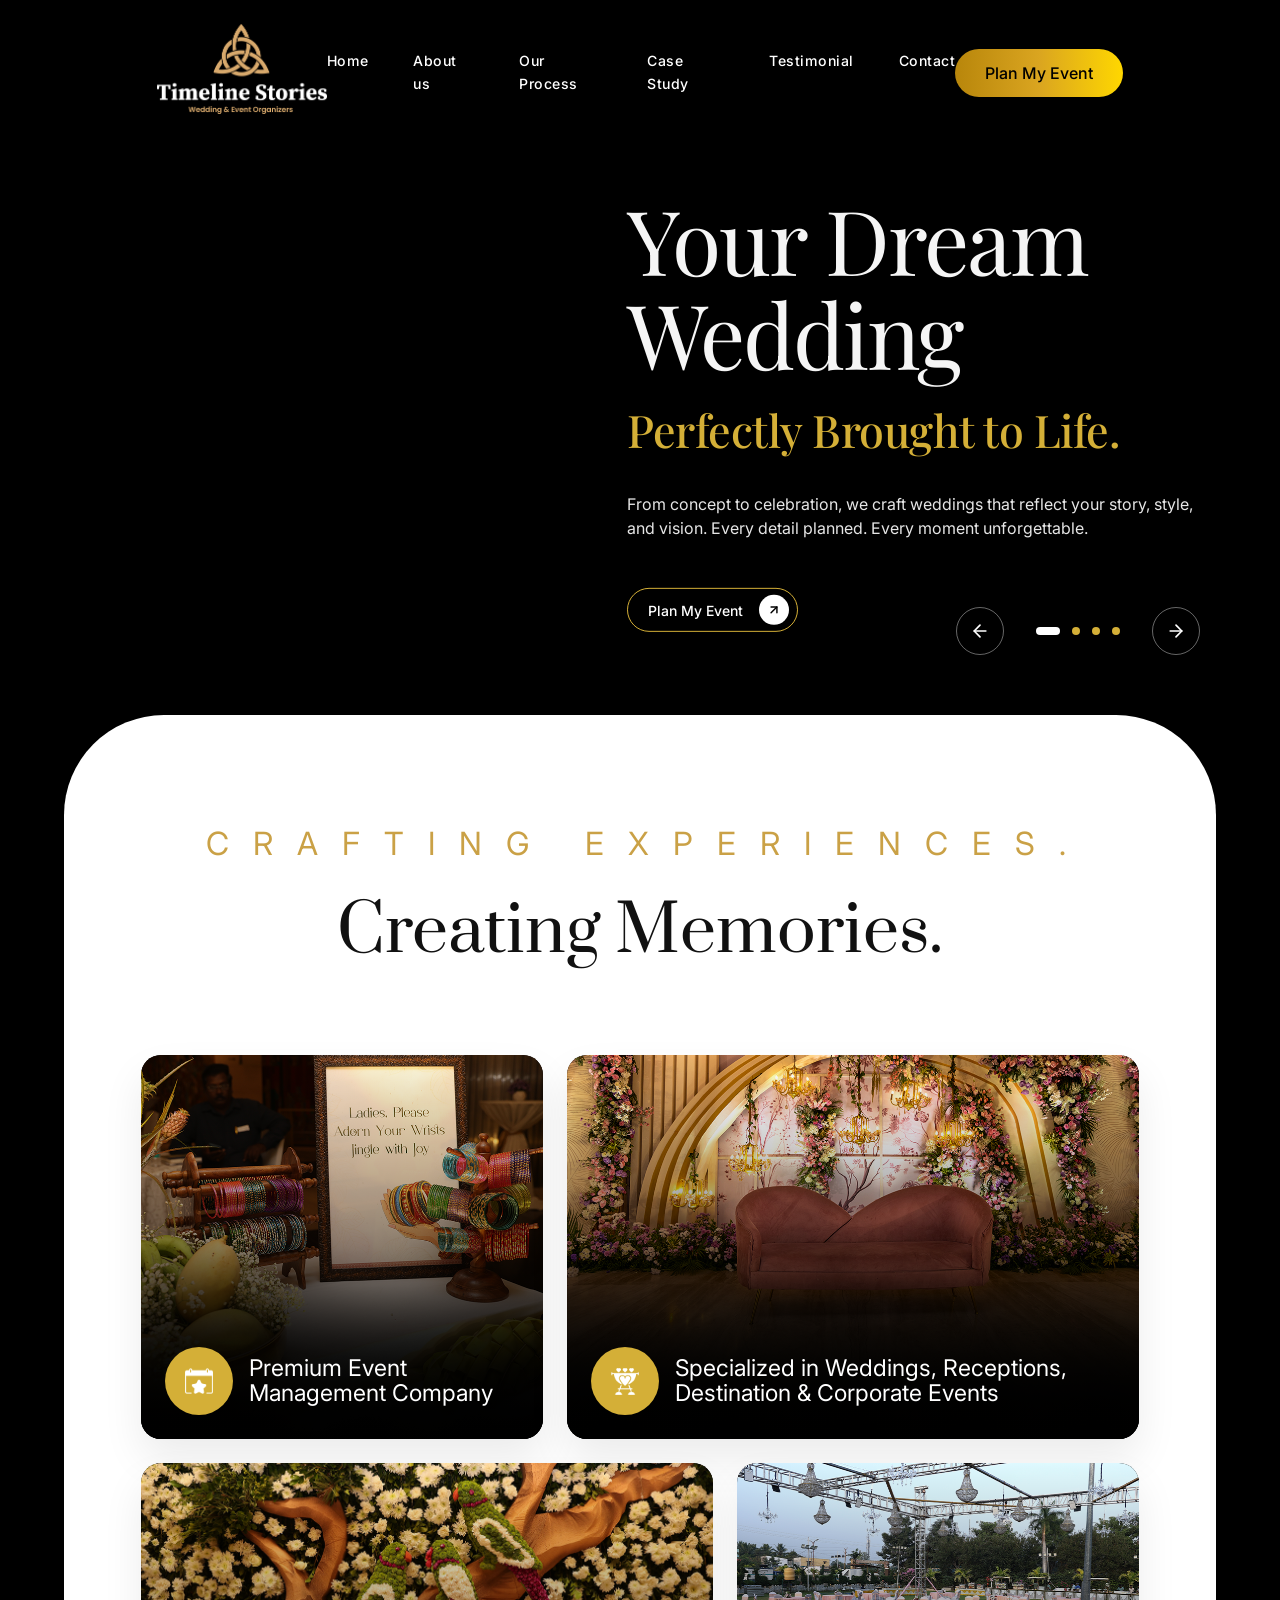
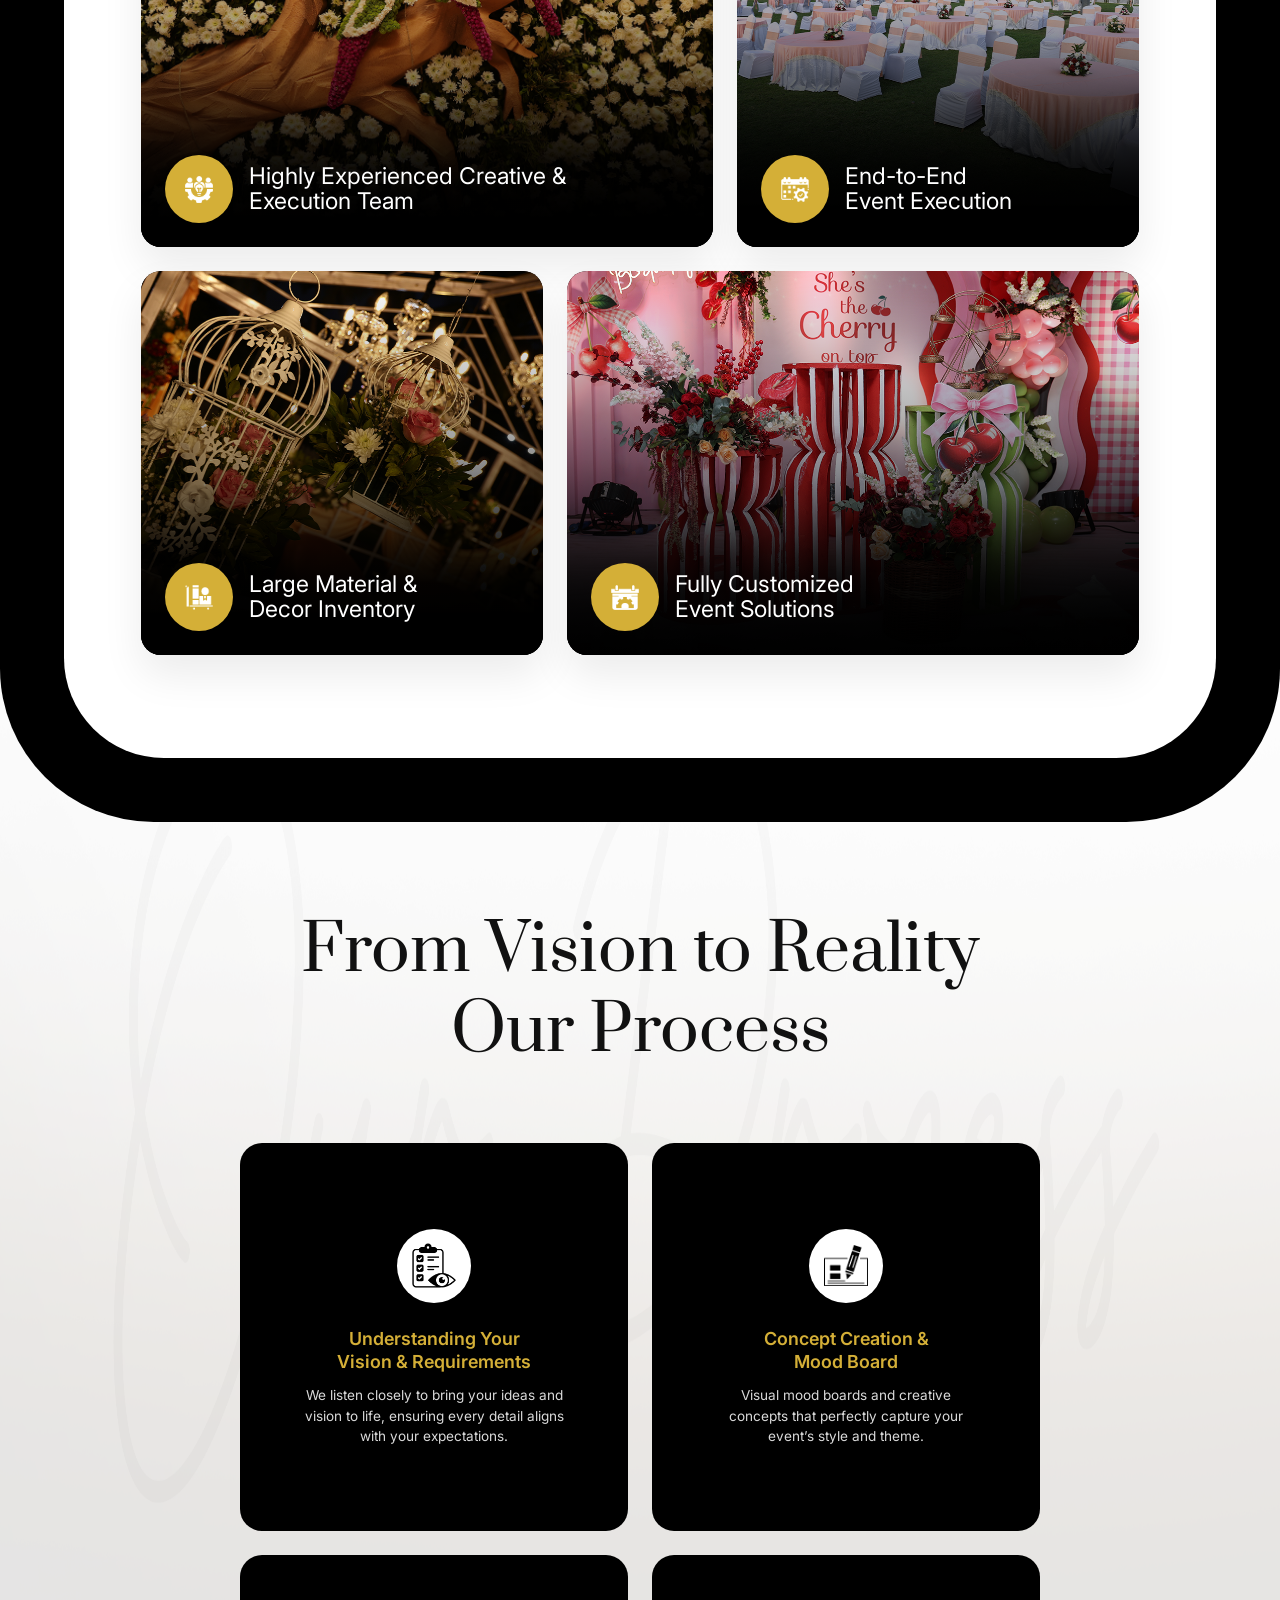
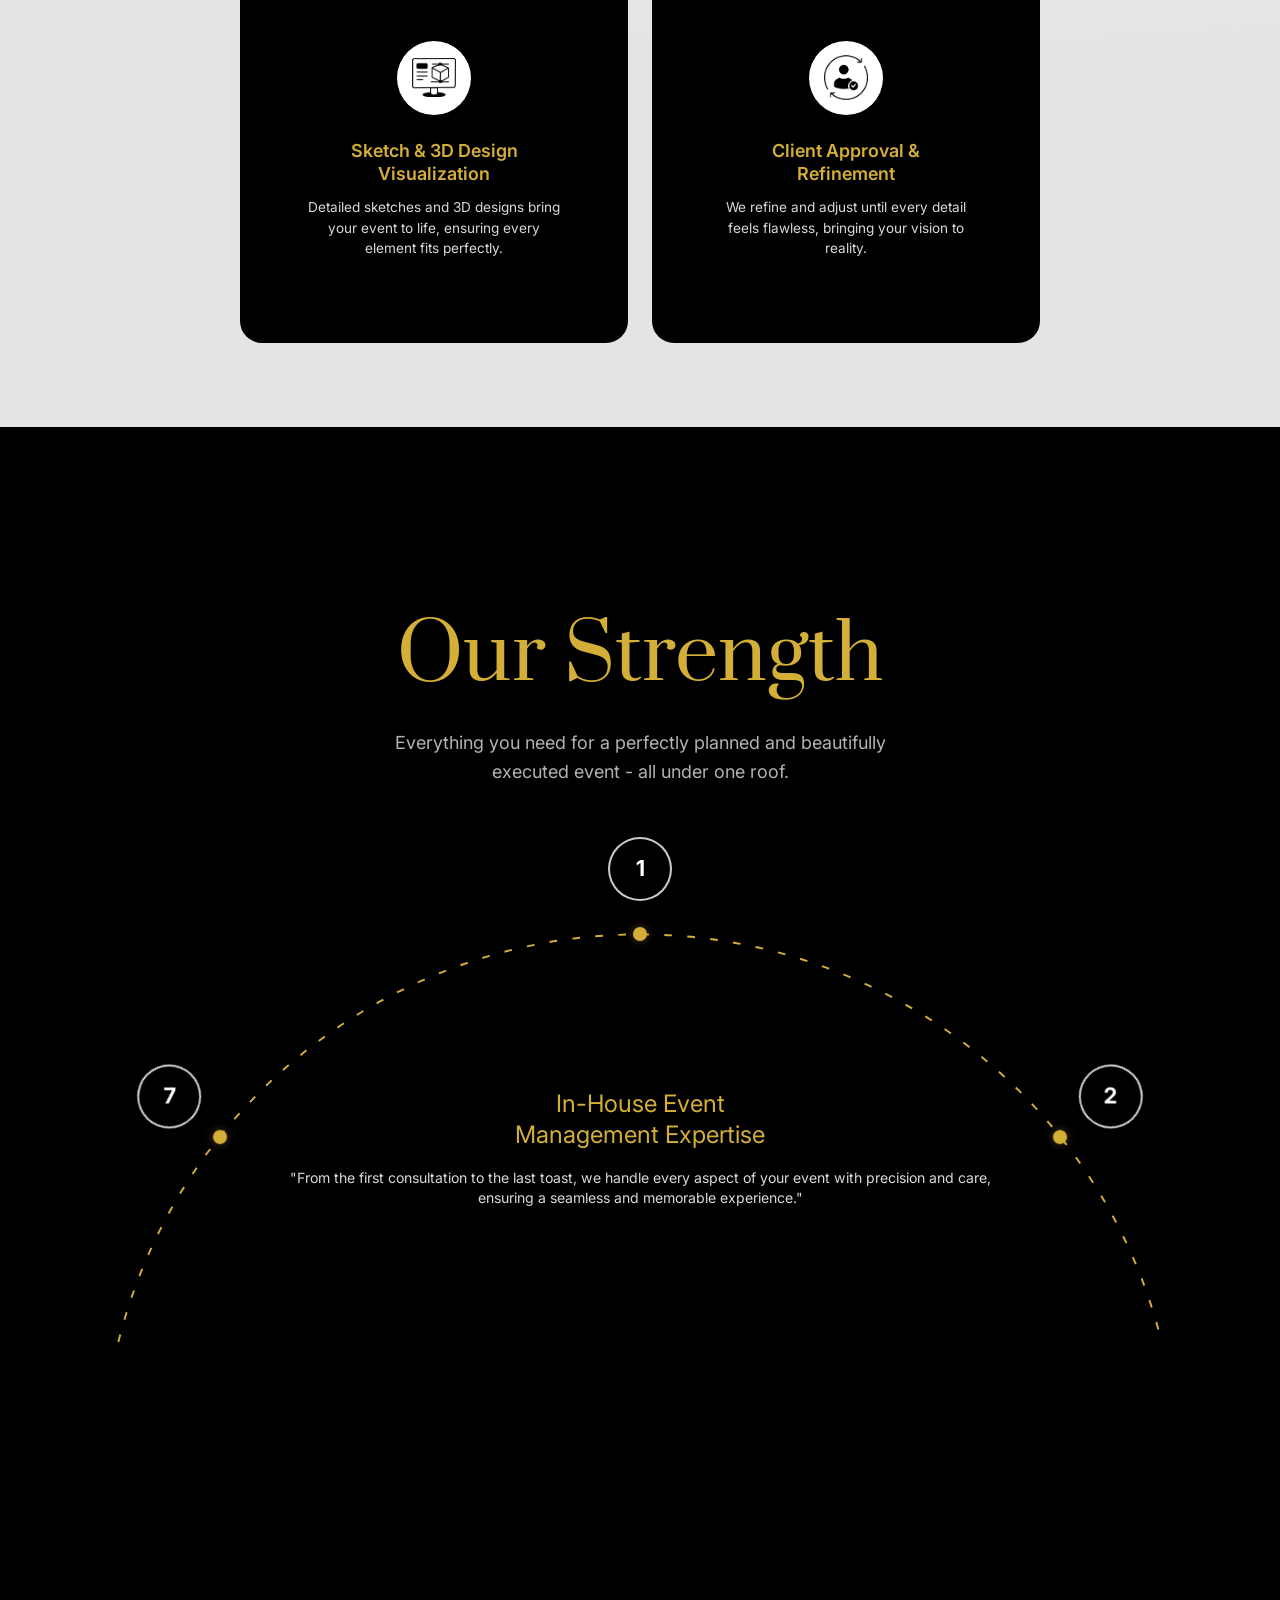
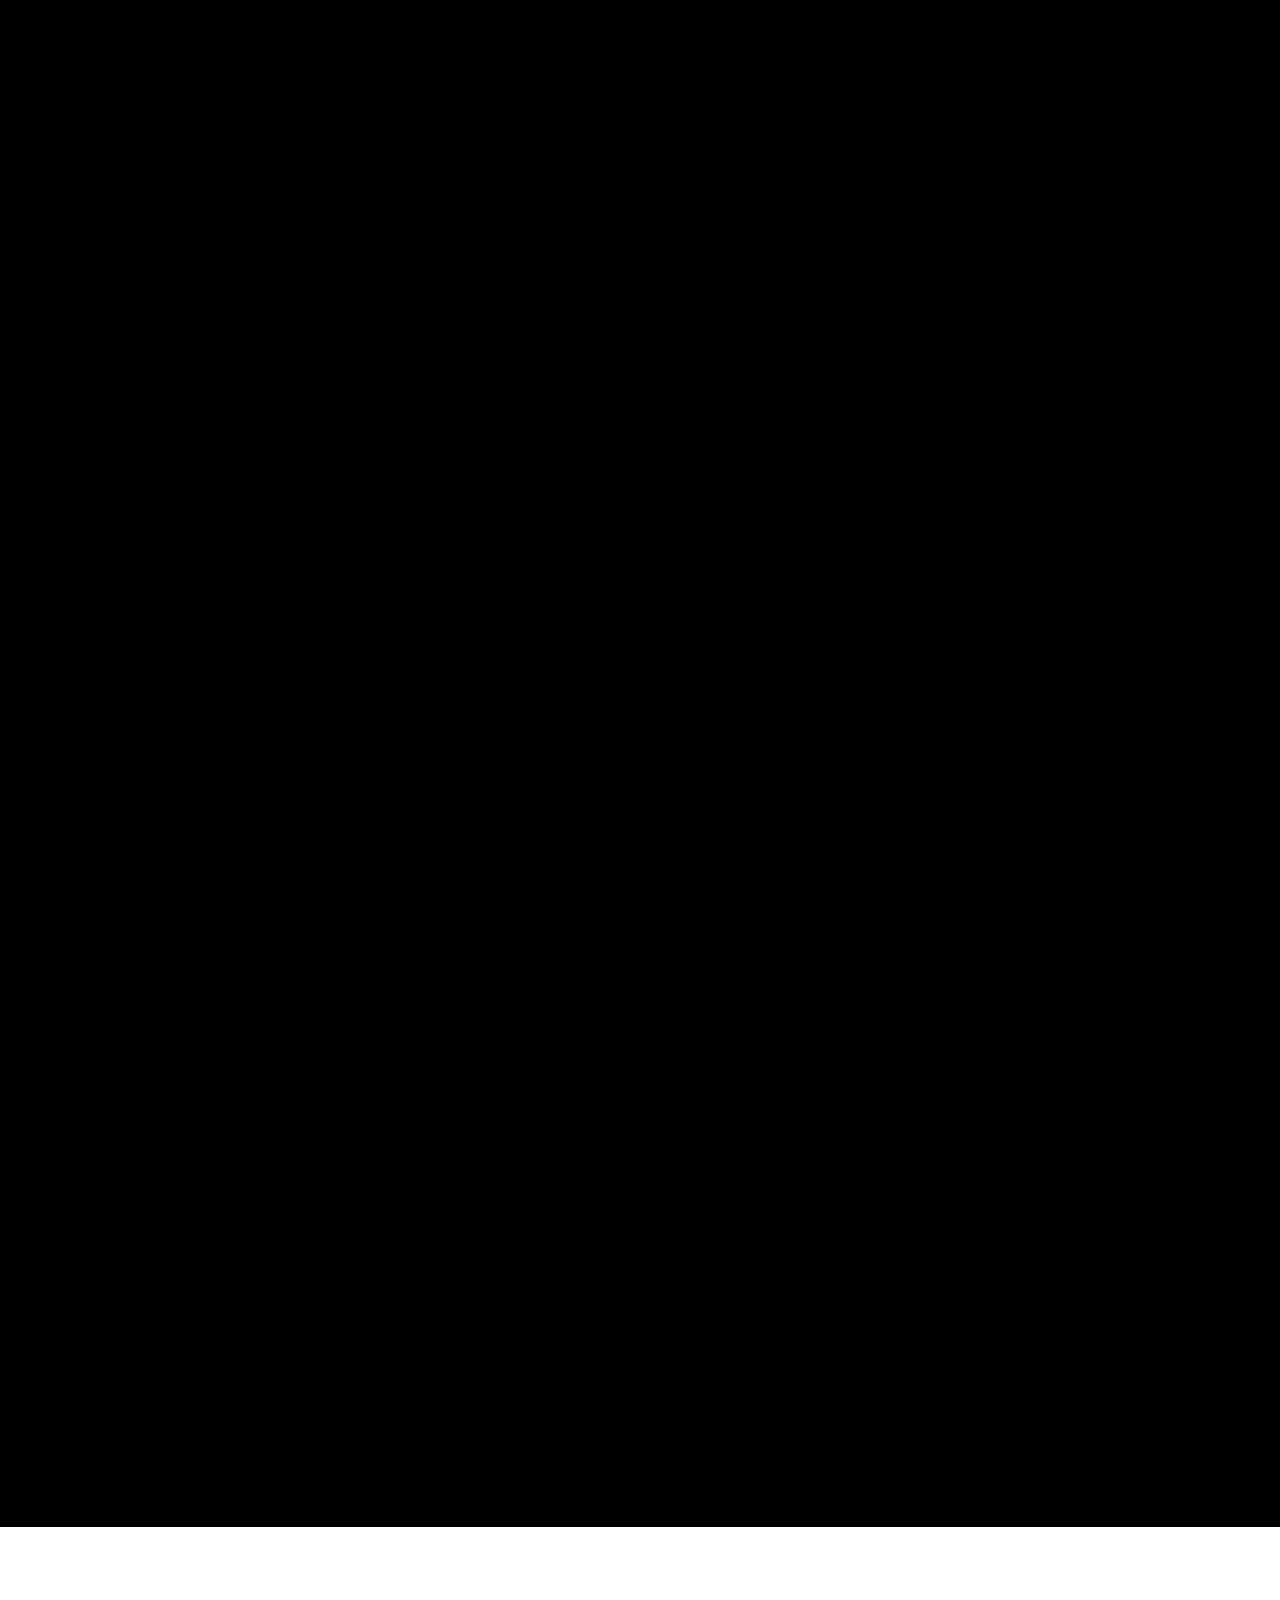
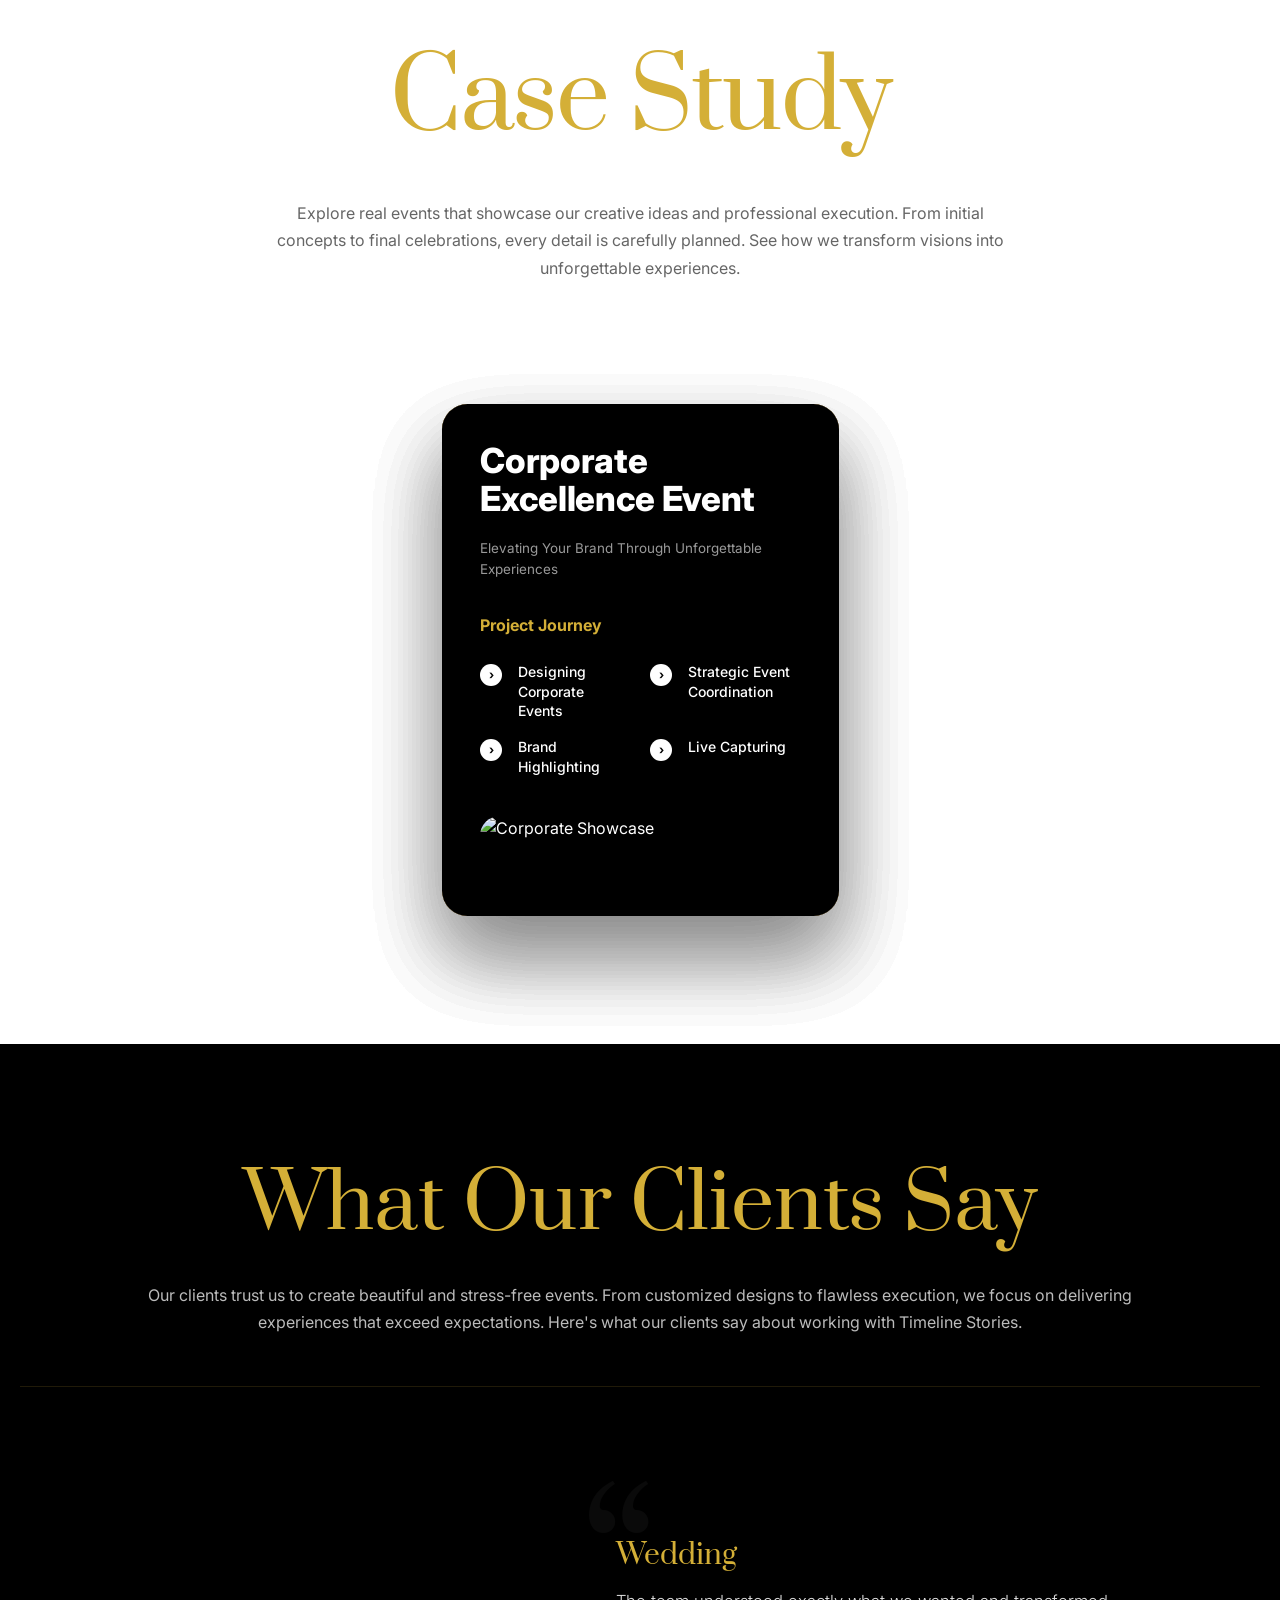
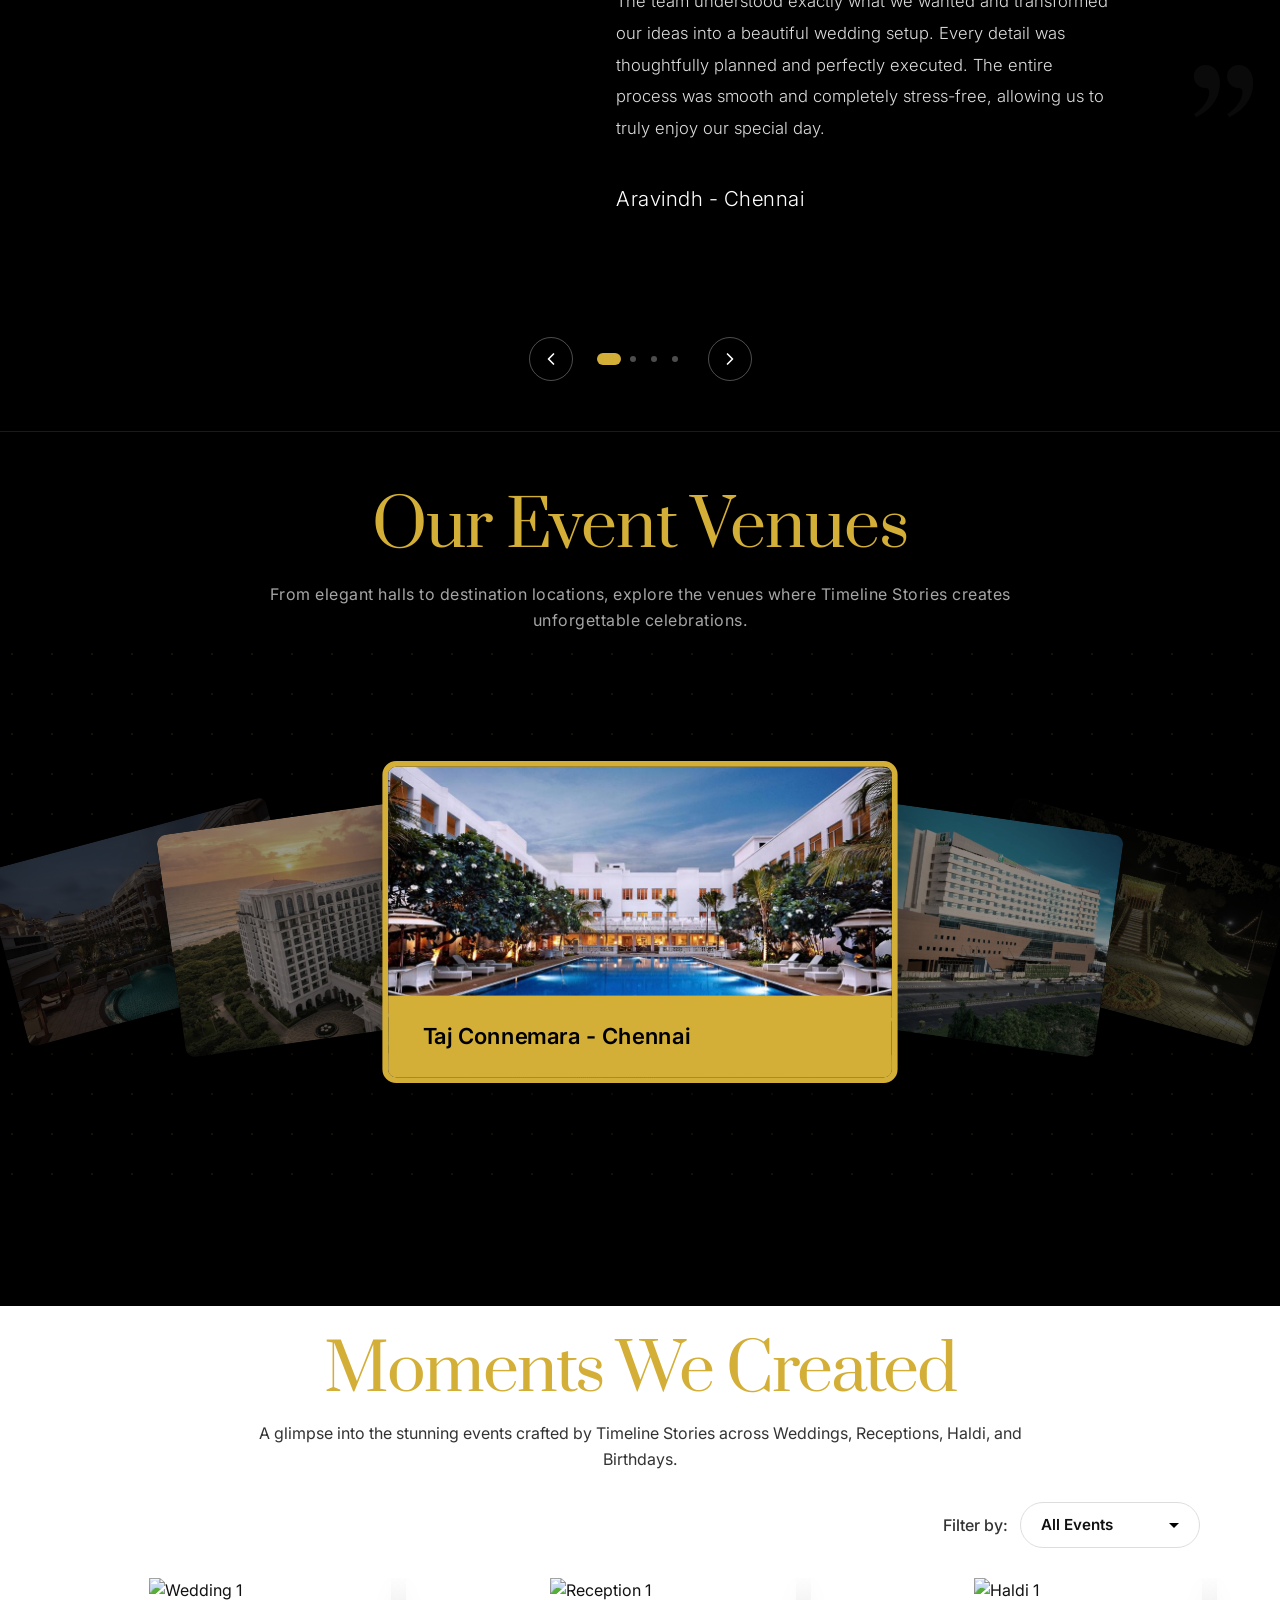
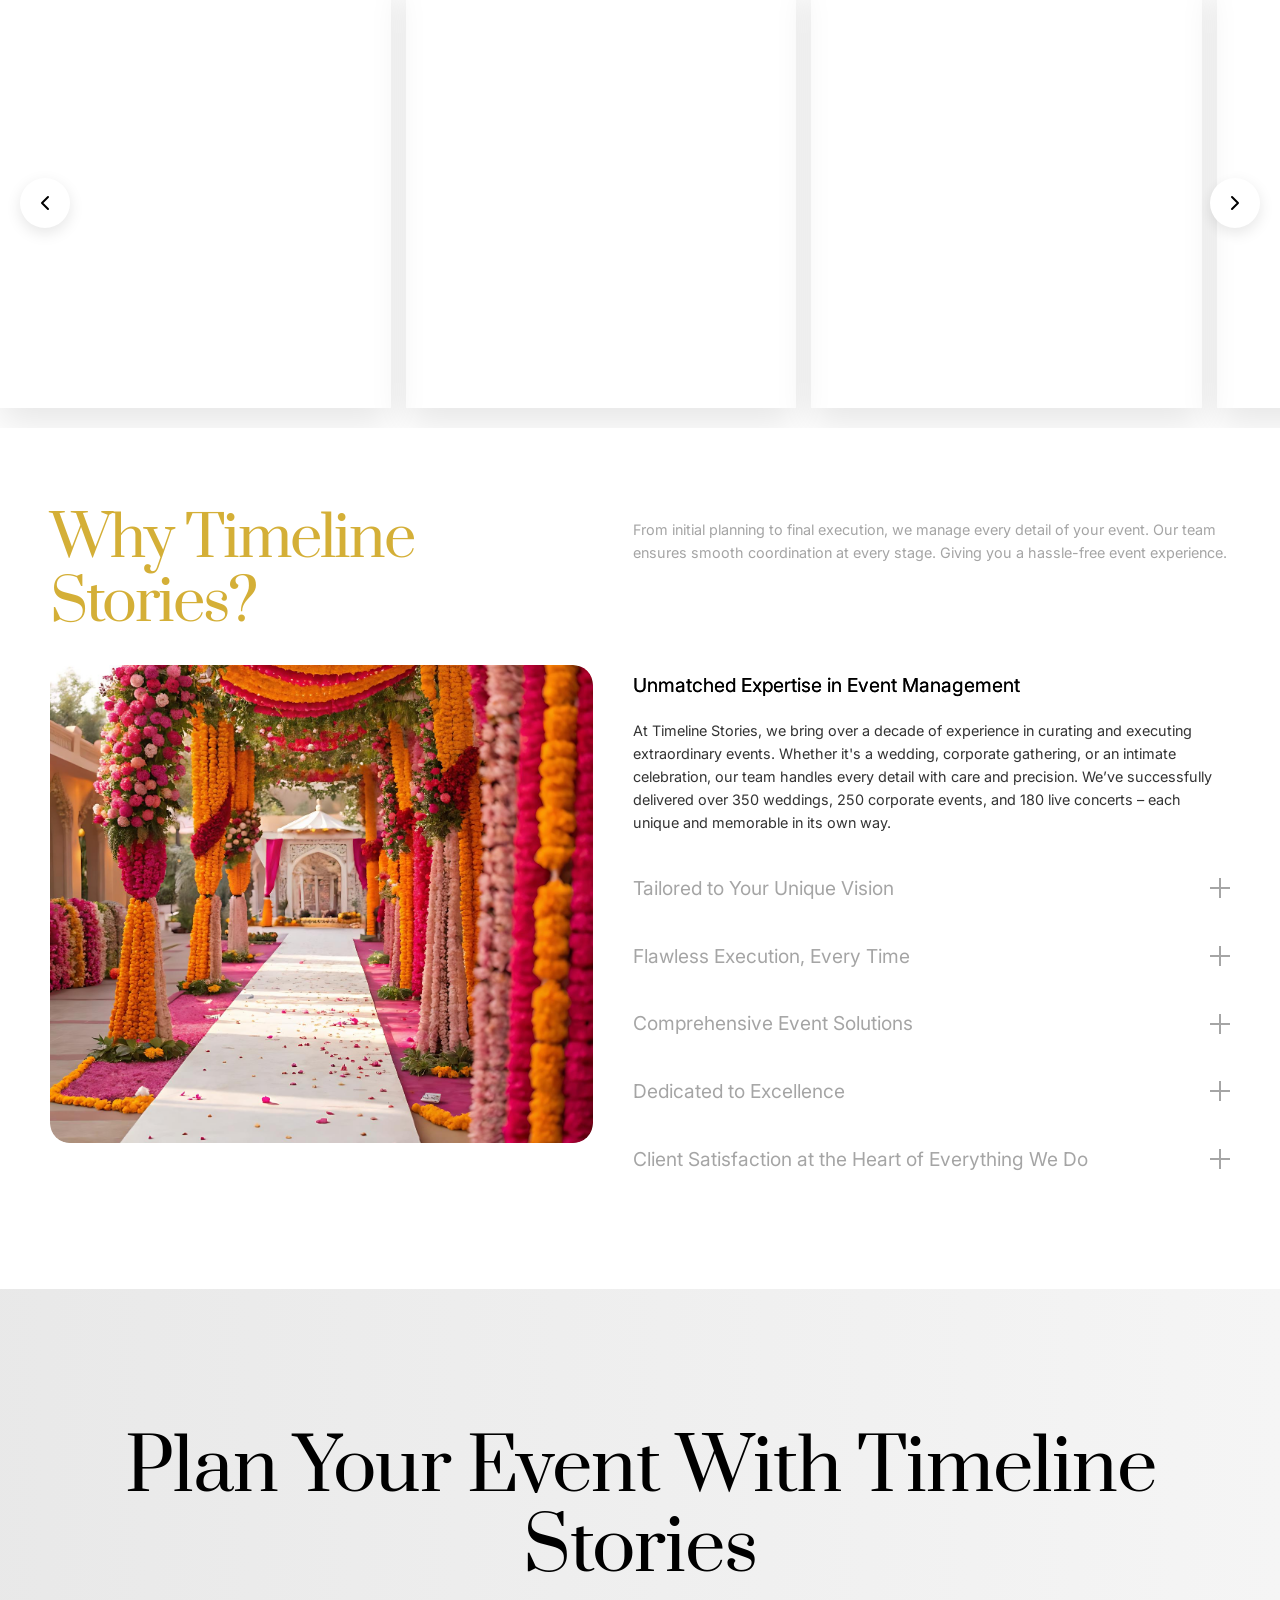
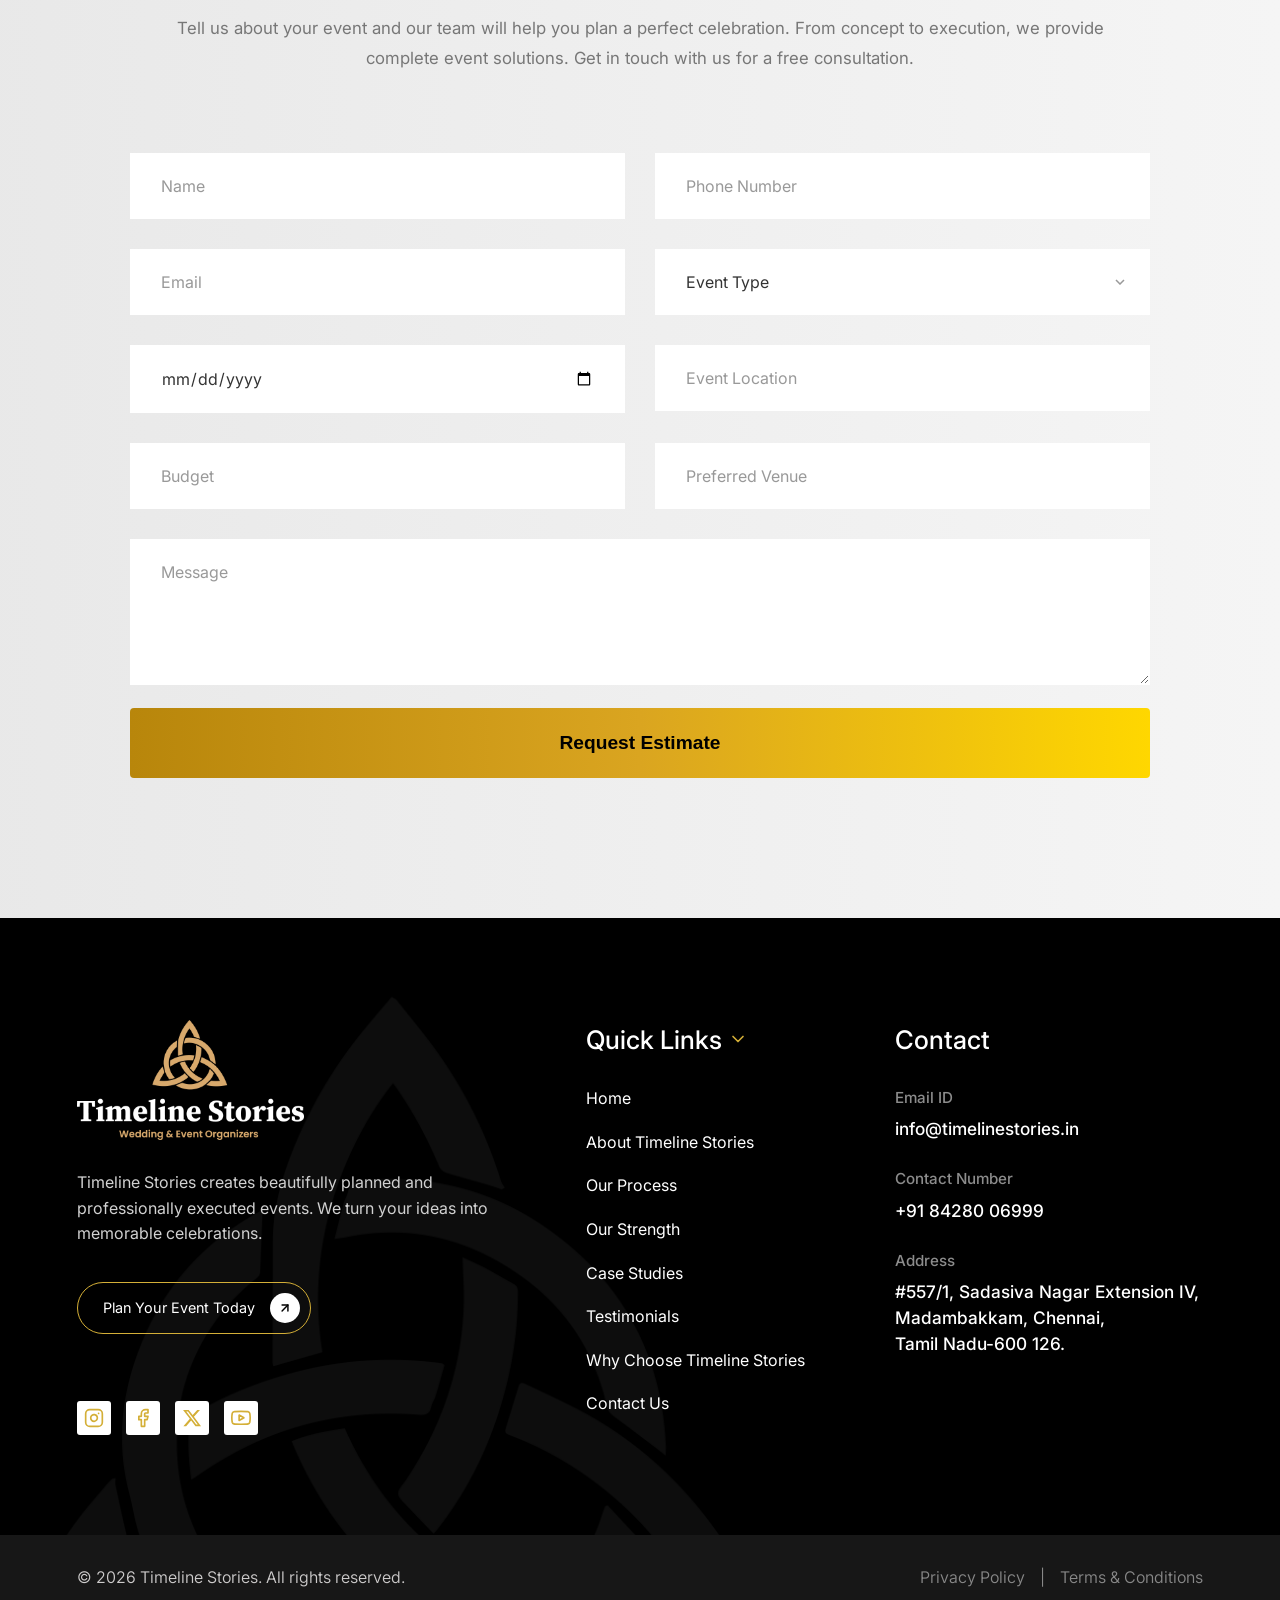
==== index.html @ c5120e44 "Final text refinement in Corporate Excellence card" ====
<!DOCTYPE html>
<html lang="en">

<head>
    <meta charset="UTF-8" />
    <meta name="viewport" content="width=device-width, initial-scale=1.0" />
    <title>Timeline Stories - Your Dream Wedding</title>
    <link rel="stylesheet" href="styles.css" />
    <link rel="preconnect" href="https://fonts.googleapis.com">
    <link rel="preconnect" href="https://fonts.gstatic.com" crossorigin>
    <link
        href="https://fonts.googleapis.com/css2?family=Inter:wght@400;500;600&family=Prata&family=Playfair+Display:wght@400;500;600&family=Great+Vibes&display=swap"
        rel="stylesheet">
    <!-- Lenis for Smooth Scrolling -->
    <script src="https://unpkg.com/@studio-freight/lenis@1.0.34/dist/lenis.min.js"></script>
    <!-- GSAP Core & Plugins -->
    <script src="https://cdnjs.cloudflare.com/ajax/libs/gsap/3.12.2/gsap.min.js"></script>
    <script src="https://cdnjs.cloudflare.com/ajax/libs/gsap/3.12.2/ScrollTrigger.min.js"></script>
    <script src="https://cdnjs.cloudflare.com/ajax/libs/gsap/3.12.2/MotionPathPlugin.min.js"></script>
    <!-- Color Thief Library -->
    <script src="https://cdnjs.cloudflare.com/ajax/libs/color-thief/2.3.0/color-thief.umd.js"></script>
    <!-- Flatpickr -->
    <link rel="stylesheet" href="https://cdn.jsdelivr.net/npm/flatpickr/dist/flatpickr.min.css">
    <link rel="stylesheet" type="text/css" href="https://npmcdn.com/flatpickr/dist/themes/dark.css">
    <script src="https://cdn.jsdelivr.net/npm/flatpickr"></script>

    <!-- TESTING ONLY: Tracking Script -->
    <script src="https://dsignxt-crm.onrender.com/api/webhooks/wk_mmmzku8j" data-key="wk_mmmzku8j"></script>
    <!-- END TESTING ONLY -->
</head>

<body>

    <header class="navbar">
        <div class="navbar-wrapper">
            <div class="logo">
                <img src="images/logo.png" alt="Timeline Stories Logo" class="logo-img">
            </div>

            <nav class="nav-links">
                <a href="#hero">Home</a>
                <a href="#about">About us</a>
                <a href="#process">Our Process</a>
                <a href="#case-study">Case Study</a>
                <a href="#testimonials">Testimonial</a>
                <a href="#contact">Contact</a>
            </nav>

            <div class="nav-action">
                <button class="btn-gold-pill plan-event-btn"><span class="btn-text">Plan My Event</span></button>
            </div>

            <div class="mobile-toggle" id="mobileToggle">
                <span></span>
                <span></span>
                <span></span>
            </div>
        </div>
    </header>

    <!-- Wrapper to create the bottom rounded black background -->
    <div class="main-dark-wrapper">


        <section class="hero" id="hero">
            <div class="hero-bg-container">
                <div class="hero-bg hero-bg-1 active"></div>
                <div class="hero-bg hero-bg-2"></div>
            </div>
            <div class="hero-overlay"></div>

            <div class="hero-container">
                <div class="hero-content">
                    <h1 class="hero-title">Your Dream<br>Wedding</h1>
                    <div class="hero-subtitle">Perfectly Brought to Life.</div>
                    <p class="hero-desc">
                        From concept to celebration, we craft weddings that reflect your story,
                        style, and vision. Every detail planned. Every moment unforgettable.
                    </p>
                    <button class="btn-ghost-arrow plan-event-btn">
                        <span class="btn-text">Plan My Event</span>
                        <span class="arrow-circle">
                            <svg width="14" height="14" viewBox="0 0 24 24" fill="none" stroke="#000" stroke-width="2.5"
                                stroke-linecap="round" stroke-linejoin="round">
                                <line x1="7" y1="17" x2="17" y2="7"></line>
                                <polyline points="7 7 17 7 17 17"></polyline>
                            </svg>
                        </span>
                    </button>
                </div>
            </div>

            <div class="slider-controls">
                <button class="control-btn prev">
                    <svg width="20" height="20" viewBox="0 0 24 24" fill="none" stroke="currentColor" stroke-width="2"
                        stroke-linecap="round" stroke-linejoin="round">
                        <line x1="19" y1="12" x2="5" y2="12"></line>
                        <polyline points="12 19 5 12 12 5"></polyline>
                    </svg>
                </button>
                <div class="hero-nav">
                    <span class="dot active"></span>
                    <span class="dot"></span>
                    <span class="dot"></span>
                    <span class="dot"></span>
                </div>
                <button class="control-btn next">
                    <svg width="20" height="20" viewBox="0 0 24 24" fill="none" stroke="currentColor" stroke-width="2"
                        stroke-linecap="round" stroke-linejoin="round">
                        <line x1="5" y1="12" x2="19" y2="12"></line>
                        <polyline points="12 5 19 12 12 19"></polyline>
                    </svg>
                </button>
            </div>
        </section>

        <!-- Main Content -->
        <main class="page-content" id="about">
            <div class="section-header">
                <h3 class="subtitle">C R A F T I N G &nbsp; E X P E R I E N C E S .</h3>
                <h2 class="title">Creating Memories.</h2>
            </div>

            <div class="memories-slider-wrapper">
                <button class="memories-nav prev" id="prevMemory">
                    <svg width="24" height="24" viewBox="0 0 24 24" fill="none" stroke="currentColor" stroke-width="2.5"
                        stroke-linecap="round" stroke-linejoin="round">
                        <path d="M15 18l-6-6 6-6" />
                    </svg>
                </button>

                <div class="cards-grid">
                    <!-- Row 1 -->
                    <div class="card span-5">
                        <img src="./images/card1.png" alt="Event setup" class="card-img" />
                        <div class="card-overlay"></div>
                        <div class="card-content">
                            <div class="card-icon">
                                <img src="./images/ce1.png" alt="Icon" width="28">
                            </div>
                            <h4 class="card-title">Premium Event<br>Management Company</h4>
                        </div>
                    </div>

                    <div class="card span-7">
                        <img src="./images/card2.png" alt="Specialized weddings" class="card-img" />
                        <div class="card-overlay"></div>
                        <div class="card-content">
                            <div class="card-icon">
                                <img src="./images/ce2.png" alt="Icon" width="28">
                            </div>
                            <h4 class="card-title">Specialized in Weddings, Receptions,<br>Destination & Corporate
                                Events
                            </h4>
                        </div>
                    </div>

                    <!-- Row 2 -->
                    <div class="card span-7">
                        <img src="./images/card3.png" alt="Team meeting" class="card-img" />
                        <div class="card-overlay"></div>
                        <div class="card-content">
                            <div class="card-icon">
                                <img src="./images/ce3.png" alt="Icon" width="28">
                            </div>
                            <h4 class="card-title">Highly Experienced Creative &<br>Execution Team</h4>
                        </div>
                    </div>

                    <div class="card span-5">
                        <img src="images/card4.png" alt="Execution" class="card-img" />
                        <div class="card-overlay"></div>
                        <div class="card-content">
                            <div class="card-icon">
                                <img src="./images/ce4.png" alt="Icon" width="28">
                            </div>
                            <h4 class="card-title">End-to-End<br>Event Execution</h4>
                        </div>
                    </div>

                    <!-- Row 3 -->
                    <div class="card span-5">
                        <img src="images/card5.png" alt="Material & Decor" class="card-img" />
                        <div class="card-overlay"></div>
                        <div class="card-content">
                            <div class="card-icon">
                                <img src="./images/ce5.png" alt="Icon" width="28">
                            </div>
                            <h4 class="card-title">Large Material &<br>Decor Inventory</h4>
                        </div>
                    </div>

                    <div class="card span-7">
                        <img src="images/card6.png" alt="Fully Customized" class="card-img" />
                        <div class="card-overlay"></div>
                        <div class="card-content">
                            <div class="card-icon">
                                <img src="./images/ce6.png" alt="Icon" width="28">
                            </div>
                            <h4 class="card-title">Fully Customized<br>Event Solutions</h4>
                        </div>
                    </div>
                </div>

                <button class="memories-nav next" id="nextMemory">
                    <svg width="24" height="24" viewBox="0 0 24 24" fill="none" stroke="currentColor" stroke-width="2.5"
                        stroke-linecap="round" stroke-linejoin="round">
                        <path d="M9 18l6-6-6-6" />
                    </svg>
                </button>
            </div>
        </main>

    </div> <!-- End main-dark-wrapper -->

    <!-- Our Process Section -->
    <section class="our-process-section" id="process">
        <div class="process-header">

            <h2 class="process-title">
                From Vision to Reality<br>
                <span class="process-title-large">Our Process</span>
            </h2>
        </div>

        <div class="process-slider-wrapper">
            <div class="process-cards-grid">
                <div class="process-card dark-card">
                    <div class="process-icon-badge">
                        <img src="images/op1b.png" alt="Vision Icon" class="icon-inactive">
                        <img src="images/op1g.png" alt="Vision Icon" class="icon-active">
                    </div>
                    <h4>Understanding Your<br>Vision & Requirements</h4>
                    <p>We listen closely to bring your ideas and vision to life, ensuring every detail aligns with your expectations.</p>
                </div>

                <div class="process-card dark-card">
                    <div class="process-icon-badge">
                        <img src="images/op2b.png" alt="Concept Icon" class="icon-inactive">
                        <img src="images/op2g.png" alt="Concept Icon" class="icon-active">
                    </div>
                    <h4>Concept Creation &<br>Mood Board</h4>
                    <p>Visual mood boards and creative concepts that perfectly capture your event’s style and theme.</p>
                </div>

                <div class="process-card dark-card">
                    <div class="process-icon-badge">
                        <img src="images/op3b.png" alt="Design Icon" class="icon-inactive">
                        <img src="images/op3g.png" alt="Design Icon" class="icon-active">
                    </div>
                    <h4>Sketch & 3D Design<br>Visualization</h4>
                    <p>Detailed sketches and 3D designs bring your event to life, ensuring every element fits perfectly.</p>
                </div>

                <div class="process-card dark-card">
                    <div class="process-icon-badge">
                        <img src="images/op4b.png" alt="Approval Icon" class="icon-inactive">
                        <img src="images/op4g.png" alt="Approval Icon" class="icon-active">
                    </div>
                    <h4>Client Approval &<br>Refinement</h4>
                    <p>We refine and adjust until every detail feels flawless, bringing your vision to reality.</p>
                </div>
            </div>
        </div>
    </section>

    <!-- Our Strength Section (Scroll Track) -->
    <section class="our-strength-section" id="strength">
        <div class="strength-sticky-container">
            <div class="strength-header">
                <h2>Our Strength</h2>
                <p>Everything you need for a perfectly planned and beautifully<br>executed event - all under one roof.
                </p>
            </div>

            <div class="arc-layout-wrapper">
                <div class="arc-container">

                    <!-- The rotatable wheel group -->
                    <div class="arc-wheel" id="arcWheel">
                        <svg viewBox="0 0 1000 1000" class="strength-arc-svg" preserveAspectRatio="xMidYMid meet">
                            <!-- Main perfect circle (masked by container) -->
                            <circle cx="500" cy="500" r="420" fill="none" stroke="#D4AF37" stroke-width="1.5"
                                stroke-dasharray="6 12" />
                        </svg>

                        <!-- Indicator badges (inside the rotating wheel) -->
                        <div class="arc-indicator node-1" style="left: 50.000%; top: 8.000%;">
                            <div class="node-number-badge">1</div>
                            <div class="node-dot"></div>
                            <div class="node-line"></div>
                        </div>
                        <div class="arc-indicator node-2" style="left: 82.837%; top: 23.813%;">
                            <div class="node-number-badge">2</div>
                            <div class="node-dot"></div>
                            <div class="node-line"></div>
                        </div>
                        <div class="arc-indicator node-3" style="left: 90.947%; top: 59.346%;">
                            <div class="node-number-badge">3</div>
                            <div class="node-dot"></div>
                            <div class="node-line"></div>
                        </div>
                        <div class="arc-indicator node-4" style="left: 68.223%; top: 87.841%;">
                            <div class="node-number-badge">4</div>
                            <div class="node-dot"></div>
                            <div class="node-line"></div>
                        </div>
                        <div class="arc-indicator node-5" style="left: 31.777%; top: 87.841%;">
                            <div class="node-number-badge">5</div>
                            <div class="node-dot"></div>
                            <div class="node-line"></div>
                        </div>
                        <div class="arc-indicator node-6" style="left: 9.053%; top: 59.346%;">
                            <div class="node-number-badge">6</div>
                            <div class="node-dot"></div>
                            <div class="node-line"></div>
                        </div>
                        <div class="arc-indicator node-7" style="left: 17.163%; top: 23.813%;">
                            <div class="node-number-badge">7</div>
                            <div class="node-dot"></div>
                            <div class="node-line"></div>
                        </div>
                    </div> <!-- End arc-wheel -->

                    <!-- Content wrapper (text blocks) -->
                    <div class="arc-content-wrapper">

                        <div class="arc-center-content active" data-index="0">
                            <h3>In-House Event<br>Management Expertise</h3>
                            <p>"From the first consultation to the last toast, we handle every aspect of your event with precision and care, ensuring a seamless and memorable experience."</p>
                        </div>

                        <div class="arc-center-content" data-index="1">
                            <h3>Custom Fabrication &<br>Creative Production</h3>
                            <p>"Our state-of-the-art production facility allows us to create bespoke event designs, tailored props, and unique setups that are a perfect match for your vision."</p>
                        </div>

                        <div class="arc-center-content" data-index="2">
                            <h3>Comprehensive<br>In-House Inventory</h3>
                            <p>With an extensive range of decor, furniture, and event materials in our own inventory, we can provide quick and cost-effective solutions for your event needs.</p>
                        </div>

                        <div class="arc-center-content" data-index="3">
                            <h3>Exquisite Decor<br>with Attention to Detail</h3>
                            <p>We bring your event to life with stylish, high-quality decor and design elements that reflect your personality, from stunning floral arrangements to elegant furniture.</p>
                        </div>

                        <div class="arc-center-content" data-index="4">
                            <h3>Expert Team of<br>Creatives & Planners</h3>
                            <p>Our team of talented designers, planners, and coordinators work together to craft the perfect event. With their experience and attention to detail, no vision is too big.</p>
                        </div>

                        <div class="arc-center-content" data-index="5">
                            <h3>Flawless Event Execution</h3>
                            <p>With years of experience under our belt, we ensure that every event runs smoothly, from managing vendors to coordinating logistics, leaving you stress-free to enjoy your celebration.</p>
                        </div>

                        <div class="arc-center-content" data-index="6">
                            <h3>Tailored Event Solutions</h3>
                            <p>No two events are the same, which is why we offer fully customizable packages that align with your unique needs, tastes, and budget. Your dream event, your way.</p>
                        </div>
                    </div>
                </div>
            </div>
        </div>
    </section>

    <!-- Case Study Section -->
    <section class="case-study-section" id="case-study">
        <div class="case-study-header">
            <h2 class="case-study-title">Case Study</h2>
            <p class="case-study-desc">Explore real events that showcase our creative ideas and professional execution.
                From initial concepts to final celebrations, every detail is carefully planned. See how we transform
                visions into unforgettable experiences.</p>
        </div>

        <div class="case-study-stage">
            <!-- SVG Arc Background -->
            <div class="case-arc-container">
                <svg viewBox="0 0 1600 1600" class="case-arc-svg">
                    <circle cx="800" cy="800" r="798" />
                </svg>
            </div>

            <!-- Interactive Cards Stage -->
            <div class="case-cards-wrapper" id="caseCardsWrapper">
                <!-- Connectors Layer (placed behind cards) -->
                <div class="case-connectors-layer">
                    <div class="case-line" data-for="0"></div>
                    <div class="case-line" data-for="1"></div>
                    <div class="case-line" data-for="2"></div>
                    <div class="case-line" data-for="3"></div>
                    <div class="case-line" data-for="4"></div>
                    <div class="case-line" data-for="5"></div>
                </div>

                <!-- Card 1 (Left Theme) -->
                <div class="case-card theme-gold" data-index="0">
                    <h3 class="card-title">Dream Wedding Celebration</h3>
                    <p class="card-subtitle">Transforming Love into a Beautiful Celebration.</p>
                    <div class="card-project-tag">Project Journey</div>
                    <div class="card-grid">
                        <div class="grid-item">
                            <div class="grid-icon">›</div>Setting the Stage
                        </div>
                        <div class="grid-item">
                            <div class="grid-icon">›</div>Crafting the Perfect Day
                        </div>
                        <div class="grid-item">
                            <div class="grid-icon">›</div>Personalizing the Experience
                        </div>
                        <div class="grid-item">
                            <div class="grid-icon">›</div>Flawless Wedding Flow
                        </div>
                    </div>
                    <div class="card-image-wrap">
                        <img src="images/cs1.JPG" alt="Wedding Showcase">
                    </div>
                </div>

                <!-- Card 2 (Active Dark Theme) -->
                <div class="case-card theme-dark" data-index="1">
                    <h3 class="card-title">Luxury Reception Experience</h3>
                    <p class="card-subtitle">An Evening of Elegance and Sophistication</p>
                    <div class="card-project-tag">Project Journey</div>
                    <div class="card-grid">
                        <div class="grid-item">
                            <div class="grid-icon">›</div>Creating an Elegant Ambience
                        </div>
                        <div class="grid-item">
                            <div class="grid-icon">›</div>Seamless Guest Experience
                        </div>
                        <div class="grid-item">
                            <div class="grid-icon">›</div>Making a Lasting Impression
                        </div>
                        <div class="grid-item">
                            <div class="grid-icon">›</div>Smooth Reception Coordination
                        </div>
                    </div>
                    <div class="card-image-wrap">
                        <img src="images/cs2.jpg" alt="Reception Showcase">
                    </div>
                </div>

                <!-- Card 3 (Right Light Theme) -->
                <div class="case-card theme-light" data-index="2">
                    <h3 class="card-title">Ultimate Birthday Bash</h3>
                    <p class="card-subtitle">A Celebration Full of Fun and Joy</p>
                    <div class="card-project-tag">Project Journey</div>
                    <div class="card-grid">
                        <div class="grid-item">
                            <div class="grid-icon">›</div>Designing the Perfect Party Vibe
                        </div>
                        <div class="grid-item">
                            <div class="grid-icon">›</div>Coordinating Fun-filled Activities
                        </div>
                        <div class="grid-item">
                            <div class="grid-icon">›</div>Personalized Celebration Touches
                        </div>
                        <div class="grid-item">
                            <div class="grid-icon">›</div>Flawless Party Coordination
                        </div>
                    </div>
                    <div class="card-image-wrap">
                        <img src="images/cs3.JPG" alt="Birthday Showcase">
                    </div>
                </div>

                <!-- Card 4 (Gold Theme) -->
                <div class="case-card theme-gold" data-index="3">
                    <h3 class="card-title">Haldi Ceremony Delight</h3>
                    <p class="card-subtitle">A Colorful and Joyous Traditional Celebration</p>
                    <div class="card-project-tag">Project Journey</div>
                    <div class="card-grid">
                        <div class="grid-item">
                            <div class="grid-icon">›</div>Creating a Vibrant Setting
                        </div>
                        <div class="grid-item">
                            <div class="grid-icon">›</div>Planning Traditional Rituals
                        </div>
                        <div class="grid-item">
                            <div class="grid-icon">›</div>Incorporating Personal Touches
                        </div>
                        <div class="grid-item">
                            <div class="grid-icon">›</div>Effortless Ritual Coordination
                        </div>
                    </div>
                    <div class="card-image-wrap">
                        <img src="images/cs4.JPG" alt="Haldi Showcase">
                    </div>
                </div>

                <!-- Card 5 (Dark Theme) -->
                <div class="case-card theme-dark" data-index="4">
                    <h3 class="card-title">Corporate Excellence Event</h3>
                    <p class="card-subtitle">Elevating Your Brand Through Unforgettable Experiences</p>
                    <div class="card-project-tag">Project Journey</div>
                    <div class="card-grid">
                        <div class="grid-item">
                            <div class="grid-icon">›</div>Designing Corporate Events
                        </div>
                        <div class="grid-item">
                            <div class="grid-icon">›</div>Strategic Event Coordination
                        </div>
                        <div class="grid-item">
                            <div class="grid-icon">›</div>Brand Highlighting
                        </div>
                        <div class="grid-item">
                            <div class="grid-icon">›</div>Live Capturing
                        </div>
                    </div>
                    <div class="card-image-wrap">
                        <img src="images/cs5.JPG" alt="Corporate Showcase">
                    </div>
                </div>
            </div>
        </div>

        <!-- Custom Cursor Indicator -->
        <div class="drag-cursor" id="dragCursor">
            <span>Drag</span>
        </div>
    </section>

    <!-- Testimonials Section -->
    <section class="testimonials-section" id="testimonials">
        <div class="test-header">
            <h2 class="test-title">What Our Clients Say</h2>
            <p class="test-desc">Our clients trust us to create beautiful and stress-free events. From customized
                designs to flawless execution, we focus on delivering experiences that exceed expectations. Here's what
                our clients say about working with Timeline Stories.</p>
            <div class="test-divider"></div>
        </div>

        <div class="test-container">
            <div class="test-slider-stage">
                <div class="test-cards-wrap" id="testCardsWrap">
                    <div class="test-video-card active" data-index="0"
                        data-video-url="images/test1.mp4">
                        <video class="test-thumbnail-video" muted preload="metadata">
                            <source src="images/test1.mp4" type="video/mp4">
                        </video>
                        <div class="play-btn">
                            <svg width="24" height="24" viewBox="0 0 24 24" fill="#D4AF37">
                                <path d="M8 5v14l11-7z" />
                            </svg>
                        </div>
                    </div>
                    <div class="test-video-card" data-index="1"
                        data-video-url="images/test2.mp4">
                        <video class="test-thumbnail-video" muted preload="metadata">
                            <source src="images/test2.mp4" type="video/mp4">
                        </video>
                        <div class="play-btn">
                            <svg width="24" height="24" viewBox="0 0 24 24" fill="#D4AF37">
                                <path d="M8 5v14l11-7z" />
                            </svg>
                        </div>
                    </div>
                    <div class="test-video-card" data-index="2"
                        data-video-url="images/test3.mp4">
                        <video class="test-thumbnail-video" muted preload="metadata">
                            <source src="images/test3.mp4" type="video/mp4">
                        </video>
                        <div class="play-btn">
                            <svg width="24" height="24" viewBox="0 0 24 24" fill="#D4AF37">
                                <path d="M8 5v14l11-7z" />
                            </svg>
                        </div>
                    </div>
                    <div class="test-video-card" data-index="3"
                        data-video-url="images/test2.mp4">
                        <video class="test-thumbnail-video" muted preload="metadata">
                            <source src="images/test2.mp4" type="video/mp4">
                        </video>
                        <div class="play-btn">
                            <svg width="24" height="24" viewBox="0 0 24 24" fill="#D4AF37">
                                <path d="M8 5v14l11-7z" />
                            </svg>
                        </div>
                    </div>
                </div>

                <div class="test-content-wrap">
                    <div class="test-quote-start">“</div>
                    <div class="test-text-content active" data-index="0">
                        <h3 class="test-item-title">Wedding</h3>
                        <p class="test-item-quote">The team understood exactly what we wanted and transformed our ideas
                            into a beautiful wedding setup. Every detail was thoughtfully planned and perfectly
                            executed. The entire process was smooth and completely stress-free, allowing us to truly
                            enjoy our special day.</p>
                        <h4 class="test-client-info">Aravindh - Chennai</h4>
                    </div>
                    <div class="test-text-content" data-index="1">
                        <h3 class="test-item-title">Reception</h3>
                        <p class="test-item-quote">From planning to execution, everything was handled with extreme
                            professionalism. The decor was breathtaking and far exceeded our original vision. Our guests
                            are still talking about how elegant the setup was.</p>
                        <h4 class="test-client-info">Suriya - Madurai</h4>
                    </div>
                    <div class="test-text-content" data-index="2">
                        <h3 class="test-item-title">Corporate</h3>
                        <p class="test-item-quote">Professional, efficient, and creative. Timeline Stories delivered a
                            world-class gala for our brand. They managed the complexity effortlessly, and the results
                            were truly impressive.</p>
                        <h4 class="test-client-info">Rahul - Bangalore</h4>
                    </div>
                    <div class="test-text-content" data-index="3">
                        <h3 class="test-item-title">Anniversary</h3>
                        <p class="test-item-quote">They made our 25th anniversary celebration unforgettable. The styling
                            was elegant and reflected our journey perfectly. Exceptional service from start to finish.
                        </p>
                        <h4 class="test-client-info">Meera - Kochi</h4>
                    </div>
                    <div class="test-quote-end">”</div>
                </div>
            </div>

            <div class="test-controls">
                <button class="test-arrow prev" id="prevTest">
                    <svg width="24" height="24" viewBox="0 0 24 24" fill="none" stroke="currentColor" stroke-width="2"
                        stroke-linecap="round" stroke-linejoin="round">
                        <path d="M15 18l-6-6 6-6" />
                    </svg>
                </button>
                <div class="test-dots" id="testDots">
                    <span class="dot active"></span>
                    <span class="dot"></span>
                    <span class="dot"></span>
                    <span class="dot"></span>
                </div>
                <button class="test-arrow next" id="nextTest">
                    <svg width="24" height="24" viewBox="0 0 24 24" fill="none" stroke="currentColor" stroke-width="2"
                        stroke-linecap="round" stroke-linejoin="round">
                        <path d="M9 18l6-6-6-6" />
                    </svg>
                </button>
            </div>
        </div>
        <div class="test-divider"></div>
    </section>

    <!-- Our Event Venues Section -->
    <section class="venues-section" id="venues">
        <div class="venues-custom-cursor"><span>Drag</span></div>
        <div class="venues-header">
            <h2 class="venues-title">Our Event Venues</h2>
            <p class="venues-desc">From elegant halls to destination locations, explore the venues where Timeline
                Stories creates unforgettable celebrations.</p>
        </div>

        <div class="venues-fan-container">
            <div class="venue-fan-wrapper">
                <!-- Venue Card 1 (Far Left) -->
                <div class="venue-card pos-far-left">
                    <img src="images/vc1.png"
                        alt="Venue 1" draggable="false">
                    <div class="venue-info-bar">
                        <h3>ITC Grand Chola - Chennai</h3>
                    </div>
                </div>
                <!-- Venue Card 2 (Left) -->
                <div class="venue-card pos-left">
                    <img src="images/vc2.png"
                        alt="Venue 2" draggable="false">
                    <div class="venue-info-bar">
                        <h3>The Leela Palace - Chennai</h3>
                    </div>
                </div>
                <!-- Venue Card 3 (Center) -->
                <div class="venue-card pos-center">
                    <img src="images/vc3.png"
                        alt="Venue 3" draggable="false">
                    <div class="venue-info-bar">
                        <h3>Taj Connemara - Chennai</h3>
                    </div>
                </div>
                <!-- Venue Card 4 (Right) -->
                <div class="venue-card pos-right">
                    <img src="images/vc4.png"
                        alt="Venue 4" draggable="false">
                    <div class="venue-info-bar">
                        <h3>Holiday Inn Chennai OMR IT Expressway</h3>
                    </div>
                </div>
                <!-- Venue Card 5 (Far Right) -->
                <div class="venue-card pos-far-right">
                    <img src="images/vc5.png"
                        alt="Venue 5" draggable="false">
                    <div class="venue-info-bar">
                        <h3>SPP Gardens</h3>
                    </div>
                </div>
            </div>

            <!-- Background Dotted Lines -->
            <div class="venues-bg-dots"></div>
        </div>
    </section>

    <!-- Moments We Created Section -->
    <section class="moments-section" id="moments">
        <div class="moments-header">
            <h2 class="moments-title">Moments We Created</h2>
            <p class="moments-desc">A glimpse into the stunning events crafted by Timeline Stories across Weddings,
                Receptions, Haldi, and Birthdays.</p>
        </div>

        <div class="moments-filter-container">
            <span class="filter-label">Filter by:</span>
            <div class="custom-dropdown" id="momentsDropdown">
                <div class="dropdown-selected">
                    <span>All Events</span>
                    <span class="dropdown-arrow"></span>
                </div>
                <ul class="dropdown-list">
                    <li data-filter="all" class="active">All Events</li>
                    <li data-filter="wedding">Wedding</li>
                    <li data-filter="reception">Reception</li>
                    <li data-filter="haldi">Haldi</li>
                    <li data-filter="birthday">Birthday</li>
                </ul>
            </div>
        </div>

        <div class="moments-gallery-wrapper">
            <button class="gallery-nav-btn prev" id="prevMoment">
                <svg width="24" height="24" viewBox="0 0 24 24" fill="none" stroke="currentColor" stroke-width="2"
                    stroke-linecap="round" stroke-linejoin="round">
                    <polyline points="15 18 9 12 15 6"></polyline>
                </svg>
            </button>
            <div class="moments-slider" id="momentsSlider">
                <!-- Moments will be populated by JS or fixed items -->
                <!-- Mixed Order for All Events -->
                <!-- Set 1 -->
                <div class="moment-item" data-category="wedding">
                    <img src="images/Wedding/7J6A0157.JPG" alt="Wedding 1">
                </div>
                <div class="moment-item" data-category="reception">
                    <img src="images/Reception/7J6A0530.JPG" alt="Reception 1">
                </div>
                <div class="moment-item" data-category="haldi">
                    <img src="images/Haldi/BPV02048.JPG" alt="Haldi 1">
                </div>
                <div class="moment-item" data-category="birthday">
                    <img src="images/Birthday/bd1.JPG" alt="Birthday 1">
                </div>
                <!-- Set 2 -->
                <div class="moment-item" data-category="wedding">
                    <img src="images/Wedding/7J6A0275.JPG" alt="Wedding 2">
                </div>
                <div class="moment-item" data-category="reception">
                    <img src="images/Reception/7J6A0619.JPG" alt="Reception 2">
                </div>
                <div class="moment-item" data-category="haldi">
                    <img src="images/Haldi/BPV02049.JPG" alt="Haldi 2">
                </div>
                <div class="moment-item" data-category="birthday">
                    <img src="images/Birthday/bd2.JPG" alt="Birthday 2">
                </div>
                <!-- Set 3 -->
                <div class="moment-item" data-category="wedding">
                    <img src="images/Wedding/7J6A0932.JPG" alt="Wedding 3">
                </div>
                <div class="moment-item" data-category="reception">
                    <img src="images/Reception/DSC_7232.JPG" alt="Reception 3">
                </div>
                <div class="moment-item" data-category="haldi">
                    <img src="images/Haldi/BPV02059.JPG" alt="Haldi 3">
                </div>
                <div class="moment-item" data-category="birthday">
                    <img src="images/Birthday/bd3.JPG" alt="Birthday 3">
                </div>
                <!-- Set 4 -->
                <div class="moment-item" data-category="wedding">
                    <img src="images/Wedding/7J6A1027.JPG" alt="Wedding 4">
                </div>
                <div class="moment-item" data-category="reception">
                    <img src="images/Reception/DSC_7261.JPG" alt="Reception 4">
                </div>
                <div class="moment-item" data-category="haldi">
                    <img src="images/Haldi/BPV02061.JPG" alt="Haldi 4">
                </div>
                <div class="moment-item" data-category="birthday">
                    <img src="images/Birthday/bd4.JPG" alt="Birthday 4">
                </div>
                <!-- Set 5 -->
                <div class="moment-item" data-category="wedding">
                    <img src="images/Wedding/7J6A1034.JPG" alt="Wedding 5">
                </div>
                <div class="moment-item" data-category="reception">
                    <img src="images/Reception/7J6A1720.JPG" alt="Reception 5">
                </div>
                <div class="moment-item" data-category="haldi">
                    <img src="images/Haldi/BPV02092.JPG" alt="Haldi 5">
                </div>
                <div class="moment-item" data-category="birthday">
                    <img src="images/Birthday/bd5.JPG" alt="Birthday 5">
                </div>
            </div>
            <button class="gallery-nav-btn next" id="nextMoment">
                <svg width="24" height="24" viewBox="0 0 24 24" fill="none" stroke="currentColor" stroke-width="2"
                    stroke-linecap="round" stroke-linejoin="round">
                    <polyline points="9 18 15 12 9 6"></polyline>
                </svg>
            </button>
        </div>
    </section>

    <!-- Why Timeline Stories Section -->
    <section class="why-section" id="why">
        <div class="container-why">
            <h2 class="why-title">Why Timeline Stories?</h2>
            
            <p class="why-top-desc">From initial planning to final execution, we manage every detail of your event.
                Our team ensures smooth coordination at every stage. Giving you a hassle-free event experience.</p>

            <div class="why-image-wrap">
                <img src="./images/whyimg.png" alt="Wedding Decor">
            </div>

            <div class="accordion">
                    <div class="accordion-item active">
                        <div class="accordion-header">
                            <h3>Unmatched Expertise in Event Management</h3>
                            <span class="acc-icon"></span>
                        </div>
                        <div class="accordion-content">
                            <p>At Timeline Stories, we bring over a decade of experience in curating and executing extraordinary events. Whether it's a wedding, corporate gathering, or an intimate celebration, our team handles every detail with care and precision. We’ve successfully delivered over 350 weddings, 250 corporate events, and 180 live concerts – each unique and memorable in its own way.</p>
                        </div>
                    </div>

                    <div class="accordion-item">
                        <div class="accordion-header">
                            <h3>Tailored to Your Unique Vision</h3>
                            <span class="acc-icon"></span>
                        </div>
                        <div class="accordion-content">
                            <p>We understand that every event is unique, and that’s why we offer fully customizable solutions to match your vision, personality, and goals. Whether you're planning a grand wedding or a sleek corporate event, we work closely with you to design an event that aligns with your dreams.</p>
                        </div>
                    </div>

                    <div class="accordion-item">
                        <div class="accordion-header">
                            <h3>Flawless Execution, Every Time</h3>
                            <span class="acc-icon"></span>
                        </div>
                        <div class="accordion-content">
                            <p>With Timeline Stories, you can trust that your event will be flawlessly executed. From meticulous planning to real-time coordination on the day of your event, our experienced team ensures everything runs smoothly so you can focus on enjoying the moment.</p>
                        </div>
                    </div>
                     <div class="accordion-item">
                        <div class="accordion-header">
                            <h3>Comprehensive Event Solutions</h3>
                            <span class="acc-icon"></span>
                        </div>
                        <div class="accordion-content">
                            <p>From venue selection and hospitality to entertainment and decor, we provide complete end-to-end solutions. Our in-house inventory, personalized services, and global partnerships ensure that every aspect of your event is covered with the highest quality standards.</p>
                        </div>
                    </div>

                    <div class="accordion-item">
                        <div class="accordion-header">
                            <h3>Dedicated to Excellence</h3>
                            <span class="acc-icon"></span>
                        </div>
                        <div class="accordion-content">
                            <p>At Timeline Stories, excellence isn’t just a goal; it’s a promise. We take pride in our meticulous attention to detail, ensuring that every element of your event is of the highest standard. Our dedicated team is committed to creating memorable experiences that reflect your unique style.</p>
                        </div>
                    </div>

                    <div class="accordion-item">
                        <div class="accordion-header">
                            <h3>Client Satisfaction at the Heart of Everything We Do</h3>
                            <span class="acc-icon"></span>
                        </div>
                        <div class="accordion-content">
                            <p>We prioritize client satisfaction above all else. Our testimonials speak for themselves – with clients consistently praising our dedication, professionalism, and creativity. From start to finish, we ensure that your experience with Timeline Stories is stress-free and enjoyable.</p>
                        </div>
                    </div>

                   
                </div>
            </div>
    </section>

    <!-- Contact Form Section (Light) -->
    <section class="contact-form-section" id="contact">
        <div class="contact-header">
            <h2 class="contact-main-title">Plan Your Event With Timeline Stories</h2>
            <p class="contact-subtitle">Tell us about your event and our team will help you plan a perfect
                celebration. From concept to execution, we provide complete event solutions. Get in touch with
                us for a free consultation.</p>
        </div>

        <div class="form-container">
            <form id="contactForm">
                <div class="form-grid">
                    <div class="form-group">
                        <input type="text" id="name" name="name" placeholder="Name" required>
                    </div>
                    <div class="form-group">
                        <input type="text" id="phone" name="phone" placeholder="Phone Number" required>
                    </div>
                    <div class="form-group">
                        <input type="email" id="email" name="email" placeholder="Email" required>
                    </div>
                    <div class="form-group select-group">
                        <select id="eventType" name="eventType" required>
                            <option value="" disabled selected>Event Type</option>
                            <option value="wedding">Wedding</option>
                            <option value="reception">Reception</option>
                            <option value="corporate">Corporate</option>
                            <option value="other">Other</option>
                        </select>
                        <span class="select-arrow"></span>
                    </div>
                    <div class="form-group">
                        <input type="date" id="date" name="date" placeholder="Date" required>
                    </div>
                    <div class="form-group">
                        <input type="text" id="location" name="location" placeholder="Event Location" required>
                    </div>
                    <div class="form-group">
                        <input type="text" id="budget" name="budget" placeholder="Budget" required>
                    </div>
                    <div class="form-group">
                        <input type="text" id="venue" name="venue" placeholder="Preferred Venue" required>
                    </div>
                </div>
                <div class="form-group full-width">
                    <textarea id="message" name="message" placeholder="Message" rows="5" required></textarea>
                </div>
                <button type="submit" class="submit-btn-gold">Request Estimate</button>
            </form>
        </div>
    </section>

    <!-- Footer Section (Dark Luxury) -->
    <footer class="footer-dark">
        <div class="footer-container">
            <!-- Column 1: Logo & Company -->
            <div class="footer-col col-info">
                <div class="footer-logo">
                    <img src="images/logo.png" alt="Timeline Stories Logo" class="footer-logo-img">
                    <!-- <div class="logo-text-footer">
                        <h3>Timeline Stories</h3>
                        <span>Wedding & Event Organizers</span>
                    </div> -->
                </div>
                <p class="footer-company-desc">Timeline Stories creates beautifully planned and professionally
                    executed events. We turn your ideas into memorable celebrations.</p>
                <div class="footer-action">
                    <a href="#contact" class="btn-outline-gold">
                        <span class="btn-text">Plan Your Event Today</span>
                        <span class="arrow-circle">
                            <svg width="14" height="14" viewBox="0 0 24 24" fill="none" stroke="#000" stroke-width="2.5"
                                stroke-linecap="round" stroke-linejoin="round">
                                <line x1="7" y1="17" x2="17" y2="7"></line>
                                <polyline points="7 7 17 7 17 17"></polyline>
                            </svg>
                        </span>
                    </a>
                </div>
                <div class="footer-socials">
                    <a href="#" class="social-icon">
                        <svg width="20" height="20" viewBox="0 0 24 24" fill="none" stroke="#D4AF37"
                            stroke-width="2" stroke-linecap="round" stroke-linejoin="round">
                            <rect x="2" y="2" width="20" height="20" rx="5" ry="5"></rect>
                            <path d="M16 11.37A4 4 0 1 1 12.63 8 4 4 0 0 1 16 11.37z"></path>
                            <line x1="17.5" y1="6.5" x2="17.51" y2="6.5"></line>
                        </svg>
                    </a>
                    <a href="#" class="social-icon">
                        <svg width="20" height="20" viewBox="0 0 24 24" fill="none" stroke="#D4AF37"
                            stroke-width="2" stroke-linecap="round" stroke-linejoin="round">
                            <path d="M18 2h-3a5 5 0 0 0-5 5v3H7v4h3v8h4v-8h3l1-4h-4V7a1 1 0 0 1 1-1h3z"></path>
                        </svg>
                    </a>
                    <a href="#" class="social-icon">
                        <svg width="20" height="20" viewBox="0 0 24 24" fill="#D4AF37">
                            <path
                                d="M18.244 2.25h3.308l-7.227 8.26 8.502 11.24H16.17l-5.214-6.817L4.99 21.75H1.68l7.73-8.835L1.254 2.25H8.08l4.713 6.231zm-1.161 17.52h1.833L7.084 4.126H5.117z">
                            </path>
                        </svg>
                    </a>
                    <a href="#" class="social-icon">
                        <svg width="20" height="20" viewBox="0 0 24 24" fill="none" stroke="#D4AF37"
                            stroke-width="2" stroke-linecap="round" stroke-linejoin="round">
                            <path
                                d="M22.54 6.42a2.78 2.78 0 0 0-1.94-2C18.88 4 12 4 12 4s-6.88 0-8.6.46a2.78 2.78 0 0 0-1.94 2A29 29 0 0 0 1 11.75a29 29 0 0 0 .46 5.33 2.78 2.78 0 0 0 1.94 2c1.72.46 8.6.46 8.6.46s6.88 0 8.6-.46a2.78 2.78 0 0 0 1.94-2 29 29 0 0 0 .46-5.33 29 29 0 0 0-.46-5.33z">
                            </path>
                            <polygon points="9.75 15.02 15.5 11.75 9.75 8.48 9.75 15.02"></polygon>
                        </svg>
                    </a>
                </div>
            </div>

            <div class="footer-col col-links">
                <h4 class="footer-col-title" id="toggleQuickLinks">
                    Quick Links
                    <svg class="chevron-icon" width="20" height="20" viewBox="0 0 24 24" fill="none"
                        stroke="#D4AF37" stroke-width="2" stroke-linecap="round" stroke-linejoin="round">
                        <polyline points="6 9 12 15 18 9"></polyline>
                    </svg>
                </h4>
                <ul class="footer-link-list">
                    <li><a href="#hero">Home</a></li>
                    <li><a href="#about">About Timeline Stories</a></li>
                    <li><a href="#process">Our Process</a></li>
                    <li><a href="#strength">Our Strength</a></li>
                    <li><a href="#case-study">Case Studies</a></li>
                    <li><a href="#testimonials">Testimonials</a></li>
                    <li><a href="#why">Why Choose Timeline Stories</a></li>
                    <li><a href="#contact">Contact Us</a></li>
                </ul>
            </div>

            <!-- Column 3: Contact Details -->
            <div class="footer-col col-contact">
                <h4 class="footer-col-title">Contact</h4>

                <div class="contact-item">
                    <h5>Email ID</h5>
                    <a href="mailto:info@timelinestories.in">info@timelinestories.in</a>
                </div>

                <div class="contact-item">
                    <h5>Contact Number</h5>
                    <a href="tel:+918428006999">+91 84280 06999</a>
                </div>

                <div class="contact-item">
                    <h5>Address</h5>
                    <p>#557/1, Sadasiva Nagar Extension IV,<br>Madambakkam, Chennai,<br>Tamil Nadu-600 126.</p>
                </div>
            </div>
        </div>

        <!-- Bottom Bar -->
        <div class="footer-bottom">
            <div class="bottom-container">
                <p class="copyright">© 2026 Timeline Stories. All rights reserved.</p>
                <div class="legal-links">
                    <a href="#">Privacy Policy</a>
                    <span class="divider">|</span>
                    <a href="#">Terms & Conditions</a>
                </div>
            </div>
        </div>
    </footer>

    <!-- GSAP Core & Plugins (Moved to bottom for performance) -->
    <script src="https://cdnjs.cloudflare.com/ajax/libs/gsap/3.12.2/gsap.min.js"></script>
    <script src="https://cdnjs.cloudflare.com/ajax/libs/gsap/3.12.2/ScrollTrigger.min.js"></script>
    <script src="https://cdnjs.cloudflare.com/ajax/libs/gsap/3.12.2/MotionPathPlugin.min.js"></script>

    <!-- Main Custom Script -->
    <script src="script.js"></script>
    <!-- Plan My Event Popup Modal -->
    <div id="planEventModal" class="modal-overlay">
        <div class="modal-container">
            <button class="modal-close" id="closeModal">&times;</button>
            <div class="modal-header">
                <h2 class="modal-title">Plan Your Event</h2>
                <p class="modal-subtitle">Share your vision with us and we'll bring it to life.</p>
            </div>
            <form id="modalContactForm" action="thank-you.html">
                <div class="modal-form-grid">
                    <div class="form-group">
                        <input type="text" name="name" placeholder="Name" required>
                    </div>
                    <div class="form-group">
                        <input type="text" name="phone" placeholder="Phone Number" required>
                    </div>
                    <div class="form-group">
                        <input type="email" name="email" placeholder="Email" required>
                    </div>
                    <div class="form-group select-group">
                        <select name="eventType" required>
                            <option value="" disabled selected>Event Type</option>
                            <option value="wedding">Wedding</option>
                            <option value="reception">Reception</option>
                            <option value="corporate">Corporate</option>
                            <option value="other">Other</option>
                        </select>
                        <span class="select-arrow"></span>
                    </div>
                    <div class="form-group">
                        <input type="date" name="date" placeholder="Date" required>
                    </div>
                    <div class="form-group">
                        <input type="text" name="location" placeholder="Event Location" required>
                    </div>
                    <div class="form-group">
                        <input type="text" name="budget" placeholder="Budget" required>
                    </div>
                    <div class="form-group">
                        <input type="text" name="venue" placeholder="Preferred Venue" required>
                    </div>
                </div>
                <div class="form-group full-width">
                    <textarea name="message" placeholder="Message" rows="4" required></textarea>
                </div>
                <div class="modal-submit-wrap">
                    <button type="submit" class="btn-gold-fill">Submit Inquiry</button>
                </div>
            </form>
        </div>
    </div>

    <!-- Video Testimonial Modal -->
    <div id="videoTestimonialModal" class="video-testimonial-modal">
        <div class="video-modal-overlay"></div>
        <div class="video-modal-content">
            <button id="closeVideoModal" class="close-video-modal">&times;</button>
            <div class="video-container">
                <video id="testimonialVideo" controls playsinline>
                    <source src="" type="video/mp4">
                    Your browser does not support the video tag.
                </video>
            </div>
        </div>
    </div>

</body>

</html>
---- styles.css ----
html,
body {
  overflow-x: clip;
  width: 100%;
}

:root {
  --primary-gold: #D4AF37;
  --primary-gold-hover: #D4AF37;
  --bg-black: #000000;
  --text-light: #f5f5f5;
  --text-dark: #111111;
  --text-gray: #a5a5a5; /* Added */

  --font-sans: 'Inter', sans-serif;
  --font-serif: 'Prata', serif;

  /* Expert Layout Constraints */
  --container-max-width: 1440px;
  /* Fluid gutter: 5% on mobile, scaling up to max 80px on desktop */
  --fluid-gutter: clamp(5%, 6vw, 8%);
  --container-padding: clamp(20px, 5vw, 100px); /* Added */

  /* Standardized Vertical Spacing */
  --section-padding-y: clamp(6rem, 10vh, 10rem);

  /* Fluid Typography (Expert clamp strategy) */
  --h1-fs: clamp(3.5rem, 6.5vw, 6rem);
  --h2-fs: clamp(2.5rem, 5vw, 4.5rem);
  --h3-fs: clamp(1.8rem, 3vw, 2.5rem);
  --body-fs: clamp(1rem, 1.1vw, 1.15rem);
}

.section-divider {
  width: 80%;
  max-width: 1200px;
  height: 1px;
  background: rgba(212, 175, 55, 0.15);
  margin: 0 auto;
}

* {
  box-sizing: border-box;
  margin: 0;
  padding: 0;
}

body {
  font-family: var(--font-sans);
  background-color: #ffffff;
  color: var(--text-dark);
  font-size: var(--body-fs);
  line-height: 1.6;
  -webkit-font-smoothing: antialiased;
}

html.lenis {
  height: auto;
}

.lenis.lenis-smooth {
  scroll-behavior: auto;
}

.lenis.lenis-smooth [data-lenis-prevent] {
  overscroll-behavior: contain;
}

.lenis.lenis-stopped {
  overflow: hidden;
}

.lenis.lenis-scrolling iframe {
  pointer-events: none;
}

/* Wrapper to hold the black background with rounded corners */
.main-dark-wrapper {
  background-color: var(--bg-black);
  border-bottom-left-radius: clamp(80px, 12vw, 160px);
  border-bottom-right-radius: clamp(80px, 12vw, 160px);
  overflow: hidden;
  position: relative;
  z-index: 5;
}

/* Hero Section */
.hero {
  position: relative;
  width: 100%;
  aspect-ratio: 3456 / 1638;
  margin-top: clamp(80px, 8.5vw, 120px);
  overflow: hidden;
  display: flex;
  flex-direction: column;
}

.hero-bg-container {
  position: absolute;
  top: 0;
  left: 0;
  width: 100%;
  height: 100%;
  z-index: 1;
}

.hero-bg {
  position: absolute;
  top: 0;
  left: 0;
  width: 100%;
  height: 100%;
  background-size: 100% 100%;
  background-position: center;
  opacity: 0;
  transition: opacity 0s;
  /* We'll use GSAP for smooth fade */
}

.hero-bg.active {
  opacity: 1;
}

.hero-bg-1 {
  background-image: url('images/herosection1.png');
}

.hero-overlay {
  position: absolute;
  inset: 0;
  background: linear-gradient(to right, rgba(0, 0, 0, 0.1) 20%, rgba(0, 0, 0, 0.6) 70%, rgba(0, 0, 0, 0.9) 100%);
  z-index: 2;
}

/* Navbar */
.navbar {
  position: fixed;
  top: 0;
  left: 0;
  width: 100%;
  padding: 24px var(--fluid-gutter);
  background: #000;
  backdrop-filter: blur(10px);
  z-index: 2000;
  display: flex;
  justify-content: space-between;
  align-items: center;
  transition: all 0.4s cubic-bezier(0.16, 1, 0.3, 1);
}

.navbar-wrapper {
  max-width: 100%;
  width: 100%;
  margin: 0;
  padding: 0 80px;
  display: flex;
  justify-content: space-between;
  align-items: center;
}

.logo-img {
  height: clamp(50px, 7vw, 100px);
  width: auto;
}

.nav-links {
  display: flex;
  gap: clamp(20px, 3.5vw, 48px);
}

.nav-links a {
  font-family: 'Inter', sans-serif;
  color: #fff;
  text-decoration: none;
  font-size: clamp(14px, 1.1vw, 16px);
  font-weight: 500;
  letter-spacing: 0.5px;
  transition: color 0.3s ease;
}

.nav-links a:hover {
  color: var(--primary-gold);
}

.btn-gold-pill {
  background: linear-gradient(90deg, #b8860b 0%, #daa520 50%, #ffd700 100%);
  color: #000;
  font-family: 'Inter', sans-serif;
  font-size: 16px;
  font-weight: 500;
  padding: 14px 30px;
  border-radius: 40px;
  border: none;
  cursor: pointer;
  transition: all 0.3s ease;
  white-space: nowrap;
  position: relative;
  overflow: hidden;
  z-index: 1;
}

.btn-gold-pill::before {
  content: '';
  position: absolute;
  top: 50%;
  left: 50%;
  width: 40px;
  height: 40px;
  background: #ffffff;
  border-radius: 50%;
  transform: translate(-50%, -50%) scale(0);
  transform-origin: center center;
  transition: transform 0.6s cubic-bezier(0.19, 1, 0.22, 1);
  z-index: -1;
}

.btn-gold-pill:hover {
  filter: none;
  transform: translateY(-1px);
  box-shadow: 0 5px 20px rgba(255, 255, 255, 0.2);
  color: #000;
}

.btn-gold-pill:hover::before {
  transform: translate(-50%, -50%) scale(30);
}

.mobile-toggle {
  display: none;
  flex-direction: column;
  gap: 6px;
  cursor: pointer;
}

.mobile-toggle span {
  width: 30px;
  height: 2px;
  background: #fff;
  transition: 0.3s;
}

/* Hero Content */
.hero-container {
  position: absolute;
  right: var(--fluid-gutter);
  top: 50%;
  transform: translateY(-50%);
  z-index: 10;
  max-width: clamp(400px, 45vw, 660px);
  width: 100%;
}

.hero-content {
  text-align: left;
  display: flex;
  flex-direction: column;
  align-items: flex-start;
  max-width: 680px;
}

.hero-title {
  font-family: 'Playfair Display', serif;
  font-size: clamp(4rem, 7vw, 7rem);
  color: var(--text-light);
  line-height: 1.05;
  text-transform: capitalize;
  margin-bottom: clamp(10px, 1.5vh, 15px);
  font-weight: 400;
  letter-spacing: -2px;
  text-shadow: 0 4px 12px rgba(0, 0, 0, 0.4);
}

.hero-subtitle {
  font-family: 'Playfair Display', serif;
  font-size: clamp(2rem, 3.5vw, 3rem);
  color: #D4AF37;
  margin-bottom: clamp(15px, 3vh, 30px);
  font-weight: 500;
  letter-spacing: -0.5px;
  text-shadow: 0 2px 8px rgba(0, 0, 0, 0.5);
}

.hero-desc {
  color: rgba(255, 255, 255, 0.9);
  font-family: 'Inter', sans-serif;
  font-size: clamp(1rem, 1.1vw, 1.2rem);
  line-height: 1.5;
  font-weight: 400;
  text-align: left;
  margin-bottom: clamp(24px, 4vw, 48px);
  max-width: 600px;
}

.btn-ghost-arrow {
  display: inline-flex;
  align-items: center;
  justify-content: space-between;
  gap: 16px;
  background: #000000;
  color: #fff;
  font-family: 'Inter', sans-serif;
  font-size: 14px;
  font-weight: 500;
  padding: 6px 8px 6px 20px;
  border-radius: 40px;
  border: 1px solid var(--primary-gold);
  cursor: pointer;
  transition: all 0.4s cubic-bezier(0.19, 1, 0.22, 1);
  min-width: 160px;
  position: relative;
  overflow: hidden;
  z-index: 1;
}

.btn-ghost-arrow::before {
  content: '';
  position: absolute;
  top: 50%;
  right: 6px;
  width: 32px;
  height: 32px;
  background: #ffffff;
  border-radius: 50%;
  transform: translateY(-50%) scale(0);
  transform-origin: center center;
  transition: transform 0.6s cubic-bezier(0.19, 1, 0.22, 1);
  z-index: -1;
}

.btn-text {
  position: relative;
  z-index: 2;
  transition: color 0.4s ease;
}

.arrow-circle {
  width: 28px;
  height: 28px;
  background: #fff;
  border-radius: 50%;
  display: flex;
  align-items: center;
  justify-content: center;
  color: #000;
  transition: all 0.4s cubic-bezier(0.19, 1, 0.22, 1);
  position: relative;
  z-index: 2;
}

.arrow-circle svg {
  transition: transform 0.4s cubic-bezier(0.19, 1, 0.22, 1);
}

.btn-ghost-arrow:hover {
  color: #000;
  border-color: #fff;
}

.btn-ghost-arrow:hover::before {
  transform: translateY(-50%) scale(30);
}

.btn-ghost-arrow:hover .btn-text {
  color: #000;
}

.btn-ghost-arrow:hover .arrow-circle {
  transform: scale(1.05);
}

.btn-ghost-arrow:hover .arrow-circle svg {
  transform: rotate(45deg);
}

.slider-controls {
  position: absolute;
  bottom: 60px;
  right: 80px;
  z-index: 10;
  display: flex;
  align-items: center;
  gap: 32px;
}

.hero-nav {
  display: flex;
  gap: 12px;
  align-items: center;
}

.hero-nav .dot {
  width: 8px;
  height: 8px;
  background: var(--primary-gold);
  border-radius: 50%;
  cursor: pointer;
  transition: all 0.4s cubic-bezier(0.165, 0.84, 0.44, 1);
}

.hero-nav .dot.active {
  width: 24px;
  border-radius: 10px;
  background: #fff;
  transform: none;
}

.control-btn {
  width: 48px;
  height: 48px;
  border-radius: 50%;
  display: flex;
  align-items: center;
  justify-content: center;
  cursor: pointer;
  transition: all 0.3s ease;
}

.control-btn.prev {
  border: 1px solid rgba(255, 255, 255, 0.4);
  background: transparent;
  color: #fff;
}

.control-btn.next {
  border: 1px solid rgba(255, 255, 255, 0.4);
  background: transparent;
  color: #fff;
}

.control-btn.prev:hover {
  background: #fff;
  color: #000;
  transform: scale(1.1);
}

.control-btn.next:hover {
  background: #fff;
  color: #000;
  transform: scale(1.1);
}

/* Main Content Section */
.page-content {
  background-color: #ffffff;
  border-radius: clamp(40px, 8vw, 100px);
  max-width: calc(100% - clamp(40px, 10vw, 160px));
  width: 100%;
  margin: 0 auto clamp(20px, 5vw, 80px) auto;
  padding: clamp(60px, 8vw, 120px) var(--fluid-gutter);
  position: relative;
  z-index: 20;
  box-shadow: 0 -20px 50px rgba(0, 0, 0, 0.4);
}

.section-header {
  text-align: center;
  margin-bottom: clamp(40px, 6vw, 72px);
}

.subtitle {
  font-family: 'Inter', sans-serif;
  color: #caa146;
  font-size: clamp(18px, 2.5vw, 36px);
  font-weight: 400;
  letter-spacing: clamp(4px, 1vw, 8px);
  text-align: center;
  text-transform: uppercase;
  margin-bottom: 12px;
}

.title {
  font-family: 'Prata', serif;
  color: #111;
  font-size: var(--h2-fs);
  font-weight: 400;
  text-align: center;
  margin-bottom: clamp(40px, 5vw, 70px);
}

/* Cards Grid */
.cards-grid {
  width: 100%;
  margin: 0;
  display: grid;
  grid-template-columns: repeat(12, 1fr);
  gap: clamp(12px, 2vw, 24px);
}

.card {
  position: relative;
  height: clamp(300px, 30vw, 400px);
  border-radius: 20px;
  overflow: hidden;
  cursor: pointer;
  box-shadow: 0 20px 40px rgba(0, 0, 0, 0.08);
  transition: box-shadow 0.4s ease, filter 0.6s cubic-bezier(0.165, 0.84, 0.44, 1), opacity 0.6s ease;
  background-color: #000;
}

.card:hover {
  box-shadow: 0 50px 100px rgba(0, 0, 0, 0.25);
  z-index: 10;
}

.card.span-5 {
  grid-column: span 5;
}

.card.span-7 {
  grid-column: span 7;
}

.card-img {
  width: 100%;
  height: 100%;
  object-fit: cover;
  transition: transform 0.1s ease-out;
  /* Fast response for parallax */
  transform: scale(1.15);
  /* Provide room for parallax movement */
}

.card-overlay {
  position: absolute;
  bottom: 0;
  left: 0;
  right: 0;
  top: 0;
  background: linear-gradient(to top,
      rgba(0, 0, 0, 0.85),
      rgba(0, 0, 0, 0.4),
      rgba(0, 0, 0, 0));
}

.card-content {
  position: absolute;
  bottom: 24px;
  left: 24px;
  display: flex;
  align-items: center;
  gap: 16px;
  transform: translateZ(50px);
  /* Lifted layer */
  pointer-events: none;
}

.card-icon {
  width: 68px;
  height: 68px;
  min-width: 68px;
  background-color: var(--primary-gold);
  border-radius: 50%;
  display: flex;
  align-items: center;
  justify-content: center;
}

.card-icon svg {
  width: 40px;
  height: 40px;
}

.card-title {
  color: #fff;
  font-family: 'Inter', sans-serif;
  font-size: clamp(18px, 1.8vw, 24px);
  font-weight: 400;
  line-height: 1.1;
  max-width: 660px;
}

/* Gaussian Focus Blur - Card Siblings Only */
@media (min-width: 769px) {
  .cards-grid:hover .card:not(:hover) {
    filter: brightness(0.9);
    opacity: 0.9;
    transform: scale(0.97);
  }
}

/* Responsive */
@media (max-width: 1200px) {
  .hero-content h1 {
    font-size: 80px;
  }

  .cards-grid {
    width: 100%;
  }
}

@media (max-width: 1024px) {
  .hero-container {
    padding: 0 40px;
  }

  .navbar {
    padding: 32px 40px;
  }

  .hero-content h1 {
    font-size: 64px;
  }

  .hero-subtitle {
    font-size: 32px;
  }

  .card.span-5,
  .card.span-7 {
    grid-column: span 12;
  }

  .page-content {
    padding: 80px 40px;
    /* 40px white inside on tablet */
    border-radius: 60px;
    width: calc(100% - 80px);
    /* 40px black border on each side on tablet */
    margin-bottom: 40px;
  }

  .main-dark-wrapper {
    border-bottom-left-radius: 100px;
    border-bottom-right-radius: 100px;
  }

  .hero-nav {
    right: 40px;
  }
}

@media (max-width: 768px) {
  .main-dark-wrapper {
    border-bottom-left-radius: 40px;
    border-bottom-right-radius: 40px;
  }

  .navbar-wrapper {
    padding: 0 20px;
    height: 70px;
  }

  .nav-links {
    position: fixed;
    top: 80px;
    left: 0;
    width: 100%;
    height: 0;
    background: rgba(0, 0, 0, 0.95);
    backdrop-filter: blur(20px);
    flex-direction: column;
    align-items: center;
    justify-content: center;
    gap: 30px;
    overflow: hidden;
    transition: 0.5s cubic-bezier(0.77, 0.2, 0.05, 1.0);
    z-index: 999;
  }

  .nav-links.active {
    height: calc(100vh - 80px);
  }

  .nav-links a {
    font-size: 20px;
    opacity: 0;
    transform: translateY(20px);
    transition: 0.4s;
  }

  .nav-links.active a {
    opacity: 1;
    transform: translateY(0);
    transition-delay: 0.2s;
  }

  .mobile-toggle {
    display: flex;
    margin-left: auto;
  }

  .mobile-toggle span {
    width: 24px;
    height: 1.5px;
  }

  /* Hero Mobile Refinements */
  .hero {
    height: 100vh;
    /* Full height for mobile as per image proportions */
    min-height: 600px;
    margin-top: 0;
    /* Remove top margin if navbar is transparent/overlay */
    aspect-ratio: auto;
  }

  .navbar {
    height: 80px;
    background: linear-gradient(180deg, rgba(78, 41, 16, 0.9) 0%, rgba(0, 0, 0, 0) 100%) !important;
    backdrop-filter: none;
    -webkit-backdrop-filter: none;
    box-shadow: none;
  }

  .nav-action {
    display: none;
  }

  .navbar-wrapper {
    padding: 0 20px;
    height: 100%;
  }

  .logo-img {
    height: 60px;
    /* Larger logo for mobile */
  }

  .hero-bg {
    background-size: cover !important;
    background-position: 20% center !important;
  }

  .hero-overlay {
    background: linear-gradient(180deg, rgba(0, 0, 0, 0.2) 0%, rgba(0, 0, 0, 0.4) 50%, rgba(0, 0, 0, 1) 100%);
  }

  .hero-container {
    position: absolute;
    bottom: 80px;
    /* Positioned from bottom */
    left: 0;
    right: 0;
    top: auto;
    transform: none;
    padding: 0 24px;
    text-align: left;
    max-width: 100%;
  }

  .hero-content {
    align-items: flex-start;
    text-align: left;
  }

  .hero-title {
    font-size: 56px;
    /* Matching image scale */
    line-height: 1;
    margin-bottom: 8px;
    letter-spacing: -1px;
    text-transform: none;
    text-shadow: none;
  }

  .hero-subtitle {
    font-size: 28px;
    margin-bottom: 24px;
    color: #D4AF37;
    font-family: 'Playfair Display', serif;
    text-shadow: none;
  }

  .hero-desc {
    font-size: 16px;
    text-align: left;
    margin-bottom: 32px;
    padding: 0;
    line-height: 1.4;
    color: rgba(255, 255, 255, 0.9);
  }

  .btn-ghost-arrow {
    background: #000;
    color: #fff;
    font-weight: 500;
    padding: 10px 10px 10px 24px;
    border: 1.5px solid #5a4025;
    /* Muted gold/brownish border as per image */
    border-radius: 50px;
    min-width: 200px;
    display: inline-flex;
    align-items: center;
    justify-content: space-between;
  }

  .btn-ghost-arrow .arrow-circle {
    background: #fff;
    width: 36px;
    height: 36px;
  }

  .btn-ghost-arrow .arrow-circle svg {
    stroke: #000;
    width: 18px;
    height: 18px;
  }

  .slider-controls {
    bottom: 30px;
    left: 24px;
    transform: none;
    width: auto;
    justify-content: flex-start;
    display: none;
    /* Hide dots/controls to match image */
  }

  /* About / Creating Memories Mobile Refinements */
  .section-header {
    padding: 0 20px;
    margin-bottom: 30px;
  }

  .section-header .subtitle {
    font-size: 14px;
    letter-spacing: 2px;
    color: var(--primary-gold);
  }

  .section-header .title {
    font-size: 34px;
    /* Reduced to fit one line comfortably */
    white-space: nowrap;
    margin-bottom: 40px;
  }

  .page-content {
    padding: 60px 0 20px 0;
    width: 100%;
    max-width: 100%;
    border-radius: 60px;
    margin: 0 0 30px 0;
  }

  .memories-slider-wrapper {
    position: relative;
    width: 100%;
    padding: 0 20px;
    overflow: visible;
  }

  .memories-nav {
    position: absolute;
    top: 50%;
    transform: translateY(-50%);
    width: 44px;
    height: 44px;
    background: #fff;
    border: none;
    border-radius: 50%;
    display: flex;
    align-items: center;
    justify-content: center;
    cursor: pointer;
    z-index: 30;
    box-shadow: 0 4px 12px rgba(0, 0, 0, 0.15);
  }

  .memories-nav.prev {
    left: 10px;
  }

  .memories-nav.next {
    right: 10px;
  }

  .memories-nav svg {
    stroke: #000;
  }

  .cards-grid {
    display: flex;
    flex-direction: row;
    gap: 0;
    overflow-x: auto;
    scroll-snap-type: x mandatory;
    width: 100%;
    -ms-overflow-style: none; /* Hide scrollbar IE/Edge */
    scrollbar-width: none; /* Hide scrollbar Firefox */
  }

  .cards-grid::-webkit-scrollbar {
    display: none; /* Hide scrollbar Chrome/Safari */
  }

  .card {
    min-width: 100%;
    flex: 0 0 100%;
    height: 480px;
    padding: 0;
    border-radius: 40px;
    scroll-snap-align: center;
    background: #000;
    position: relative;
    overflow: hidden; /* Fix corner rendering */
    background-clip: padding-box;
  }

  .card-img {
    border-radius: 40px;
    transform: scale(1);
    opacity: 0.8;
  }

  .card-content {
    bottom: 40px;
    left: 40px;
    gap: 20px;
    transform: none;
    pointer-events: auto;
  }

  .card-icon {
    width: 80px;
    /* Larger as per image */
    height: 80px;
    background: var(--primary-gold);
    box-shadow: 0 4px 15px rgba(0, 0, 0, 0.3);
  }

  .card-icon img {
    width: 32px;
  }

  .card-title {
    font-size: 26px;
    font-weight: 500;
    line-height: 1.2;
    color: #fff;
  }

  .logo-img {
    height: 50px;
  }

  /* OUR PROCESS MOBILE CAROUSEL */
  /* OUR PROCESS MOBILE CAROUSEL */
  .our-process-section {
    padding-left: 0;
    padding-right: 0;
    margin-top: -80px;
    padding-top: 150px !important; /* Increased from 80px (original was 140px) to provide space above title */
    background-color: #f8f8f8 !important;
    /* Light grey background */
    background-image: none !important;
    text-align: center !important;
  }

  .process-header {
    margin-bottom: 30px !important; /* Reduced from 50px */
    text-align: center !important;
    padding: 0 40px;
    position: relative;
  }

  /* Decorative "Our Process" background text */
  .process-header::before {
    content: "Our Process";
    position: absolute;
    top: 50%;
    left: 50%;
    transform: translate(-50%, -50%);
    font-family: var(--font-serif);
    font-size: 80px;
    color: rgba(0, 0, 0, 0.03);
    white-space: nowrap;
    z-index: 1;
    pointer-events: none;
  }

  .process-title {
    position: relative;
    z-index: 2;
    font-family: var(--font-serif) !important;
    font-size: 32px;
    line-height: 1.2;
    color: var(--text-dark);
    font-weight: 300;
    margin: 0;
  }

  .process-title-large {
    font-size: 52px;
    display: block;
    margin-top: 5px;
  }

  .process-slider-wrapper {
    width: 100%;
    overflow: hidden !important;
    position: relative !important;
    padding: 10px 0 30px !important; /* Reduced from 30px 0 60px */
    height: 100vw !important; /* Reduced from 110vw */
  }

  .process-cards-grid {
    display: block !important;
    position: relative !important;
    width: 100% !important;
    height: 100% !important;
    padding: 0 !important;
  }

  .process-card {
    width: 75vw !important; /* Reduced from 80vw for more side space */
    aspect-ratio: 1/1 !important;
    position: absolute !important;
    top: 50% !important;
    left: 50% !important;
    transform: translate(-50%, -50%) scale(0.85) !important;
    background: #000 !important;
    border-radius: 35px !important; /* Slightly smaller radius */
    padding: 24px !important; /* Reduced from 30px */
    display: flex !important;
    flex-direction: column !important;
    align-items: center !important;
    justify-content: center !important;
    transition: all 0.6s cubic-bezier(0.4, 0, 0.2, 1) !important;
    opacity: 0 !important;
    pointer-events: none !important;
    margin: 0 !important;
    box-shadow: 0 10px 30px rgba(0, 0, 0, 0.1);
  }

  /* Position Classes for infinite loop - INCREASED SEPARATION */
  .process-card.pos-active {
    opacity: 1 !important;
    transform: translate(-50%, -50%) scale(1.05) !important;
    z-index: 10 !important;
    pointer-events: auto !important;
    background: linear-gradient(180deg, #D49C35 0%, #E6C178 100%) !important;
  }

  .process-card.pos-left {
    opacity: 0.9 !important;
    transform: translate(-155%, -50%) scale(0.85) !important; /* Increased from -140% */
    z-index: 5 !important;
    pointer-events: auto !important;
  }

  .process-card.pos-right {
    opacity: 0.9 !important;
    transform: translate(55%, -50%) scale(0.85) !important; /* Increased from 40% */
    z-index: 5 !important;
    pointer-events: auto !important;
  }

  .process-card h4 {
    font-size: 24px !important; /* Reduced from 28px for better fit */
    font-weight: 700 !important;
    margin-bottom: 8px !important; 
    text-align: center !important;
    line-height: 1.2 !important;
  }

  .process-card p {
    font-size: 18px !important;
    line-height: 1.4 !important;
    text-align: center !important;
    opacity: 0.8;
  }

  .process-card h4,
  .process-card p {
    color: #fff;
    transition: color 0.4s ease;
  }

  .process-icon-badge {
    background: #fff;
    color: #000;
    width: 80px; /* Reduced from 90px */
    height: 80px; /* Reduced from 90px */
    border-radius: 50%;
    display: flex;
    align-items: center;
    justify-content: center;
    margin-bottom: 20px !important; /* Increased for better separation from title */
    transition: all 0.4s ease;
  }

  .process-icon-badge img {
    width: 50% !important; /* Reduced from 60% for better padding */
    height: auto !important;
  }

  .process-icon-badge svg {
    width: 44px;
    height: 44px;
    stroke-width: 1.5px;
  }

  .process-card.pos-active h4,
  .process-card.pos-active p {
    color: #222 !important;
  }

  .process-card.pos-active .process-icon-badge {
    background: #000 !important;
    color: #fff !important;
  }

  .process-card.pos-active .process-icon-badge svg {
    stroke: #E6C178;
  }

  /* Icon Visibility Mobile */
  .process-icon-badge .icon-inactive {
    display: block !important;
  }
  .process-icon-badge .icon-active {
    display: none !important;
  }

  .process-card.pos-active .process-icon-badge .icon-inactive {
    display: none !important;
  }
  .process-card.pos-active .process-icon-badge .icon-active {
    display: block !important;
  }
}

/* Hide navigation buttons on desktop */
@media (min-width: 769px) {
  .memories-nav {
    display: none;
  }
}

@media (min-width: 769px) {

  /* OUR PROCESS SECTION */
  .our-process-section {
    position: relative;
    background-image: url('images/probg.png');
    background-size: 100% 100%;
    background-position: center;
    background-repeat: no-repeat;
    margin-top: clamp(-160px, -11vw, -80px);
    padding-top: clamp(160px, 18vw, 260px);
    padding-bottom: clamp(60px, 6.5vw, 100px);
    padding-left: 80px;
    padding-right: 80px;
    z-index: 1;
    text-align: center;
    overflow: hidden;
  }

  .process-header {
    position: relative;
    margin-bottom: 72px;
  }

  .process-title {
    position: relative;
    z-index: 2;
    font-family: var(--font-serif);
    color: var(--text-dark);
    font-size: var(--h2-fs);
    font-weight: 400;
    line-height: 1.25;
  }

  .process-title-large {
    font-size: clamp(40px, 5vw, 70px);
    display: block;
  }

  .process-cards-grid {
    position: relative;
    z-index: 2;
    display: grid;
    grid-template-columns: repeat(4, 1fr);
    gap: clamp(12px, 2vw, 24px);
    width: 100%;
    margin: 0 auto;
  }

  .process-card {
    border-radius: clamp(16px, 2vw, 22px);
    padding: clamp(20px, 3vw, 38px) clamp(12px, 2vw, 26px);
    text-align: center;
    position: relative;
    display: flex;
    flex-direction: column;
    align-items: center;
    justify-content: center;
    aspect-ratio: 1 / 1;
    width: 100%;
  }

  /* All cards: identical black default, gold on hover */
  .process-card {
    transition: background 0.35s ease, color 0.35s ease, transform 0.35s ease, box-shadow 0.35s ease;
  }

  .process-card:hover {
    background: linear-gradient(135deg, #D49C35 0%, #E6C178 100%) !important;
    color: #111;
    transform: translateY(-8px);
    box-shadow: 0 20px 40px rgba(0, 0, 0, 0.25);
  }

  .process-card.gold-card,
  .process-card.dark-card {
    background-color: #000;
    color: #fff;
  }

  /* Icon Circles */
  .process-icon-badge {
    width: clamp(48px, 6.5vw, 74px);
    height: clamp(48px, 6.5vw, 74px);
    border-radius: 50%;
    display: flex;
    align-items: center;
    justify-content: center;
    margin-bottom: clamp(12px, 2vw, 24px);
    flex-shrink: 0;
  }

  /* Icon circles — all white bg + black icon by default */
  .process-card .process-icon-badge {
    background-color: #fff;
    transition: background-color 0.35s ease;
  }

  .process-icon-badge img {
    width: 60%;
    height: auto;
    transition: all 0.35s ease;
  }

  .process-icon-badge .icon-active {
    display: none;
  }

  /* On hover, all cards flip icon to black circle + icon swap */
  .process-card:hover .process-icon-badge {
    background-color: #000;
  }

  .process-card:hover .process-icon-badge .icon-inactive {
    display: none;
  }

  .process-card:hover .process-icon-badge .icon-active {
    display: block;
  }

  /* Card Titles — all gold by default */
  .process-card h4 {
    font-size: clamp(14px, 1.4vw, 20px);
    font-weight: 600;
    line-height: 1.3;
    margin-bottom: clamp(6px, 1vw, 12px);
    font-family: 'Inter', sans-serif;
    color: #D4AF37;
    transition: color 0.35s ease;
  }

  /* On hover, all cards title turns dark */
  .process-card:hover h4 {
    color: #111;
  }

  /* Descriptions */
  .process-card p {
    font-size: clamp(0.85rem, 0.9vw, 1rem);
    line-height: 1.5;
    font-weight: 400;
    opacity: 0.85;
    max-width: 260px;
    margin: 0 auto;
    color: #fff;
    transition: color 0.35s ease;
  }

  /* On hover, all cards description turns dark */
  .process-card:hover p {
    color: #111;
  }
}

/* OUR STRENGTH SECTION (SCROLL TRACK) */
.our-strength-section {
  background-color: var(--bg-black);
  color: var(--text-light);
  /* Make the section tall so we can scroll through it */
  height: 300vh;
  position: relative;
  padding-top: var(--section-padding-y); /* Added */
  padding-bottom: var(--section-padding-y); /* Added */
}

/* Sticky Container */
.strength-sticky-container {
  position: -webkit-sticky;
  position: sticky;
  top: 0;
  height: 100vh;
  width: 100%;
  display: flex;
  flex-direction: column;
  justify-content: flex-start;
  align-items: center;
  padding-top: clamp(40px, 8vh, 120px);
  overflow: hidden;
  background-color: var(--bg-black);
}

.strength-header {
  text-align: center;
  margin-bottom: clamp(30px, 5vh, 60px);
  padding: 0 20px;
  position: relative;
  z-index: 20;
}

.strength-header h2 {
  font-family: var(--font-serif);
  color: var(--primary-gold);
  font-size: clamp(42px, 6vw, 84px);
  font-weight: 400;
  margin-bottom: 12px;
}

.strength-header p {
  font-family: var(--font-sans);
  color: rgba(255, 255, 255, 0.7);
  font-size: 18px;
  line-height: 1.6;
}

.arc-layout-wrapper {
  position: relative;
  width: 100%;
  max-width: 2000px;
  margin: 0 auto;
  transition: transform 0.4s ease;
}

/* Scaling handled fluidly via clamp and vw now */

.arc-container {
  position: relative;
  width: 100%;
  max-width: 1300px;
  /* Fluid scaling using viewport width */
  height: clamp(350px, 40vw, 650px);
  margin: 0 auto;
  overflow: hidden;
  /* Creates the half-circle mask - anything Y > 500 in SVG coordinates is clipped */
}

/* Grouping that actually rotates */
.arc-wheel {
  position: absolute;
  top: 0;
  left: 0;
  width: 100%;
  aspect-ratio: 1 / 1;
  transform-origin: 50% 50%;
  will-change: transform;
}

.strength-arc-svg {
  position: absolute;
  top: 0;
  left: 0;
  width: 100%;
  height: 100%;
  display: block;
}

.arc-wheel {
  --wheel-rotate: 0deg;
}

.arc-indicator {
  position: absolute;
  width: 0;
  height: 0;
  z-index: 10;
  /* Rotate the whole indicator radial from the arc center */
  transform: translate(-50%, -50%) rotate(var(--base-rotate));
  will-change: transform;
  display: flex;
  flex-direction: column;
  align-items: center;
  justify-content: center;
}

/* The number badge floating above the arc */
.node-number-badge {
  width: 64px;
  height: 64px;
  flex-shrink: 0;
  background-color: #000000;
  color: #ffffff;
  border-radius: 50%;
  border: 2px solid rgba(255, 255, 255, 0.8);
  display: flex;
  align-items: center;
  justify-content: center;
  font-family: var(--font-sans);
  font-size: 22px;
  font-weight: 700;
  /* Perpendicular distance from arc center */
  transform: translateY(-65px) rotate(calc(-1 * (var(--base-rotate) + var(--wheel-rotate))));
  opacity: 1;
  visibility: visible;
  box-shadow: 0 4px 15px rgba(0, 0, 0, 0.4);
  transition: background-color 0.4s ease, color 0.4s ease, box-shadow 0.4s ease;
}

/* The dot exactly on the arc */
.node-dot {
  width: 14px;
  height: 14px;
  background-color: var(--primary-gold);
  border-radius: 50%;
  box-shadow: 0 0 10px rgba(194, 158, 91, 0.4);
  transition: all 0.4s ease;
  position: absolute;
  top: 50%;
  left: 50%;
  transform: translate(-50%, -50%);
}

/* The vertical line appearing only when active */
.node-line {
  width: 1.5px;
  height: 0;
  background-color: rgba(255, 255, 255, 0.6);
  position: absolute;
  top: 50%;
  left: 50%;
  transform: translateX(-50%);
  transform-origin: top center;
  transition: height 0.5s ease, opacity 0.5s ease;
  opacity: 0;
}

.arc-indicator.active .node-number-badge {
  background-color: #fff;
  border-color: #fff;
  box-shadow: 0 0 10px rgba(255, 255, 255, 0.6);
  color: #000;
}

.arc-indicator.active .node-dot {
  background-color: var(--primary-gold);
  box-shadow: 0 0 15px var(--primary-gold);
}

.arc-indicator.active .node-line {
  height: 100px;
  opacity: 1;
}

.arc-indicator.node-1 {
  --base-rotate: 0deg;
}

.arc-indicator.node-2 {
  --base-rotate: 51.42deg;
}

.arc-indicator.node-3 {
  --base-rotate: 102.85deg;
}

.arc-indicator.node-4 {
  --base-rotate: 154.28deg;
}

.arc-indicator.node-5 {
  --base-rotate: 205.71deg;
}

.arc-indicator.node-6 {
  --base-rotate: 257.14deg;
}

.arc-indicator.node-7 {
  --base-rotate: 308.57deg;
}

.arc-content-wrapper {
  position: absolute;
  top: 50%;
  /* Perfect visual vertical center */
  left: 50%;
  transform: translate(-50%, -50%);
  width: 85%;
  max-width: 750px;
  height: auto;
  text-align: center;
  z-index: 5;
}

.arc-center-content {
  position: absolute;
  top: 0;
  left: 0;
  width: 100%;
  opacity: 0;
  visibility: hidden;
  transform: translateY(20px);
  transition: opacity 0.6s ease, transform 0.6s ease, visibility 0.6s;
}

.arc-center-content.active {
  opacity: 1;
  visibility: visible;
  transform: translateY(0);
}

.arc-center-content h3 {
  font-family: var(--font-sans);
  color: var(--primary-gold-hover);
  font-size: clamp(24px, 2.5vw, 36px);
  margin-bottom: clamp(12px, 2vh, 24px);
  font-weight: 400;
  line-height: 1.3;
}

.arc-center-content p {
  font-family: var(--font-sans);
  color: rgba(255, 255, 255, 0.85);
  font-size: clamp(14px, 1.1vw, 16px);
  line-height: 1.6;
}

.arc-center-content p {
  font-family: var(--font-sans);
  color: rgba(255, 255, 255, 0.85);
  font-size: 16px;
  line-height: 1.6;
  margin: 0 auto;
}

/* RESPONSIVE ADDITIONS */
@media (max-width: 1200px) {
  /* Conflicting rule removed for mobile consistency */
}

@media (max-width: 1300px) {
  .process-cards-grid {
    grid-template-columns: repeat(2, 1fr);
    max-width: 800px;
    gap: 24px;
  }

  .arc-center-content h3 {
    font-family: var(--font-sans);
    color: var(--primary-gold-hover);
    font-size: clamp(12px, 2vw, 24px);
    margin-bottom: clamp(12px, 2vh, 24px);
    font-weight: 400;
    line-height: 1.3;
  }

  .arc-center-content p {
    font-family: var(--font-sans);
    color: rgba(255, 255, 255, 0.85);
    font-size: clamp(10px, 1.1vw, 16px);
    line-height: 1.4;
  }
}

@media (max-width: 1024px) {
  /* Conflicting rule removed for mobile consistency */
  .strength-header h2 {
    font-size: 52px;
  }
}

@media (max-width: 768px) {
  .process-watermark,
  .process-header::before {
    display: none !important;
  }

  .process-title {
    font-size: 24px !important; /* Reduced from 32px */
    letter-spacing: -0.5px !important;
  }

  .process-title-large {
    font-size: 32px !important; /* Reduced from 40px */
    margin-top: 5px !important;
  }

  .process-cards-grid {
    grid-template-columns: 1fr;
    max-width: 450px;
    gap: 20px;
  }

  /* OUR STRENGTH CIRCULAR CAROUSEL - MOBILE */
  .our-strength-section {
    height: 400vh; /* More scroll space for smoother rotation */
  }

  .strength-sticky-container {
    padding-top: 60px;
    justify-content: flex-start;
  }

  .arc-container {
    width: 150vw; /* Massive 225% size for cinema effect */
    left: 50% !important;
    transform: translateX(-50%) !important;
    aspect-ratio: 1 / 1;
    height: auto;
    max-width: none;
    overflow: visible;
    margin-top: 40px; /* Adjusted for massive radius */
  }

  .arc-wheel {
    top: 0;
    width: 100%;
    height: 100%;
  }

  .arc-indicator {
    transition: opacity 0.5s ease, transform 0.5s ease;
  }

  .node-number-badge {
    width: 40px;
    height: 40px;
    font-size: 16px;
    /* Adjusted translateY for the even larger 200% circle */
    transform: translateY(-50px) rotate(calc(-1 * (var(--base-rotate) + var(--wheel-rotate))));
  }

  .node-dot {
    width: 10px;
    height: 10px;
  }

  .arc-indicator.active .node-line {
    height: 140px; /* Slightly longer for larger radius */
    background: linear-gradient(to bottom, rgba(255,255,255,0.8), transparent);
  }

  .arc-content-wrapper {
    top: 35% !important; /* Pushed up even more from 40% */
    left: 50%; 
    width: 85%;
    max-width: 320px;
    transform: translate(-50%, -50%) !important; 
  }

  .arc-center-content h3 {
    font-size: 22px !important; /* Reduced for better mobile fit */
    line-height: 1.3;
    color: var(--primary-gold);
    margin-bottom: 12px;
    font-weight: 500;
  }

  .arc-center-content p {
    font-size: 15px !important; /* Reduced for better mobile fit */
    line-height: 1.6;
    color: rgba(255,255,255,0.8);
  }

  .strength-header h2 {
    font-size: 32px;
    margin-bottom: 10px;
  }
}

/* ==========================================================================
   CASE STUDY SECTION
   ========================================================================== */
.case-study-section {
  position: relative;
  background-color: #ffffff;
  padding: var(--section-padding-y) 0; /* Adjusted */
  overflow: hidden;
  text-align: center;
  z-index: 10;
}

.case-study-header {
  margin-bottom: 90px;
  padding: 0 20px;
}

/* Removing duplicate block */

.case-study-title {
  font-family: 'Prata', serif;
  font-size: clamp(3.5rem, 8vw, 6rem);
  color: #D4AF37;
  margin-bottom: 24px;
  font-weight: 400;
  letter-spacing: -0.02em;
}

.case-study-desc {
  max-width: 900px;
  margin: 0 auto clamp(30px, 4vw, 50px);
  color: #666;
  font-family: 'Inter', sans-serif;
  line-height: 1.7;
  font-size: var(--body-fs);
  padding: 0 var(--fluid-gutter);
}

/* Stage & SVG Arc - Geometric Perfect */
.case-study-stage {
  position: relative;
  height: clamp(550px, 45vw, 650px);
  width: 100%;
  margin-top: clamp(20px, 3vw, 40px);
  display: flex;
  align-items: center;
  justify-content: center;
  perspective: 2000px;
}

.case-arc-container {
  position: absolute;
  top: 325px;
  /* Center alignment for cards */
  left: 50%;
  transform: translateX(-50%);
  width: 100vw;
  height: 100vh;
  pointer-events: none;
  z-index: 1;
}

.case-arc-svg {
  width: 100%;
  height: 100%;
  stroke: transparent;
  /* Hide background lines to avoid translucency issues */
  stroke-width: 0;
  fill: none;
}

/* Cards Wrapper - 3D Depth Stage */
.case-cards-wrapper {
  position: absolute;
  width: 100%;
  height: 100%;
  display: flex;
  align-items: center;
  justify-content: center;
  z-index: 5;
  touch-action: pan-y;
  user-select: none;
  transform-style: preserve-3d;
  cursor: grab;
}

.case-cards-wrapper:active {
  cursor: grabbing;
}

.case-card {
  position: absolute;
  width: clamp(340px, 31vw, 440px);
  height: clamp(460px, 40vw, 580px);
  border-radius: clamp(20px, 2vw, 28px);
  padding: clamp(24px, 3vw, 44px);
  box-shadow: 0 40px 80px rgba(0, 0, 0, 0.12);
  transition: opacity 0.3s ease, visibility 0.3s;
  overflow: visible;
  display: flex;
  flex-direction: column;
  text-align: left;
  will-change: transform, opacity;
  background-clip: padding-box;
}

/* Case Connectors Layer - Structural fix for stacking */
.case-connectors-layer {
  position: absolute;
  top: 0;
  left: 0;
  width: 100%;
  height: 100%;
  z-index: 5;
  /* Lower than cards (which start at 80+) */
  pointer-events: none;
  /* Push into background to avoid Z-fighting with cards */
  transform: translateZ(-50px);
  transform-style: preserve-3d;
}

/* Card Connector Lines - Ticks between cards */
.case-line {
  position: absolute;
  top: 50%;
  left: 100%;
  /* Extend from the right edge */
  width: 0;
  /* Handled by JS */
  height: 25px;
  transform-origin: left center;
  /* Rotate from the attachment point */
  pointer-events: none;
  z-index: -1;
  /* vertical tick marks using repeating linear gradient - refined */
  background: repeating-linear-gradient(90deg,
      rgba(0, 0, 0, 0.15) 0px,
      rgba(0, 0, 0, 0.15) 1px,
      transparent 1px,
      transparent 22px);
  /* Added horizontal fade mask for smoother integration */
  -webkit-mask-image: linear-gradient(to right, transparent, black 15%, black 85%, transparent);
  mask-image: linear-gradient(to right, transparent, black 15%, black 85%, transparent);
  display: block;
}

.theme-gold .case-line {
  background: repeating-linear-gradient(90deg,
      rgba(0, 0, 0, 0.12) 0px,
      rgba(0, 0, 0, 0.12) 1px,
      transparent 1px,
      transparent 18px);
}

/* Loop connector visibility control */
.case-line {
  display: block;
}

/* Card Themes - 1:1 colors */
.case-card.theme-dark {
  background-color: #000;
  color: #fff;
}

.case-card.theme-gold {
  background: linear-gradient(135deg, #e5c17b 0%, #c29e5b 100%);
  color: #000;
}

.case-card.theme-light {
  background-color: #e3e3e3;
  color: #000;
}

.case-card.theme-pink {
  background-color: #FFF0F5;
  color: #000;
}

/* Card Content Typography */
.card-project-tag {
  color: #D4AF37;
  font-family: 'Inter', sans-serif;
  font-size: clamp(14px, 1.25vw, 18px);
  font-weight: 700;
  margin-bottom: clamp(12px, 2vw, 24px);
}

.case-card.theme-dark .card-project-tag {
  color: #D4AF37;
}

.case-card.theme-gold .card-project-tag {
  color: rgba(0, 0, 0, 0.8);
}

.case-card .card-title {
  font-family: 'Inter', sans-serif;
  font-size: clamp(24px, 2.7vw, 38px);
  line-height: 1.1;
  margin-bottom: clamp(12px, 1.5vw, 20px);
  font-weight: 800;
  letter-spacing: -0.01em;
}

.case-card.theme-dark .card-title {
  color: #fff;
}

.case-card.theme-gold .card-title,
.case-card.theme-light .card-title,
.case-card.theme-pink .card-title {
  color: #000;
}

.card-subtitle {
  font-family: var(--font-sans);
  font-size: clamp(13px, 1.05vw, 15px);
  color: rgba(255, 255, 255, 0.6);
  margin-bottom: clamp(20px, 2.5vw, 32px);
}

.theme-gold .card-subtitle,
.theme-light .card-subtitle,
.theme-pink .card-subtitle {
  color: rgba(0, 0, 0, 0.5);
}

/* Grid Alignment */
.card-grid {
  display: grid;
  grid-template-columns: 1fr 1fr;
  gap: 16px 20px;
  margin-bottom: 40px;
}

.grid-item {
  display: flex;
  align-items: flex-start;
  gap: 16px;
  font-size: 14px;
  font-family: var(--font-sans);
  font-weight: 500;
  line-height: 1.4;
}

.grid-icon {
  width: 22px;
  height: 22px;
  background-color: rgba(0, 0, 0, 0.9);
  border-radius: 50%;
  display: flex;
  align-items: center;
  justify-content: center;
  color: #D4AF37;
  font-size: 12px;
  font-weight: bold;
  flex-shrink: 0;
  margin-top: 2px;
}

.case-card.theme-gold .grid-icon,
.case-card.theme-light .grid-icon,
.case-card.theme-pink .grid-icon {
  background-color: #000;
  color: #D4AF37;
}

.case-card.theme-dark .grid-icon {
  background-color: #fff;
  color: #000;
}

.card-image-wrap {
  margin-top: auto;
  width: 100%;
  height: clamp(140px, 15vw, 220px);
  border-radius: 20px;
  overflow: hidden;
}

.card-image-wrap img {
  width: 100%;
  height: 100%;
  object-fit: cover;
}

/* Drag Cursor Physic Lerp */
.drag-cursor {
  position: fixed;
  top: 0;
  left: 0;
  width: 94px;
  height: 94px;
  background-color: #000;
  border-radius: 50%;
  display: flex;
  align-items: center;
  justify-content: center;
  color: #fff;
  z-index: 10000;
  pointer-events: none;
  opacity: 0;
  visibility: hidden;
  box-shadow: 0 15px 40px rgba(0, 0, 0, 0.3);
  transform: translate(-50%, -50%) scale(0.4);
  /* Transform handled by JS for lerp, transition for scale/opacity */
  transition: opacity 0.3s ease, transform 0.4s cubic-bezier(0.165, 0.84, 0.44, 1), visibility 0.3s;
}

.drag-cursor.active {
  opacity: 1;
  visibility: visible;
  transform: translate(-50%, -50%) scale(1);
}

.drag-cursor.dragging {
  transform: translate(-50%, -50%) scale(0.93);
}

.drag-cursor span {
  font-family: var(--font-sans);
  font-size: 14px;
  font-weight: 600;
  letter-spacing: 0.02em;
  display: flex;
  align-items: center;
  gap: 8px;
}

.drag-cursor span::before,
.drag-cursor span::after {
  content: '';
  width: 4px;
  height: 4px;
  background-color: #fff;
  border-radius: 50%;
}

/* Mobile Responsiveness */
@media (max-width: 1024px) {
  .case-study-title {
    font-size: 64px;
  }

  .case-card {
    width: 380px;
    height: 540px;
  }
}

@media (max-width: 768px) {
  .case-study-section {
    padding: 60px 0 40px !important; /* Reduced from 80px 0 120px */
  }

  .case-study-title {
    font-size: 48px;
  }

  .case-card {
    width: 330px;
    height: 500px;
    padding: 32px;
  }

  .case-card .card-title {
    font-size: 30px;
  }

  .drag-cursor {
    display: none;
  }
}

/* ==========================
   TESTIMONIALS SECTION
   ========================== */
.testimonials-section {
  background: #000;
  color: #fff;
  padding: 100px 0 30px;
  font-family: 'Inter', sans-serif;
  overflow: hidden;
}

.test-header {
  text-align: center;
  margin-bottom: 80px;
  padding: 0 20px;
}

.test-title {
  font-family: 'Prata', serif;
  font-size: clamp(3rem, 6vw, 5rem);
  color: #D4AF37;
  margin-bottom: 15px;
  font-weight: 500;
}

.test-desc {
  max-width: 1000px;
  margin: 0 auto 40px;
  color: #bbb;
  line-height: 1.7;
  font-size: 1rem;
}

.test-divider {
  width: 100%;
  height: 1px;
  background: rgba(212, 175, 55, 0.15);
  margin-top: 50px;
}

.test-container {
  width: calc(100% - clamp(60px, 8vw, 160px));
  margin: 0 auto;
}

.test-slider-stage {
  display: flex;
  align-items: center;
  gap: clamp(20px, 4vw, 60px);
  /* Tightened for desktop center-feel */
  position: relative;
  min-height: clamp(450px, 35vw, 550px);
}

.test-cards-wrap {
  flex: 1;
  height: clamp(380px, 35vw, 480px);
  position: relative;
  display: block;
  min-width: 0;
}

.test-video-card {
  width: clamp(240px, 22vw, 320px);
  height: clamp(330px, 30vw, 440px);
  border-radius: clamp(20px, 2.5vw, 30px);
  overflow: hidden;
  position: absolute;
  top: 50%;
  transform: translateY(-50%);
  transition: all 0.6s cubic-bezier(0.25, 0.8, 0.25, 1);
  opacity: 0;
  cursor: pointer;
  z-index: 10;
  box-shadow: 0 30px 60px rgba(0, 0, 0, 0.3);
  pointer-events: none;
  border: 4px solid transparent;
}

/* Position 1: Far Left, Smallest, Blurred */
.test-video-card.pos-1 {
  left: -5%;
  transform: translateY(-50%) scale(0.65);
  filter: blur(6px) brightness(0.5);
  opacity: 0.5;
  z-index: 10;
  pointer-events: auto;
}

/* Position 2: Middle Left, Medium, Blurred */
.test-video-card.pos-2 {
  left: 12%;
  transform: translateY(-50%) scale(0.82);
  filter: blur(3px) brightness(0.7);
  opacity: 0.8;
  z-index: 20;
  pointer-events: auto;
}

/* Position 3: Active/Center, Largest, Sharp */
.test-video-card.pos-3 {
  left: 48%;
  transform: translateY(-50%) scale(1);
  filter: blur(0) brightness(1);
  opacity: 1;
  z-index: 30;
  border-color: #D4AF37;
  pointer-events: auto;
}

/* Position Right: Waiting to slide in */
.test-video-card.pos-right {
  left: 80%;
  transform: translateY(-50%) scale(0.8);
  filter: blur(4px) brightness(0.6);
  opacity: 0;
  z-index: 5;
  pointer-events: none;
}

.test-video-card img,
.test-thumbnail-video {
  width: 100%;
  height: 100%;
  object-fit: cover;
}

.play-btn {
  position: absolute;
  top: 50%;
  left: 50%;
  transform: translate(-50%, -50%);
  width: 50px;
  height: 50px;
  background: rgba(255, 255, 255, 0.9);
  border-radius: 50%;
  display: flex;
  align-items: center;
  justify-content: center;
  font-size: 18px;
  color: #000;
  transition: all 0.4s ease;
  backdrop-filter: blur(5px);
}

.test-video-card.pos-3 .play-btn {
  width: 70px;
  height: 70px;
  font-size: 24px;
}

/* Hidden elements */
/* No exiting animation class needed anymore with pos-right loop */
.test-content-wrap {
  flex: 1;
  position: relative;
  padding-left: clamp(15px, 2.5vw, 40px);
}

.test-quote-start,
.test-quote-end {
  position: absolute;
  font-size: 12rem;
  font-family: 'Prata', serif;
  color: rgba(255, 255, 255, 0.04);
  line-height: 1;
  pointer-events: none;
  z-index: 0;
}

.test-quote-start {
  top: -60px;
  left: -20px;
}

.test-quote-end {
  bottom: -40px;
  right: -20px;
}

.test-text-content {
  opacity: 0;
  transform: translateX(30px);
  transition: all 0.6s ease;
  display: none;
  position: relative;
  z-index: 1;
}

.test-text-content.active {
  opacity: 1;
  transform: translateX(0);
  display: block;
}

.test-item-title {
  color: #D4AF37;
  font-family: 'Prata', serif;
  font-size: clamp(1.8rem, 2.8vw, 3.2rem);
  margin-bottom: clamp(15px, 2vw, 25px);
  line-height: 1.1;
  font-weight: 400;
}

.test-item-quote {
  font-size: var(--body-fs);
  line-height: 1.9;
  color: #ddd;
  margin-bottom: clamp(24px, 3vw, 40px);
  font-weight: 300;
  max-width: 500px;
}

.test-client-info {
  font-size: clamp(18px, 1.6vw, 24px);
  font-weight: 300;
  color: #fff;
  letter-spacing: 0.5px;
}

.test-controls {
  display: flex;
  align-items: center;
  justify-content: center;
  gap: 30px;
  margin-top: 20px; /* Adjusted */
}

.test-arrow {
  width: 44px;
  height: 44px;
  border-radius: 50%;
  border: 1.5px solid rgba(255, 255, 255, 0.3);
  background: transparent;
  color: #fff;
  font-size: 20px;
  cursor: pointer;
  transition: all 0.3s ease;
  display: flex;
  align-items: center;
  justify-content: center;
}

.test-arrow svg {
  width: 20px;
  height: 20px;
  stroke: currentColor;
}

.test-arrow:hover {
  background: #fff;
  color: #000;
  border-color: #fff;
}

.test-dots {
  display: flex;
  gap: 15px;
}

.dot {
  width: 6px;
  height: 6px;
  border-radius: 50%;
  background: rgba(255, 255, 255, 0.3);
  cursor: pointer;
  transition: all 0.4s ease;
}

.dot.active {
  background: #D4AF37;
  transform: scale(2) translateX(0);
  width: 12px;
  border-radius: 10px;
}

/* ==========================
   WHY SECTION
   ========================== */
/* OUR EVENT VENUES SECTION */
.venues-section {
  background-color: var(--bg-black);
  padding: 30px 0 var(--section-padding-y);
  text-align: center;
  overflow: hidden;
  position: relative;
  cursor: none;
}

.venues-header {
  margin-bottom: 0px;
}

.venues-title {
  font-family: var(--font-serif);
  color: var(--primary-gold);
  font-size: var(--h2-fs);
  margin-bottom: 20px;
  line-height: 1.1;
  letter-spacing: -1px;
  font-weight: 400;
}

.venues-desc {
  color: #a5a5a5;
  max-width: 800px;
  margin: 0 auto;
  font-size: var(--body-fs);
  letter-spacing: 0.5px;
}

.venues-fan-container {
  max-width: 1400px;
  margin: 0 auto;
  height: clamp(400px, 45vw, 600px);
  position: relative;
  display: flex;
  align-items: center;
  justify-content: center;
  cursor: none;
  /* Hide default cursor */
}

/* Custom Cursor Follower - Matched to Case Study Drag Ball */
.venues-custom-cursor {
  position: fixed;
  top: 0;
  left: 0;
  width: 94px;
  height: 94px;
  background-color: #000;
  border: 1px solid rgba(212, 175, 55, 0.4);
  box-shadow: 0 10px 30px rgba(0, 0, 0, 0.5), 0 0 20px rgba(212, 175, 55, 0.1);
  border-radius: 50%;
  display: flex;
  align-items: center;
  justify-content: center;
  color: #fff;
  z-index: 10000;
  pointer-events: none;
  opacity: 0;
  visibility: hidden;
  box-shadow: 0 15px 40px rgba(0, 0, 0, 0.3);
  transform: translate(-50%, -50%) scale(0.4);
  /* Movement handled by script.js Lerp, scale handles by CSS transition */
  transition: opacity 0.3s ease, transform 0.4s cubic-bezier(0.165, 0.84, 0.44, 1), visibility 0.3s;
}

.venues-custom-cursor.active {
  opacity: 1;
  visibility: visible;
  transform: translate(-50%, -50%) scale(1);
}

.venues-custom-cursor.dragging {
  transform: translate(-50%, -50%) scale(0.93);
}

.venues-custom-cursor span {
  font-family: var(--font-sans);
  font-size: 14px;
  font-weight: 600;
  letter-spacing: 0.02em;
  display: flex;
  align-items: center;
  gap: 8px;
  color: #fff;
}

.venues-custom-cursor span::before,
.venues-custom-cursor span::after {
  content: '';
  width: 4px;
  height: 4px;
  background-color: #fff;
  border-radius: 50%;
}

.venues-fan-container:active,
.venues-fan-container.grabbing {
  cursor: none;
}

.venue-fan-wrapper {
  position: relative;
  width: 100%;
  height: 100%;
  display: flex;
  align-items: center;
  justify-content: center;
}

.venue-card {
  position: absolute;
  width: clamp(300px, 35vw, 650px);
  aspect-ratio: 16 / 10;
  border-radius: 12px;
  overflow: hidden;
  transition: all 0.7s cubic-bezier(0.23, 1, 0.32, 1);
  box-shadow: 0 30px 60px rgba(0, 0, 0, 0.5);
  cursor: pointer;
  z-index: 1;
  background: #111;
}

.venue-card img {
  width: 100%;
  height: 100%;
  object-fit: cover;
  filter: grayscale(0.4);
  transition: filter 0.6s ease;
  user-select: none;
  pointer-events: none;
}

/* Fan positioning */
.venue-card.pos-far-left {
  transform: translateX(-110%) rotate(-15deg) scale(0.65);
  filter: brightness(0.3);
  z-index: 1;
}

.venue-card.pos-left {
  transform: translateX(-65%) rotate(-8deg) scale(0.8);
  filter: brightness(0.6);
  z-index: 5;
}

.venue-card.pos-center {
  z-index: 10;
  transform: translateX(0) scale(1.15);
  border: 5px solid var(--primary-gold);
}

.venue-card.pos-center img {
  filter: grayscale(0);
}

.venue-card.pos-right {
  transform: translateX(65%) rotate(8deg) scale(0.8);
  filter: brightness(0.6);
  z-index: 5;
}

.venue-card.pos-far-right {
  transform: translateX(110%) rotate(15deg) scale(0.65);
  filter: brightness(0.3);
  z-index: 1;
}

.venue-info-bar {
  position: absolute;
  bottom: 0;
  left: 0;
  width: 100%;
  background-color: var(--primary-gold);
  /* fully opaque gold from variable */
  padding: 20px 30px;
  text-align: left;
  opacity: 0;
  transform: translateY(10px);
  transition: all 0.5s ease;
  pointer-events: none;
}

.pos-center .venue-info-bar {
  opacity: 1;
  transform: translateY(0);
  pointer-events: auto;
}

.venue-info-bar h3 {
  color: #000;
  font-family: var(--font-sans);
  font-size: clamp(18px, 1.5vw, 24px);
  font-weight: 600;
  margin: 0;
}

.venues-bg-dots {
  position: absolute;
  top: 50%;
  left: 50%;
  width: 120%;
  height: 100%;
  transform: translate(-50%, -50%);
  background-image: radial-gradient(circle, rgba(212, 175, 55, 0.1) 1px, transparent 1px);
  background-size: 40px 40px;
  z-index: 0;
  pointer-events: none;
}

/* MOMENTS WE CREATED SECTION */
.moments-section {
  background-color: #ffffff;
  padding: 30px 0 40px;
  text-align: center;
}

.moments-header {
  margin-bottom: 30px;
}

.moments-title {
  font-family: var(--font-serif);
  color: var(--primary-gold);
  font-size: var(--h2-fs);
  margin-bottom: 15px;
  line-height: 1.1;
  letter-spacing: -2px;
  font-weight: 400;
}

.moments-desc {
  color: #333;
  max-width: 800px;
  margin: 0 auto;
  font-size: var(--body-fs);
}

.moments-filter-container {
  display: flex;
  align-items: center;
  justify-content: flex-end;
  width: 100%;
  margin: 0 0 30px;
  padding: 0 80px;
  gap: 12px;
}

.filter-label {
  font-weight: 500;
  color: #333;
  font-size: 1rem;
}

.custom-dropdown {
  position: relative;
  width: 180px;
  text-align: left;
  z-index: 500;
}

.dropdown-selected {
  background: white;
  border: 1.2px solid #ddd;
  padding: 10px 20px;
  border-radius: 40px;
  cursor: pointer;
  display: flex;
  justify-content: space-between;
  align-items: center;
  font-weight: 600;
  transition: all 0.3s ease;
  font-size: 0.95rem;
}

.dropdown-selected:hover {
  border-color: var(--primary-gold);
}

.dropdown-arrow {
  width: 0;
  height: 0;
  border-left: 5px solid transparent;
  border-right: 5px solid transparent;
  border-top: 5px solid #000;
  transition: transform 0.3s ease;
}

.custom-dropdown.active .dropdown-arrow {
  transform: rotate(180deg);
}

.dropdown-list {
  position: absolute;
  top: calc(100% + 8px);
  right: 0;
  width: 100%;
  background: #000000;
  border-radius: 12px;
  list-style: none;
  padding: 15px 0;
  box-shadow: 0 15px 40px rgba(0, 0, 0, 0.3);
  opacity: 0;
  visibility: hidden;
  transform: translateY(-10px);
  transition: all 0.3s cubic-bezier(0.23, 1, 0.32, 1);
  border: 1px solid rgba(255, 255, 255, 0.1);
}

.custom-dropdown.active .dropdown-list {
  opacity: 1;
  visibility: visible;
  transform: translateY(0);
}

.dropdown-list li {
  padding: 12px 25px;
  color: #f5f5f5;
  cursor: pointer;
  transition: all 0.3s ease;
  font-size: 14px;
  font-family: var(--font-sans);
  display: flex;
  justify-content: space-between;
  align-items: center;
}

.dropdown-list li:hover {
  background: rgba(255, 255, 255, 0.05);
  color: #fff;
}

.dropdown-list li.active {
  color: var(--primary-gold);
  font-weight: 600;
}

.dropdown-list li.active::after {
  content: '';
  width: 5px;
  height: 5px;
  background: var(--primary-gold);
  border-radius: 50%;
  margin-left: 10px;
}

.moments-gallery-wrapper {
  position: relative;
  max-width: 100%;
  overflow: visible;
  padding: 0;
  margin-left: 0;
}

.moments-slider {
  display: flex;
  gap: 15px;
  padding-left: 0;
  overflow-x: auto;
  scroll-behavior: smooth;
  scrollbar-width: none;
  -ms-overflow-style: none;
  padding-bottom: 20px;
  scroll-snap-type: x mandatory; /* Added for perfect alignment */
}

.moments-slider::-webkit-scrollbar {
  display: none;
}

.moment-item {
  flex: 0 0 calc((100vw - (2 * 15px)) / 3.2);
  aspect-ratio: 1 / 1.1;
  border-radius: 0;
  scroll-snap-align: start; /* Added for snap */
  overflow: hidden;
  box-shadow: 0 15px 35px rgba(0, 0, 0, 0.1);
  transition: transform 0.4s cubic-bezier(0.165, 0.84, 0.44, 1);
}

.moment-item img {
  width: 100%;
  height: 100%;
  object-fit: cover;
}

.moment-item:hover {
  transform: translateY(-10px);
}

.gallery-nav-btn {
  position: absolute;
  top: 50%;
  transform: translateY(-50%);
  width: 50px;
  height: 50px;
  border-radius: 50%;
  background: white;
  border: none;
  box-shadow: 0 5px 15px rgba(0, 0, 0, 0.1);
  z-index: 10;
  cursor: pointer;
  display: flex;
  align-items: center;
  justify-content: center;
  transition: all 0.3s ease;
}

.gallery-nav-btn:hover {
  background: var(--primary-gold);
  color: white;
}

.gallery-nav-btn.prev {
  left: 20px;
}

.gallery-nav-btn.next {
  right: 20px;
}

@media (max-width: 1024px) {
  .venues-fan-container {
    height: 400px;
  }

  .venue-card {
    width: 280px;
  }

  .moments-gallery-wrapper {
    padding: 0 40px;
  }

  .moment-item {
    flex: 0 0 clamp(380px, 60vw, 500px);
  }
}

@media (max-width: 768px) {
  .venue-fan-wrapper {
    display: none;
    /* Mobile will need a different layout or slider */
  }

  .venues-fan-container {
    height: auto;
  }

  .moments-filter-container {
    padding: 0 24px;
    flex-direction: column;
    align-items: flex-start;
  }

  .moment-item {
    flex: 0 0 320px;
  }
}

.why-section {
  background: #fff;
  padding: 40px 0 var(--section-padding-y);
  color: #fff;
  font-family: 'Inter', sans-serif;
}

/* Removed .why-top-header as it is no longer used in the new column layout */

.why-title {
  font-family: 'Prata', serif;
  font-size: clamp(3rem, 4.5vw, 4.5rem);
  color: var(--primary-gold);
  font-weight: 400;
  margin-bottom: 0; /* Removed bottom margin as Row 2 handles spacing */
  line-height: 1.1;
  letter-spacing: -2px;
}

.why-top-desc {
  color: #a5a5a5;
  line-height: 1.6;
  font-size: 1rem;
  font-weight: 400;
  margin-bottom: 0;
  padding-top: 15px; /* Added slight top padding to align with title first line */
}

.container-why {
  display: grid;
  grid-template-columns: 1fr 1.1fr; /* Slightly wider right side for accordion */
  gap: clamp(40px, 6vw, 70px);
  row-gap: 50px;
  align-items: flex-start;
  width: calc(100% - 160px);
  margin: 0 auto;
}

.why-image-wrap {
  border-radius: 20px;
  overflow: hidden;
  box-shadow: none;
}

.why-image-wrap img {
  width: 100%;
  height: auto;
  display: block;
}

.accordion {
  border-top: none;
}

.accordion-item {
  border-bottom: 1px solid rgba(255, 255, 255, 0.1);
}

.accordion-item:first-child .accordion-header {
  padding-top: 5px;
}

.accordion-header {
  padding: 26px 0;
  cursor: pointer;
  display: flex;
  justify-content: space-between;
  align-items: center;
}

.accordion-header h3 {
  font-size: clamp(1.2rem, 1.8vw, 1.6rem);
  font-weight: 400;
  color: #a5a5a5;
  transition: all 0.3s ease;
  margin: 0;
}

.accordion-item.active .accordion-header h3 {
  color: #000000;
  text-shadow: 0.5px 0 0 currentColor;
}

.acc-icon {
  position: relative;
  width: 20px;
  height: 20px;
  display: block;
}

.acc-icon::before,
.acc-icon::after {
  content: '';
  position: absolute;
  background-color: #a5a5a5;
  transition: all 0.3s ease;
}

/* Horizontal line */
.acc-icon::before {
  top: 50%;
  left: 0;
  width: 100%;
  height: 2px;
  transform: translateY(-50%);
}

/* Vertical line */
.acc-icon::after {
  top: 0;
  left: 50%;
  width: 2px;
  height: 100%;
  transform: translateX(-50%);
}

.accordion-item.active .acc-icon::before {
  background-color: #fff;
}

.accordion-item.active .acc-icon::after {
  transform: translateX(-50%) rotate(90deg);
  opacity: 0;
}

.accordion-content {
  max-height: 0;
  overflow: hidden;
  transition: max-height 0.4s ease-in-out;
}

.accordion-content p {
  padding-bottom: 36px;
  color: #333;
  line-height: 1.6;
  font-size: var(--body-fs);
}

.accordion-item.active .accordion-content {
  max-height: 300px;
}

/* Responsive Fix for Smaller Desktop (Why Section) */
@media (max-width: 1440px) {
  .why-top-desc {
    font-size: 0.9rem;
    padding-top: 10px;
  }

  .accordion-header {
    padding: 18px 0;
  }

  .accordion-header h3 {
    font-size: 1.2rem;
  }

  .accordion-content p {
    font-size: 0.9rem;
    padding-bottom: 20px;
  }

  .container-why {
    width: calc(100% - 100px);
    gap: 40px;
    row-gap: 30px;
  }
}

/* RESPONSIVE REFINEMENTS */
/* RESPONSIVE REFINEMENTS */

@media (max-width: 1440px) {
  .test-container {
    width: calc(100% - 80px);
  }

  .test-cards-wrap {
    flex: 0.9;
  }

  .test-content-wrap {
    flex: 1.1;
    padding-left: 15px;
    transform: translateY(-5%);
  }

  .test-video-card {
    width: clamp(200px, 20vw, 280px);
    height: clamp(280px, 28vw, 380px);
  }

  .test-video-card.pos-1 {
    left: -2%;
  }

  .test-video-card.pos-2 {
    left: 15%;
  }

  .test-video-card.pos-3 {
    left: 48%;
    /* Reverting to default center to keep balance */
  }

  .test-video-card.pos-right {
    left: 85%;
  }

  .test-item-title {
    font-size: clamp(1.4rem, 2.2vw, 2.2rem);
    margin-bottom: 15px;
  }

  .test-item-quote {
    font-size: clamp(0.95rem, 1.3vw, 1.1rem);
  }

  /* Conflicting mobile rule removed */

  /* Conflicting mobile rules removed for consistency */
}

@media (max-width: 1024px) {
  .container-why {
    grid-template-columns: 1fr;
    gap: 60px;
  }

  .test-slider-stage {
    flex-direction: column;
    gap: 60px;
  }

  .test-cards-wrap {
    justify-content: center;
  }
}




/* ==========================
   MODAL STYLES (PLAN MY EVENT)
   ========================== */
.modal-overlay {
  position: fixed;
  top: 0;
  left: 0;
  width: 100%;
  height: 100%;
  background: rgba(0, 0, 0, 0.85);
  backdrop-filter: blur(10px);
  -webkit-backdrop-filter: blur(10px);
  z-index: 10000;
  display: flex;
  align-items: center;
  justify-content: center;
  opacity: 0;
  visibility: hidden;
  transition: all 0.4s cubic-bezier(0.165, 0.84, 0.44, 1);
}

.modal-overlay.active {
  opacity: 1;
  visibility: visible;
}

.modal-container {
  background: #111;
  width: 90%;
  max-width: 900px;
  max-height: 90vh;
  border-radius: 24px;
  position: relative;
  padding: 60px;
  overflow-y: auto;
  transform: scale(0.9) translateY(30px);
  transition: all 0.5s cubic-bezier(0.165, 0.84, 0.44, 1);
  box-shadow: 0 25px 50px -12px rgba(0, 0, 0, 0.5);
  border: 1px solid rgba(212, 175, 55, 0.2);
}

.modal-overlay.active .modal-container {
  transform: scale(1) translateY(0);
}

.modal-close {
  position: absolute;
  top: 30px;
  right: 30px;
  background: transparent;
  border: none;
  color: #666;
  font-size: 32px;
  cursor: pointer;
  width: 44px;
  height: 44px;
  display: flex;
  align-items: center;
  justify-content: center;
  border-radius: 50%;
  transition: all 0.3s ease;
}

.modal-close:hover {
  background: rgba(255, 255, 255, 0.05);
  color: #fff;
}

.modal-header {
  text-align: center;
  margin-bottom: 40px;
}

.modal-title {
  font-family: 'Prata', serif;
  font-size: 3rem;
  color: #fff;
  margin-bottom: 10px;
}

.modal-subtitle {
  color: #888;
  font-size: 1rem;
}

.modal-form-grid {
  display: grid;
  grid-template-columns: 1fr 1fr;
  gap: 20px;
  margin-bottom: 20px;
}

.modal-container .form-group input,
.modal-container .form-group select,
.modal-container .form-group textarea {
  background: #1a1a1a !important;
  border: 1px solid rgba(255, 255, 255, 0.1) !important;
  color: #fff !important;
}

/* Custom Flatpickr Overrides for Luxury Theme */
.flatpickr-calendar {
  font-family: 'Inter', sans-serif !important;
}

.flatpickr-day.selected,
.flatpickr-day.startRange,
.flatpickr-day.endRange,
.flatpickr-day.selected.inRange,
.flatpickr-day.startRange.inRange,
.flatpickr-day.endRange.inRange,
.flatpickr-day.selected:focus,
.flatpickr-day.startRange:focus,
.flatpickr-day.endRange:focus,
.flatpickr-day.selected:hover,
.flatpickr-day.startRange:hover,
.flatpickr-day.endRange:hover,
.flatpickr-day.selected.prevMonthDay,
.flatpickr-day.startRange.prevMonthDay,
.flatpickr-day.endRange.prevMonthDay,
.flatpickr-day.selected.nextMonthDay,
.flatpickr-day.startRange.nextMonthDay,
.flatpickr-day.endRange.nextMonthDay {
  background: #D4AF37 !important;
  border-color: #D4AF37 !important;
  color: #000 !important;
}

.flatpickr-day.today {
  border-color: #D4AF37 !important;
}

.modal-container .form-group input:focus,
.modal-container .form-group select:focus,
.modal-container .form-group textarea:focus {
  border-color: #D4AF37 !important;
  background: #222 !important;
}

.modal-submit-wrap {
  text-align: center;
  margin-top: 20px;
}

.btn-gold-fill {
  background: #D4AF37;
  color: #000;
  border: none;
  padding: 16px 40px;
  font-family: 'Inter', sans-serif;
  font-weight: 600;
  font-size: 1rem;
  border-radius: 40px;
  cursor: pointer;
  transition: all 0.3s ease;
}

.btn-gold-fill:hover {
  background: #E6C178;
  transform: translateY(-2px);
  box-shadow: 0 10px 20px rgba(212, 175, 55, 0.2);
}

/* Modal Responsiveness */
@media (max-width: 1300px),
(max-height: 850px) {
  .modal-container {
    padding: 30px 40px;
    max-width: 800px;
  }

  .modal-header {
    margin-bottom: 25px;
  }

  .modal-title {
    font-size: 2.2rem;
  }

  .modal-form-grid {
    gap: 15px;
    margin-bottom: 15px;
  }

  .modal-container .form-group input,
  .modal-container .form-group select {
    padding: 12px 18px;
  }

  .modal-close {
    top: 20px;
    right: 20px;
  }

  .btn-gold-fill {
    padding: 12px 32px;
  }
}

@media (max-width: 768px) {
  .modal-container {
    width: 90%;
    max-height: 90vh;
    overflow-y: auto;
    padding: 20px 15px !important; /* Reduced from 30px 20px */
  }

  .modal-form-grid {
    grid-template-columns: 1fr;
    gap: 10px !important; /* Reduced from 15px */
  }

  .modal-title {
    font-size: 1.8rem !important; /* Reduced from 2.25rem */
    margin-bottom: 5px !important;
  }

  .modal-header p {
    font-size: 14px !important;
    margin-bottom: 10px !important;
  }

  .modal-container .form-group input,
  .modal-container .form-group select,
  .modal-container .form-group textarea {
    padding: 10px 15px !important; /* Reduced from 12px 18px */
  }
}

/* ==========================
   CONTACT FORM SECTION
   ========================== */
.contact-form-section {
  padding: 140px 0;
  background: linear-gradient(to right, #e4e4e4d4, #f4f4f4e8);
  font-family: 'Inter', sans-serif;
}

.contact-main {
  text-align: right;
  max-width: var(--container-max-width);
  margin: 0 auto;
  width: 100%;
  padding-right: var(--fluid-gutter);
  padding-left: var(--fluid-gutter);
  padding-bottom: 20px;
}

.contact-header {
  text-align: center;
  max-width: 1400px;
  margin: 0 auto 80px;
  padding: 0 20px;

}

.contact-main-title {
  font-family: 'Prata', serif;
  font-size: clamp(3rem, 6vw, 4.5rem);
  color: #000;
  margin-bottom: 25px;
  line-height: 1.1;
  letter-spacing: -1px;
  font-weight: 300;
}

.contact-subtitle {
  color: #777;
  font-size: 1.05rem;
  line-height: 1.8;
  max-width: 950px;
  margin: 0 auto;
}

.form-container {
  max-width: 1100px;
  margin: 0 auto;
  padding: 0 40px;
}

@media (max-width: 768px) {
  .contact-form-section {
    padding-top: 40px !important; 
    padding-bottom: 20px !important; /* Heavily reduced from 140px */
  }

  .contact-header {
    margin-bottom: 20px !important;
  }

  .contact-main-title {
    font-size: 2.5rem !important; /* Reduced from clamp */
    margin-bottom: 15px !important;
  }

  .form-container {
    padding: 0 24px !important;
  }

  .form-group input,
  .form-group select,
  .form-group textarea {
    padding: 15px 20px !important; /* Reduced from 22px 30px */
  }

  .submit-btn-gold {
    padding: 18px !important; /* Reduced from 24px */
  }
}

.form-grid {
  display: grid;
  grid-template-columns: 1fr 1fr;
  gap: 30px;
  margin-bottom: 30px;
}

@media (max-width: 1024px) {
  .form-grid {
    grid-template-columns: 1fr;
  }
}

.form-group {
  position: relative;
}

.form-group input,
.form-group select,
.form-group textarea {
  width: 100%;
  padding: 22px 30px;
  background: #ffffff;
  border: 1px solid transparent;
  /* More rectangular */
  font-family: 'Inter', sans-serif;
  font-size: 1rem;
  color: #333;
  transition: all 0.3s ease;
  outline: none;
}

.form-group input::placeholder,
.form-group textarea::placeholder {
  color: #999;
}

.form-group input:focus,
.form-group select:focus,
.form-group textarea:focus {
  background: #fff;
  border-color: #D4AF37;
  box-shadow: 0 10px 20px rgba(0, 0, 0, 0.05);
}

/* Dropdown styling */
.select-group {
  position: relative;
}

.select-group select {
  appearance: none;
  cursor: pointer;
}

.select-arrow {
  position: absolute;
  right: 25px;
  top: 50%;
  transform: translateY(-50%);
  width: 10px;
  height: 6px;
  background: url("data:image/svg+xml,%3Csvg xmlns='http://www.w3.org/2000/svg' viewBox='0 0 10 6'%3E%3Cpath d='M1 1l4 4 4-4' stroke='%23999' fill='none' stroke-width='1.5'/%3E%3C/svg%3E") no-repeat center;
  pointer-events: none;
}

.full-width {
  grid-column: span 2;
}

.submit-btn-gold {
  width: 100%;
  padding: 24px;
  margin-top: 15px;
  background: linear-gradient(90deg, #b8860b 0%, #daa520 50%, #ffd700 100%);
  border: none;
  border-radius: 4px;
  color: #000;
  font-weight: 700;
  font-size: 1.2rem;
  text-transform: capitalize;
  cursor: pointer;
  transition: all 0.5s ease;
  box-shadow: none;
}

.submit-btn-gold:hover {
  filter: brightness(1.15) drop-shadow(0 0 15px rgba(212, 175, 55, 0.4));
  transform: translateY(-2px);
}

/* ==========================
   FOOTER SECTION
   ========================== */
.footer-dark {
  background-color: #000000;
  background-image: url('./images/footerbg.png');
  background-repeat: no-repeat;
  background-position: center center;
  background-size: cover;
  color: #fff;
  padding: clamp(60px, 8vw, 120px) 0 0;
  font-family: 'Inter', sans-serif;
}

.footer-container {
  max-width: 100%;
  margin: 0;
  padding: 0 var(--fluid-gutter) clamp(60px, 8vw, 100px);
  display: flex;
  justify-content: space-between;
  gap: clamp(40px, 7vw, 100px);
}

.footer-col {
  flex: 0 0 auto;
}

.col-info {
  flex: 0 0 420px;
  display: flex;
  flex-direction: column;
  align-items: flex-start;
}

.footer-logo {
  display: flex;
  flex-direction: column;
  align-items: flex-start;
  gap: 15px;
  margin-bottom: 30px;
}

.footer-logo-img {
  height: clamp(80px, 10vw, 120px);
  width: auto;
}

.logo-text-footer h3 {
  font-family: 'Prata', serif;
  font-size: 1.8rem;
  color: #fff;
  line-height: 1;
  margin-bottom: 5px;
}

.logo-text-footer span {
  font-size: 0.75rem;
  color: #D4AF37;
  letter-spacing: 2px;
  text-transform: uppercase;
  font-weight: 500;
}

.footer-company-desc {
  color: #d1d1d1;
  font-size: var(--body-fs);
  line-height: 1.6;
  margin-bottom: 35px;
  max-width: 420px;
  font-weight: 400;
}

.btn-outline-gold {
  display: inline-flex;
  align-items: center;
  gap: 15px;
  padding: 10px 10px 10px 25px;
  border: 1px solid #D4AF37;
  border-radius: 50px;
  color: #fff;
  text-decoration: none;
  font-size: 0.9rem;
  font-weight: 400;
  transition: all 0.4s cubic-bezier(0.19, 1, 0.22, 1);
  margin-bottom: 0px;
  position: relative;
  overflow: hidden;
  z-index: 1;
}

.btn-outline-gold::before {
  content: '';
  position: absolute;
  top: 50%;
  right: 10px;
  width: 32px;
  height: 32px;
  background: #ffffff;
  border-radius: 50%;
  transform: translateY(-50%) scale(0);
  transform-origin: center center;
  transition: transform 0.6s cubic-bezier(0.19, 1, 0.22, 1);
  z-index: -1;
}

.btn-outline-gold:hover {
  color: #000;
  border-color: #fff;
}

.btn-outline-gold:hover::before {
  transform: translateY(-50%) scale(30);
}

.btn-outline-gold:hover .btn-text {
  color: #000;
}

.btn-outline-gold:hover .arrow-circle svg {
  transform: rotate(45deg);
}

.arrow-circle {
  width: 30px;
  height: 30px;
  background: #fff;
  border-radius: 50%;
  display: flex;
  align-items: center;
  justify-content: center;
}

.footer-socials {
  display: flex;
  gap: 15px;
  margin-top: auto;
}

.social-icon {
  width: 34px;
  height: 34px;
  background: #fff;
  border-radius: 3px;
  display: flex;
  align-items: center;
  justify-content: center;
  transition: all 0.3s ease;
}

.social-icon:hover {
  transform: translateY(-3px);
  background-color: #f0f0f0;
}

.footer-col-title {
  font-family: 'Inter', sans-serif;
  font-size: 1.6rem;
  margin-bottom: 25px;
  color: #fff;
  font-weight: 500;
}

.footer-link-list {
  list-style: none;
  padding: 0;
}

.footer-link-list li {
  margin-bottom: 18px;
}

.footer-link-list a {
  color: #fff;
  text-decoration: none;
  font-size: 1rem;
  transition: all 0.3s ease;
}

.footer-link-list a:hover {
  color: #fff;
}

.contact-item {
  margin-bottom: 25px;
}

.contact-item h5 {
  font-size: 0.95rem;
  color: #8c8c8c;
  font-weight: 500;
  margin-bottom: 6px;
}

.contact-item a,
.contact-item p {
  color: #fff;
  text-decoration: none;
  font-size: 1.08rem;
  font-weight: 500;
  line-height: 1.5;
  width: 400px;
  display: block;
}

.footer-bottom {
  background: #171717;
  padding: 30px 0;
  border-top: none;
}

.bottom-container {
  max-width: 100%;
  margin: 0;
  padding: 0 var(--fluid-gutter);
  display: flex;
  justify-content: space-between;
  align-items: center;
  color: #cdcbcb;
  font-size: var(--body-fs);
  font-weight: 350;
  padding-bottom: 30px;
}

.legal-links {
  display: flex;
  gap: 15px;
  align-items: center;
}

.legal-links a {
  color: #888;
  text-decoration: none;
  transition: color 0.3s ease;
}

.legal-links a:hover {
  color: #fff;
}

.legal-links .divider {
  color: #888;
}

/* RESPONSIVE REFINEMENTS */
@media (max-width: 1200px) {
  .footer-container {
    gap: 60px;
    padding: 0 40px 80px;
  }
}

@media (max-width: 1024px) {
  .footer-container {
    flex-wrap: wrap;
    gap: 40px;
  }

  .col-info {
    flex: 1 1 100%;
    margin-bottom: 20px;
  }
}

@media (max-width: 768px) {
  .form-grid {
    grid-template-columns: 1fr;
  }

  .full-width {
    grid-column: span 1;
  }

  .footer-container {
    padding: 0 30px 60px;
    flex-direction: column;
    gap: 50px;
  }

  .bottom-container {
    flex-direction: column;
    gap: 15px;
    text-align: center;
  }
}

/* Video Testimonial Modal */
.video-testimonial-modal {
  position: fixed;
  top: 0;
  left: 0;
  width: 100%;
  height: 100%;
  z-index: 2000;
  display: flex;
  align-items: center;
  justify-content: center;
  opacity: 0;
  visibility: hidden;
  transition: all 0.5s cubic-bezier(0.165, 0.84, 0.44, 1);
}

.video-testimonial-modal.active {
  opacity: 1;
  visibility: visible;
}

.video-modal-overlay {
  position: absolute;
  top: 0;
  left: 0;
  width: 100%;
  height: 100%;
  background: rgba(0, 0, 0, 0.92);
  backdrop-filter: blur(15px);
  -webkit-backdrop-filter: blur(15px);
}

.video-modal-content {
  position: relative;
  width: 90%;
  max-width: 1100px;
  background: #000;
  border-radius: 20px;
  overflow: hidden;
  box-shadow: 0 50px 100px rgba(0, 0, 0, 0.5);
  transform: scale(0.9) translateY(30px);
  transition: all 0.6s cubic-bezier(0.165, 0.84, 0.44, 1);
  z-index: 2;
}

.video-testimonial-modal.active .video-modal-content {
  transform: scale(1) translateY(0);
}

.close-video-modal {
  position: absolute;
  top: 20px;
  right: 20px;
  width: 44px;
  height: 44px;
  border-radius: 50%;
  background: rgba(255, 255, 255, 0.1);
  border: 1px solid rgba(255, 255, 255, 0.2);
  color: #fff;
  font-size: 30px;
  line-height: 1;
  cursor: pointer;
  z-index: 10;
  display: flex;
  align-items: center;
  justify-content: center;
  transition: all 0.3s ease;
}

.close-video-modal:hover {
  background: var(--primary-gold);
  color: #000;
  transform: rotate(90deg);
}

.video-container {
  position: relative;
  width: 100%;
  aspect-ratio: 16 / 9;
  background: #000;
}

.video-container video {
  width: 100%;
  height: 100%;
  object-fit: contain;
}

@media (max-width: 768px) {
  .video-modal-content {
    width: 95%;
  }

  .close-video-modal {
    top: 10px;
    right: 10px;
    width: 36px;
    height: 36px;
    font-size: 24px;
  }
}
/* --- BRUTE FORCE MOBILE OVERRIDES (1:1 STRUCTURE REINFORCEMENT) --- */
@media (max-width: 1024px) {
  .test-slider-stage {
    display: block !important;
    min-height: auto !important;
  }
  .test-cards-wrap {
    margin-bottom: 60px !important;
  }
}

@media (max-width: 768px) {
  .test-container {
    width: 100% !important;
    margin: 0 !important;
    padding: 0 !important;
    display: block !important;
  }

  /* ORDER 1: TITLE */
  .test-title {
    font-size: 8.5vw !important;
    white-space: nowrap !important;
    text-align: center !important;
    display: block !important;
    margin-bottom: 15px !important;
    position: relative !important;
    z-index: 10 !important;
  }

  /* HIDE CONFLICTS */
  .test-desc, 
  .test-divider, 
  .test-quote-start, 
  .test-quote-end {
    display: none !important;
    opacity: 0 !important;
    visibility: hidden !important;
  }

  .testimonials-section {
    padding: 60px 0 !important;
  }

  .test-header {
    margin-bottom: 10px !important; /* Reduced from 40px */
    padding-top: 0 !important; /* Reduced from 40px */
    text-align: center !important;
    display: block !important;
  }

  .test-slider-stage {
    display: block !important;
    width: 100% !important;
    position: relative !important;
  }

  /* ORDER 2: CARDS */
  .test-cards-wrap {
    height: 360px !important;
    width: 100% !important;
    position: relative !important;
    margin-top: 10px !important; /* Reduced from 20px */
    margin-bottom: 20px !important; /* Reduced gap below Cards */
    display: block !important;
    z-index: 100 !important;
  }

  .test-video-card {
    width: 200px !important;
    height: 300px !important;
    border-radius: 30px !important; /* Slightly smaller radius for smaller card */
    top: 50% !important;
    transform: translateY(-50%) !important;
    position: absolute !important;
  }

  .test-video-card.pos-3 {
    left: 50% !important;
    transform: translate(-50%, -50%) scale(1) !important;
    border: 4px solid #D4AF37 !important;
    z-index: 200 !important;
    opacity: 1 !important;
    filter: none !important;
  }

  /* Left Peeking Card (pos-1 / pos-2) */
  .test-video-card.pos-1,
  .test-video-card.pos-2 {
    left: 5% !important; /* Moved closer from -15% */
    transform: translate(-50%, -50%) scale(0.85) !important;
    opacity: 0.6 !important;
    filter: none !important;
    z-index: 100 !important;
    border: none !important;
  }

  /* Right Peeking Card */
  .test-video-card.pos-right {
    left: 95% !important; /* Moved closer from 115% */
    transform: translate(-50%, -50%) scale(0.85) !important;
    opacity: 0.6 !important;
    filter: none !important;
    z-index: 100 !important;
    border: none !important;
  }

  /* Hide navigation controls on mobile (swipe handles interactions) */
  .test-controls {
    display: none !important;
  }

  /* ORDER 3: DESCRIPTION TEXT CONTENT */
  .test-content-wrap {
    padding: 10px 24px !important; /* Reduced from 20px 24px */
    text-align: left !important;
    width: 100% !important;
    display: block !important;
    position: relative !important;
    margin-top: -10px !important; /* Lifted up significantly */
    z-index: 10 !important;
    box-sizing: border-box !important;
    clear: both !important;
  }

  .test-item-title {
    font-size: 3.2rem !important;
    color: #D4AF37 !important;
    margin-bottom: 15px !important;
    display: block !important;
    font-family: 'Prata', serif !important;
  }

  .test-item-quote {
    font-size: 17px !important;
    line-height: 1.8 !important;
    color: #fff !important;
    margin-bottom: 15px !important; /* Reduced from 30px */
    display: block !important;
    opacity: 1 !important;
    max-width: none !important;
  }

  .test-client-info {
    position: relative !important;
    padding-top: 10px !important;
    margin-top: 10px !important;
    font-size: 24px !important;
    font-weight: 600 !important;
    display: block !important;
    color: #fff !important;
    border-top: 1px solid rgba(255, 255, 255, 0.2) !important;
  }

  .test-client-info::before {
    display: none !important;
  }

  /* --- EVENT VENUES MOBILE REINFORCEMENT --- */
  .venues-section {
    padding: 60px 0 !important;
  }

  .venues-header {
    margin-bottom: 10px !important; /* Reduced from 20px */
    padding: 0 20px !important;
  }

  .venues-title {
    font-size: 10vw !important;
    margin-bottom: 15px !important;
  }

  .venues-desc {
    font-size: 16px !important;
    line-height: 1.6 !important;
    padding: 0 10px !important;
  }

  /* --- MOMENTS SECTION MOBILE REINFORCEMENT --- */
  .moments-section {
    padding: 40px 0 !important; /* Reduced from default */
  }

  .moments-header {
    margin-bottom: 15px !important;
  }

  .moments-title {
    font-weight: 400 !important; /* Reduced from default bold */
  }

  .moments-gallery-wrapper {
    margin-top: 0 !important;
    padding-top: 0 !important;
  }

  .venue-fan-wrapper {
    display: flex !important; /* Enable on mobile */
    height: 500px !important;
    perspective: 1000px !important;
  }

  .venue-card {
    width: 280px !important;
    height: 380px !important;
    border-radius: 20px !important;
    position: absolute !important;
    transition: all 0.5s ease-out !important;
    background-color: var(--primary-gold) !important; /* Gold frame background */
    border: 4px solid var(--primary-gold) !important;
  }

  .venue-card img {
    width: 100% !important;
    height: calc(100% - 60px) !important; /* Leave room for info bar */
    object-fit: cover !important;
    border-radius: 12px 12px 0 0 !important;
  }

  .venue-card.pos-center {
    left: 50% !important;
    transform: translateX(-50%) scale(1) !important;
    z-index: 100 !important;
    opacity: 1 !important;
    box-shadow: 0 10px 30px rgba(0,0,0,0.5) !important;
  }

  .venue-card.pos-left {
    left: -15% !important;
    transform: translateX(-50%) rotate(-5deg) scale(0.8) !important;
    filter: brightness(0.6) !important;
    z-index: 50 !important;
  }

  .venue-card.pos-right {
    left: 115% !important;
    transform: translateX(-50%) rotate(5deg) scale(0.8) !important;
    filter: brightness(0.6) !important;
    z-index: 50 !important;
  }

  .venue-card.pos-far-left,
  .venue-card.pos-far-right {
    opacity: 0 !important;
    visibility: hidden !important;
  }

  .venue-info-bar {
    position: absolute !important;
    bottom: 0 !important;
    left: 0 !important;
    width: 100% !important;
    background-color: var(--primary-gold) !important;
    padding: 15px !important;
    opacity: 1 !important;
    transform: none !important;
    display: flex !important;
    align-items: center !important;
    height: 60px !important;
    box-sizing: border-box !important;
  }

  .venue-info-bar h3 {
    color: #000 !important;
    font-size: 18px !important;
    font-weight: 700 !important;
    margin: 0 !important;
    font-family: var(--font-sans) !important;
  }

  .venues-custom-cursor {
    display: none !important;
  }

  /* --- WHY TIMELINE STORIES MOBILE REINFORCEMENT (1:1 MATCH) --- */
  .why-section {
    padding: 20px 0 60px !important; /* Heavily reduced top padding */
    background: #fff !important;
  }

  .container-why {
    display: flex !important;
    flex-direction: column !important;
    width: 100% !important;
    padding: 0 24px !important;
    gap: 0 !important;
    margin: 0 !important;
  }

  /* ORDER 1: TITLE */
  .why-title {
    order: 1 !important;
    font-size: 11vw !important;
    color: #000 !important;
    margin-bottom: 10px !important; /* Reduced from 20px */
    white-space: normal !important;
    line-height: 1.2 !important;
    letter-spacing: -1px !important;
    text-align: left !important;
    font-weight: 400 !important;
    width: 100% !important;
  }

  /* ORDER 2: DESCRIPTION */
  .why-top-desc {
    order: 2 !important;
    color: #b0b0b0 !important;
    font-size: 16px !important;
    line-height: 1.7 !important;
    margin-bottom: 15px !important; /* Reduced from 40px */
    padding-top: 0 !important;
    text-align: left !important;
    width: 100% !important;
    border-bottom: 1px solid #eee !important;
    padding-bottom: 15px !important; /* Reduced from 30px */
  }

  /* ORDER 3: ACCORDION */
  .accordion {
    order: 3 !important;
    width: 100% !important;
    margin-bottom: 20px !important; /* Reduced from 40px */
  }

  .accordion-item {
    border-bottom: 1px solid #eee !important;
  }

  .accordion-header {
    padding: 15px 0 !important; /* Reduced from 24px */
  }

  .accordion-header h3 {
    font-size: 18px !important;
    font-weight: 600 !important;
    color: #b0b0b0 !important; /* Inactive grey */
    transition: color 0.3s ease !important;
  }

  .accordion-item.active .accordion-header h3 {
    color: #000 !important; /* Active black */
    text-shadow: none !important;
  }

  .accordion-content p {
    padding-bottom: 24px !important;
    color: #888 !important;
    font-size: 15px !important;
    line-height: 1.7 !important;
  }

  /* ORDER 4: IMAGE */
  .why-image-wrap {
    order: 4 !important;
    width: 100% !important;
    border-radius: 20px !important;
    margin-top: 20px !important;
    overflow: hidden !important;
  }

  /* ORDER 4: IMAGE */
  .why-image-wrap {
    order: 4 !important;
    width: 100% !important;
    border-radius: 20px !important;
    margin-top: 20px !important;
    overflow: hidden !important;
  }

  .why-image-wrap img {
    border-radius: 20px !important;
  }

  /* --- FOOTER MOBILE REINFORCEMENT (1:1 MATCH) --- */
  .footer-dark {
    text-align: left !important;
    padding-top: 0 !important; /* Eliminated top padding */
    padding-bottom: 0 !important;
  }

  .footer-container {
    padding-top: 10px !important; /* Further reduced from 20px */
    padding-left: 24px !important;
    padding-right: 24px !important;
    padding-bottom: 40px !important;
    display: flex !important;
    flex-direction: column !important;
    align-items: flex-start !important;
    gap: 30px !important; /* Reduced from 40px */
  }

  .footer-col {
    width: 100% !important;
    margin: 0 !important;
    text-align: left !important;
  }

  .footer-logo {
    justify-content: flex-start !important;
    margin-bottom: 15px !important; /* Reduced from 30px */
  }

  .footer-company-desc {
    font-size: 16px !important;
    line-height: 1.6 !important;
    color: #fff !important;
    max-width: 320px !important;
    margin: 0 0 30px 0 !important;
  }

  /* ACTION BUTTON - PILL SHAPE */
  .btn-outline-gold {
    display: inline-flex !important;
    align-items: center !important;
    justify-content: space-between !important;
    padding: 12px 12px 12px 25px !important;
    border-radius: 50px !important;
    border: 1px solid #D4AF37 !important;
    background: transparent !important;
    width: 100% !important;
    max-width: 280px !important;
    margin: 0 0 30px 0 !important;
  }

  .btn-outline-gold .btn-text {
    color: #fff !important;
    font-size: 15px !important;
    font-weight: 500 !important;
  }

  .btn-outline-gold .arrow-circle {
    width: 38px !important;
    height: 38px !important;
    background: #fff !important;
    border-radius: 50% !important;
    display: flex !important;
    align-items: center !important;
    justify-content: center !important;
  }

  .btn-outline-gold .arrow-circle svg {
    stroke: #000 !important;
  }

  /* QUICK LINKS ACCORDION */
  .footer-col-title {
    display: inline-flex !important;
    align-items: center !important;
    justify-content: flex-start !important;
    gap: 10px !important;
    font-size: 20px !important;
    margin-bottom: 20px !important;
    cursor: pointer !important;
    width: auto !important;
  }

  .footer-col-title .chevron-icon {
    transition: transform 0.3s ease !important;
  }

  .footer-col.col-links.active .chevron-icon {
    transform: rotate(180deg) !important;
  }

  .footer-link-list {
    display: none !important; /* Mobile Accordion */
    width: 100% !important;
    padding-bottom: 20px !important;
  }

  .footer-col.col-links.active .footer-link-list {
    display: block !important;
  }

  .footer-link-list li {
    margin-bottom: 20px !important;
  }

  .footer-link-list a {
    font-size: 16px !important;
    color: #fff !important;
  }

  /* CONTACT DETAILS */
  .col-contact {
    margin-top: 20px !important;
  }

  .contact-item {
    margin-bottom: 25px !important;
  }

  .contact-item h5 {
    font-size: 14px !important;
    color: #888 !important;
    margin-bottom: 8px !important;
  }

  .contact-item a, 
  .contact-item p {
    font-size: 18px !important;
    font-weight: 600 !important;
    color: #fff !important;
    width: 100% !important;
    text-align: left !important;
  }

  /* SOCIAL ICONS - WHITE SQUARES */
  .footer-socials {
    display: flex !important;
    justify-content: flex-start !important;
    gap: 15px !important;
    margin-top: 20px !important;
  }

  .social-icon {
    width: 48px !important;
    height: 48px !important;
    background: #fff !important;
    border-radius: 4px !important;
    display: flex !important;
    align-items: center !important;
    justify-content: center !important;
    transition: transform 0.3s ease !important;
  }

  .social-icon svg {
    color: #000000 !important;
    stroke: #000000 !important;
  }

  /* FOOTER BOTTOM */
  .footer-bottom {
    border-top: 1px solid rgba(255,255,255,0.1) !important;
    padding: 30px 0 !important;
  }

  .bottom-container {
    padding: 0 20px !important;
    gap: 20px !important;
  }

  .copyright {
    order: 1 !important;
    font-size: 14px !important;
    color: #888 !important;
  }

  .legal-links {
    order: 2 !important;
    font-size: 14px !important;
  }

  .legal-links a {
    color: #888 !important;
  }
}
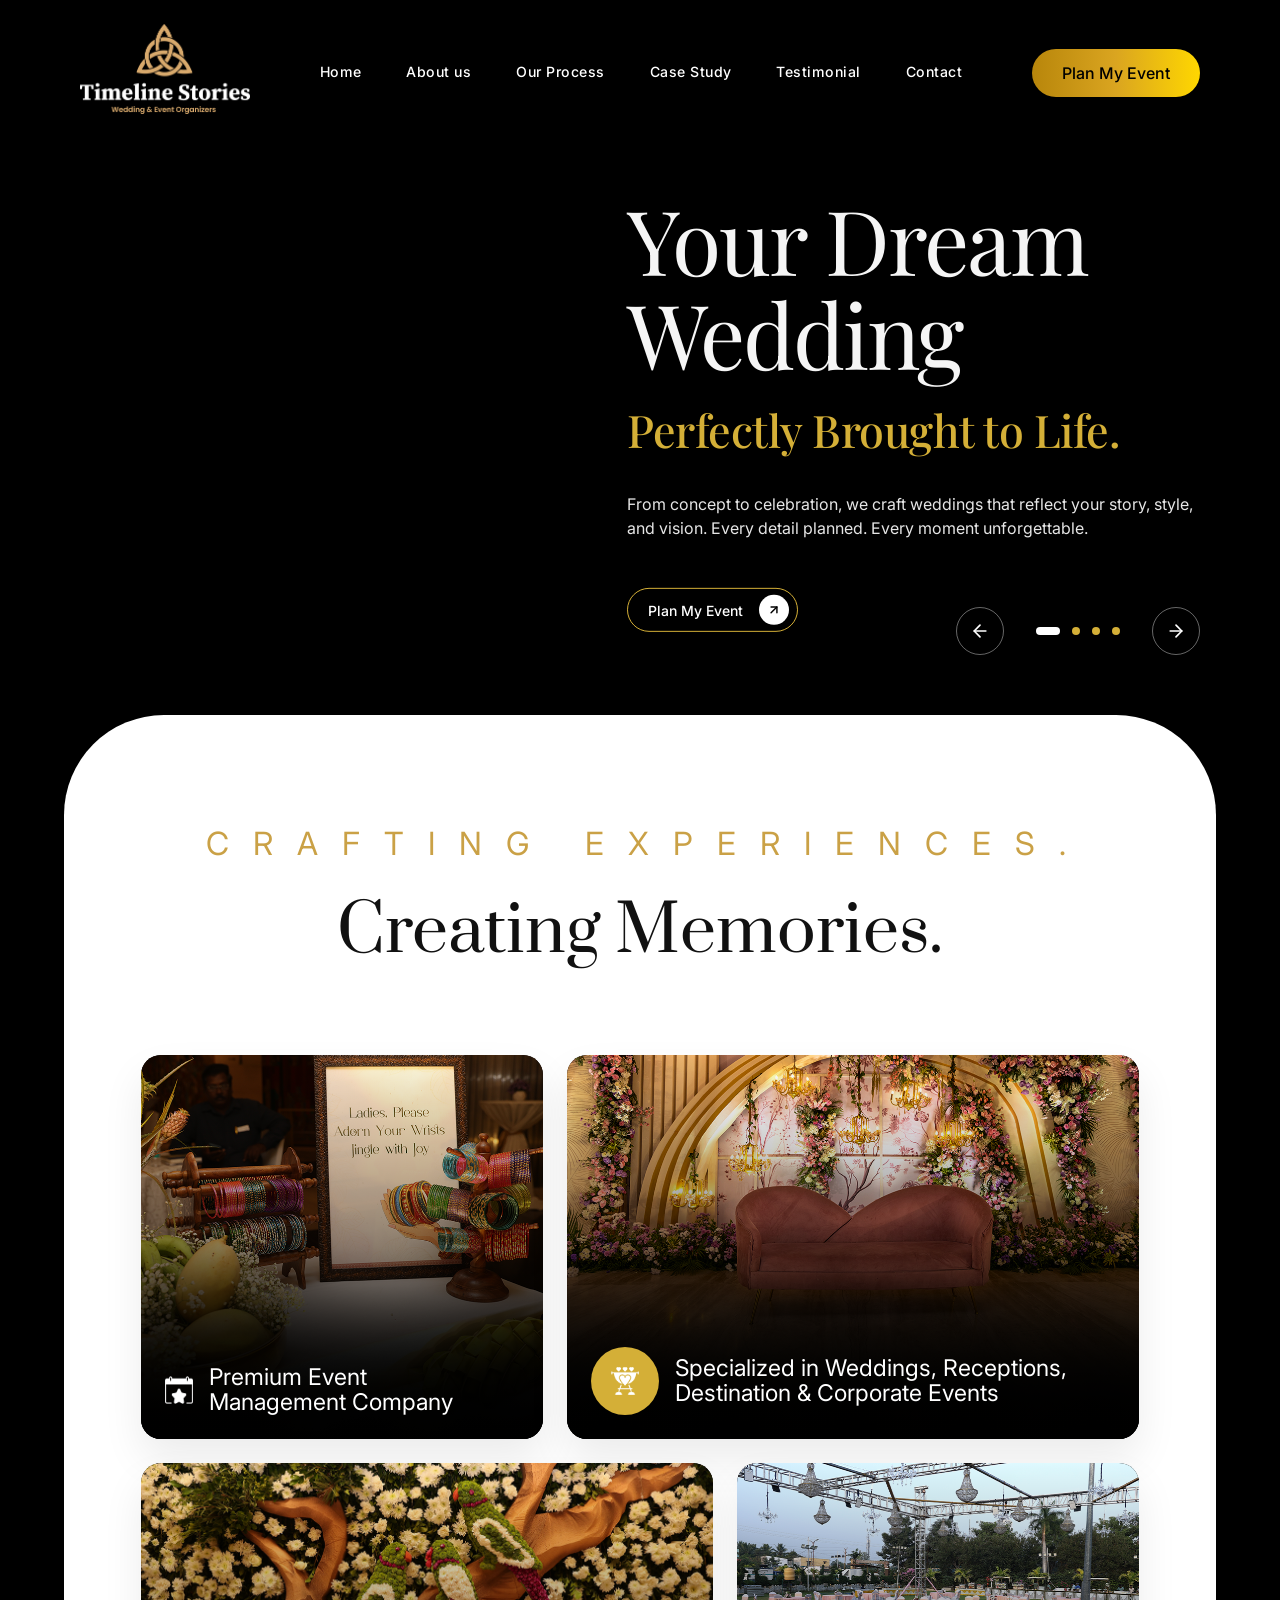
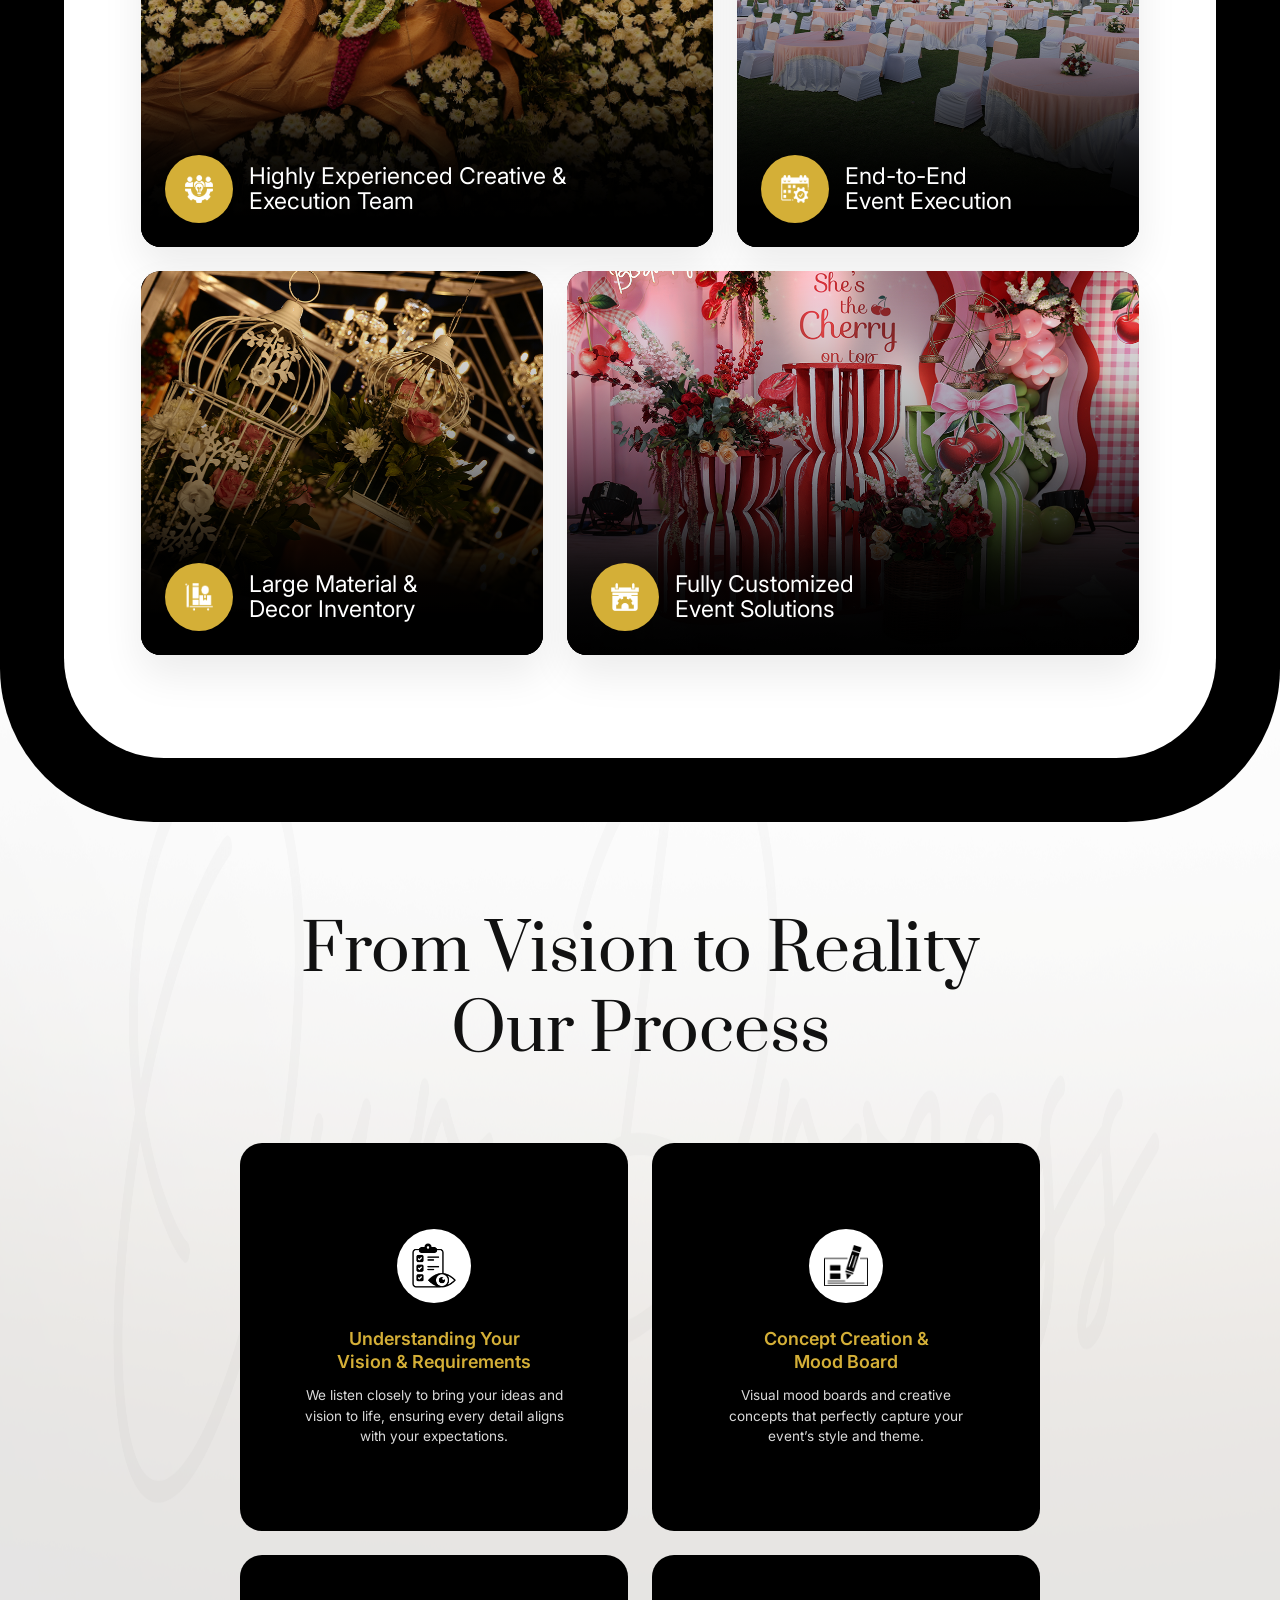
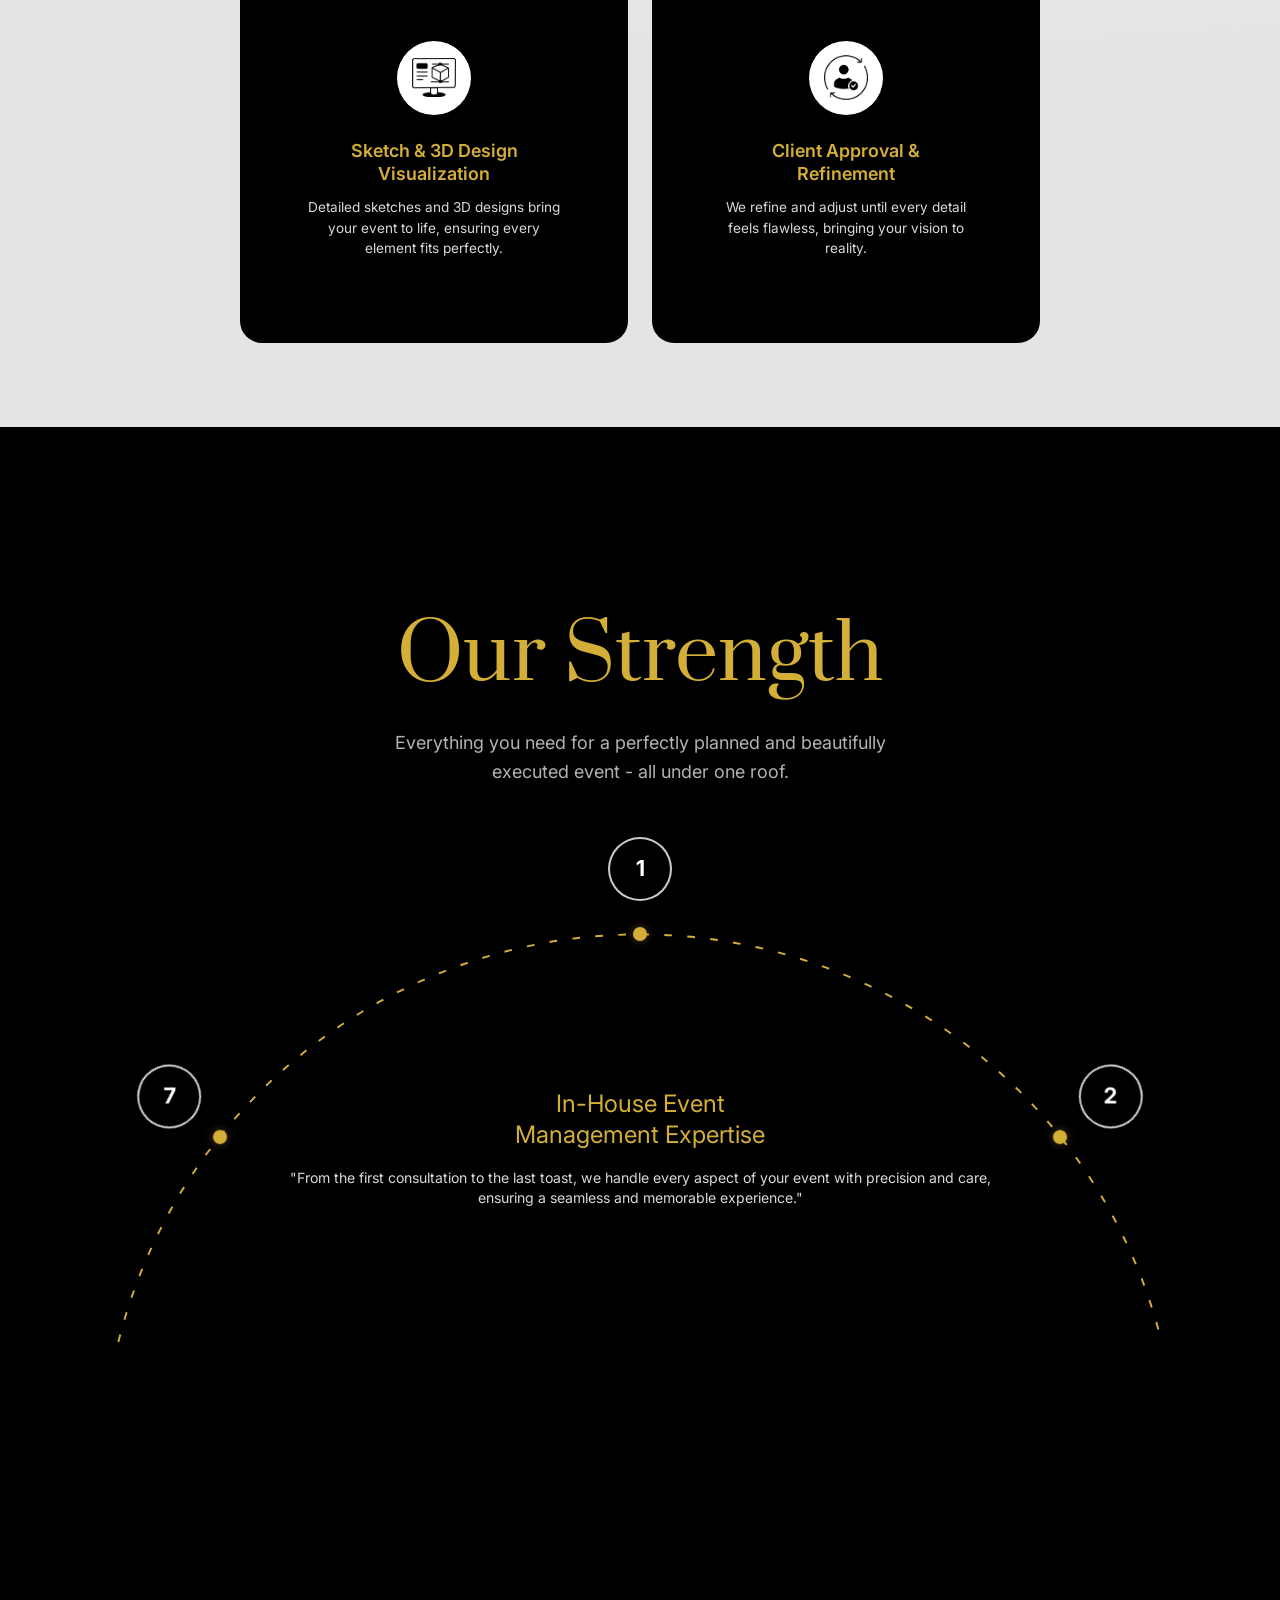
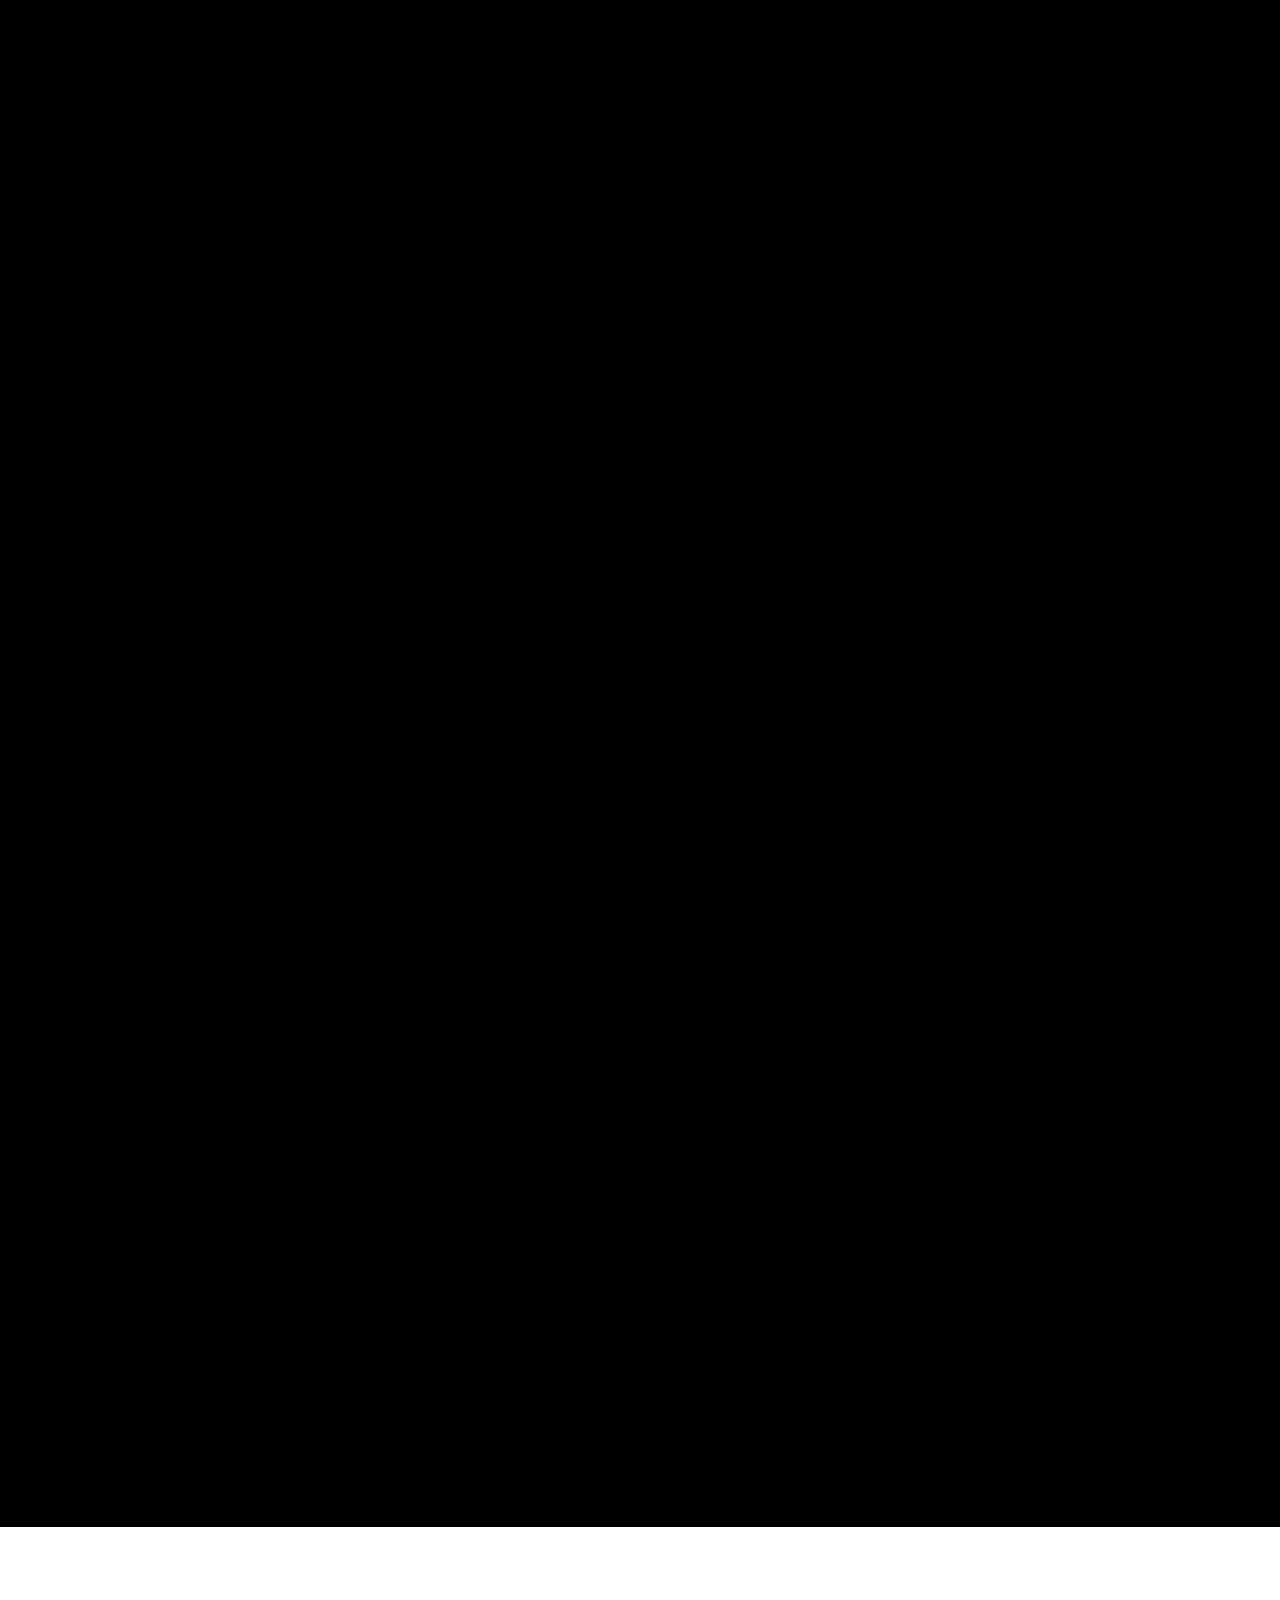
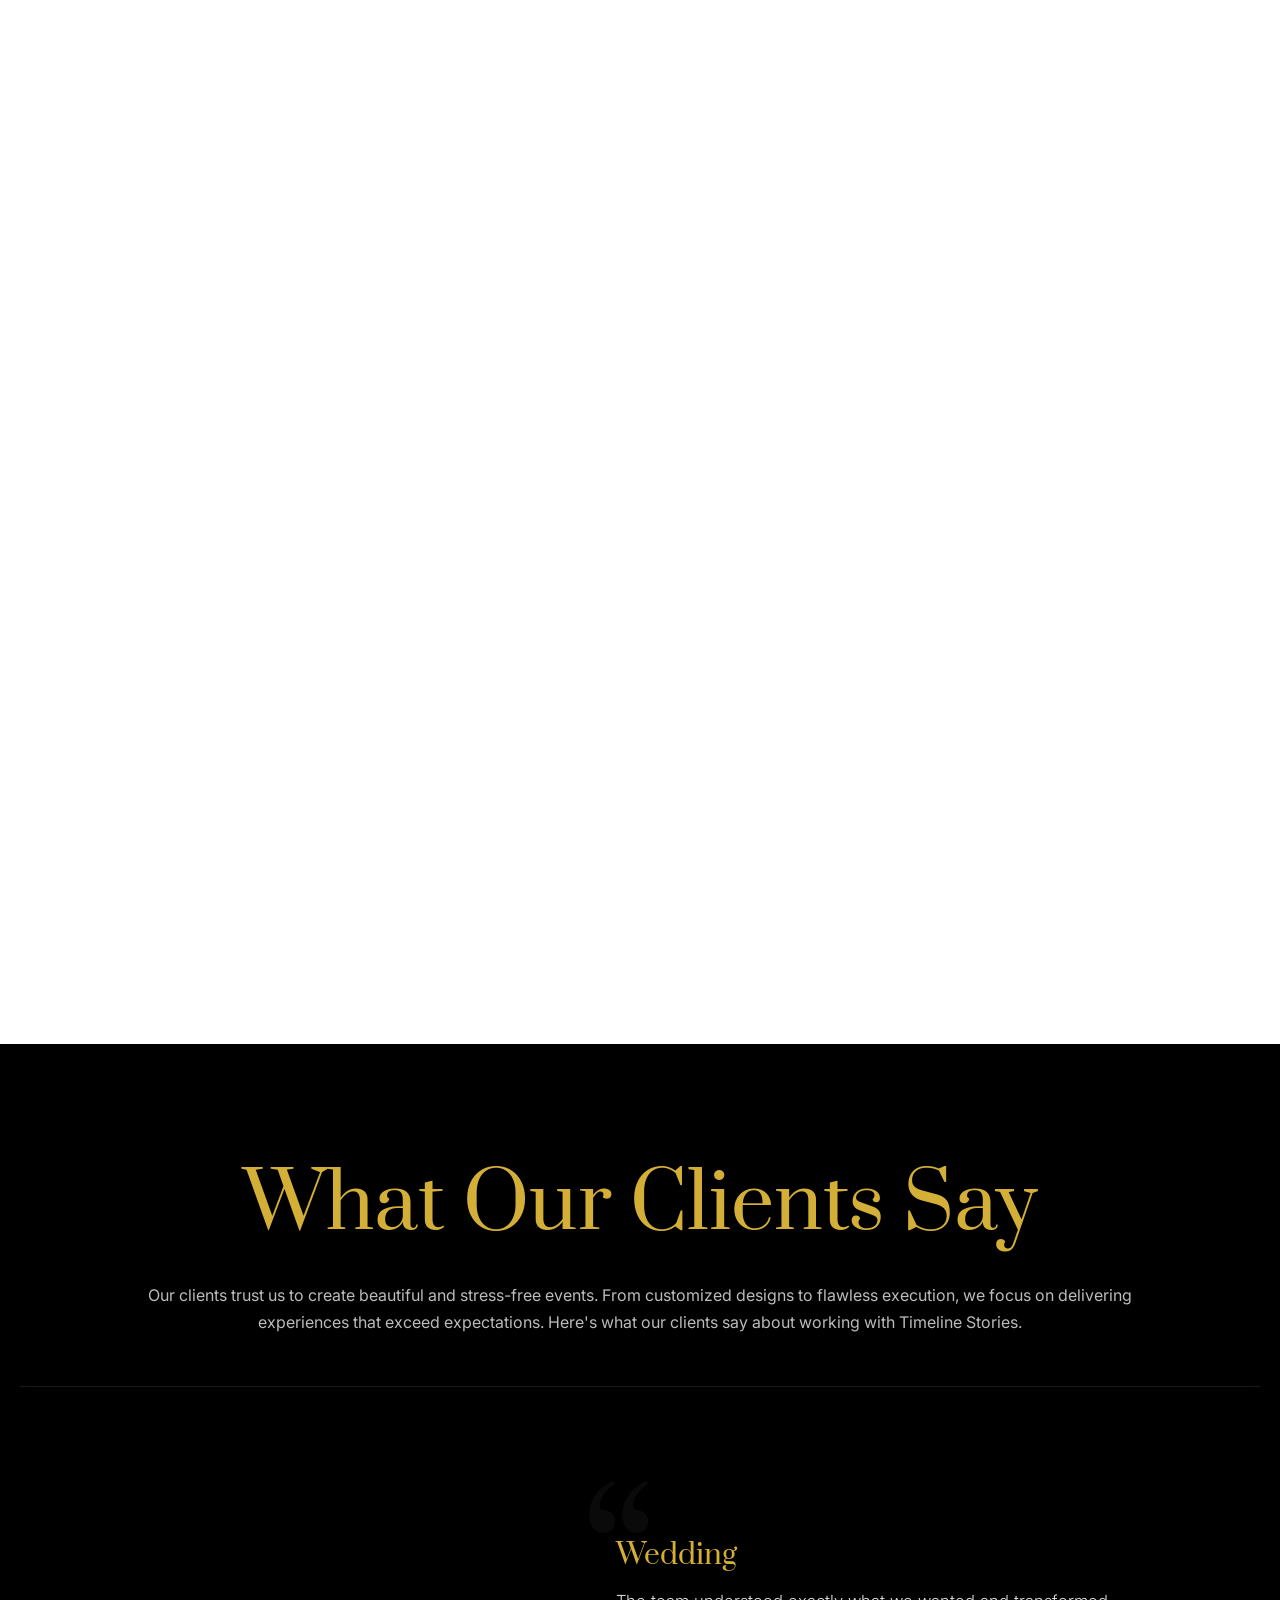
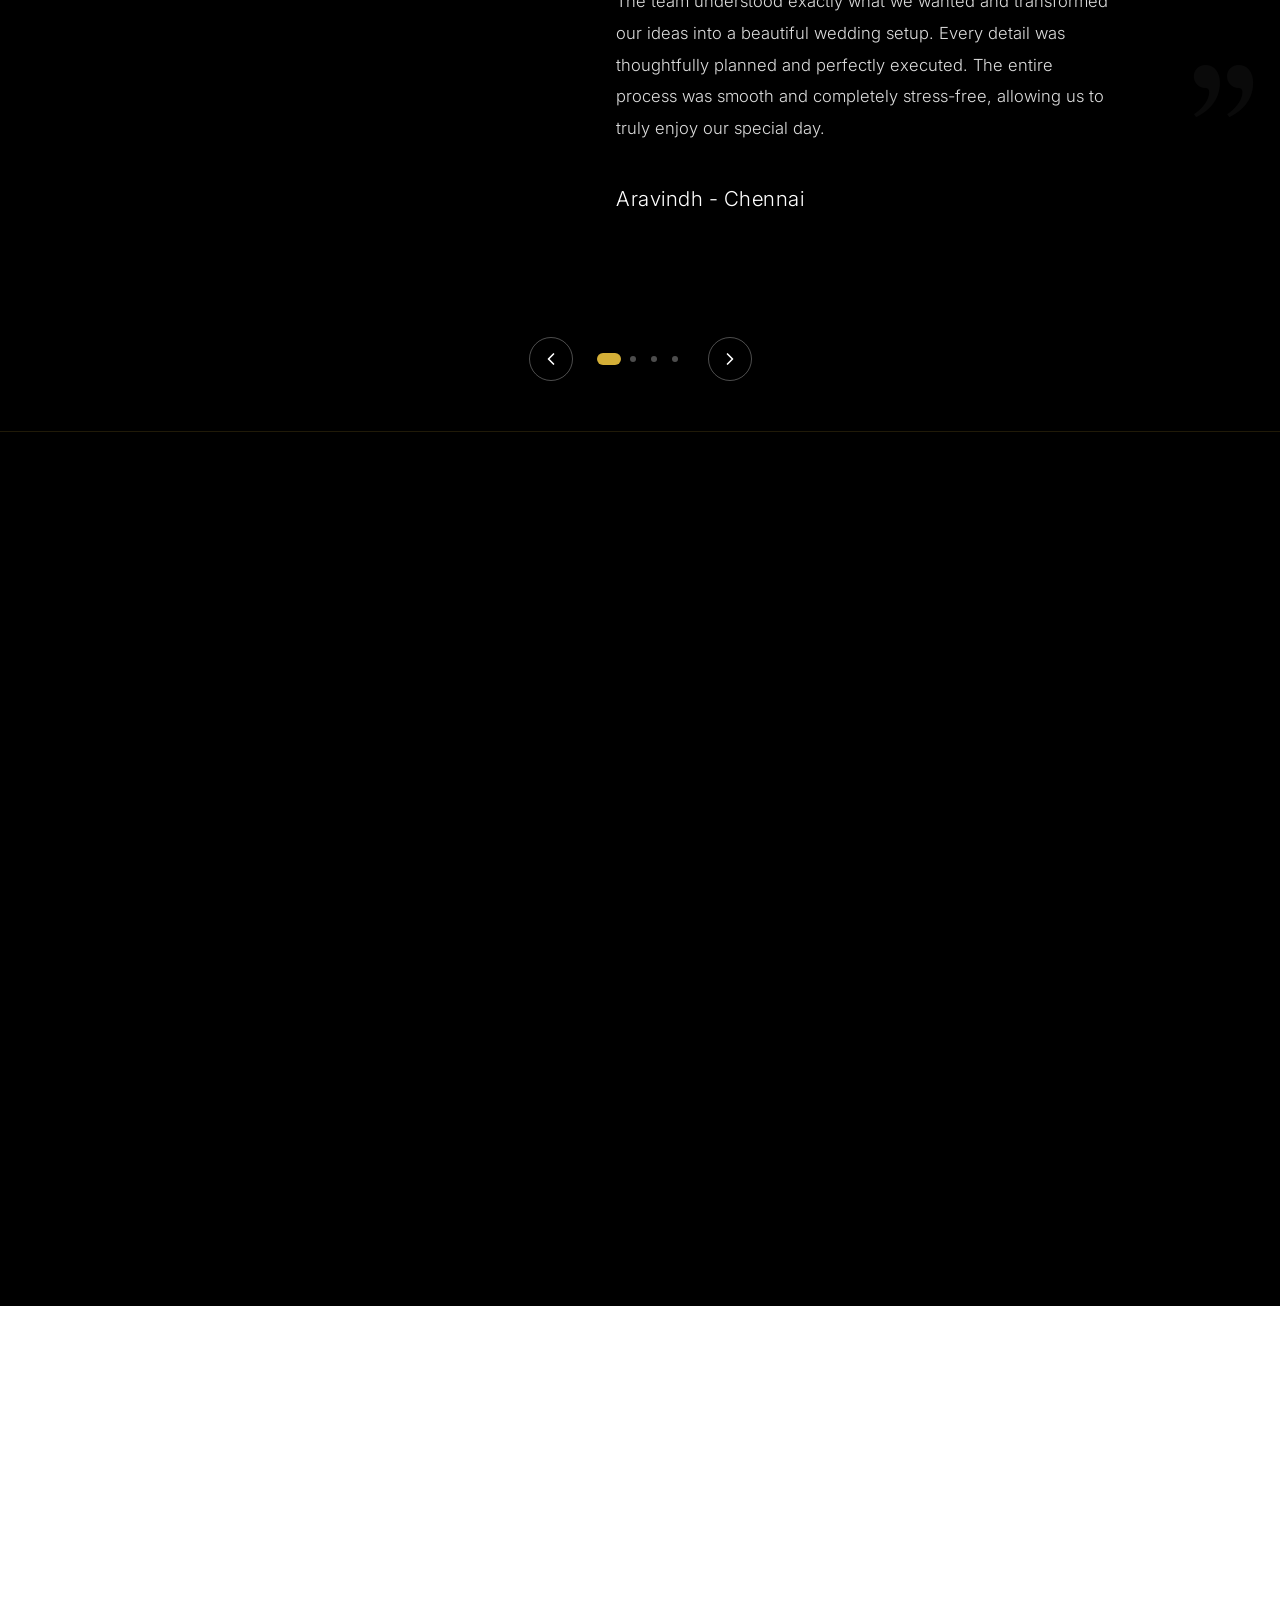
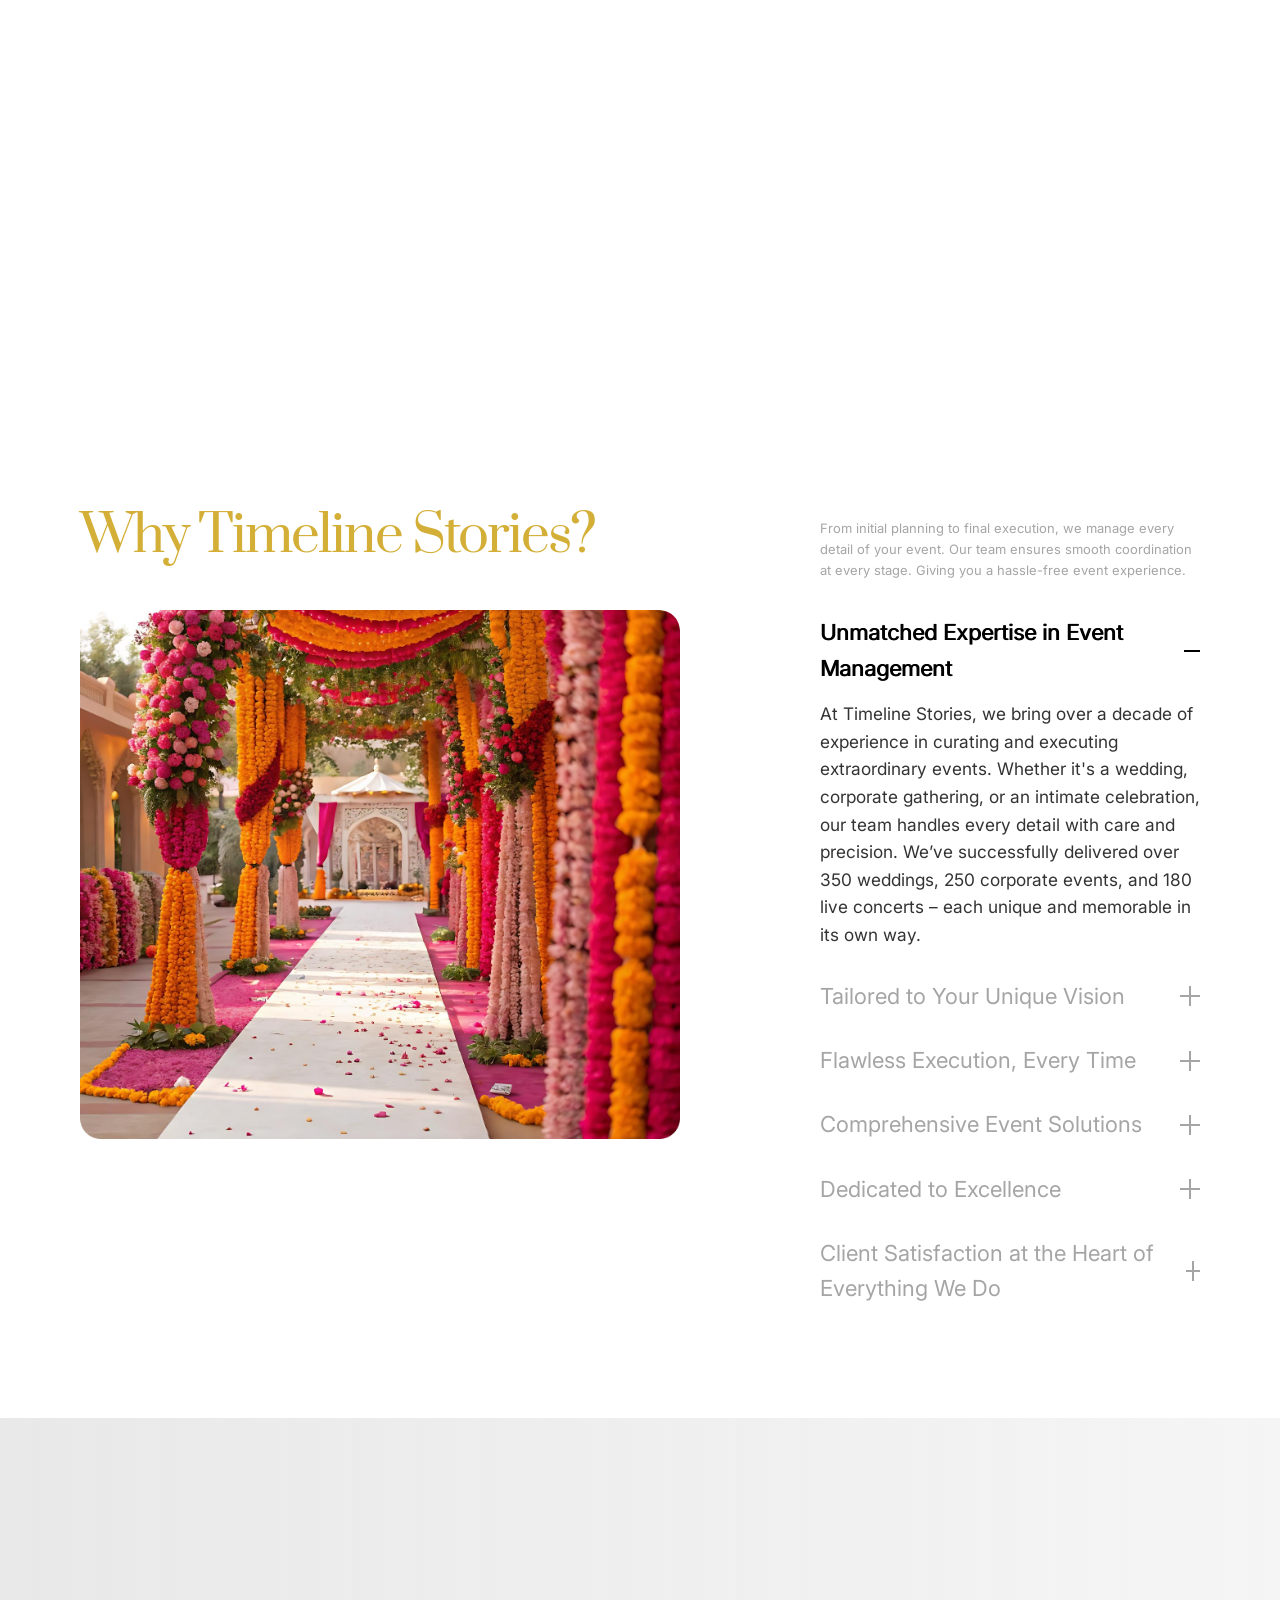
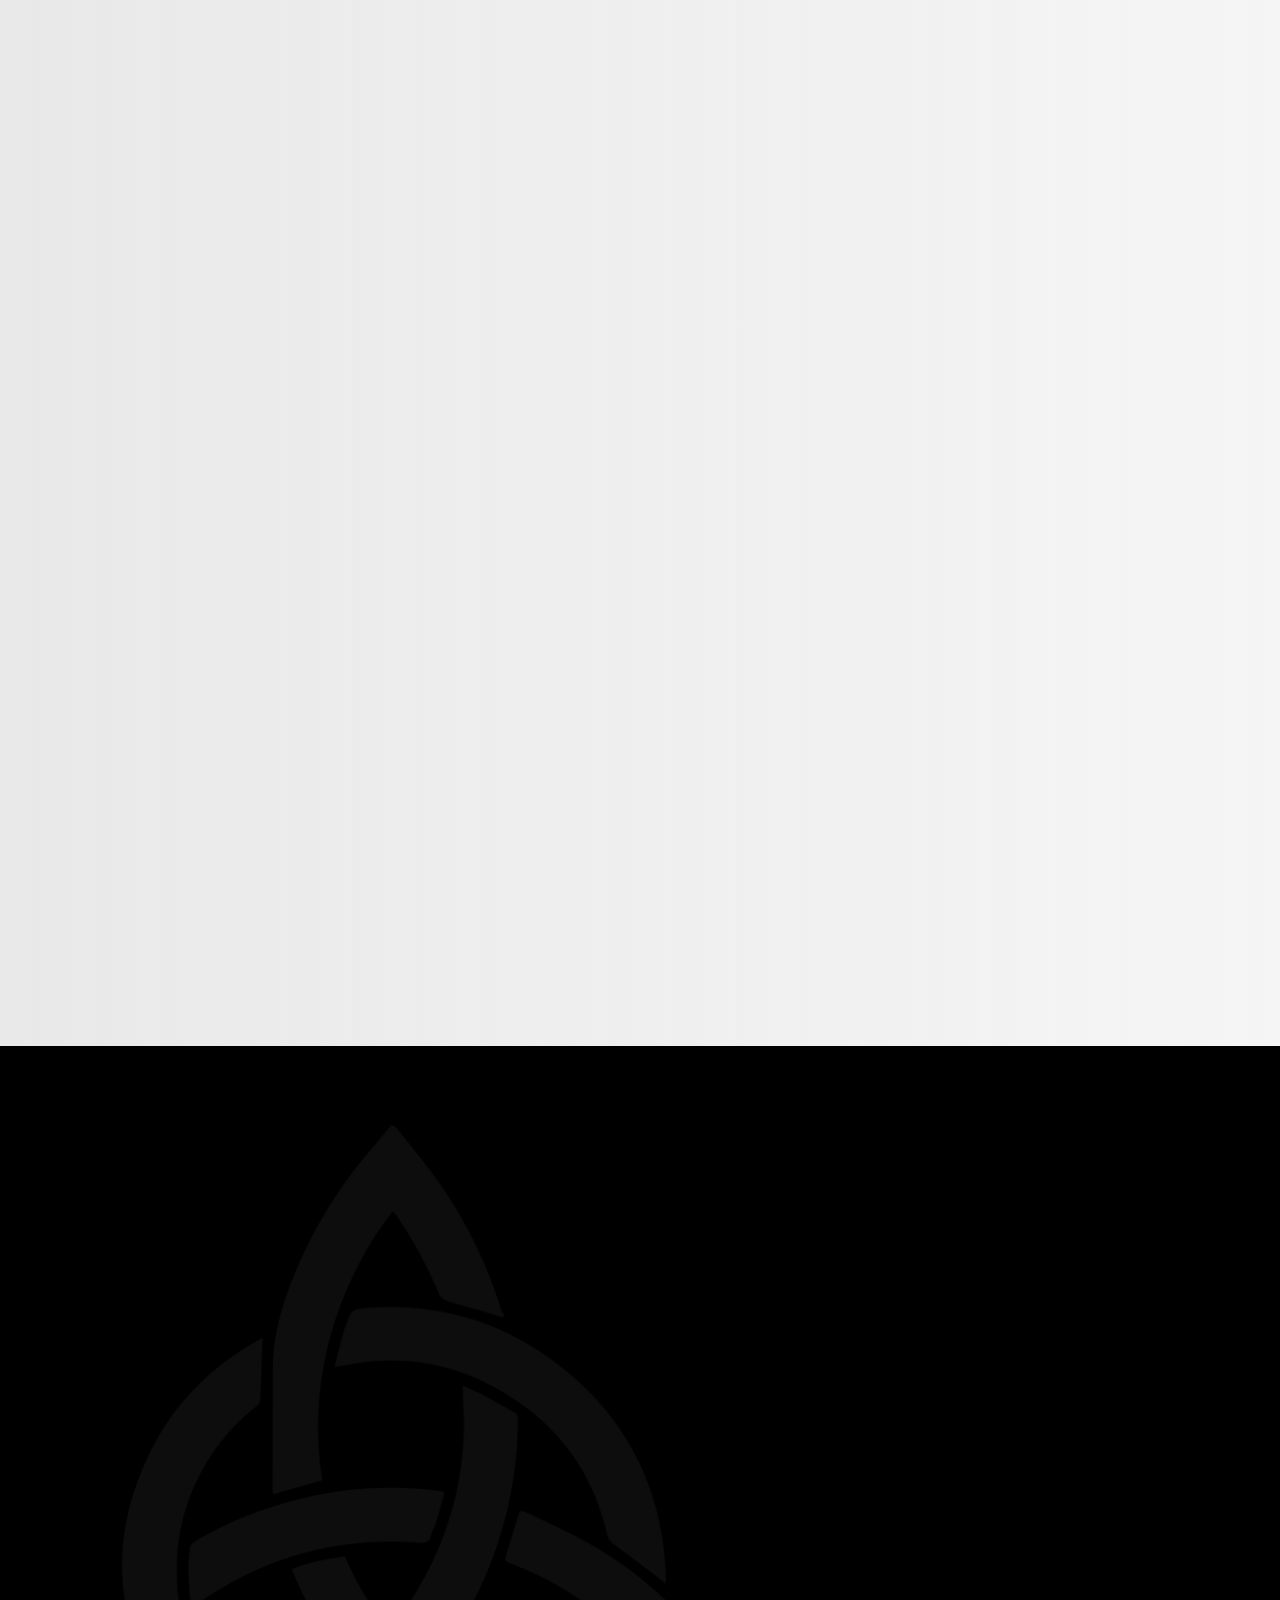
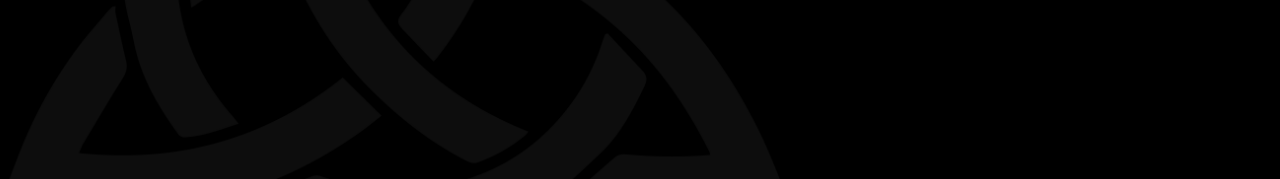
==== commit f7b8422c: "Comprehensive performance optimization (lazy load, defer scripts, preloading, content-visibility)" ====
--- a/index.html
+++ b/index.html
@@ -8,24 +8,29 @@
     <link rel="stylesheet" href="styles.css" />
     <link rel="preconnect" href="https://fonts.googleapis.com">
     <link rel="preconnect" href="https://fonts.gstatic.com" crossorigin>
+    <link rel="dns-prefetch" href="https://cdnjs.cloudflare.com">
+    <link rel="dns-prefetch" href="https://cdn.jsdelivr.net">
+    
+    <!-- Preload Critical Hero Image -->
+    <link rel="preload" as="image" href="images/herosection1.jpg">
+    
     <link
         href="https://fonts.googleapis.com/css2?family=Inter:wght@400;500;600&family=Prata&family=Playfair+Display:wght@400;500;600&family=Great+Vibes&display=swap"
         rel="stylesheet">
-    <!-- Lenis for Smooth Scrolling -->
-    <script src="https://unpkg.com/@studio-freight/lenis@1.0.34/dist/lenis.min.js"></script>
-    <!-- GSAP Core & Plugins -->
-    <script src="https://cdnjs.cloudflare.com/ajax/libs/gsap/3.12.2/gsap.min.js"></script>
-    <script src="https://cdnjs.cloudflare.com/ajax/libs/gsap/3.12.2/ScrollTrigger.min.js"></script>
-    <script src="https://cdnjs.cloudflare.com/ajax/libs/gsap/3.12.2/MotionPathPlugin.min.js"></script>
-    <!-- Color Thief Library -->
-    <script src="https://cdnjs.cloudflare.com/ajax/libs/color-thief/2.3.0/color-thief.umd.js"></script>
-    <!-- Flatpickr -->
-    <link rel="stylesheet" href="https://cdn.jsdelivr.net/npm/flatpickr/dist/flatpickr.min.css">
-    <link rel="stylesheet" type="text/css" href="https://npmcdn.com/flatpickr/dist/themes/dark.css">
-    <script src="https://cdn.jsdelivr.net/npm/flatpickr"></script>
-
-    <!-- TESTING ONLY: Tracking Script -->
-    <script src="https://dsignxt-crm.onrender.com/api/webhooks/wk_mmmzku8j" data-key="wk_mmmzku8j"></script>
+    
+    <!-- Lenis for Smooth Scrolling - Deferred -->
+    <script src="https://unpkg.com/@studio-freight/lenis@1.0.34/dist/lenis.min.js" defer></script>
+    
+    <!-- Color Thief Library - Deferred -->
+    <script src="https://cdnjs.cloudflare.com/ajax/libs/color-thief/2.3.0/color-thief.umd.js" defer></script>
+    
+    <!-- Flatpickr - Deferred -->
+    <link rel="stylesheet" href="https://cdn.jsdelivr.net/npm/flatpickr/dist/flatpickr.min.css" media="print" onload="this.media='all'">
+    <link rel="stylesheet" type="text/css" href="https://npmcdn.com/flatpickr/dist/themes/dark.css" media="print" onload="this.media='all'">
+    <script src="https://cdn.jsdelivr.net/npm/flatpickr" defer></script>
+
+    <!-- TESTING ONLY: Tracking Script - Deferred -->
+    <script src="https://dsignxt-crm.onrender.com/api/webhooks/wk_mmmzku8j" data-key="wk_mmmzku8j" defer></script>
     <!-- END TESTING ONLY -->
 </head>
 
@@ -132,22 +137,20 @@
                 <div class="cards-grid">
                     <!-- Row 1 -->
                     <div class="card span-5">
-                        <img src="./images/card1.png" alt="Event setup" class="card-img" />
+                        <img src="./images/card1.png" alt="Event setup" class="card-img" loading="lazy" decoding="async" width="500" height="400" />
+                        <div class="card-overlay"></div>
+                        <div class="card-content">
+                                <img src="./images/ce1.png" alt="Icon" width="28" height="28" loading="lazy">
+                            <h4 class="card-title">Premium Event<br>Management Company</h4>
+                        </div>
+                    </div>
+
+                    <div class="card span-7">
+                        <img src="./images/card2.png" alt="Specialized weddings" class="card-img" loading="lazy" decoding="async" width="700" height="400" />
                         <div class="card-overlay"></div>
                         <div class="card-content">
                             <div class="card-icon">
-                                <img src="./images/ce1.png" alt="Icon" width="28">
-                            </div>
-                            <h4 class="card-title">Premium Event<br>Management Company</h4>
-                        </div>
-                    </div>
-
-                    <div class="card span-7">
-                        <img src="./images/card2.png" alt="Specialized weddings" class="card-img" />
-                        <div class="card-overlay"></div>
-                        <div class="card-content">
-                            <div class="card-icon">
-                                <img src="./images/ce2.png" alt="Icon" width="28">
+                                <img src="./images/ce2.png" alt="Icon" width="28" height="28" loading="lazy">
                             </div>
                             <h4 class="card-title">Specialized in Weddings, Receptions,<br>Destination & Corporate
                                 Events
@@ -157,22 +160,22 @@
 
                     <!-- Row 2 -->
                     <div class="card span-7">
-                        <img src="./images/card3.png" alt="Team meeting" class="card-img" />
+                        <img src="./images/card3.png" alt="Team meeting" class="card-img" loading="lazy" decoding="async" width="700" height="400" />
                         <div class="card-overlay"></div>
                         <div class="card-content">
                             <div class="card-icon">
-                                <img src="./images/ce3.png" alt="Icon" width="28">
+                                <img src="./images/ce3.png" alt="Icon" width="28" height="28" loading="lazy">
                             </div>
                             <h4 class="card-title">Highly Experienced Creative &<br>Execution Team</h4>
                         </div>
                     </div>
 
                     <div class="card span-5">
-                        <img src="images/card4.png" alt="Execution" class="card-img" />
+                        <img src="images/card4.png" alt="Execution" class="card-img" loading="lazy" decoding="async" width="500" height="400" />
                         <div class="card-overlay"></div>
                         <div class="card-content">
                             <div class="card-icon">
-                                <img src="./images/ce4.png" alt="Icon" width="28">
+                                <img src="./images/ce4.png" alt="Icon" width="28" height="28" loading="lazy">
                             </div>
                             <h4 class="card-title">End-to-End<br>Event Execution</h4>
                         </div>
@@ -180,22 +183,22 @@
 
                     <!-- Row 3 -->
                     <div class="card span-5">
-                        <img src="images/card5.png" alt="Material & Decor" class="card-img" />
+                        <img src="images/card5.png" alt="Material & Decor" class="card-img" loading="lazy" decoding="async" width="500" height="400" />
                         <div class="card-overlay"></div>
                         <div class="card-content">
                             <div class="card-icon">
-                                <img src="./images/ce5.png" alt="Icon" width="28">
+                                <img src="./images/ce5.png" alt="Icon" width="28" height="28" loading="lazy">
                             </div>
                             <h4 class="card-title">Large Material &<br>Decor Inventory</h4>
                         </div>
                     </div>
 
                     <div class="card span-7">
-                        <img src="images/card6.png" alt="Fully Customized" class="card-img" />
+                        <img src="images/card6.png" alt="Fully Customized" class="card-img" loading="lazy" decoding="async" width="700" height="400" />
                         <div class="card-overlay"></div>
                         <div class="card-content">
                             <div class="card-icon">
-                                <img src="./images/ce6.png" alt="Icon" width="28">
+                                <img src="./images/ce6.png" alt="Icon" width="28" height="28" loading="lazy">
                             </div>
                             <h4 class="card-title">Fully Customized<br>Event Solutions</h4>
                         </div>
@@ -548,7 +551,7 @@
                     </div>
                     <div class="test-video-card" data-index="1"
                         data-video-url="images/test2.mp4">
-                        <video class="test-thumbnail-video" muted preload="metadata">
+                        <video class="test-thumbnail-video" muted preload="none">
                             <source src="images/test2.mp4" type="video/mp4">
                         </video>
                         <div class="play-btn">
@@ -559,7 +562,7 @@
                     </div>
                     <div class="test-video-card" data-index="2"
                         data-video-url="images/test3.mp4">
-                        <video class="test-thumbnail-video" muted preload="metadata">
+                        <video class="test-thumbnail-video" muted preload="none">
                             <source src="images/test3.mp4" type="video/mp4">
                         </video>
                         <div class="play-btn">
@@ -570,7 +573,7 @@
                     </div>
                     <div class="test-video-card" data-index="3"
                         data-video-url="images/test2.mp4">
-                        <video class="test-thumbnail-video" muted preload="metadata">
+                        <video class="test-thumbnail-video" muted preload="none">
                             <source src="images/test2.mp4" type="video/mp4">
                         </video>
                         <div class="play-btn">
@@ -653,40 +656,40 @@
             <div class="venue-fan-wrapper">
                 <!-- Venue Card 1 (Far Left) -->
                 <div class="venue-card pos-far-left">
-                    <img src="images/vc1.png"
-                        alt="Venue 1" draggable="false">
+                    <img loading="lazy" decoding="async" src="images/vc1.png"
+                        alt="Venue 1" draggable="false" width="400" height="550">
                     <div class="venue-info-bar">
                         <h3>ITC Grand Chola - Chennai</h3>
                     </div>
                 </div>
                 <!-- Venue Card 2 (Left) -->
                 <div class="venue-card pos-left">
-                    <img src="images/vc2.png"
-                        alt="Venue 2" draggable="false">
+                    <img loading="lazy" decoding="async" src="images/vc2.png"
+                        alt="Venue 2" draggable="false" width="400" height="550">
                     <div class="venue-info-bar">
                         <h3>The Leela Palace - Chennai</h3>
                     </div>
                 </div>
                 <!-- Venue Card 3 (Center) -->
                 <div class="venue-card pos-center">
-                    <img src="images/vc3.png"
-                        alt="Venue 3" draggable="false">
+                    <img loading="lazy" decoding="async" src="images/vc3.png"
+                        alt="Venue 3" draggable="false" width="400" height="550">
                     <div class="venue-info-bar">
                         <h3>Taj Connemara - Chennai</h3>
                     </div>
                 </div>
                 <!-- Venue Card 4 (Right) -->
                 <div class="venue-card pos-right">
-                    <img src="images/vc4.png"
-                        alt="Venue 4" draggable="false">
+                    <img loading="lazy" decoding="async" src="images/vc4.png"
+                        alt="Venue 4" draggable="false" width="400" height="550">
                     <div class="venue-info-bar">
                         <h3>Holiday Inn Chennai OMR IT Expressway</h3>
                     </div>
                 </div>
                 <!-- Venue Card 5 (Far Right) -->
                 <div class="venue-card pos-far-right">
-                    <img src="images/vc5.png"
-                        alt="Venue 5" draggable="false">
+                    <img loading="lazy" decoding="async" src="images/vc5.png"
+                        alt="Venue 5" draggable="false" width="400" height="550">
                     <div class="venue-info-bar">
                         <h3>SPP Gardens</h3>
                     </div>
@@ -735,68 +738,68 @@
                 <!-- Mixed Order for All Events -->
                 <!-- Set 1 -->
                 <div class="moment-item" data-category="wedding">
-                    <img src="images/Wedding/7J6A0157.JPG" alt="Wedding 1">
+                    <img loading="lazy" decoding="async" src="images/Wedding/7J6A0157.JPG" alt="Wedding 1">
                 </div>
                 <div class="moment-item" data-category="reception">
-                    <img src="images/Reception/7J6A0530.JPG" alt="Reception 1">
+                    <img loading="lazy" decoding="async" src="images/Reception/7J6A0530.JPG" alt="Reception 1">
                 </div>
                 <div class="moment-item" data-category="haldi">
-                    <img src="images/Haldi/BPV02048.JPG" alt="Haldi 1">
+                    <img loading="lazy" decoding="async" src="images/Haldi/BPV02048.JPG" alt="Haldi 1">
                 </div>
                 <div class="moment-item" data-category="birthday">
-                    <img src="images/Birthday/bd1.JPG" alt="Birthday 1">
+                    <img loading="lazy" decoding="async" src="images/Birthday/bd1.JPG" alt="Birthday 1">
                 </div>
                 <!-- Set 2 -->
                 <div class="moment-item" data-category="wedding">
-                    <img src="images/Wedding/7J6A0275.JPG" alt="Wedding 2">
+                    <img loading="lazy" decoding="async" src="images/Wedding/7J6A0275.JPG" alt="Wedding 2">
                 </div>
                 <div class="moment-item" data-category="reception">
-                    <img src="images/Reception/7J6A0619.JPG" alt="Reception 2">
+                    <img loading="lazy" decoding="async" src="images/Reception/7J6A0619.JPG" alt="Reception 2">
                 </div>
                 <div class="moment-item" data-category="haldi">
-                    <img src="images/Haldi/BPV02049.JPG" alt="Haldi 2">
+                    <img loading="lazy" decoding="async" src="images/Haldi/BPV02049.JPG" alt="Haldi 2">
                 </div>
                 <div class="moment-item" data-category="birthday">
-                    <img src="images/Birthday/bd2.JPG" alt="Birthday 2">
+                    <img loading="lazy" decoding="async" src="images/Birthday/bd2.JPG" alt="Birthday 2">
                 </div>
                 <!-- Set 3 -->
                 <div class="moment-item" data-category="wedding">
-                    <img src="images/Wedding/7J6A0932.JPG" alt="Wedding 3">
+                    <img loading="lazy" decoding="async" src="images/Wedding/7J6A0932.JPG" alt="Wedding 3">
                 </div>
                 <div class="moment-item" data-category="reception">
-                    <img src="images/Reception/DSC_7232.JPG" alt="Reception 3">
+                    <img loading="lazy" decoding="async" src="images/Reception/DSC_7232.JPG" alt="Reception 3">
                 </div>
                 <div class="moment-item" data-category="haldi">
-                    <img src="images/Haldi/BPV02059.JPG" alt="Haldi 3">
+                    <img loading="lazy" decoding="async" src="images/Haldi/BPV02059.JPG" alt="Haldi 3">
                 </div>
                 <div class="moment-item" data-category="birthday">
-                    <img src="images/Birthday/bd3.JPG" alt="Birthday 3">
+                    <img loading="lazy" decoding="async" src="images/Birthday/bd3.JPG" alt="Birthday 3">
                 </div>
                 <!-- Set 4 -->
                 <div class="moment-item" data-category="wedding">
-                    <img src="images/Wedding/7J6A1027.JPG" alt="Wedding 4">
+                    <img loading="lazy" decoding="async" src="images/Wedding/7J6A1027.JPG" alt="Wedding 4">
                 </div>
                 <div class="moment-item" data-category="reception">
-                    <img src="images/Reception/DSC_7261.JPG" alt="Reception 4">
+                    <img loading="lazy" decoding="async" src="images/Reception/DSC_7261.JPG" alt="Reception 4">
                 </div>
                 <div class="moment-item" data-category="haldi">
-                    <img src="images/Haldi/BPV02061.JPG" alt="Haldi 4">
+                    <img loading="lazy" decoding="async" src="images/Haldi/BPV02061.JPG" alt="Haldi 4">
                 </div>
                 <div class="moment-item" data-category="birthday">
-                    <img src="images/Birthday/bd4.JPG" alt="Birthday 4">
+                    <img loading="lazy" decoding="async" src="images/Birthday/bd4.JPG" alt="Birthday 4">
                 </div>
                 <!-- Set 5 -->
                 <div class="moment-item" data-category="wedding">
-                    <img src="images/Wedding/7J6A1034.JPG" alt="Wedding 5">
+                    <img loading="lazy" decoding="async" src="images/Wedding/7J6A1034.JPG" alt="Wedding 5">
                 </div>
                 <div class="moment-item" data-category="reception">
-                    <img src="images/Reception/7J6A1720.JPG" alt="Reception 5">
+                    <img loading="lazy" decoding="async" src="images/Reception/7J6A1720.JPG" alt="Reception 5">
                 </div>
                 <div class="moment-item" data-category="haldi">
-                    <img src="images/Haldi/BPV02092.JPG" alt="Haldi 5">
+                    <img loading="lazy" decoding="async" src="images/Haldi/BPV02092.JPG" alt="Haldi 5">
                 </div>
                 <div class="moment-item" data-category="birthday">
-                    <img src="images/Birthday/bd5.JPG" alt="Birthday 5">
+                    <img loading="lazy" decoding="async" src="images/Birthday/bd5.JPG" alt="Birthday 5">
                 </div>
             </div>
             <button class="gallery-nav-btn next" id="nextMoment">
@@ -817,7 +820,7 @@
                 Our team ensures smooth coordination at every stage. Giving you a hassle-free event experience.</p>
 
             <div class="why-image-wrap">
-                <img src="./images/whyimg.png" alt="Wedding Decor">
+                <img loading="lazy" decoding="async" src="./images/whyimg.png" alt="Wedding Decor" width="700" height="500">
             </div>
 
             <div class="accordion">
@@ -943,7 +946,7 @@
             <!-- Column 1: Logo & Company -->
             <div class="footer-col col-info">
                 <div class="footer-logo">
-                    <img src="images/logo.png" alt="Timeline Stories Logo" class="footer-logo-img">
+                    <img loading="lazy" src="images/logo.png" alt="Timeline Stories Logo" class="footer-logo-img" width="120" height="120">
                     <!-- <div class="logo-text-footer">
                         <h3>Timeline Stories</h3>
                         <span>Wedding & Event Organizers</span>
--- a/styles.css
+++ b/styles.css
@@ -138,7 +138,7 @@
   top: 0;
   left: 0;
   width: 100%;
-  padding: 24px var(--fluid-gutter);
+  padding: 24px 0;
   background: #000;
   backdrop-filter: blur(10px);
   z-index: 2000;
@@ -708,7 +708,7 @@
   }
 
   .navbar-wrapper {
-    padding: 0 20px;
+    padding: 0 10px;
     height: 100%;
   }
 
@@ -734,7 +734,7 @@
     right: 0;
     top: auto;
     transform: none;
-    padding: 0 24px;
+    padding: 0 20px;
     text-align: left;
     max-width: 100%;
   }
@@ -799,7 +799,7 @@
 
   .slider-controls {
     bottom: 30px;
-    left: 24px;
+    left: 15px;
     transform: none;
     width: auto;
     justify-content: flex-start;
@@ -809,7 +809,7 @@
 
   /* About / Creating Memories Mobile Refinements */
   .section-header {
-    padding: 0 20px;
+    padding: 0 15px;
     margin-bottom: 30px;
   }
 
@@ -2786,7 +2786,7 @@
   }
 
   .moments-filter-container {
-    padding: 0 24px;
+    padding: 0 15px;
     flex-direction: column;
     align-items: flex-start;
   }
@@ -2812,6 +2812,7 @@
   font-weight: 400;
   margin-bottom: 0; /* Removed bottom margin as Row 2 handles spacing */
   line-height: 1.1;
+  width: 800px;
   letter-spacing: -2px;
 }
 
@@ -2836,6 +2837,7 @@
 
 .why-image-wrap {
   border-radius: 20px;
+  width: 700px;
   overflow: hidden;
   box-shadow: none;
 }
@@ -2913,7 +2915,7 @@
 }
 
 .accordion-item.active .acc-icon::before {
-  background-color: #fff;
+  background-color: #000000;
 }
 
 .accordion-item.active .acc-icon::after {
@@ -2940,28 +2942,38 @@
 
 /* Responsive Fix for Smaller Desktop (Why Section) */
 @media (max-width: 1440px) {
+
+  .why-title {
+  font-size: clamp(3rem, 4vw, 4rem);
+    width: 700px;
+  }
   .why-top-desc {
-    font-size: 0.9rem;
-    padding-top: 10px;
-  }
-
-  .accordion-header {
-    padding: 18px 0;
-  }
-
-  .accordion-header h3 {
-    font-size: 1.2rem;
-  }
-
-  .accordion-content p {
-    font-size: 0.9rem;
-    padding-bottom: 20px;
-  }
+    font-size: 0.81rem; /* Increased (+20% from 0.9rem) */
+    padding-top: 10px; /* Added as per request */
+    width: 100%;
+  }
+
+  .why-image-wrap {
+    width: 600px;
+}
 
   .container-why {
-    width: calc(100% - 100px);
     gap: 40px;
     row-gap: 30px;
+    align-items: stretch; /* Match accordion height to image */
+  }
+
+  .accordion-header {
+    padding: 14px 0; /* Tightened from 18px */
+  }
+
+  .accordion-header h3 {
+    font-size: 1.38rem; /* Increased (+20% from 1.15rem) */
+  }
+
+  .accordion-content p {
+    font-size: 1.08rem; /* Increased (+20% from 0.9rem) */
+    padding-bottom: 15px; /* Reduced from 20px */
   }
 }
 
@@ -3290,7 +3302,7 @@
   text-align: center;
   max-width: 1400px;
   margin: 0 auto 80px;
-  padding: 0 20px;
+  padding: 0 15px;
 
 }
 
@@ -3334,7 +3346,7 @@
   }
 
   .form-container {
-    padding: 0 24px !important;
+    padding: 0 15px !important;
   }
 
   .form-group input,
@@ -3712,7 +3724,7 @@
   }
 
   .footer-container {
-    padding: 0 30px 60px;
+    padding: 0 15px 60px;
     flex-direction: column;
     gap: 50px;
   }
@@ -3939,7 +3951,7 @@
 
   /* ORDER 3: DESCRIPTION TEXT CONTENT */
   .test-content-wrap {
-    padding: 10px 24px !important; /* Reduced from 20px 24px */
+    padding: 10px 15px !important; /* Reduced from 20px 24px */
     text-align: left !important;
     width: 100% !important;
     display: block !important;
@@ -3990,7 +4002,7 @@
 
   .venues-header {
     margin-bottom: 10px !important; /* Reduced from 20px */
-    padding: 0 20px !important;
+    padding: 0 15px !important;
   }
 
   .venues-title {
@@ -4001,7 +4013,7 @@
   .venues-desc {
     font-size: 16px !important;
     line-height: 1.6 !important;
-    padding: 0 10px !important;
+    padding: 0 15px !important;
   }
 
   /* --- MOMENTS SECTION MOBILE REINFORCEMENT --- */
@@ -4110,7 +4122,7 @@
     display: flex !important;
     flex-direction: column !important;
     width: 100% !important;
-    padding: 0 24px !important;
+    padding: 0 15px !important;
     gap: 0 !important;
     margin: 0 !important;
   }
@@ -4364,7 +4376,7 @@
   }
 
   .bottom-container {
-    padding: 0 20px !important;
+    padding: 0 15px !important;
     gap: 20px !important;
   }
 
@@ -4383,3 +4395,14 @@
     color: #888 !important;
   }
 }
+
+/* --- PERFORMANCE OPTIMIZATION --- */
+/* content-visibility: auto tells the browser to skip rendering off-screen sections until needed. */
+.case-study-section,
+.venues-section,
+.moments-section,
+.contact-form-section,
+.footer-dark {
+  content-visibility: auto;
+  contain-intrinsic-size: 800px;
+}
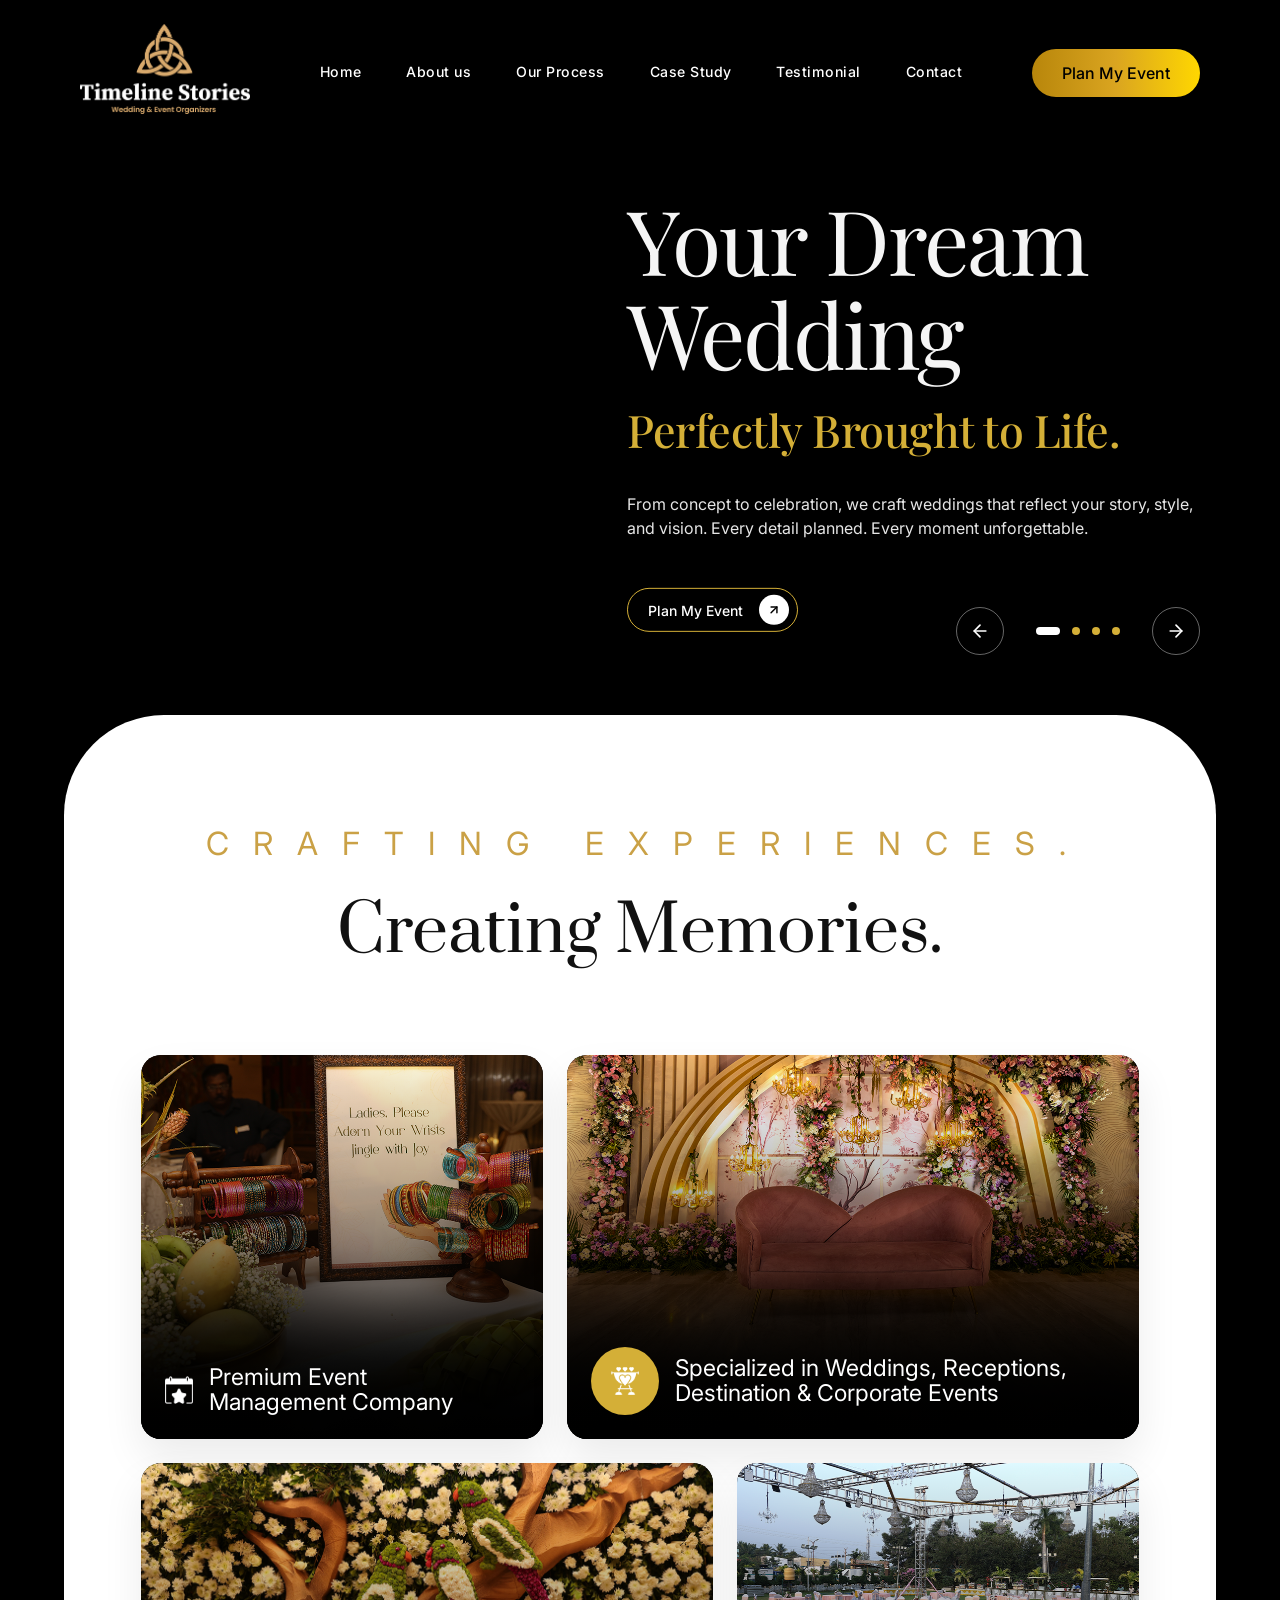
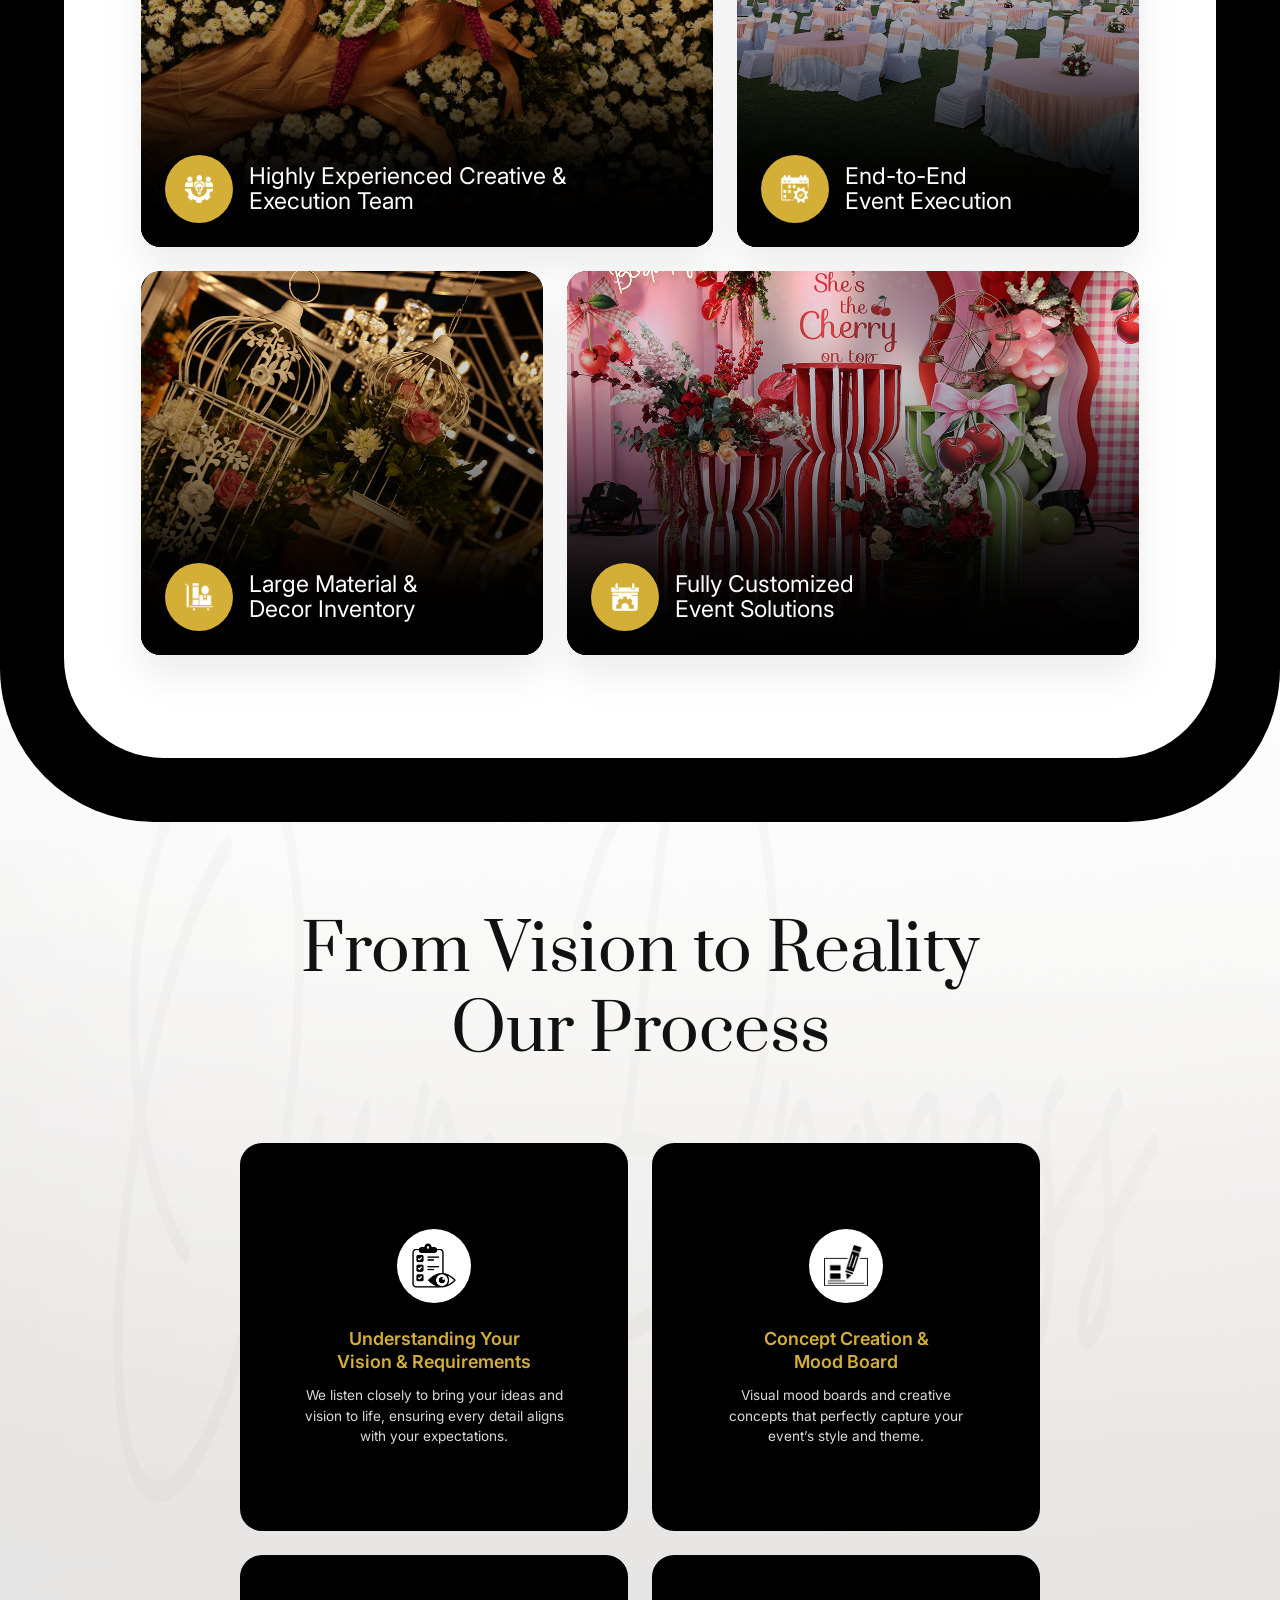
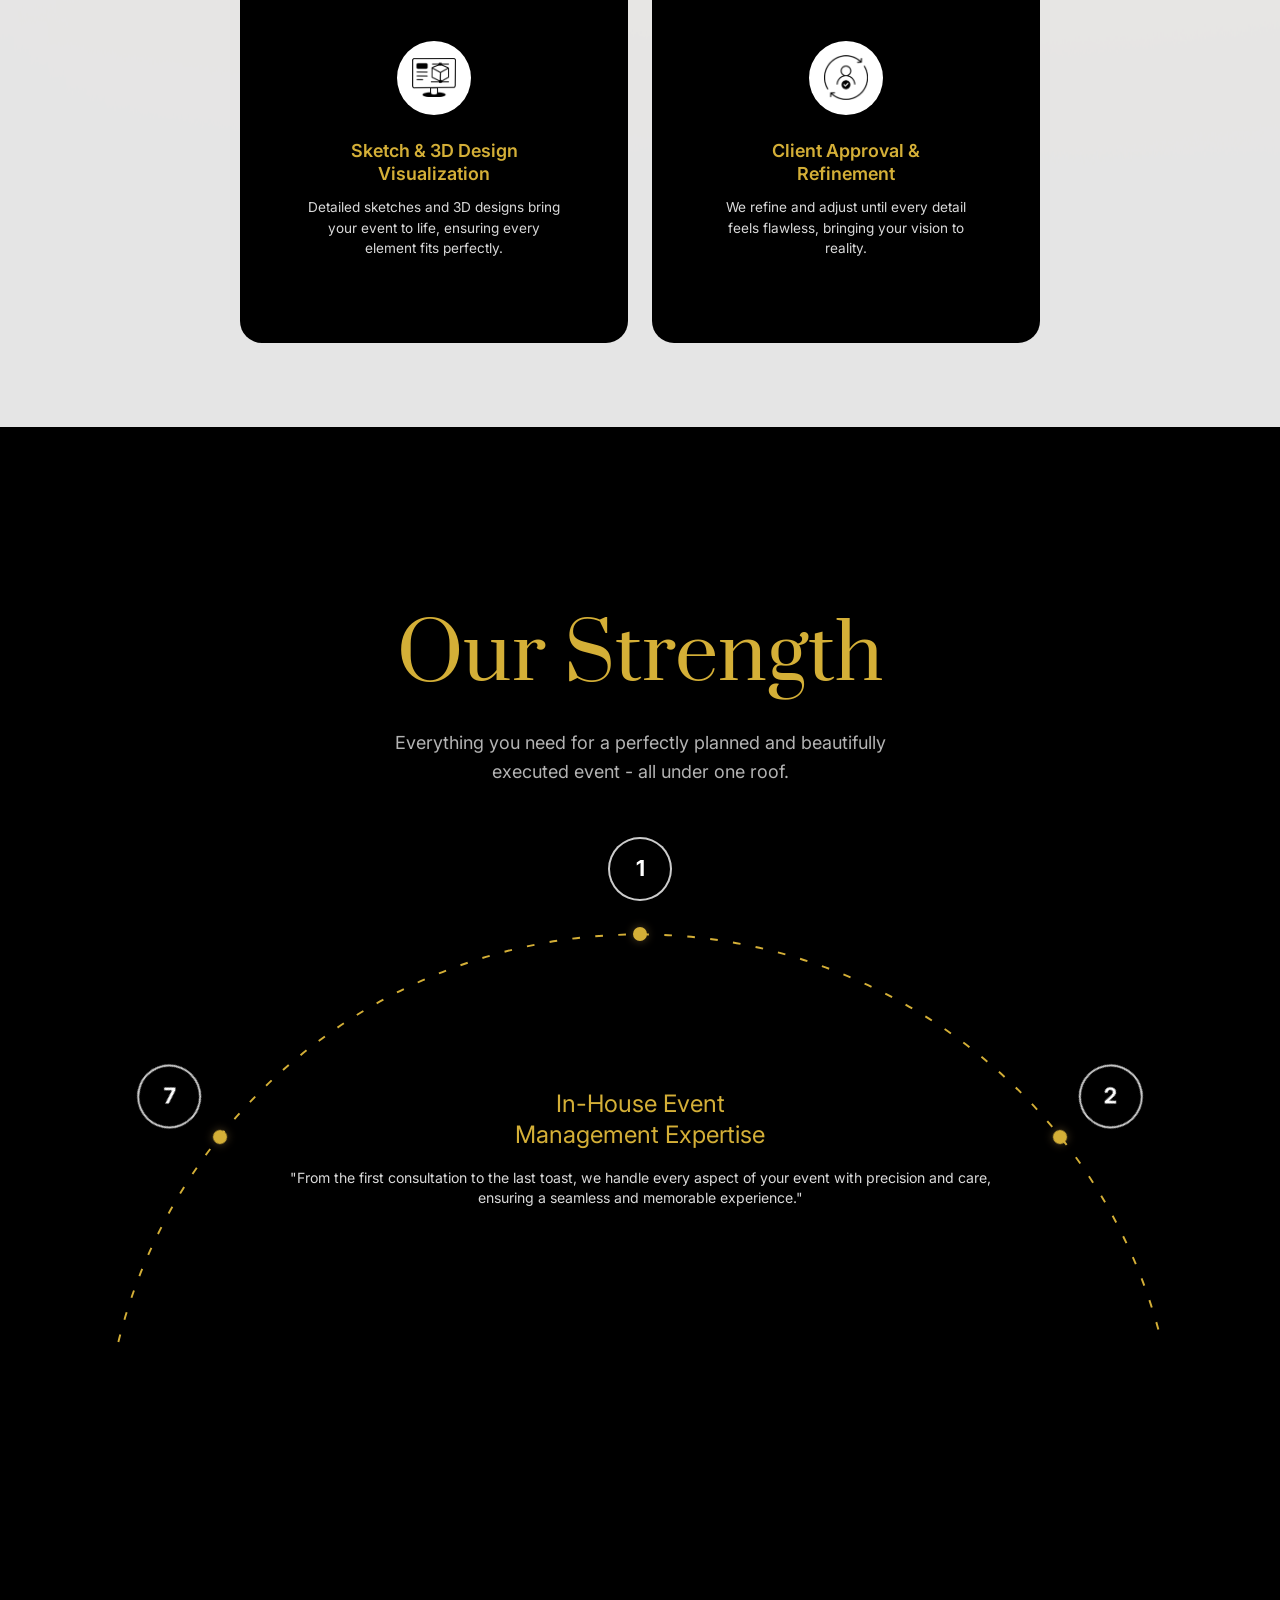
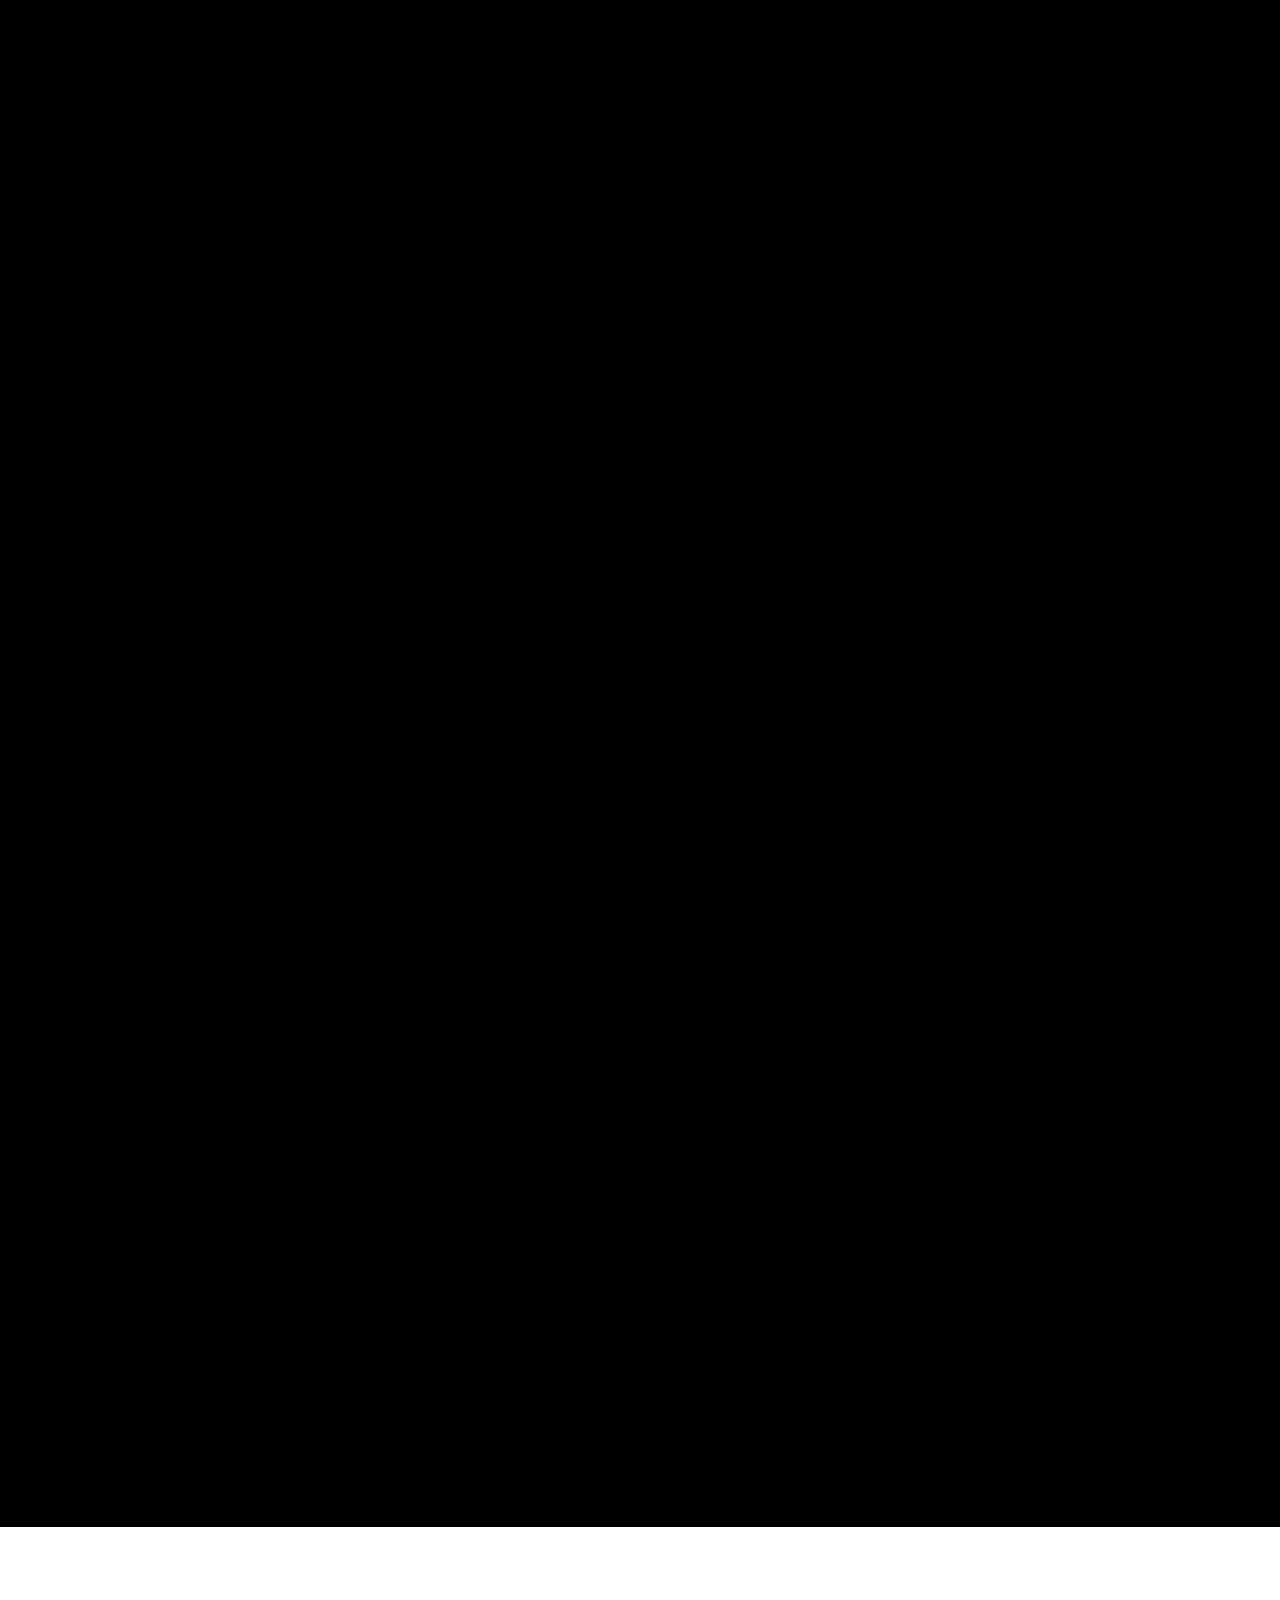
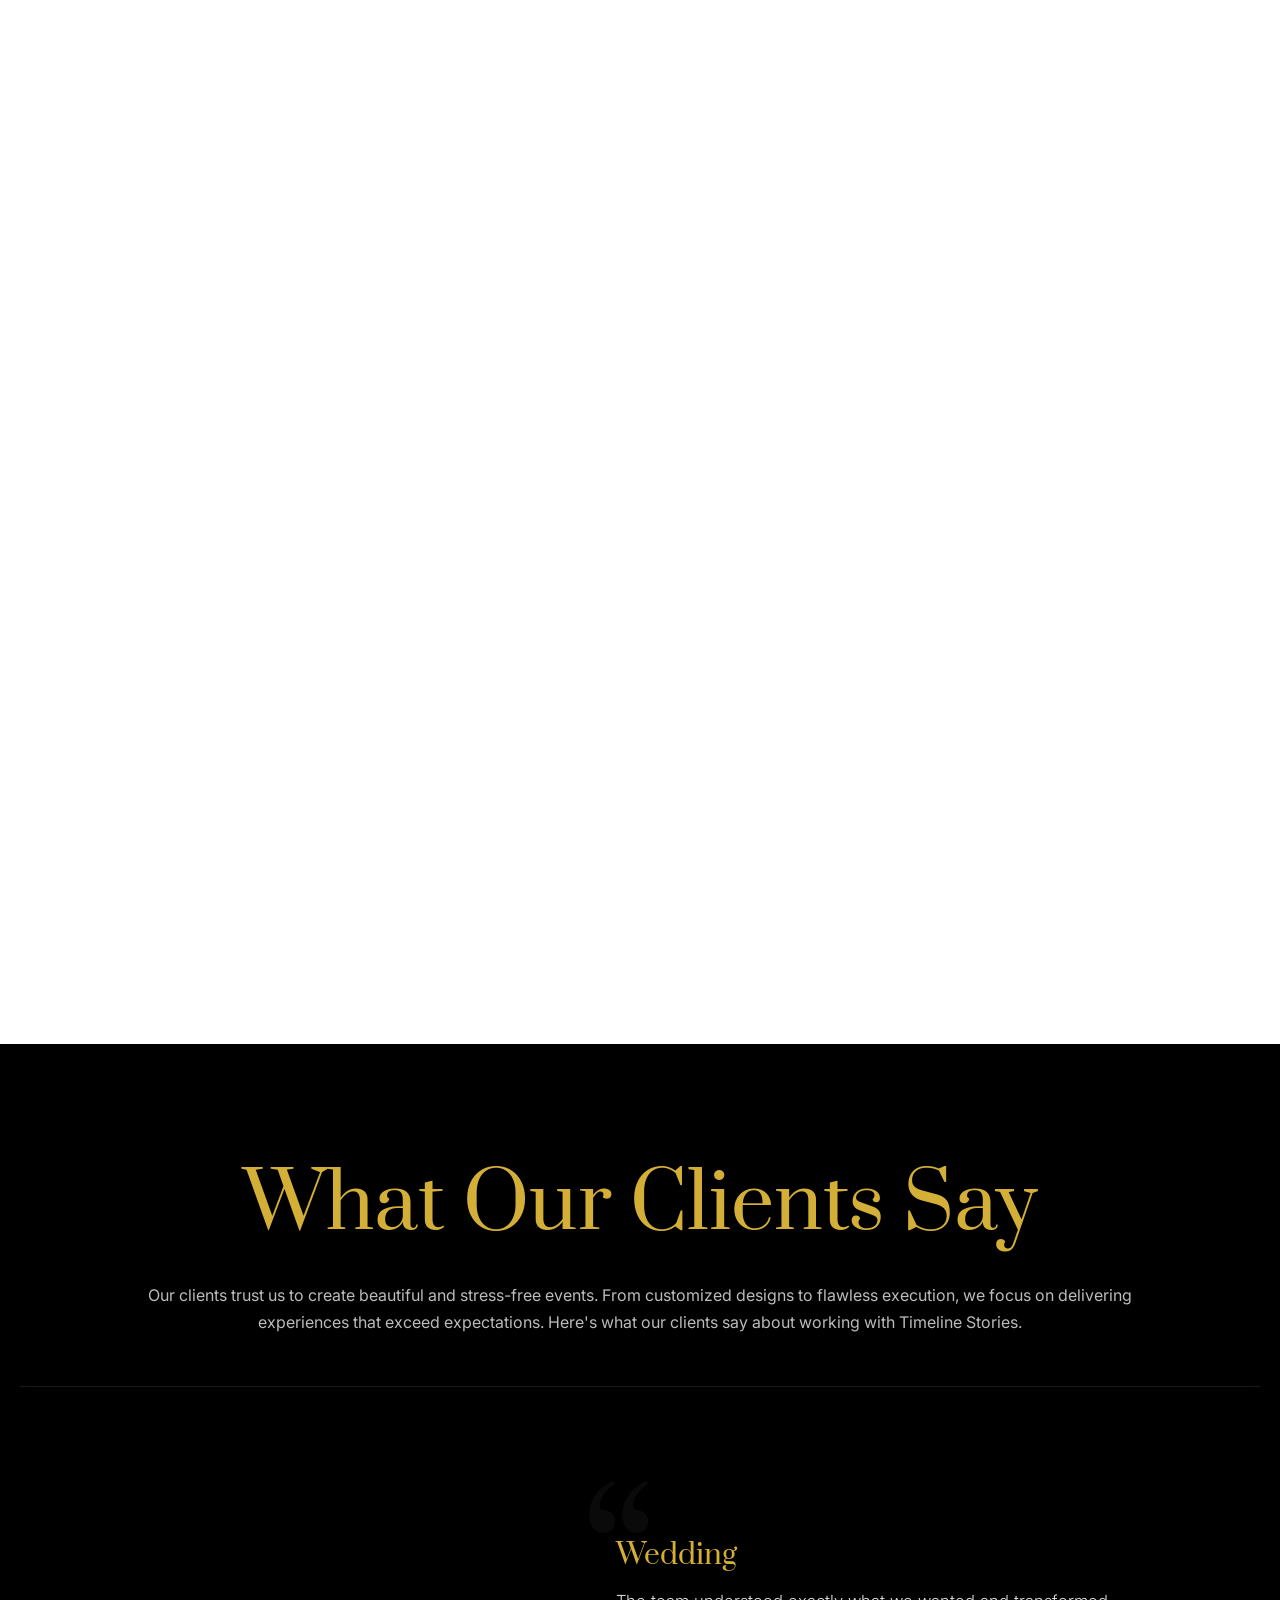
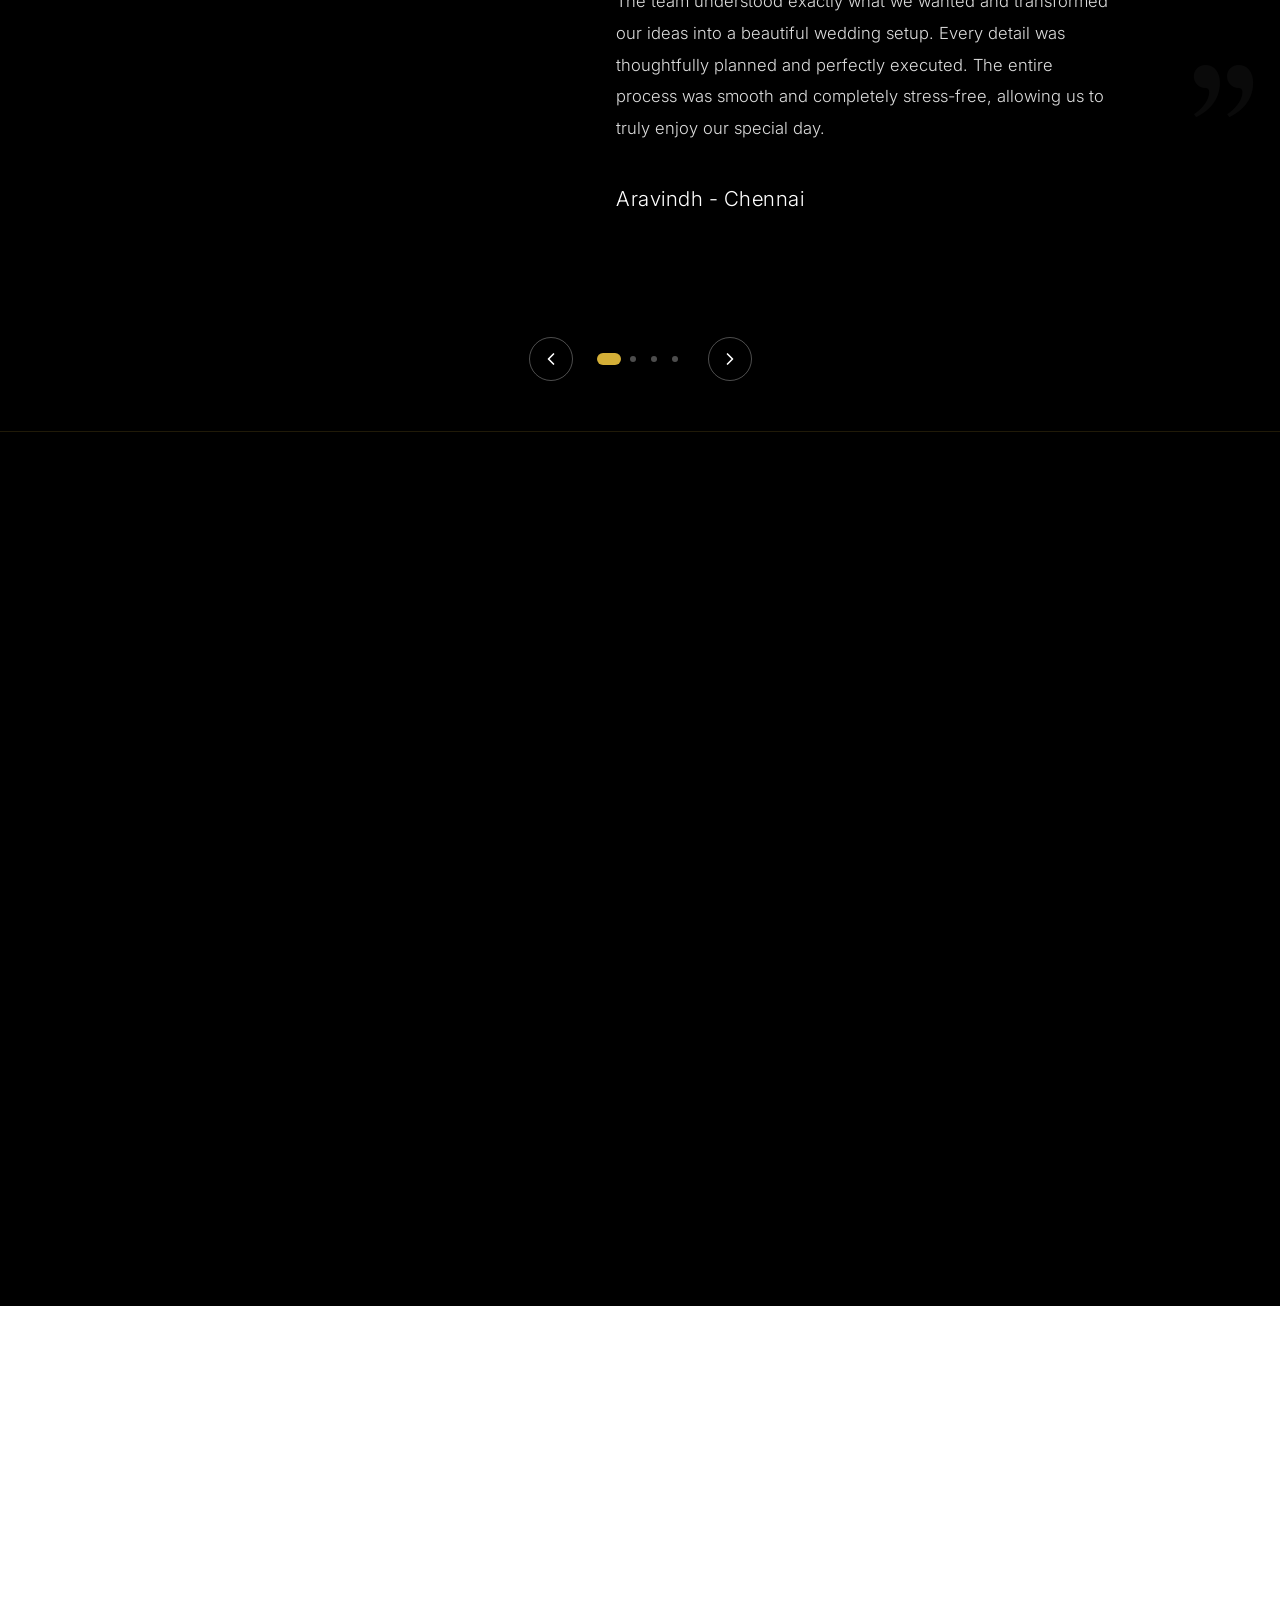
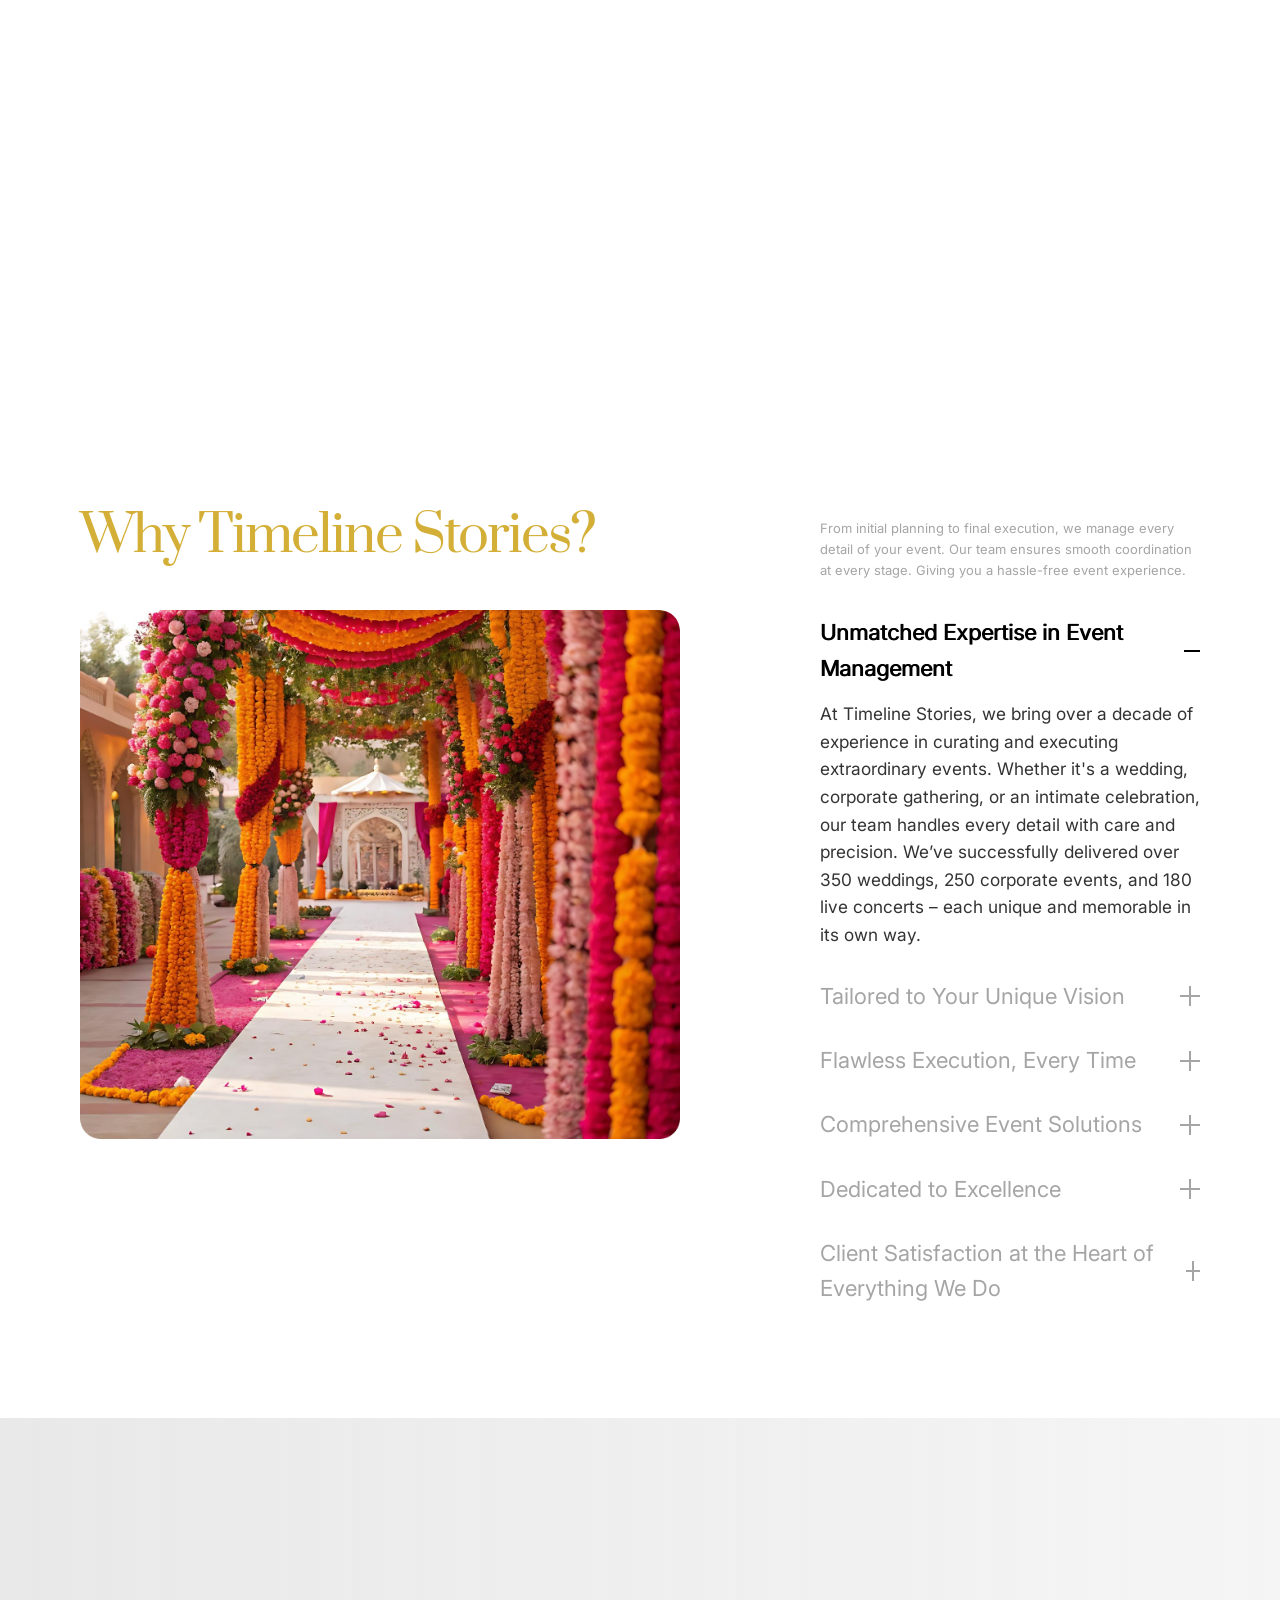
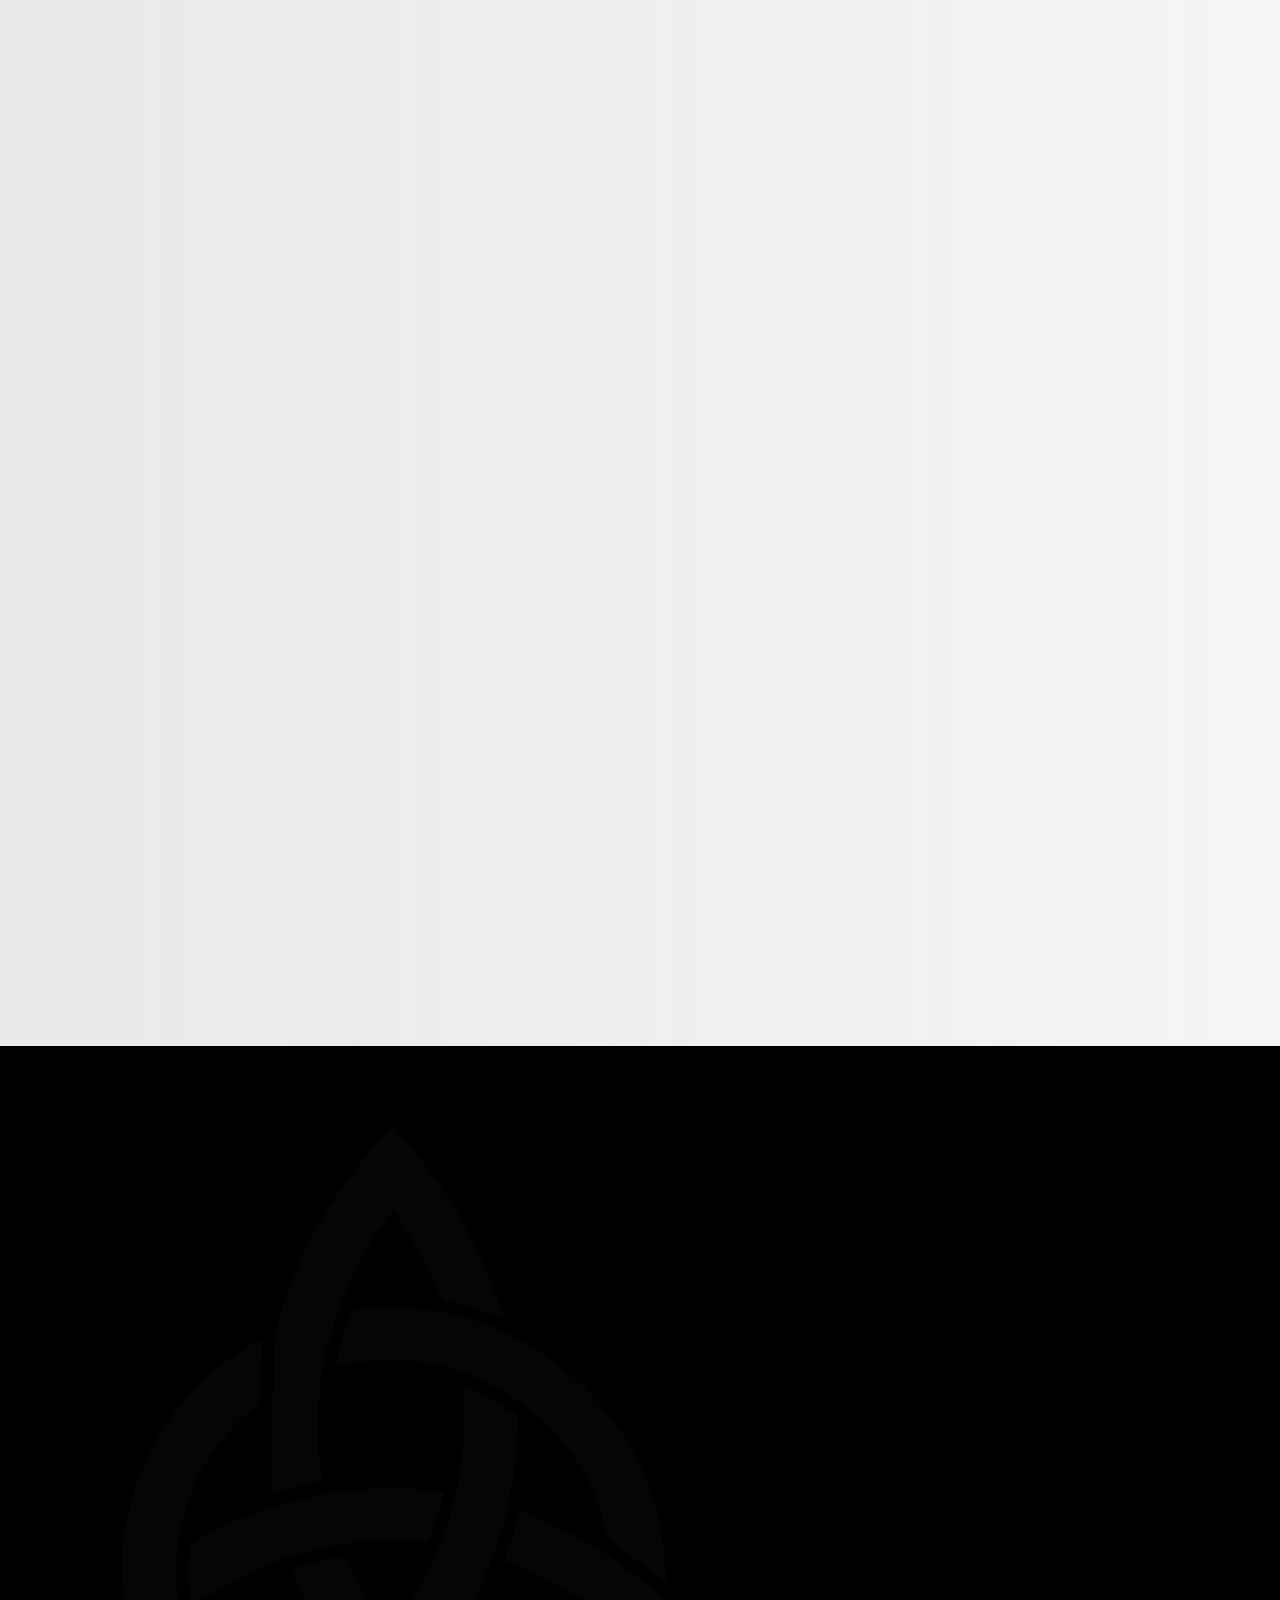
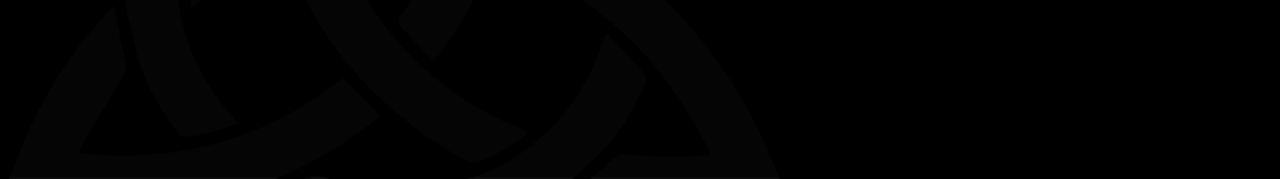
==== commit e25ec483: "Fix Case Study cursor misalignment by moving cursors to document root (absolute coordinate isolation" ====
--- a/index.html
+++ b/index.html
@@ -519,10 +519,6 @@
             </div>
         </div>
 
-        <!-- Custom Cursor Indicator -->
-        <div class="drag-cursor" id="dragCursor">
-            <span>Drag</span>
-        </div>
     </section>
 
     <!-- Testimonials Section -->
@@ -645,7 +641,6 @@
 
     <!-- Our Event Venues Section -->
     <section class="venues-section" id="venues">
-        <div class="venues-custom-cursor"><span>Drag</span></div>
         <div class="venues-header">
             <h2 class="venues-title">Our Event Venues</h2>
             <p class="venues-desc">From elegant halls to destination locations, explore the venues where Timeline
@@ -1127,6 +1122,9 @@
         </div>
     </div>
 
+    <!-- Custom Cursors (Moved to root for perfect alignment) -->
+    <div class="drag-cursor" id="dragCursor"><span>Drag</span></div>
+    <div class="venues-custom-cursor"><span>Drag</span></div>
 </body>
 
 </html>
--- a/styles.css
+++ b/styles.css
@@ -1966,11 +1966,8 @@
   object-fit: cover;
 }
 
-/* Drag Cursor Physic Lerp */
 .drag-cursor {
   position: fixed;
-  top: 0;
-  left: 0;
   width: 94px;
   height: 94px;
   background-color: #000;
@@ -1984,19 +1981,24 @@
   opacity: 0;
   visibility: hidden;
   box-shadow: 0 15px 40px rgba(0, 0, 0, 0.3);
-  transform: translate(-50%, -50%) scale(0.4);
-  /* Transform handled by JS for lerp, transition for scale/opacity */
-  transition: opacity 0.3s ease, transform 0.4s cubic-bezier(0.165, 0.84, 0.44, 1), visibility 0.3s;
+  /* Movement handled by transform: translate3d in JS */
+  left: 0;
+  top: 0;
+  /* alignment and scale handled separately to avoid movement lag */
+  translate: -50% -50%;
+  scale: 0.4;
+  will-change: transform, scale, opacity;
+  transition: opacity 0.3s ease, scale 0.4s cubic-bezier(0.165, 0.84, 0.44, 1), visibility 0.3s;
 }
 
 .drag-cursor.active {
   opacity: 1;
   visibility: visible;
-  transform: translate(-50%, -50%) scale(1);
+  scale: 1;
 }
 
 .drag-cursor.dragging {
-  transform: translate(-50%, -50%) scale(0.93);
+  scale: 0.93;
 }
 
 .drag-cursor span {
@@ -2380,8 +2382,6 @@
 /* Custom Cursor Follower - Matched to Case Study Drag Ball */
 .venues-custom-cursor {
   position: fixed;
-  top: 0;
-  left: 0;
   width: 94px;
   height: 94px;
   background-color: #000;
@@ -2396,20 +2396,23 @@
   pointer-events: none;
   opacity: 0;
   visibility: hidden;
-  box-shadow: 0 15px 40px rgba(0, 0, 0, 0.3);
-  transform: translate(-50%, -50%) scale(0.4);
-  /* Movement handled by script.js Lerp, scale handles by CSS transition */
-  transition: opacity 0.3s ease, transform 0.4s cubic-bezier(0.165, 0.84, 0.44, 1), visibility 0.3s;
+  /* movement separate from alignment/scale to avoid lag */
+  left: 0;
+  top: 0;
+  translate: -50% -50%;
+  scale: 0.4;
+  will-change: transform, scale, opacity;
+  transition: opacity 0.3s ease, scale 0.4s cubic-bezier(0.165, 0.84, 0.44, 1), visibility 0.3s;
 }
 
 .venues-custom-cursor.active {
   opacity: 1;
   visibility: visible;
-  transform: translate(-50%, -50%) scale(1);
+  scale: 1;
 }
 
 .venues-custom-cursor.dragging {
-  transform: translate(-50%, -50%) scale(0.93);
+  scale: 0.93;
 }
 
 .venues-custom-cursor span {
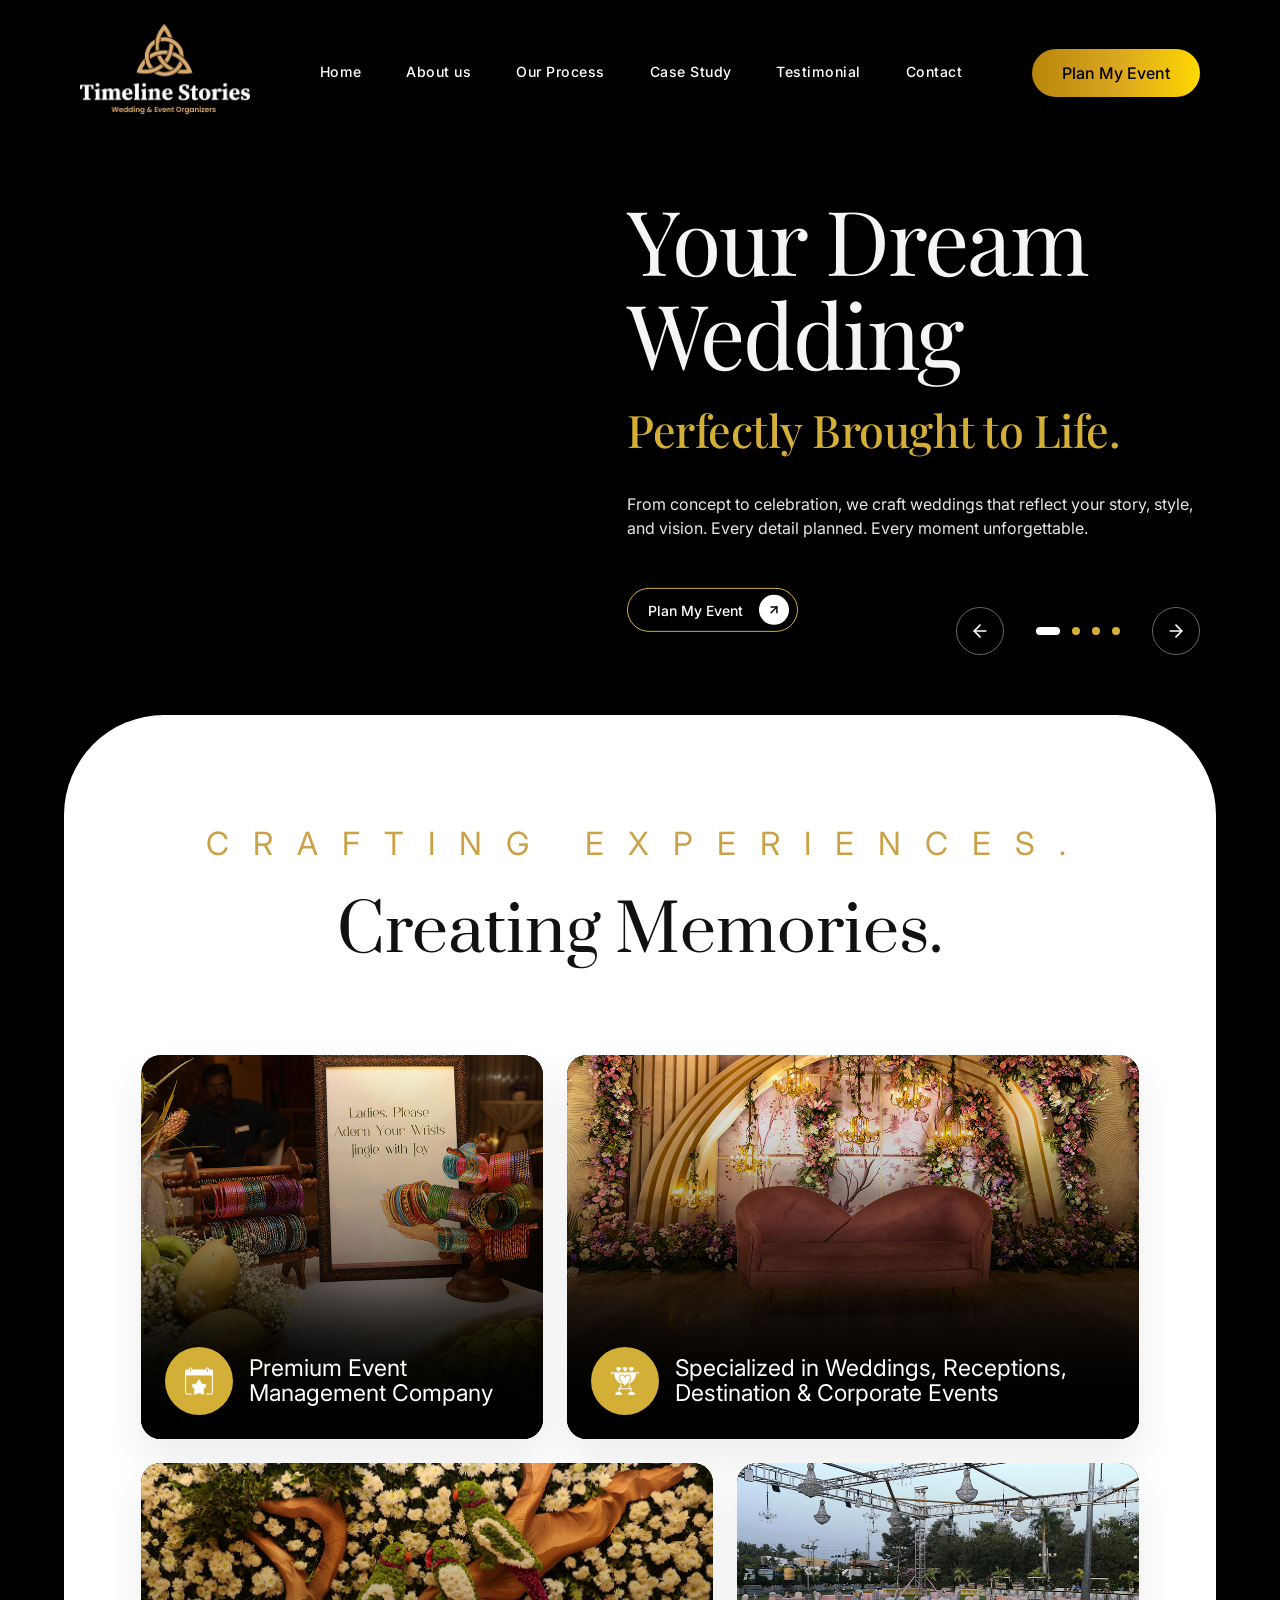
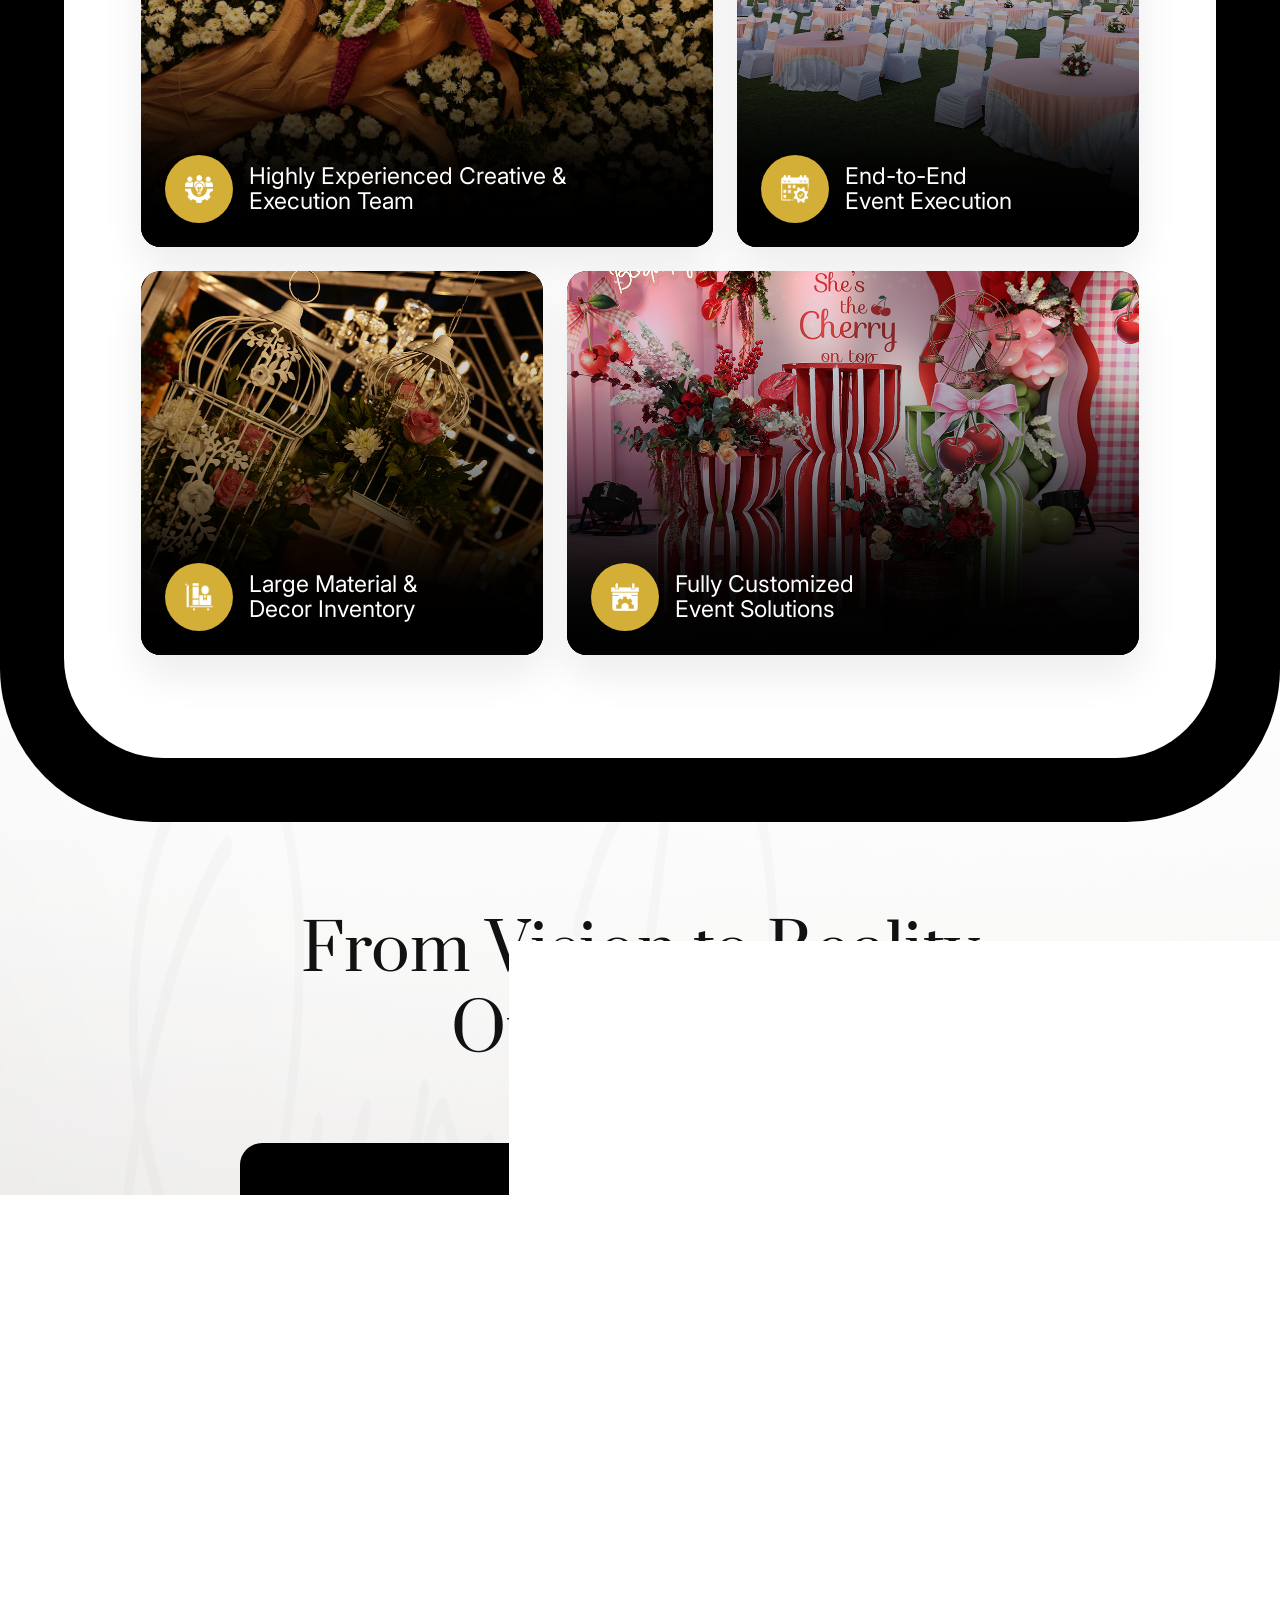
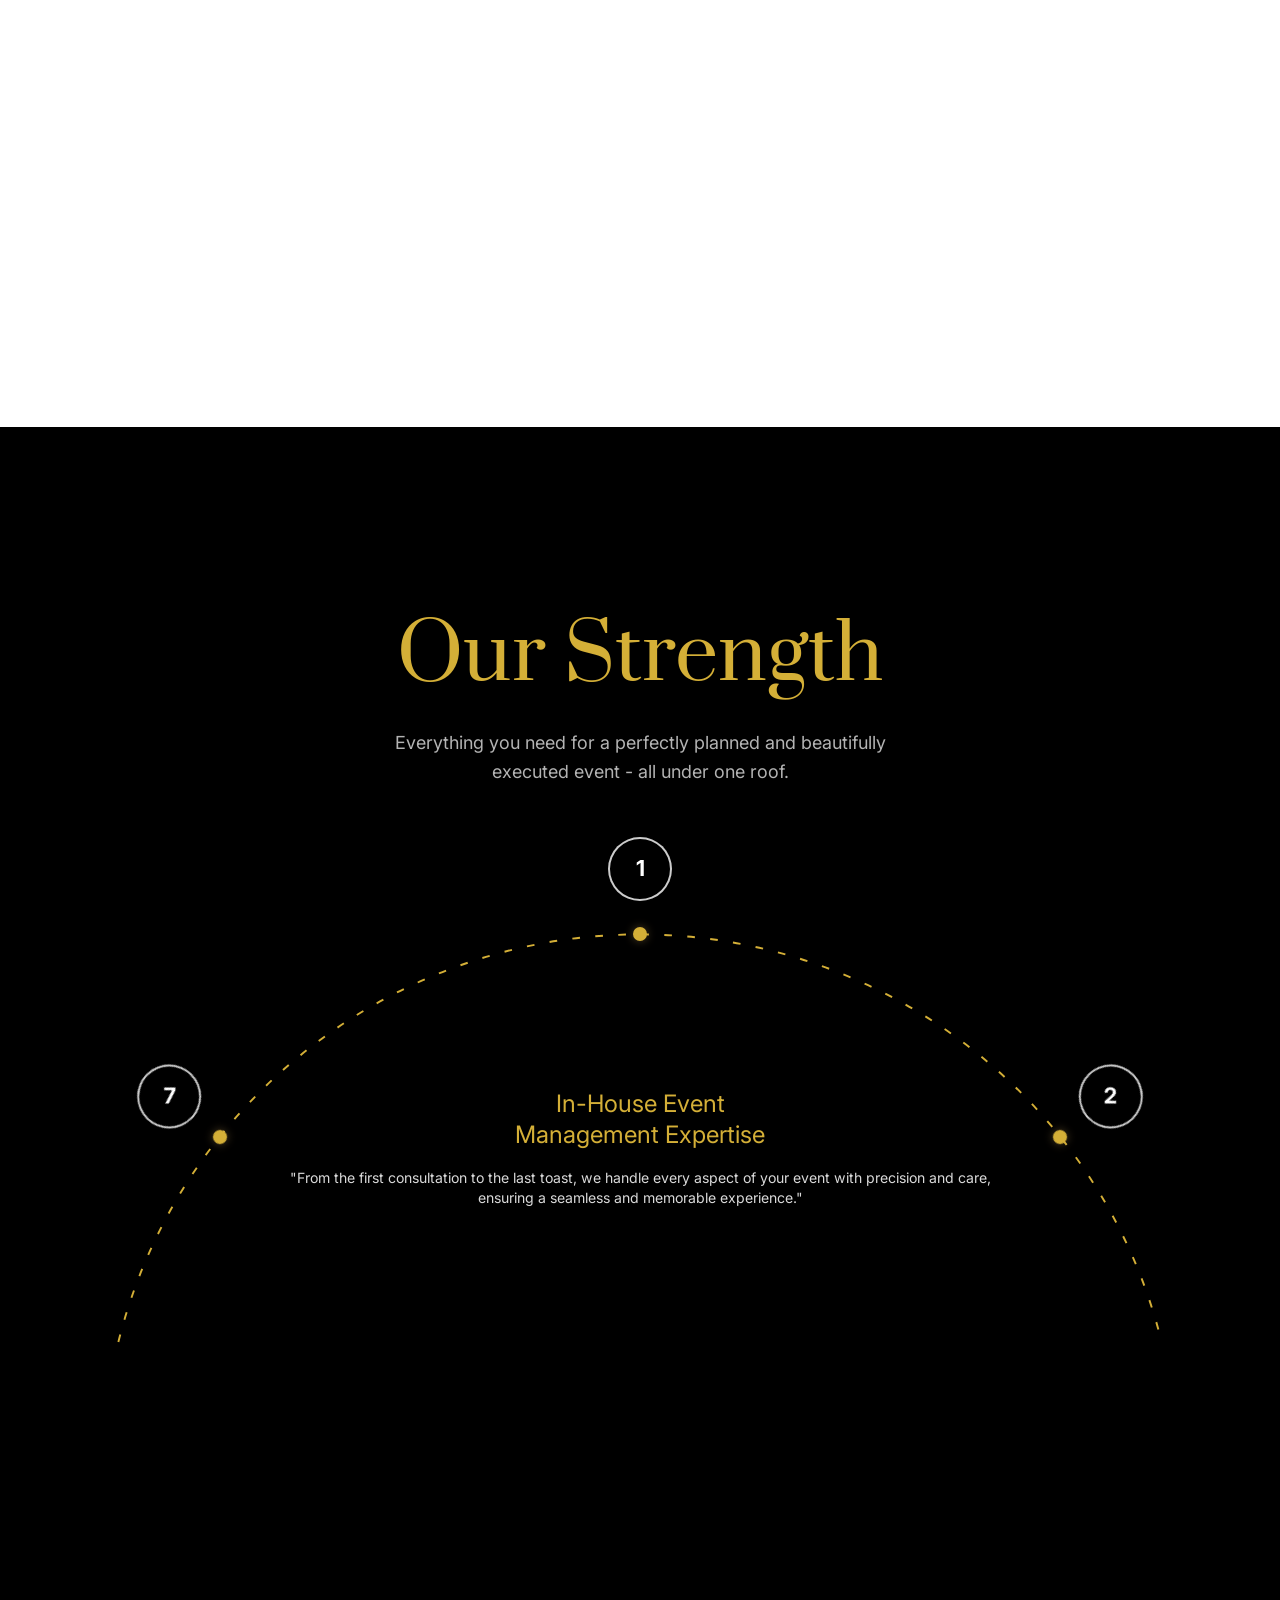
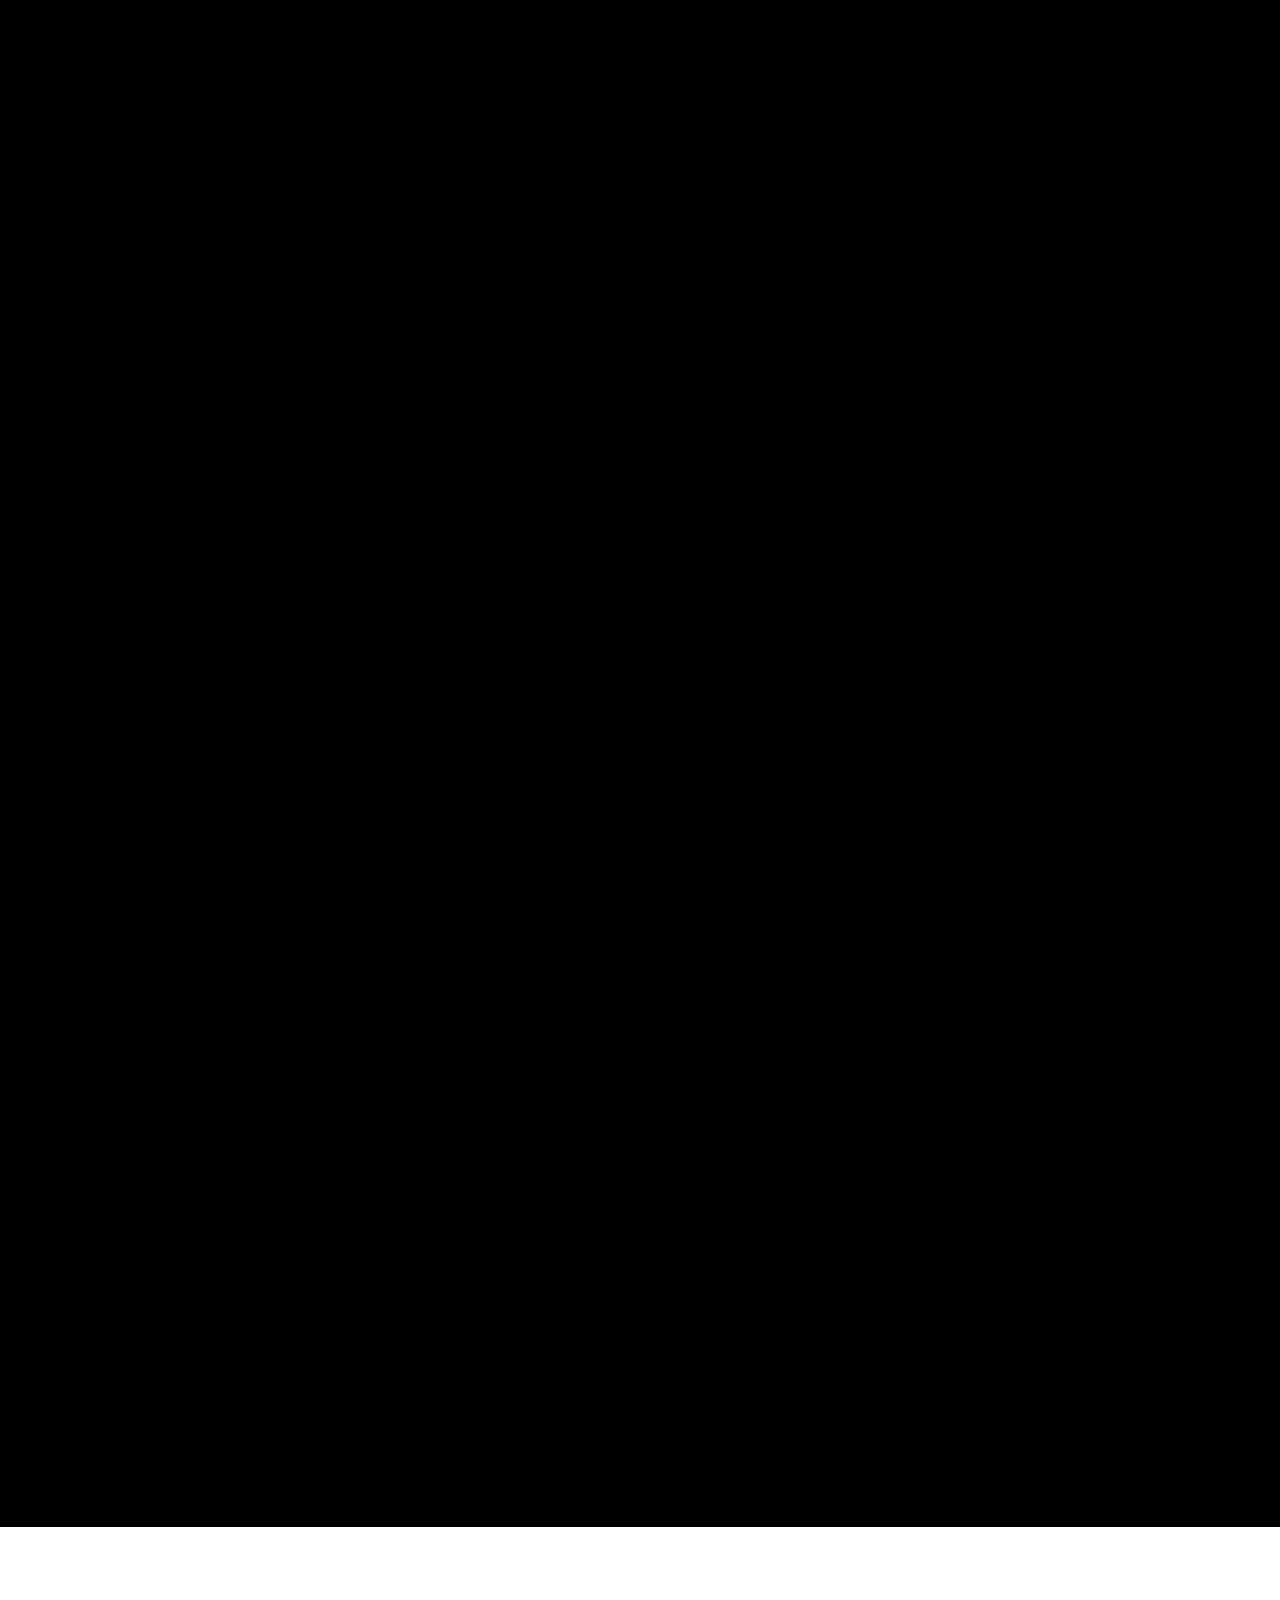
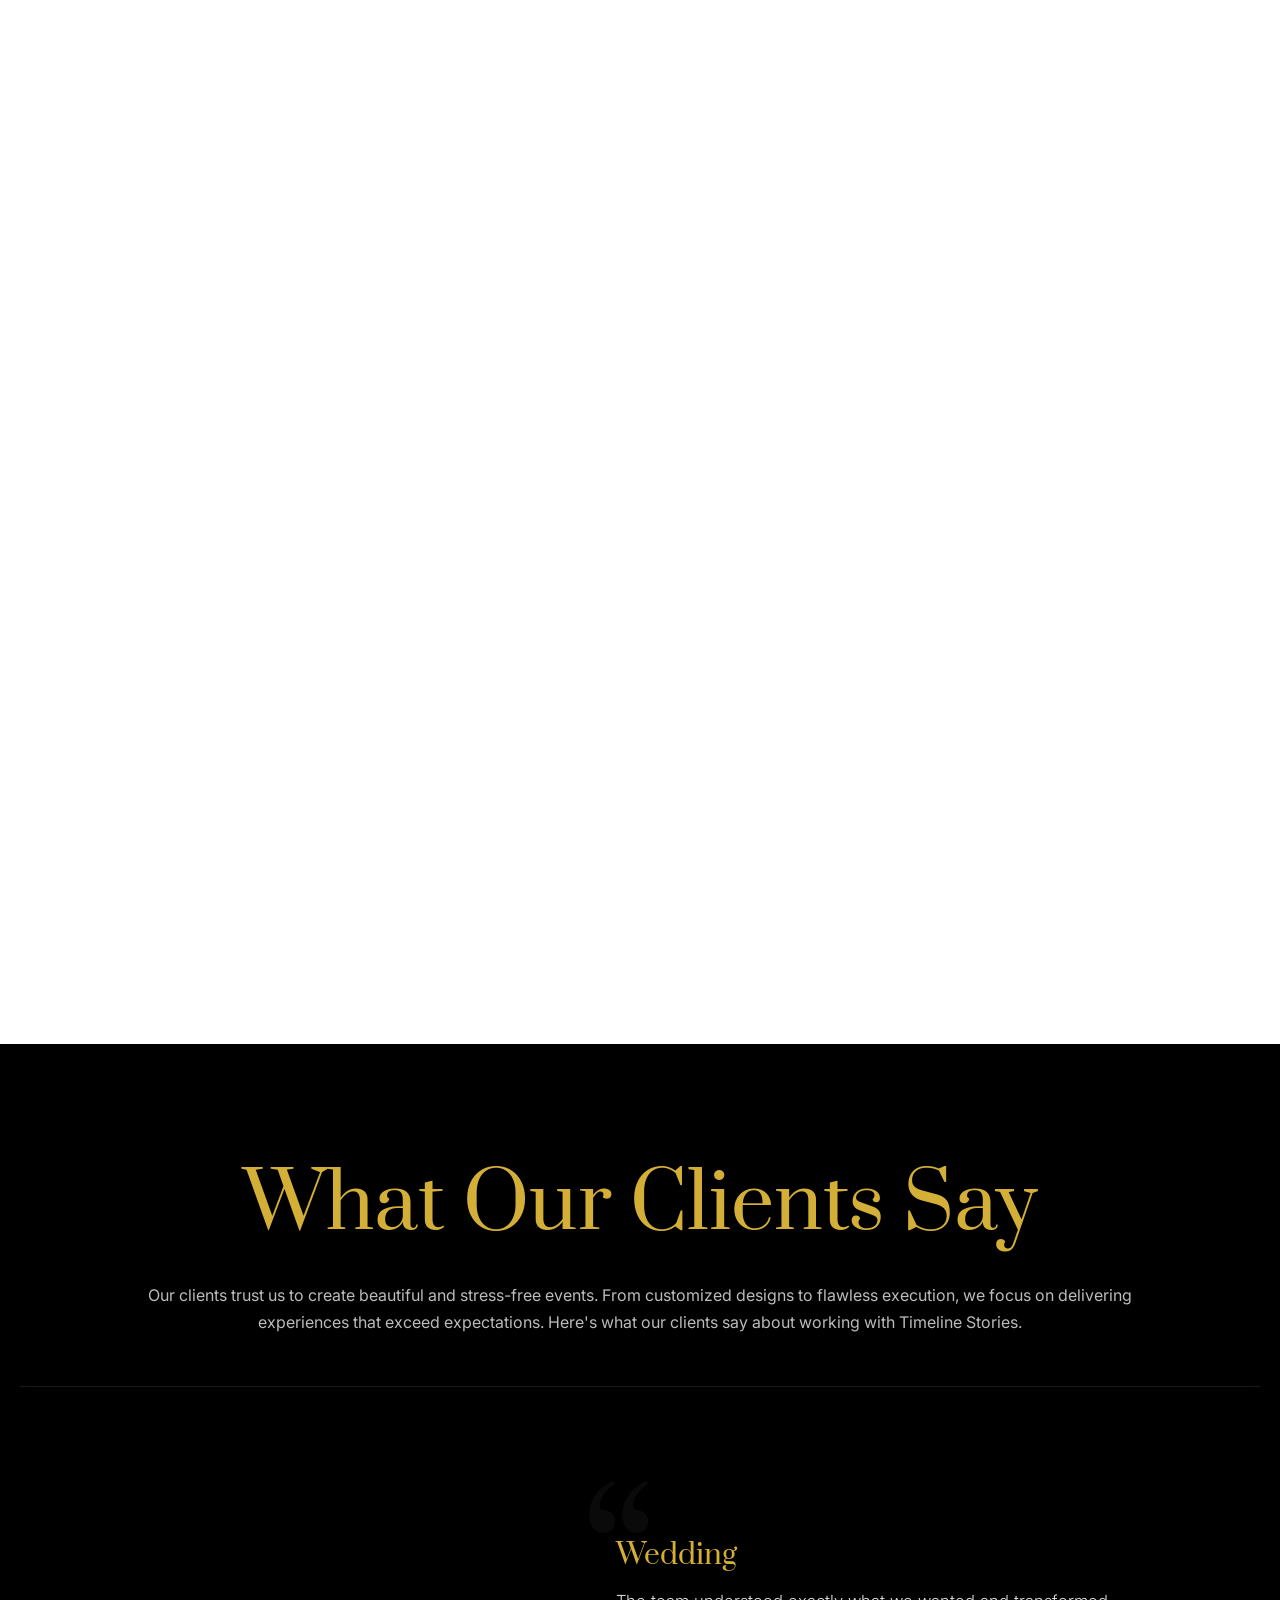
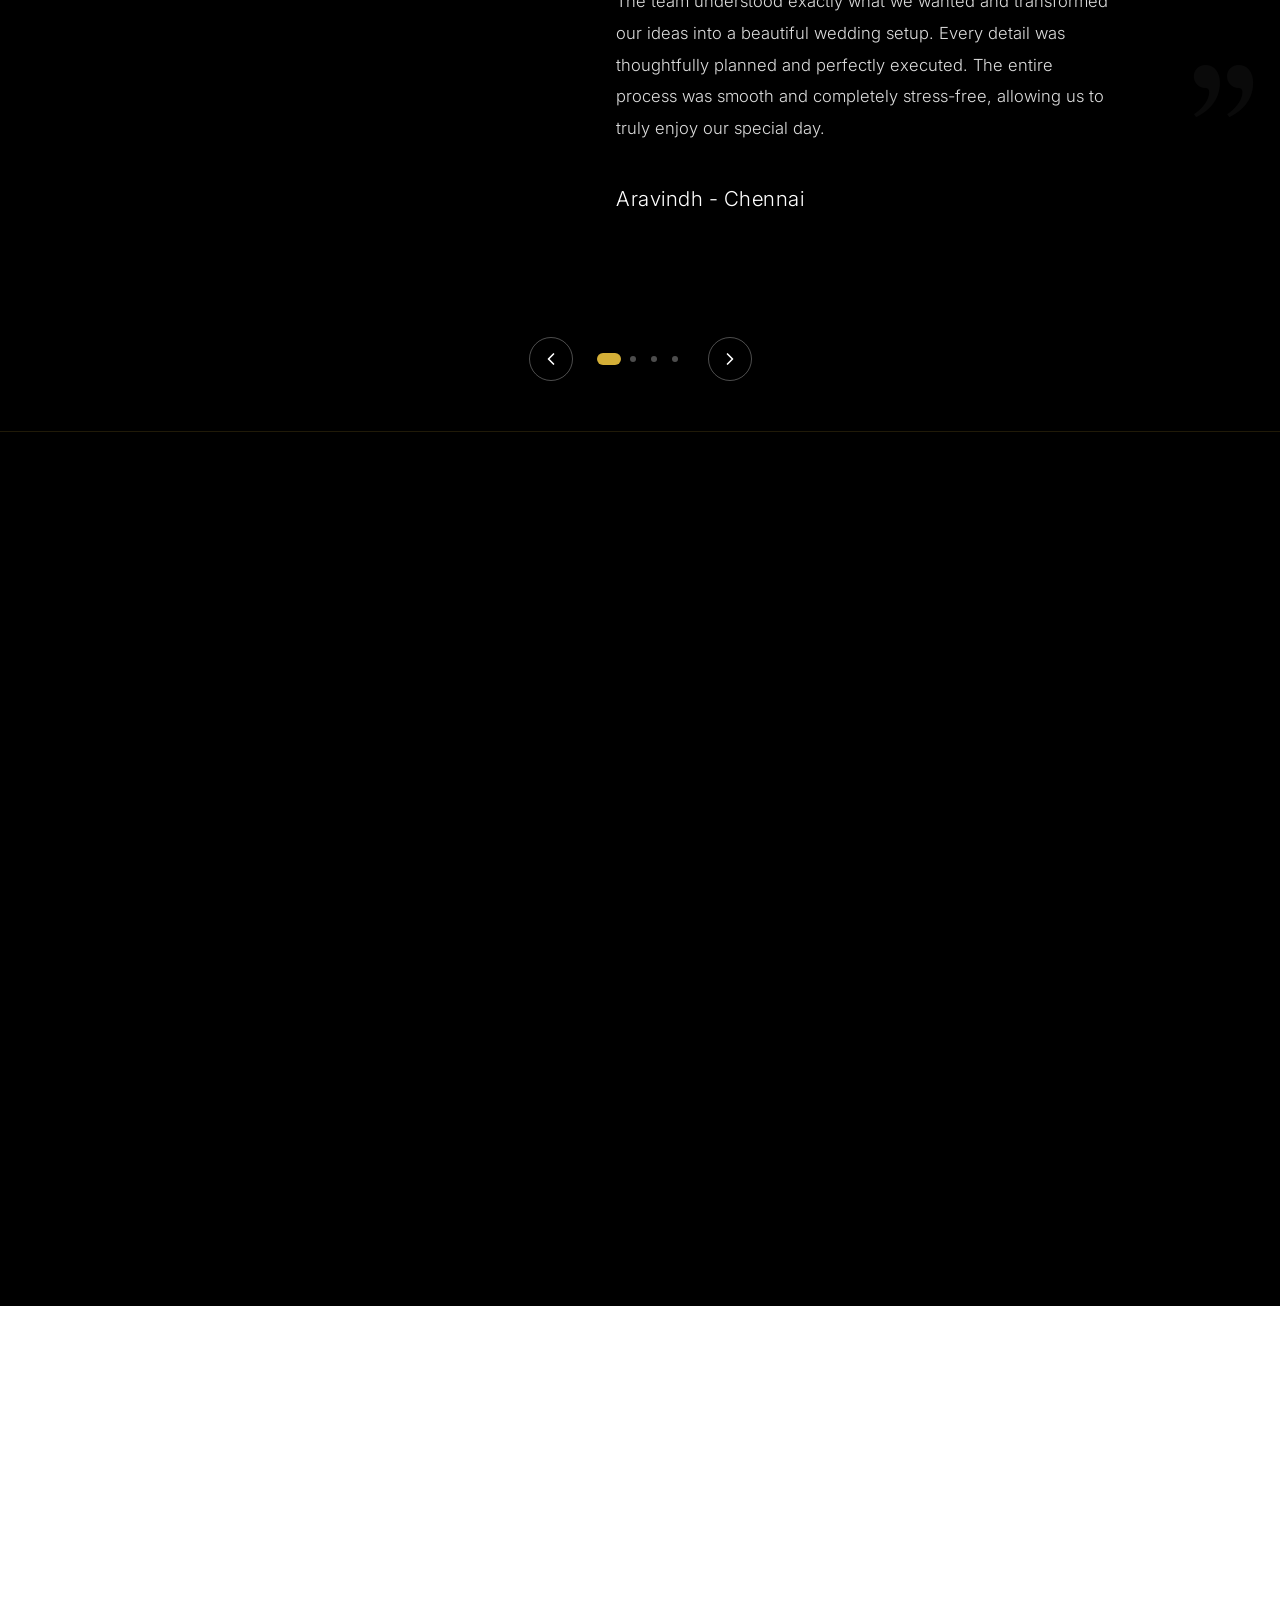
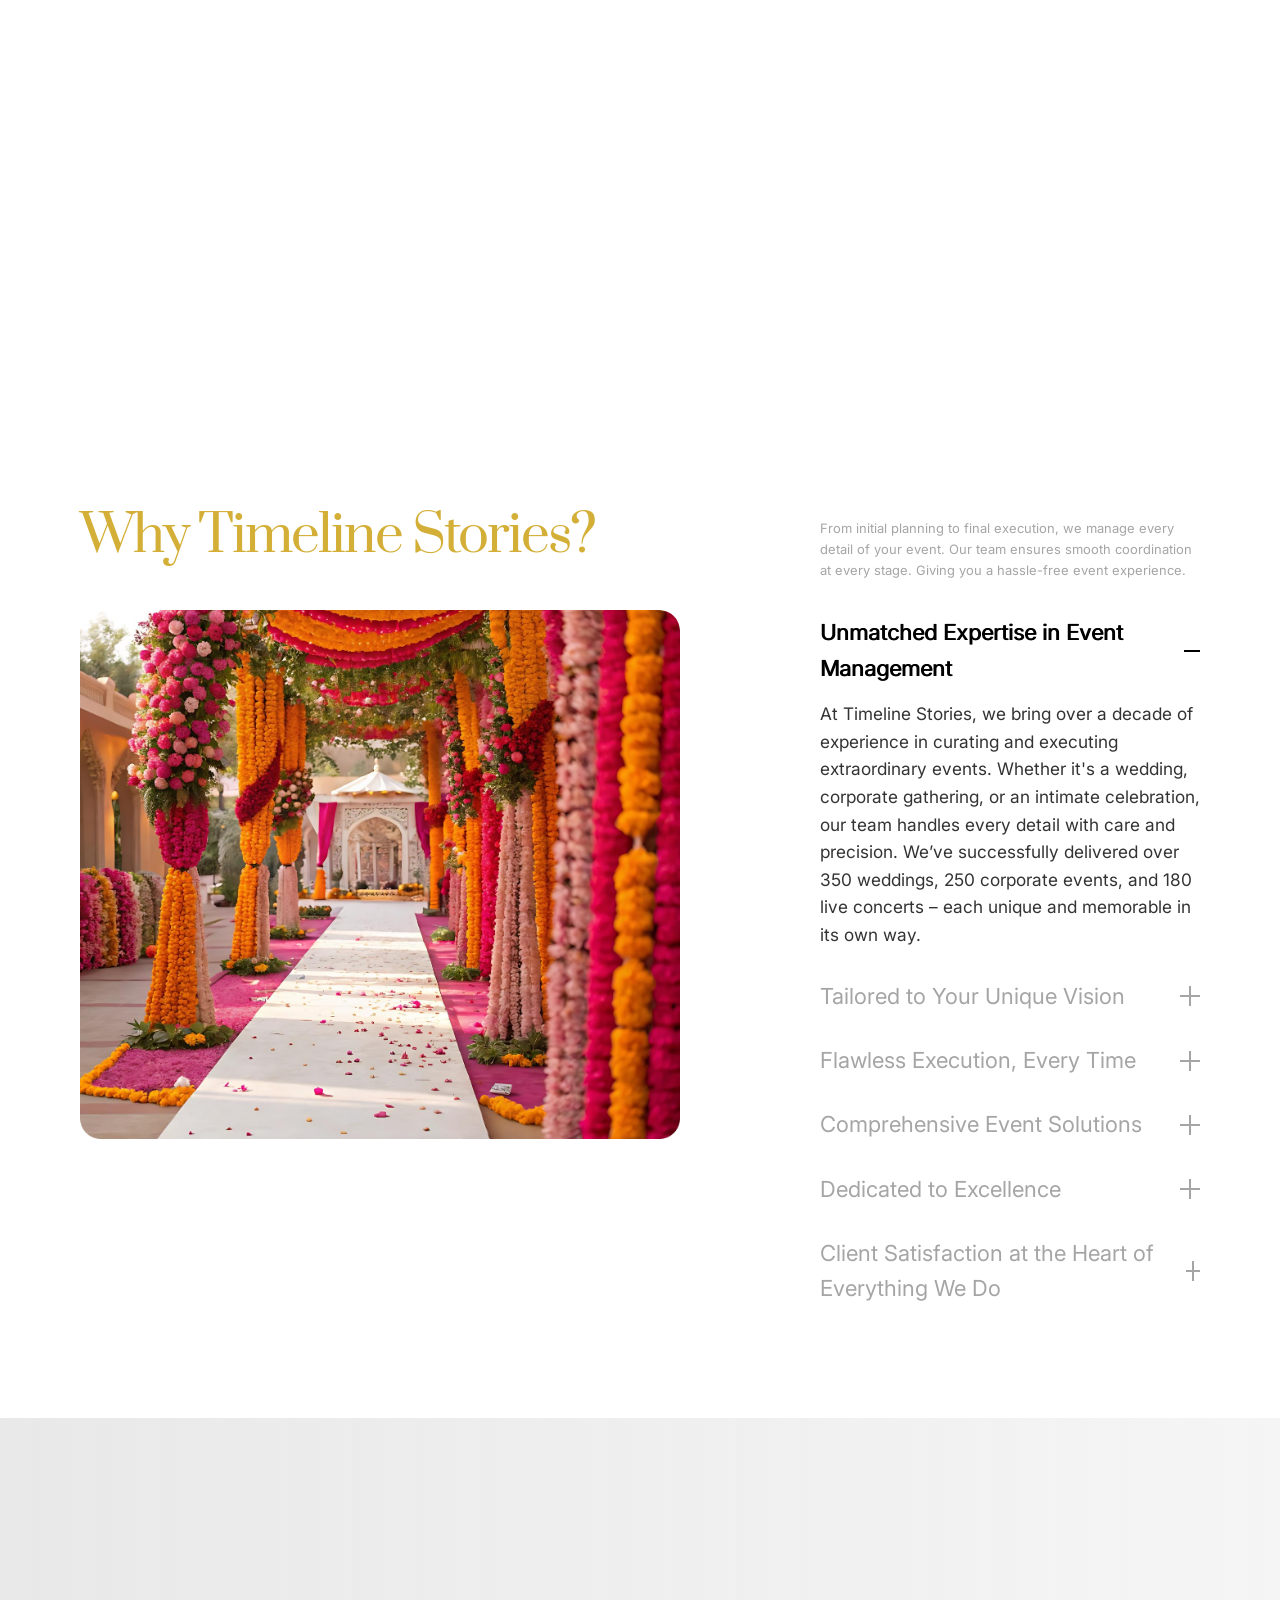
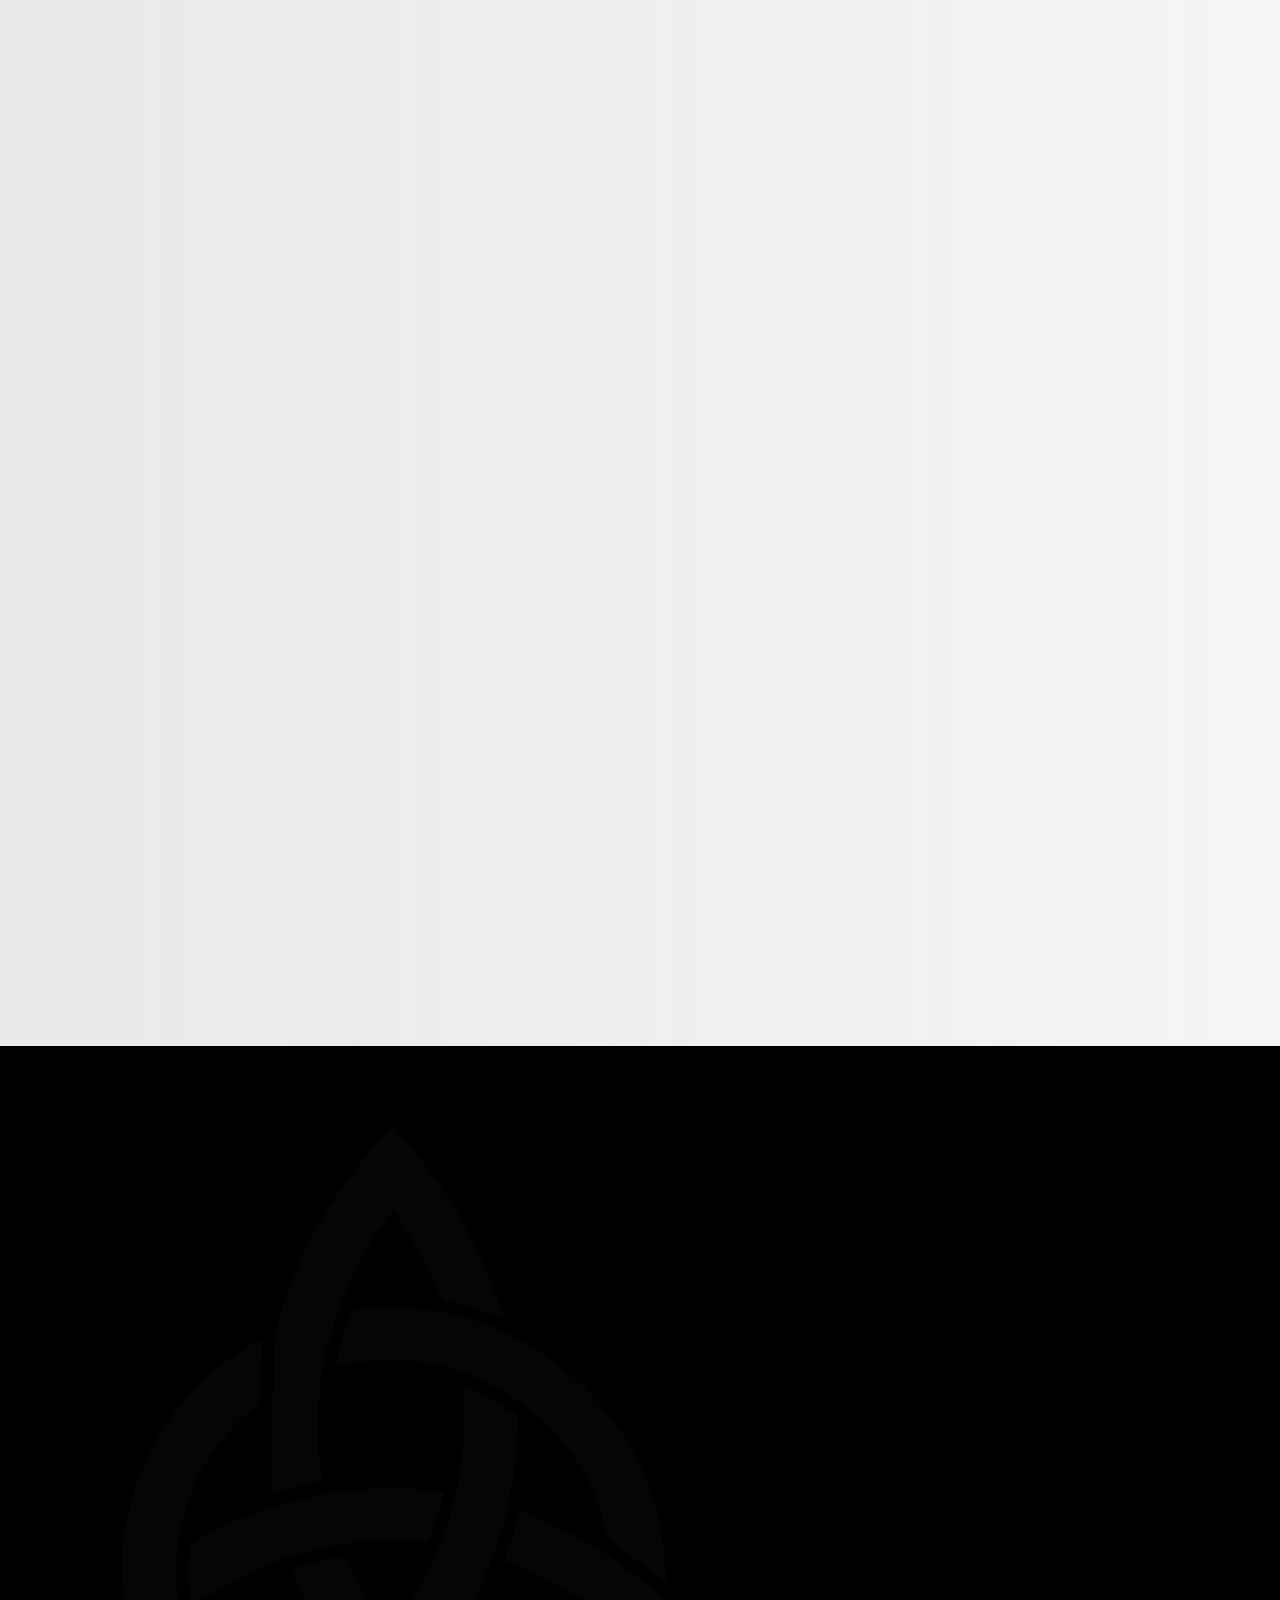
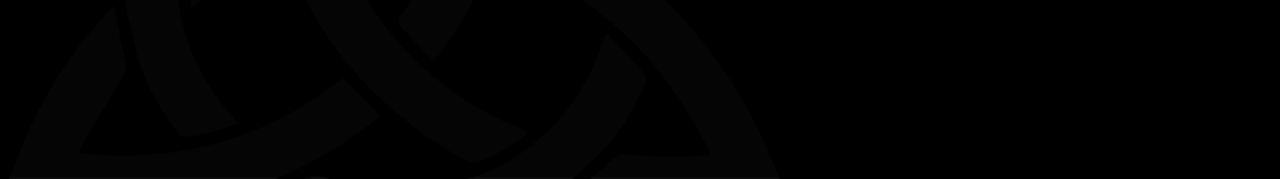
==== commit 4722b5d4: "Fix missing icon background in feature card by adding .card-icon wrapper" ====
--- a/index.html
+++ b/index.html
@@ -140,7 +140,9 @@
                         <img src="./images/card1.png" alt="Event setup" class="card-img" loading="lazy" decoding="async" width="500" height="400" />
                         <div class="card-overlay"></div>
                         <div class="card-content">
+                            <div class="card-icon">
                                 <img src="./images/ce1.png" alt="Icon" width="28" height="28" loading="lazy">
+                            </div>
                             <h4 class="card-title">Premium Event<br>Management Company</h4>
                         </div>
                     </div>
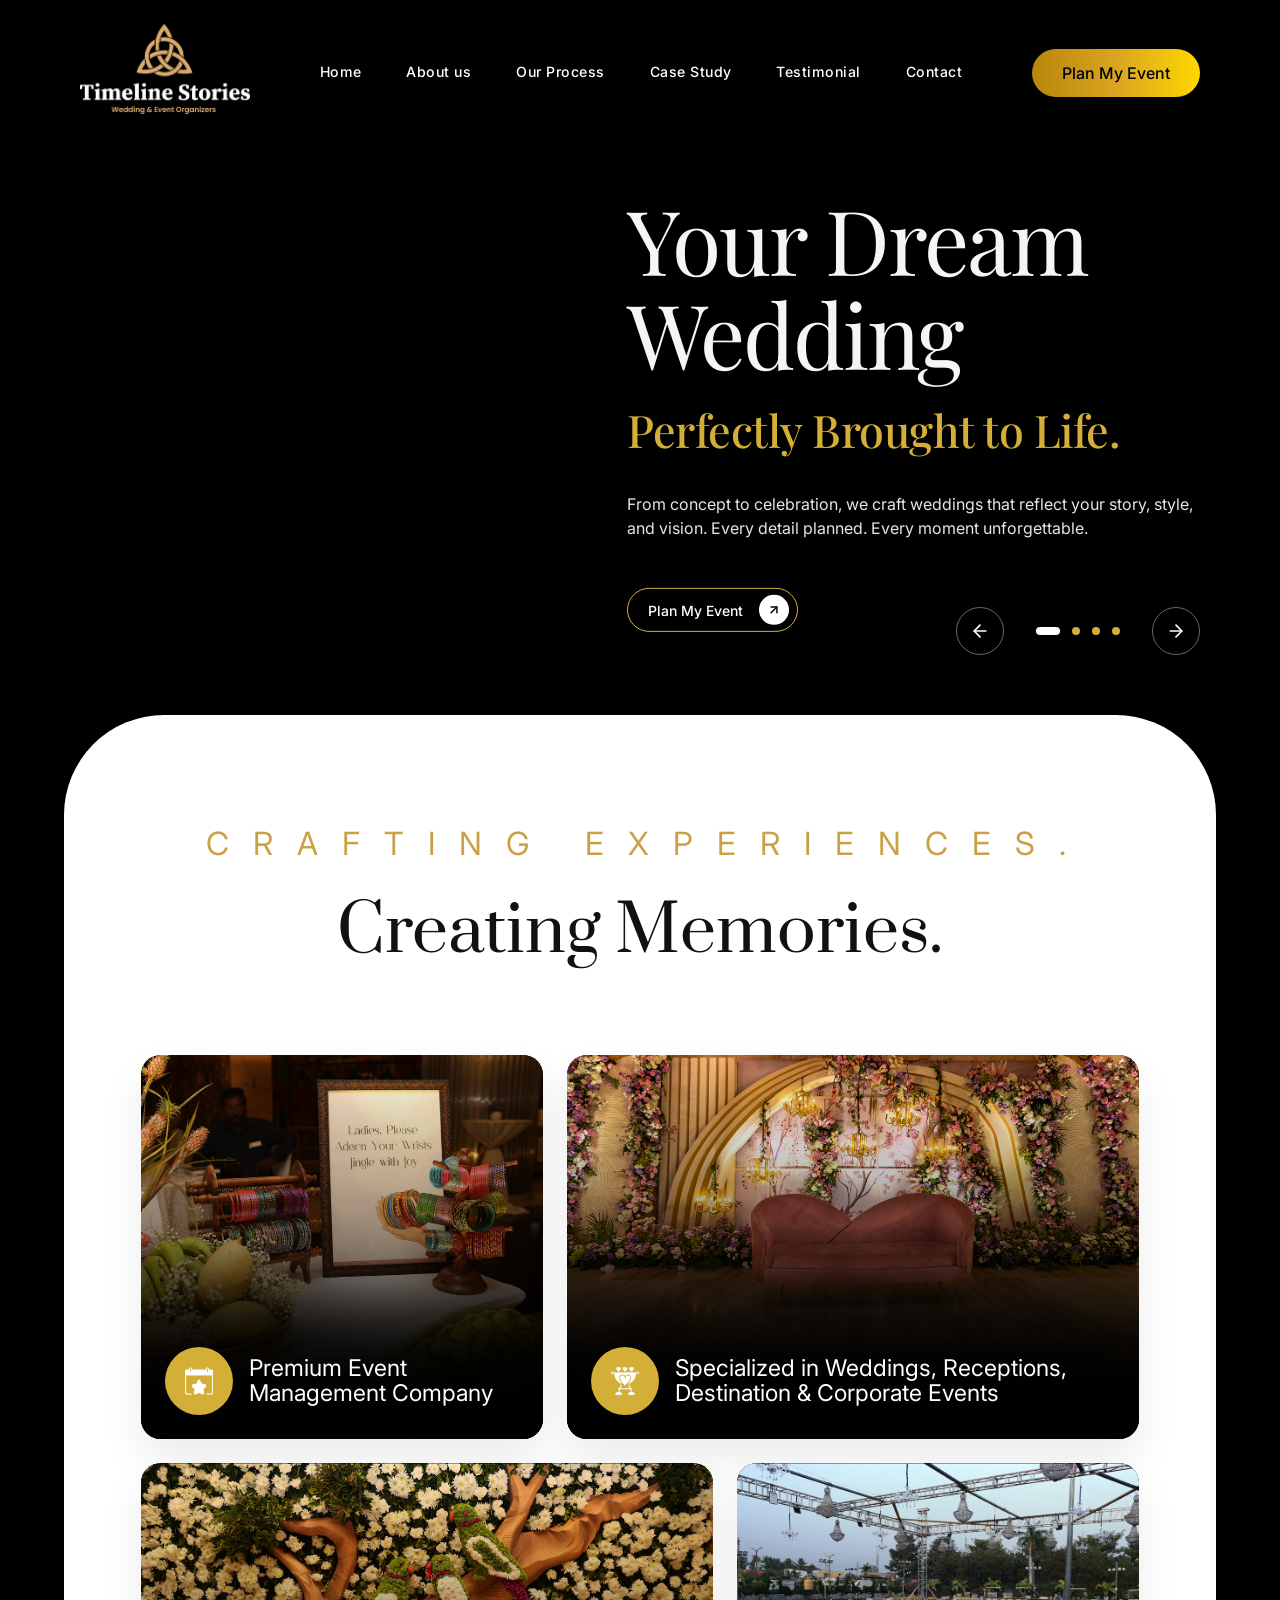
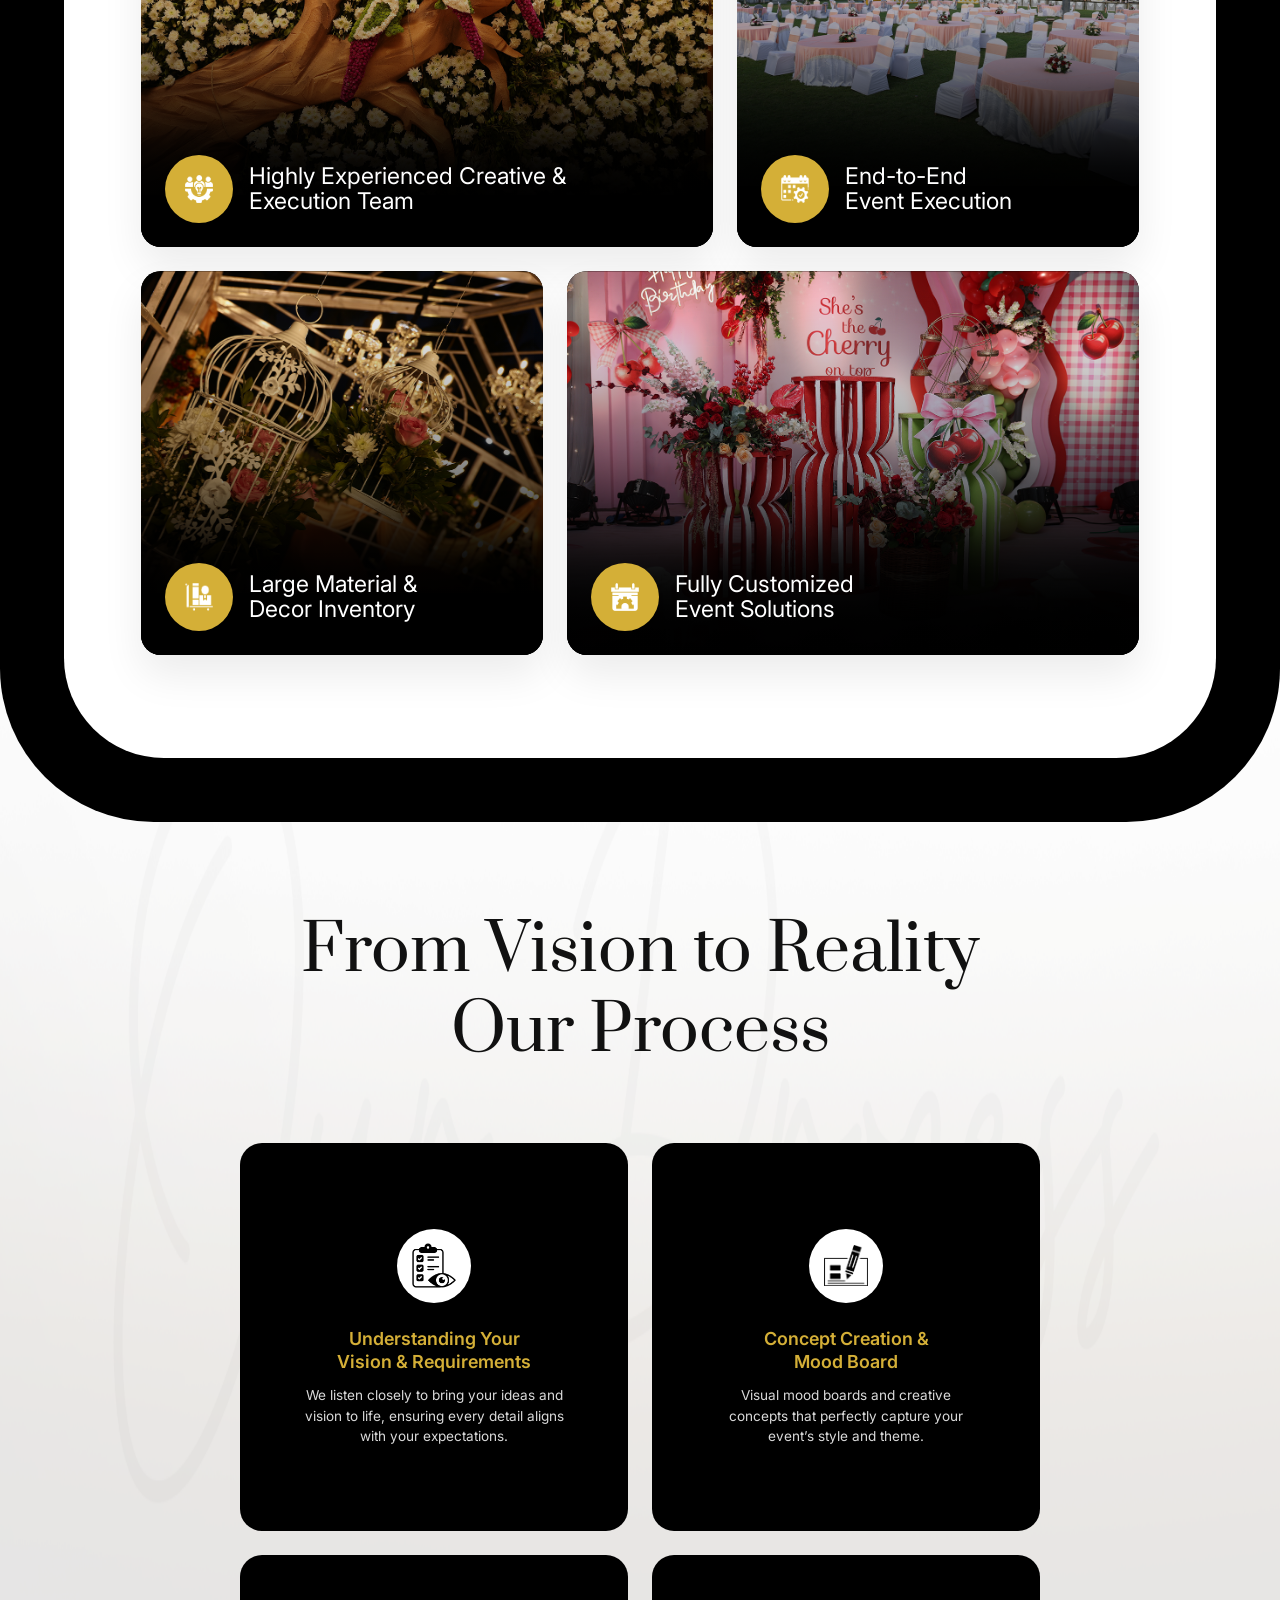
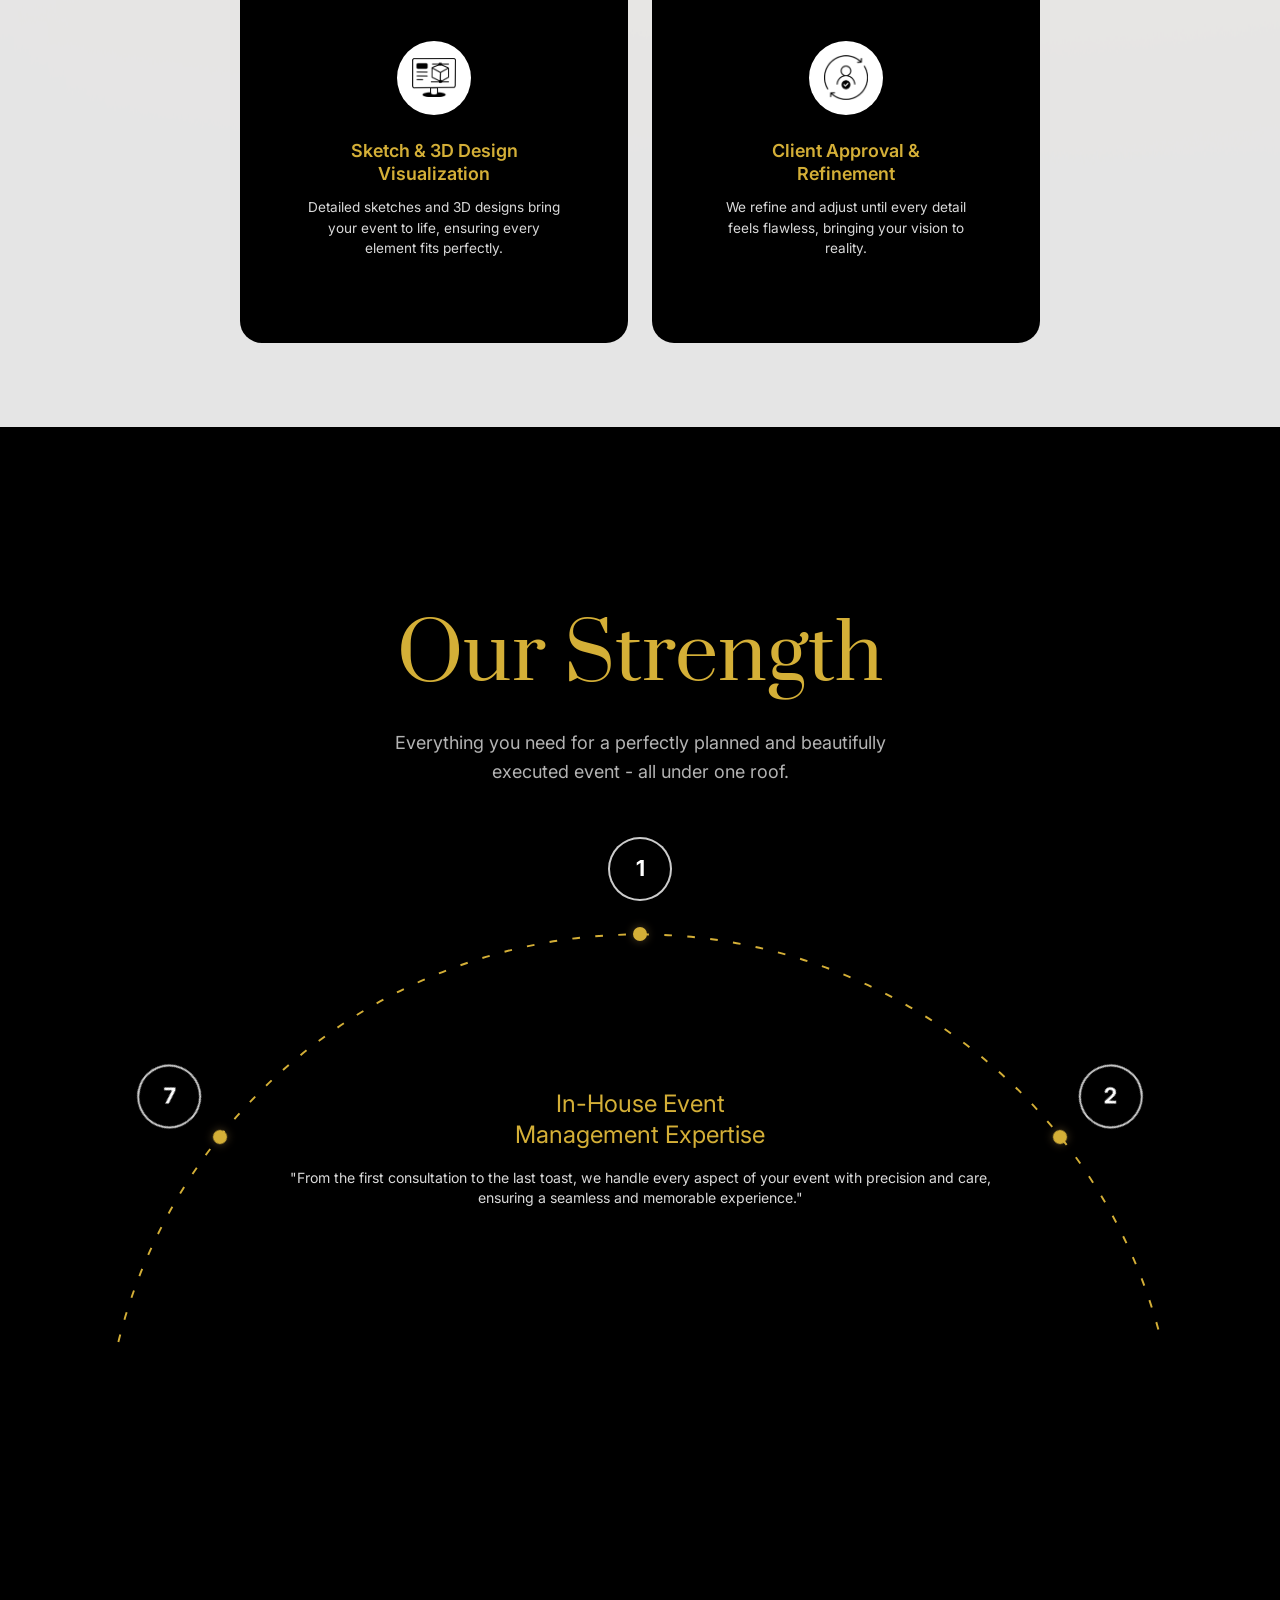
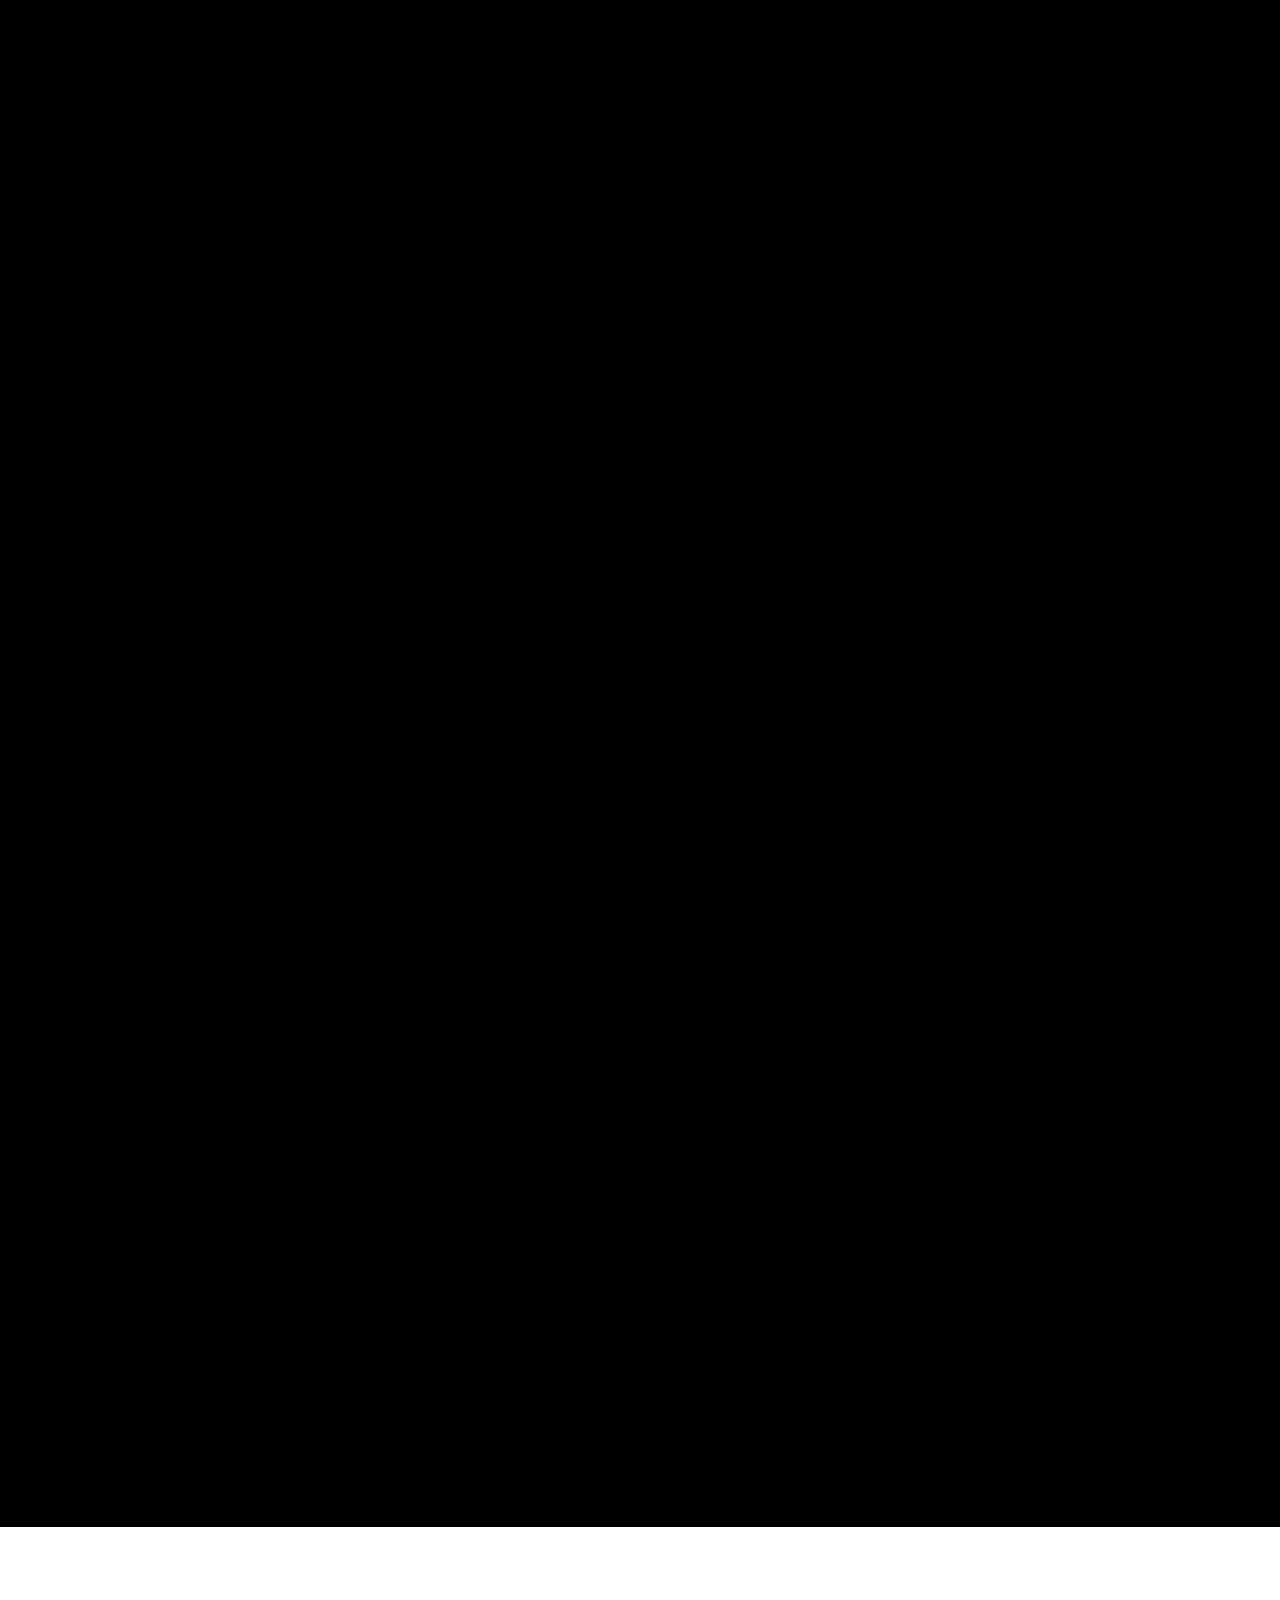
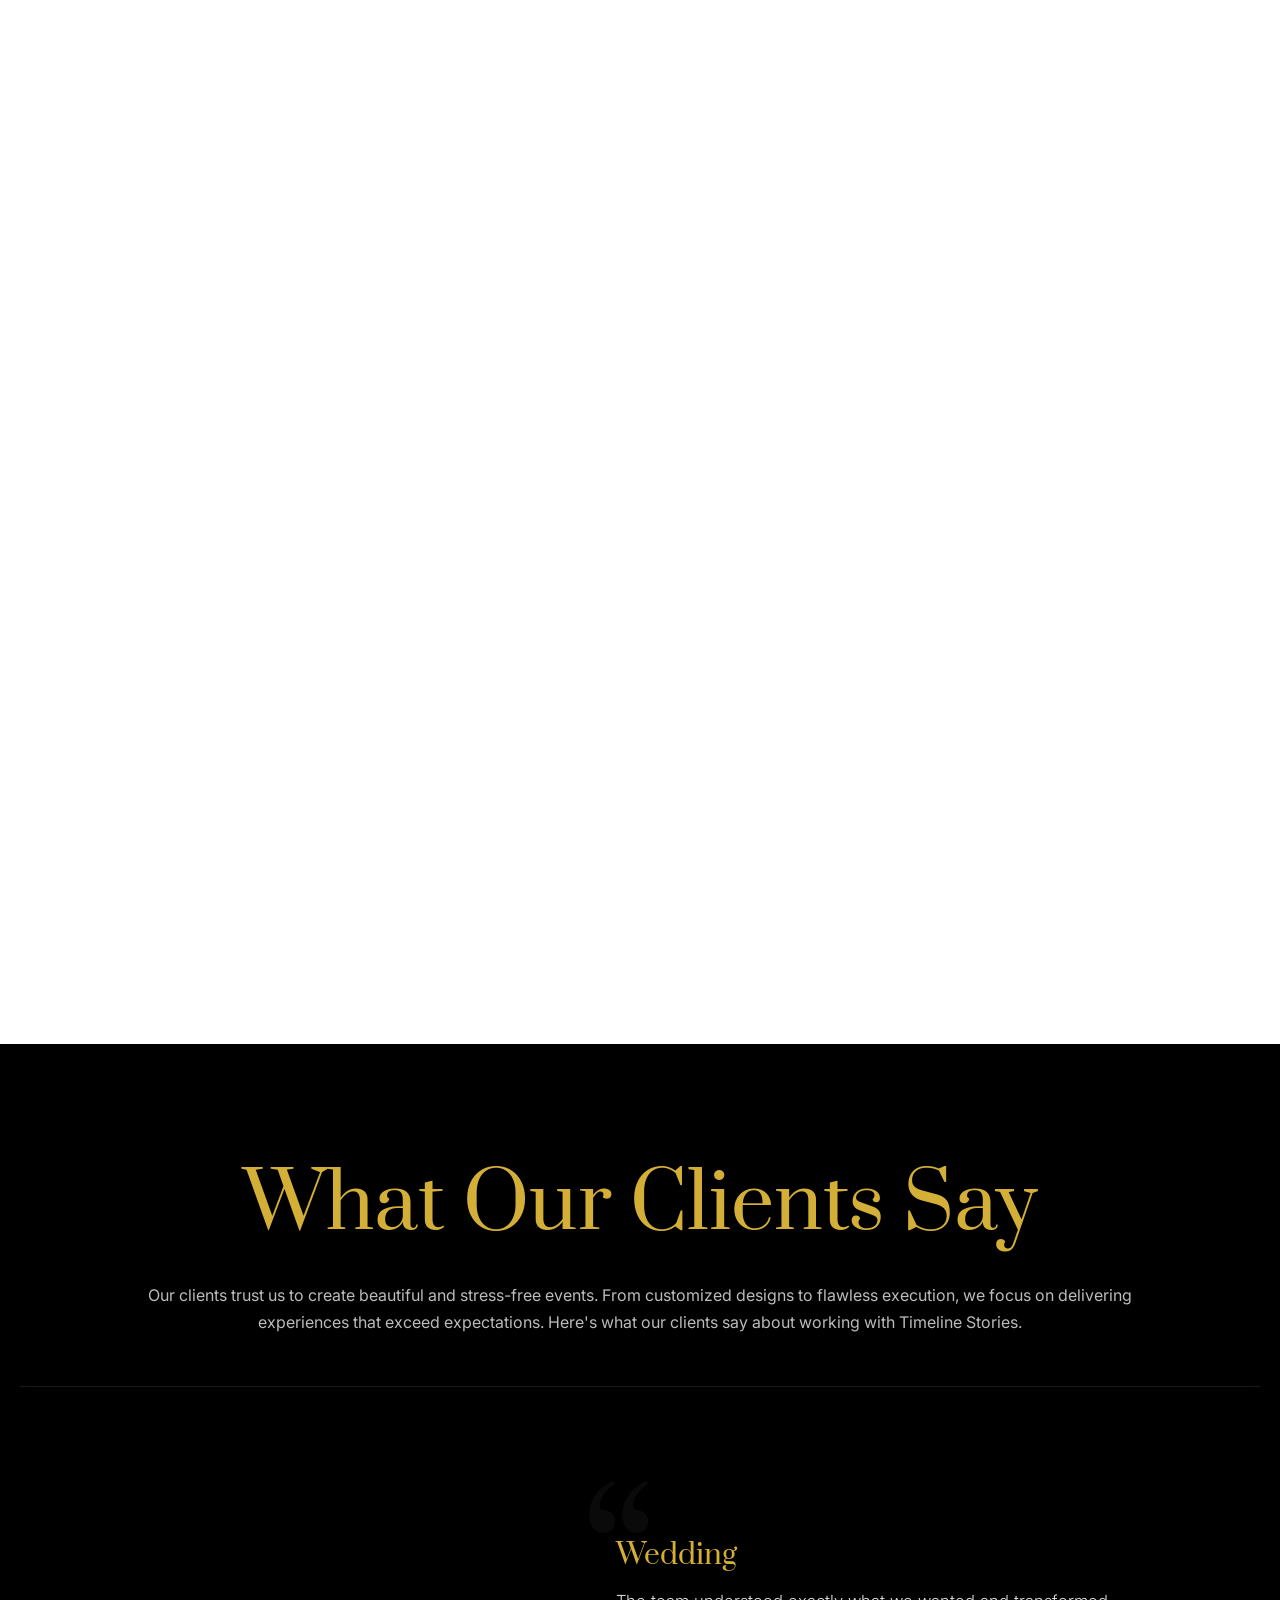
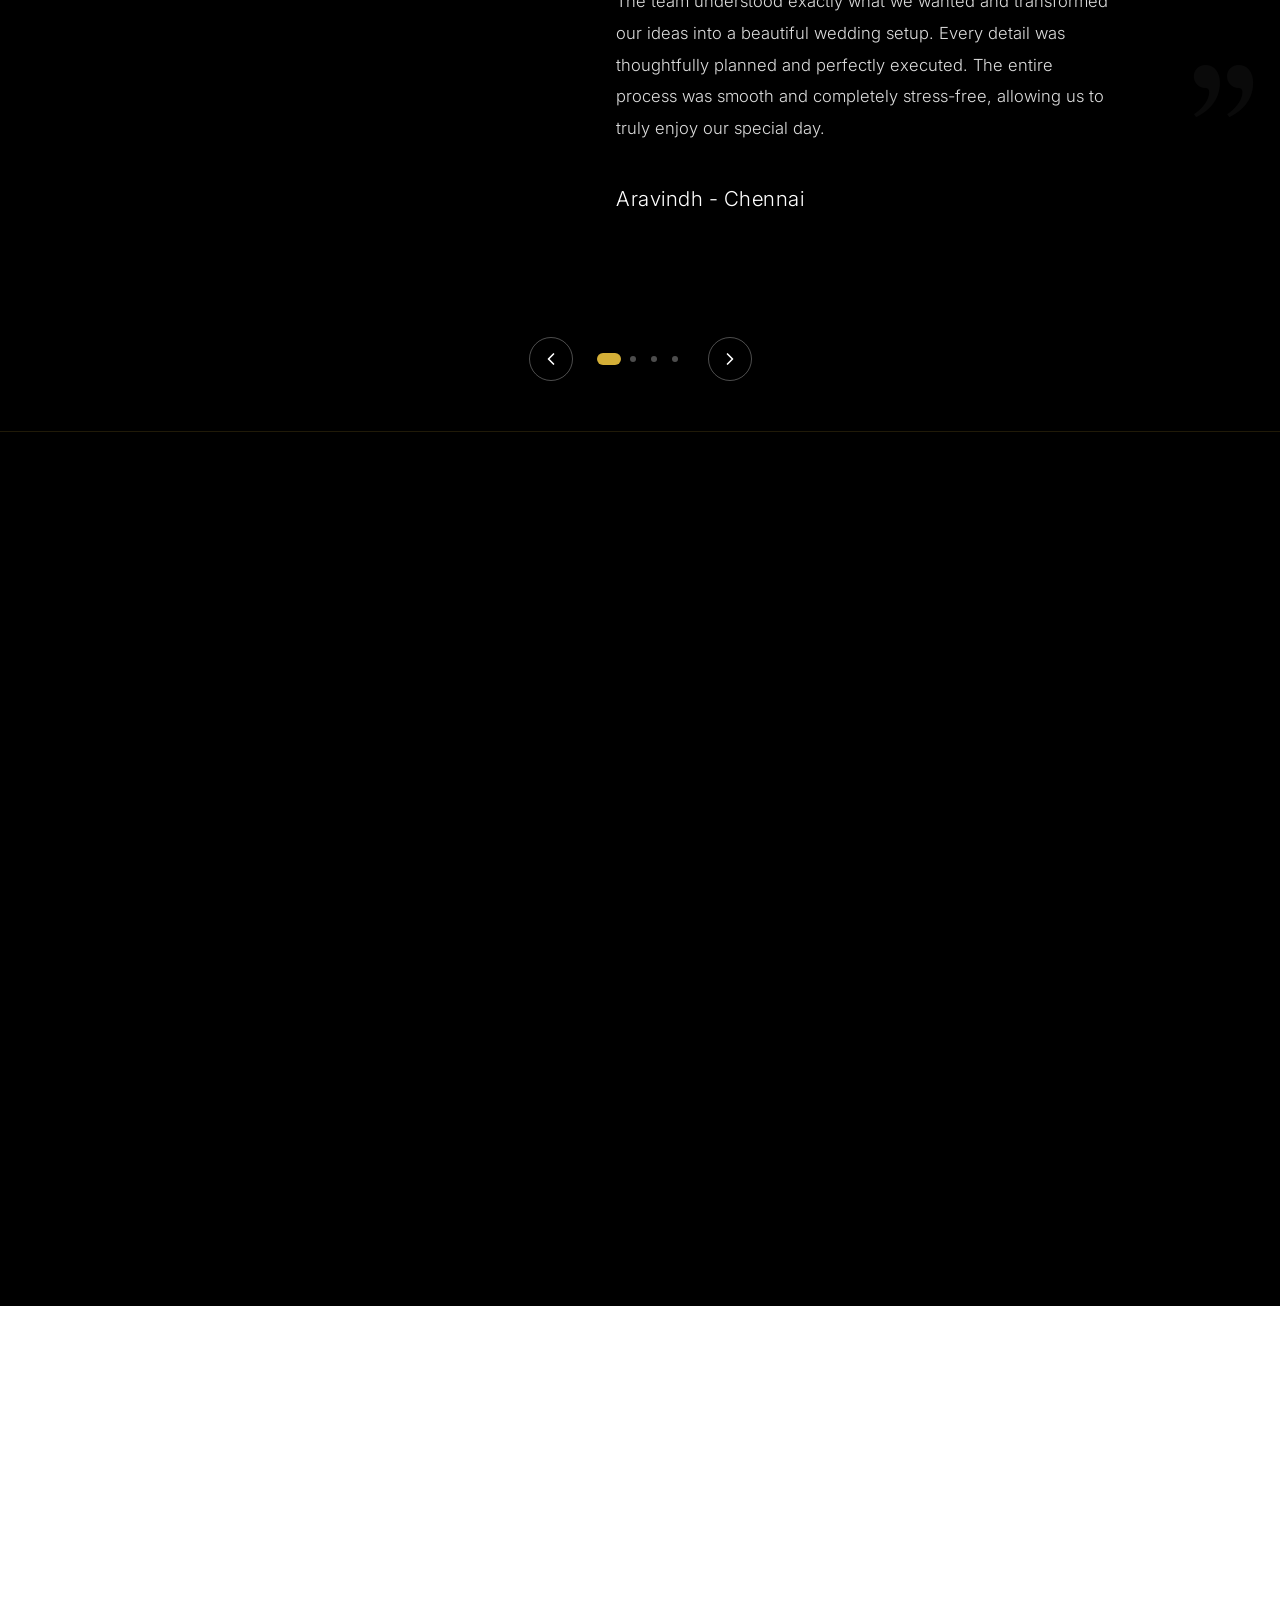
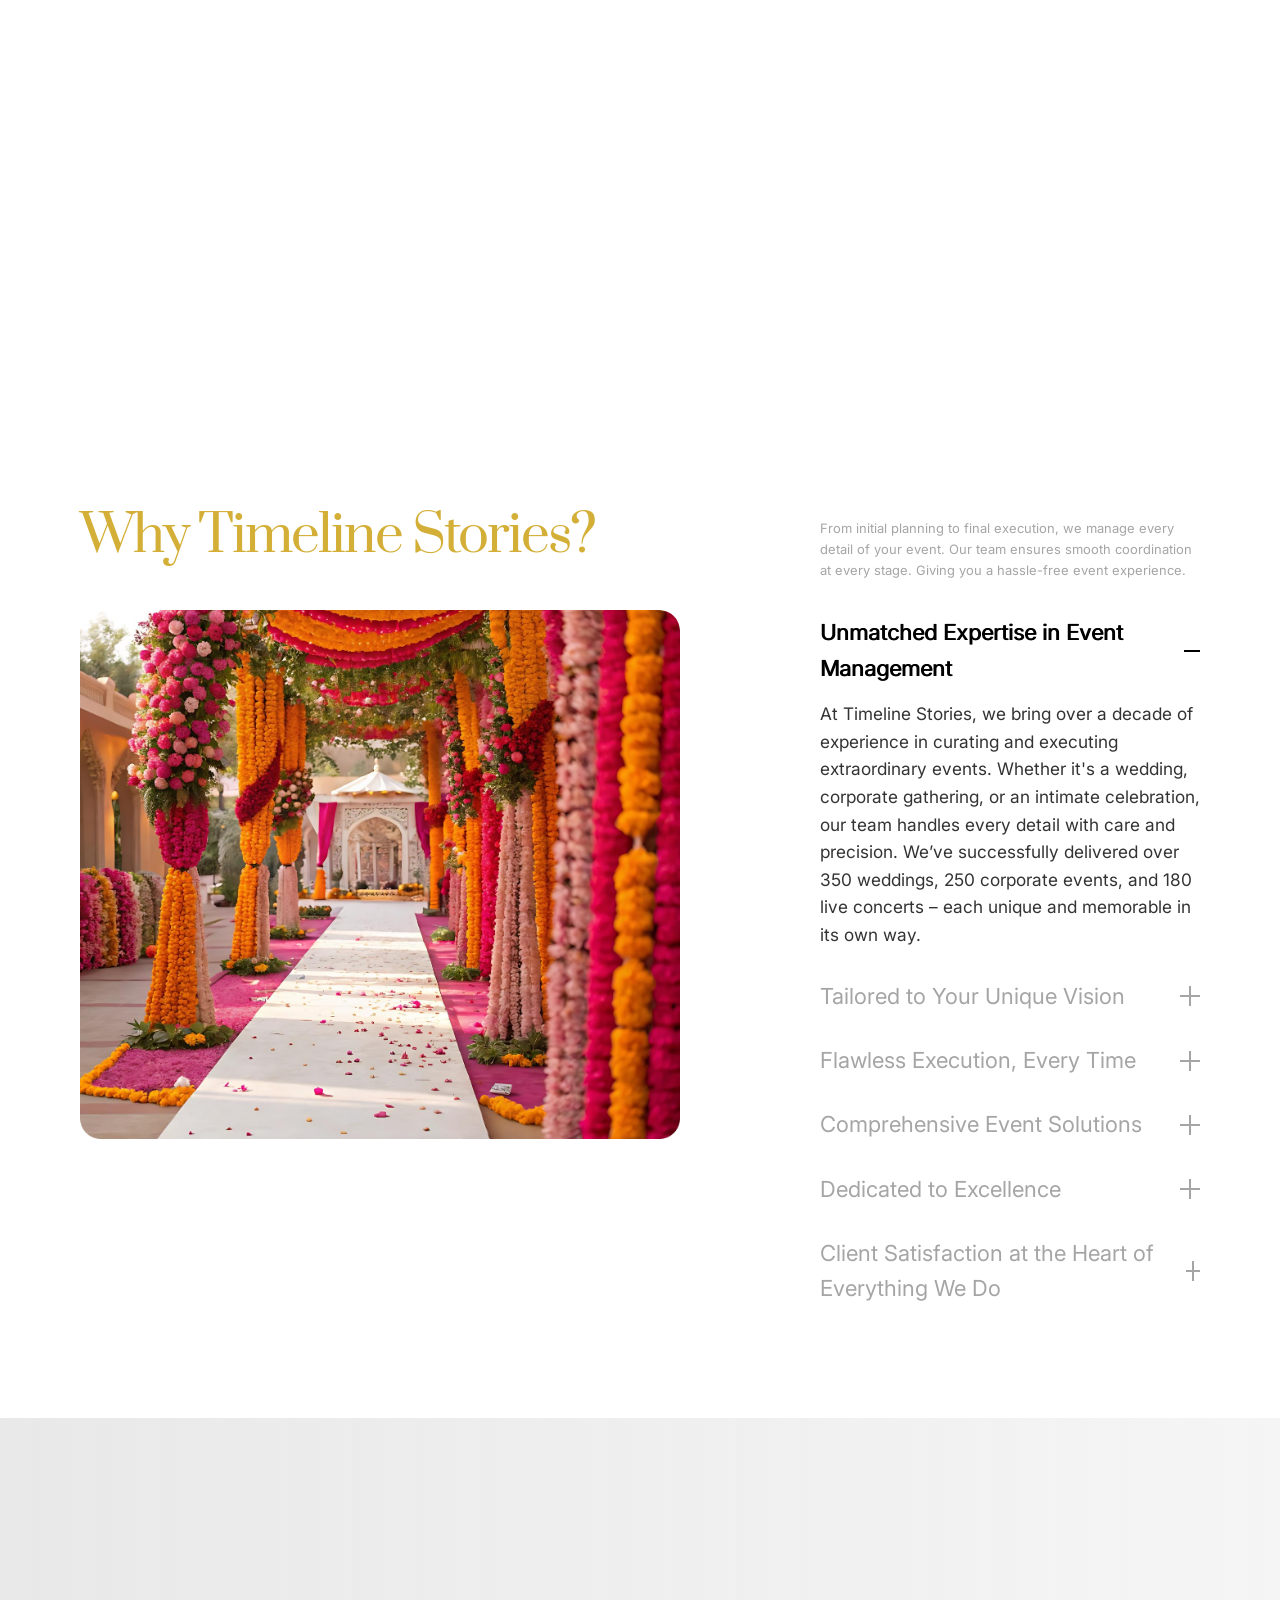
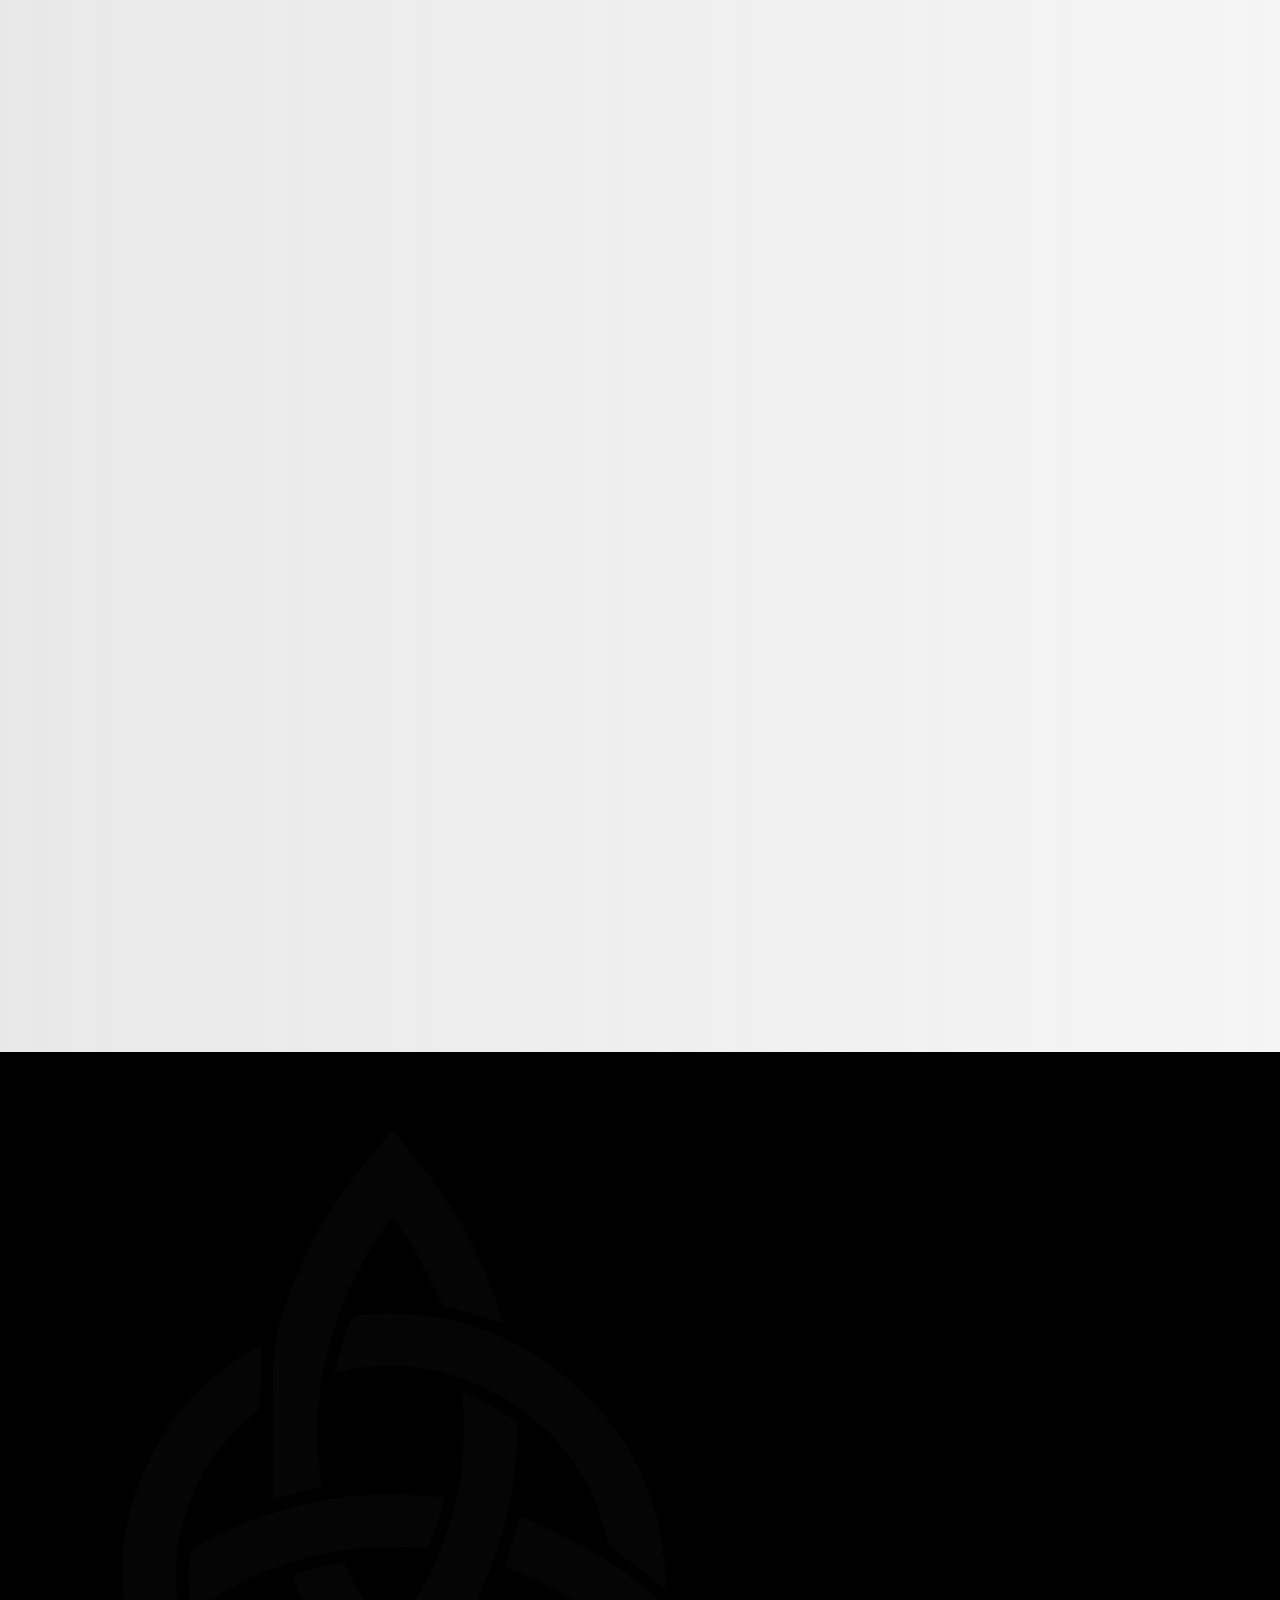
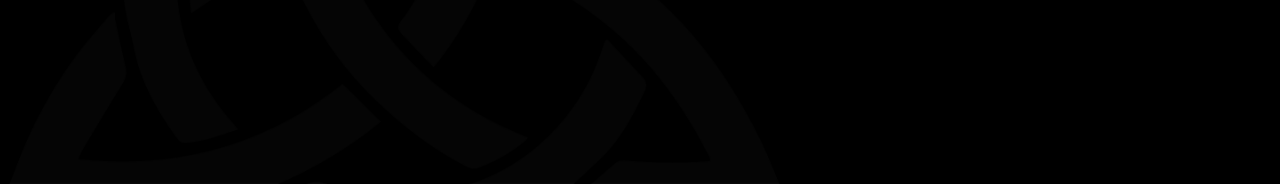
==== commit 16fc4bad: "Custom event form: unified dark theme, implemented custom dropdown, and updated event types list" ====
--- a/index.html
+++ b/index.html
@@ -261,7 +261,7 @@
                     <div class="process-icon-badge">
                         <img src="images/op4b.png" alt="Approval Icon" class="icon-inactive">
                         <img src="images/op4g.png" alt="Approval Icon" class="icon-active">
-                    </div>
+                    </div>  
                     <h4>Client Approval &<br>Refinement</h4>
                     <p>We refine and adjust until every detail feels flawless, bringing your vision to reality.</p>
                 </div>
@@ -906,15 +906,22 @@
                     <div class="form-group">
                         <input type="email" id="email" name="email" placeholder="Email" required>
                     </div>
-                    <div class="form-group select-group">
-                        <select id="eventType" name="eventType" required>
-                            <option value="" disabled selected>Event Type</option>
-                            <option value="wedding">Wedding</option>
-                            <option value="reception">Reception</option>
-                            <option value="corporate">Corporate</option>
-                            <option value="other">Other</option>
-                        </select>
-                        <span class="select-arrow"></span>
+                    <div class="form-group custom-select" id="mainEventTypeSelect">
+                        <div class="select-trigger">
+                            <span>Event Type</span>
+                            <div class="select-arrow"></div>
+                        </div>
+                        <div class="custom-options">
+                            <div class="custom-option" data-value="Wedding">Wedding</div>
+                            <div class="custom-option" data-value="Reception">Reception</div>
+                            <div class="custom-option" data-value="Engagement">Engagement</div>
+                            <div class="custom-option" data-value="Birthday">Birthday</div>
+                            <div class="custom-option" data-value="Puberty">Puberty</div>
+                            <div class="custom-option" data-value="Baby Shower">Baby Shower</div>
+                            <div class="custom-option" data-value="Corporate Event">Corporate Event</div>
+                            <div class="custom-option" data-value="Other Event">Other Event</div>
+                        </div>
+                        <input type="hidden" name="eventType" required>
                     </div>
                     <div class="form-group">
                         <input type="date" id="date" name="date" placeholder="Date" required>
@@ -1077,15 +1084,22 @@
                     <div class="form-group">
                         <input type="email" name="email" placeholder="Email" required>
                     </div>
-                    <div class="form-group select-group">
-                        <select name="eventType" required>
-                            <option value="" disabled selected>Event Type</option>
-                            <option value="wedding">Wedding</option>
-                            <option value="reception">Reception</option>
-                            <option value="corporate">Corporate</option>
-                            <option value="other">Other</option>
-                        </select>
-                        <span class="select-arrow"></span>
+                    <div class="form-group custom-select" id="modalEventTypeSelect">
+                        <div class="select-trigger">
+                            <span>Event Type</span>
+                            <div class="select-arrow"></div>
+                        </div>
+                        <div class="custom-options">
+                            <div class="custom-option" data-value="Wedding">Wedding</div>
+                            <div class="custom-option" data-value="Reception">Reception</div>
+                            <div class="custom-option" data-value="Engagement">Engagement</div>
+                            <div class="custom-option" data-value="Birthday">Birthday</div>
+                            <div class="custom-option" data-value="Puberty">Puberty</div>
+                            <div class="custom-option" data-value="Baby Shower">Baby Shower</div>
+                            <div class="custom-option" data-value="Corporate Event">Corporate Event</div>
+                            <div class="custom-option" data-value="Other Event">Other Event</div>
+                        </div>
+                        <input type="hidden" name="eventType" required>
                     </div>
                     <div class="form-group">
                         <input type="date" name="date" placeholder="Date" required>
--- a/styles.css
+++ b/styles.css
@@ -516,7 +516,6 @@
   object-fit: cover;
   transition: transform 0.1s ease-out;
   /* Fast response for parallax */
-  transform: scale(1.15);
   /* Provide room for parallax movement */
 }
 
@@ -572,9 +571,8 @@
 /* Gaussian Focus Blur - Card Siblings Only */
 @media (min-width: 769px) {
   .cards-grid:hover .card:not(:hover) {
-    filter: brightness(0.9);
-    opacity: 0.9;
-    transform: scale(0.97);
+    filter: brightness(1);
+    opacity: 1;
   }
 }
 
@@ -3156,6 +3154,7 @@
 /* Custom Flatpickr Overrides for Luxury Theme */
 .flatpickr-calendar {
   font-family: 'Inter', sans-serif !important;
+  background: #1a1a1a;
 }
 
 .flatpickr-day.selected,
@@ -3178,7 +3177,7 @@
 .flatpickr-day.endRange.nextMonthDay {
   background: #D4AF37 !important;
   border-color: #D4AF37 !important;
-  color: #000 !important;
+  color: #111 !important;
 }
 
 .flatpickr-day.today {
@@ -3189,7 +3188,7 @@
 .modal-container .form-group select:focus,
 .modal-container .form-group textarea:focus {
   border-color: #D4AF37 !important;
-  background: #222 !important;
+  background: #111 !important;
 }
 
 .modal-submit-wrap {
@@ -3381,16 +3380,15 @@
 }
 
 .form-group input,
-.form-group select,
+.form-group .select-trigger,
 .form-group textarea {
   width: 100%;
   padding: 22px 30px;
-  background: #ffffff;
-  border: 1px solid transparent;
-  /* More rectangular */
+  background: #1a1a1a;
+  border: 1px solid rgba(255, 255, 255, 0.1);
   font-family: 'Inter', sans-serif;
   font-size: 1rem;
-  color: #333;
+  color: #fff;
   transition: all 0.3s ease;
   outline: none;
 }
@@ -3401,33 +3399,85 @@
 }
 
 .form-group input:focus,
-.form-group select:focus,
+.form-group .select-trigger.active,
 .form-group textarea:focus {
-  background: #fff;
+  background: #111;
   border-color: #D4AF37;
-  box-shadow: 0 10px 20px rgba(0, 0, 0, 0.05);
-}
-
-/* Dropdown styling */
-.select-group {
+  box-shadow: 0 10px 20px rgba(0, 0, 0, 0.2);
+}
+
+/* Custom Dropdown Styling */
+.custom-select {
   position: relative;
-}
-
-.select-group select {
-  appearance: none;
+  user-select: none;
+}
+
+.select-trigger {
+  display: flex !important;
+  justify-content: space-between;
+  align-items: center;
   cursor: pointer;
+  color: #999 !important; /* Placeholder color initial */
+}
+
+.select-trigger.selected {
+  color: #fff !important;
 }
 
 .select-arrow {
+  width: 12px;
+  height: 8px;
+  background: url("data:image/svg+xml,%3Csvg xmlns='http://www.w3.org/2000/svg' viewBox='0 0 10 6'%3E%3Cpath d='M1 1l4 4 4-4' stroke='%23999' fill='none' stroke-width='1.5'/%3E%3C/svg%3E") no-repeat center;
+  transition: transform 0.3s ease;
+}
+
+.select-trigger.active .select-arrow {
+  transform: rotate(180deg);
+}
+
+.custom-options {
   position: absolute;
-  right: 25px;
-  top: 50%;
-  transform: translateY(-50%);
-  width: 10px;
-  height: 6px;
-  background: url("data:image/svg+xml,%3Csvg xmlns='http://www.w3.org/2000/svg' viewBox='0 0 10 6'%3E%3Cpath d='M1 1l4 4 4-4' stroke='%23999' fill='none' stroke-width='1.5'/%3E%3C/svg%3E") no-repeat center;
-  pointer-events: none;
-}
+  top: 100%;
+  left: 0;
+  right: 0;
+  background: #1a1a1a;
+  border: 1px solid #D4AF37;
+  border-top: none;
+  z-index: 1000;
+  max-height: 300px;
+  overflow-y: auto;
+  display: none;
+  box-shadow: 0 15px 30px rgba(0,0,0,0.4);
+}
+
+.custom-options.open {
+  display: block;
+}
+
+.custom-option {
+  padding: 15px 30px;
+  color: #ccc;
+  cursor: pointer;
+  transition: all 0.2s ease;
+}
+
+.custom-option:hover {
+  background: #D4AF37;
+  color: #000;
+}
+
+/* Scrollbar for custom options */
+.custom-options::-webkit-scrollbar {
+  width: 5px;
+}
+.custom-options::-webkit-scrollbar-track {
+  background: #111;
+}
+.custom-options::-webkit-scrollbar-thumb {
+  background: #333;
+}
+
+/* Legacy Dropdown styles removed for custom DIV-based implementation */
 
 .full-width {
   grid-column: span 2;
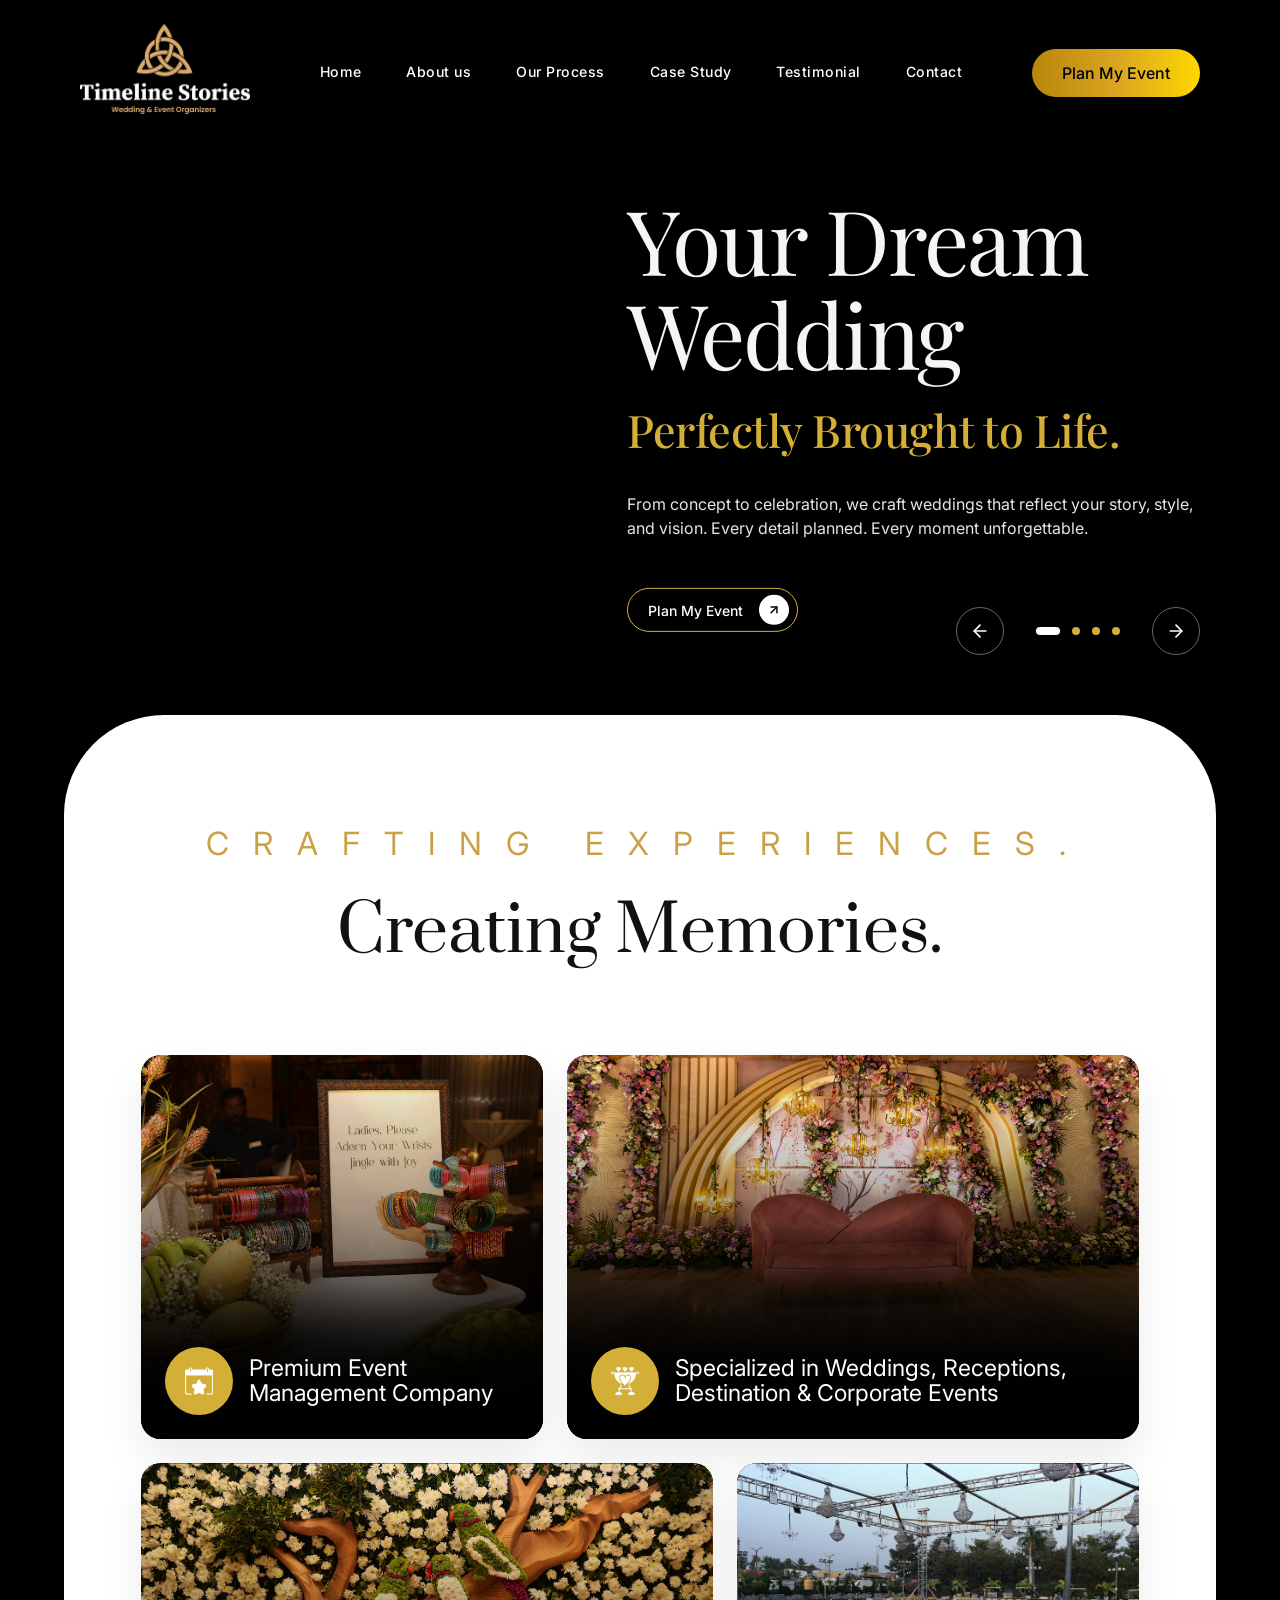
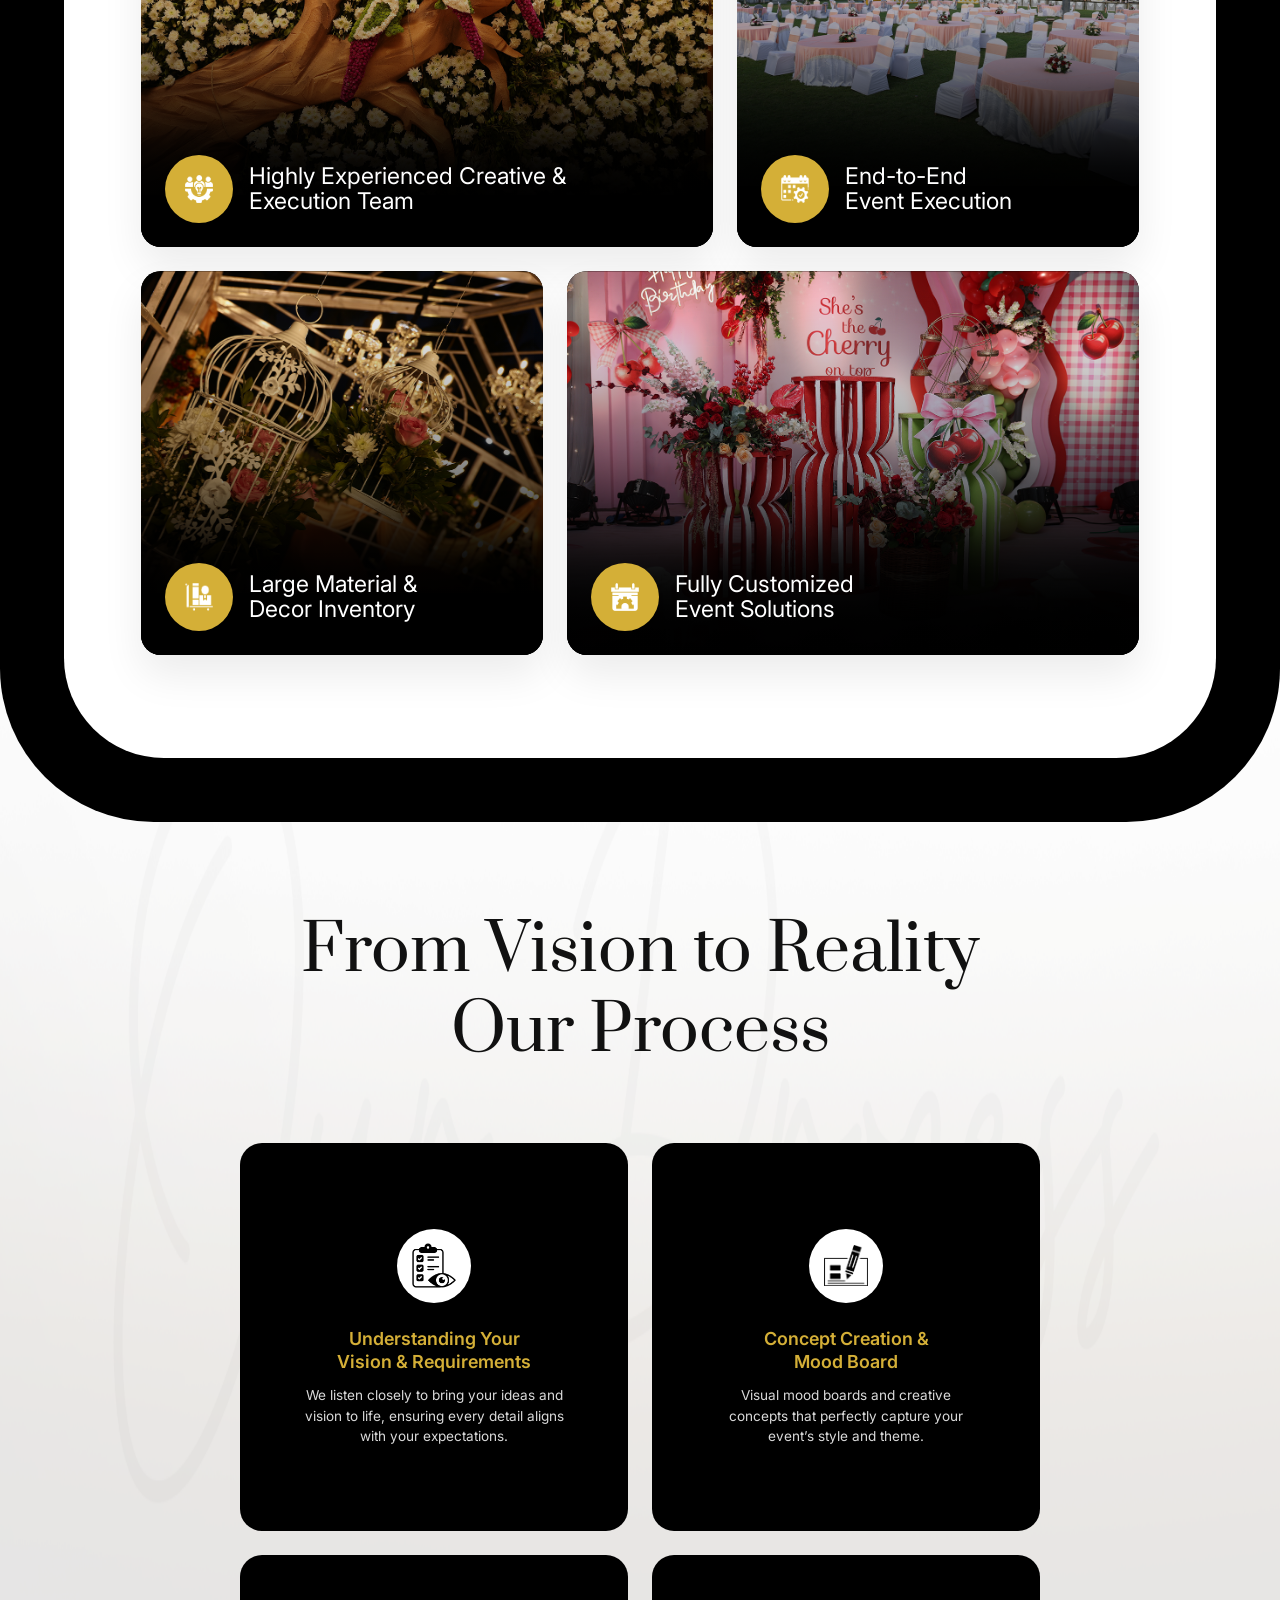
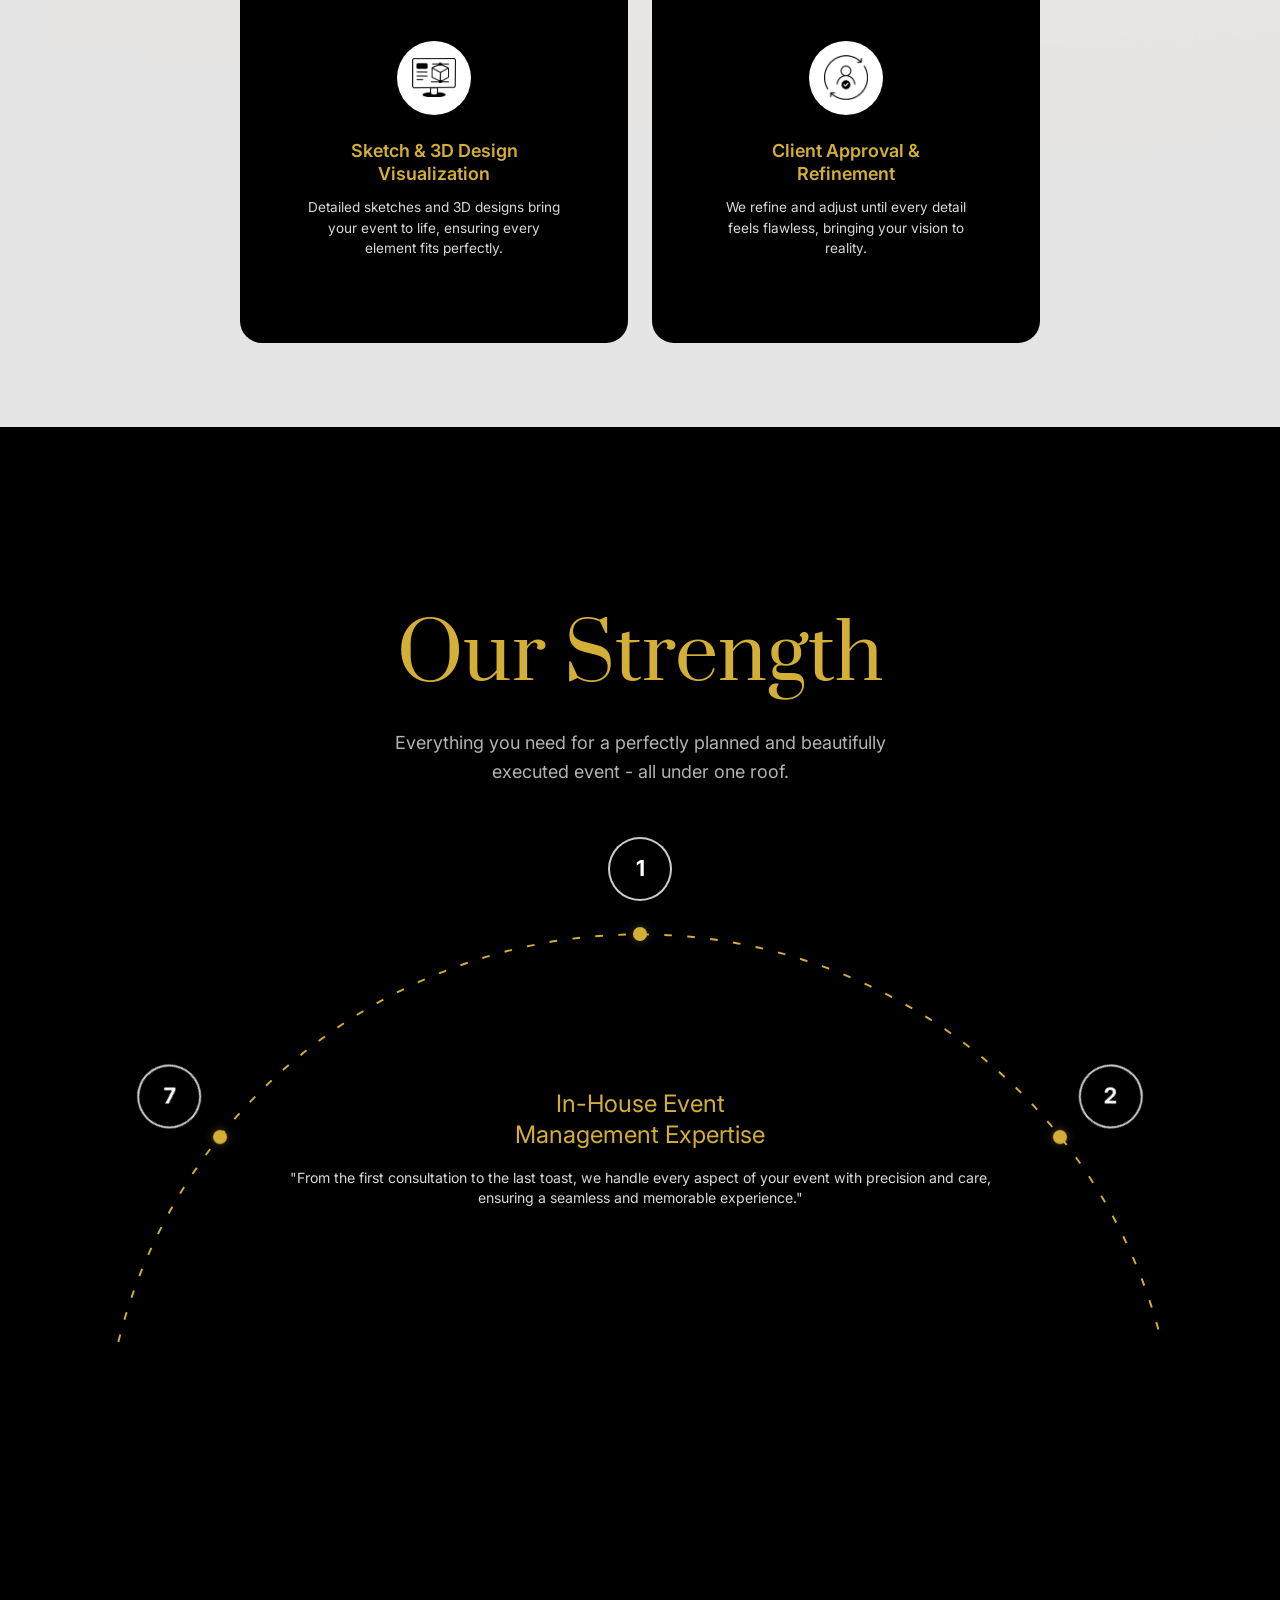
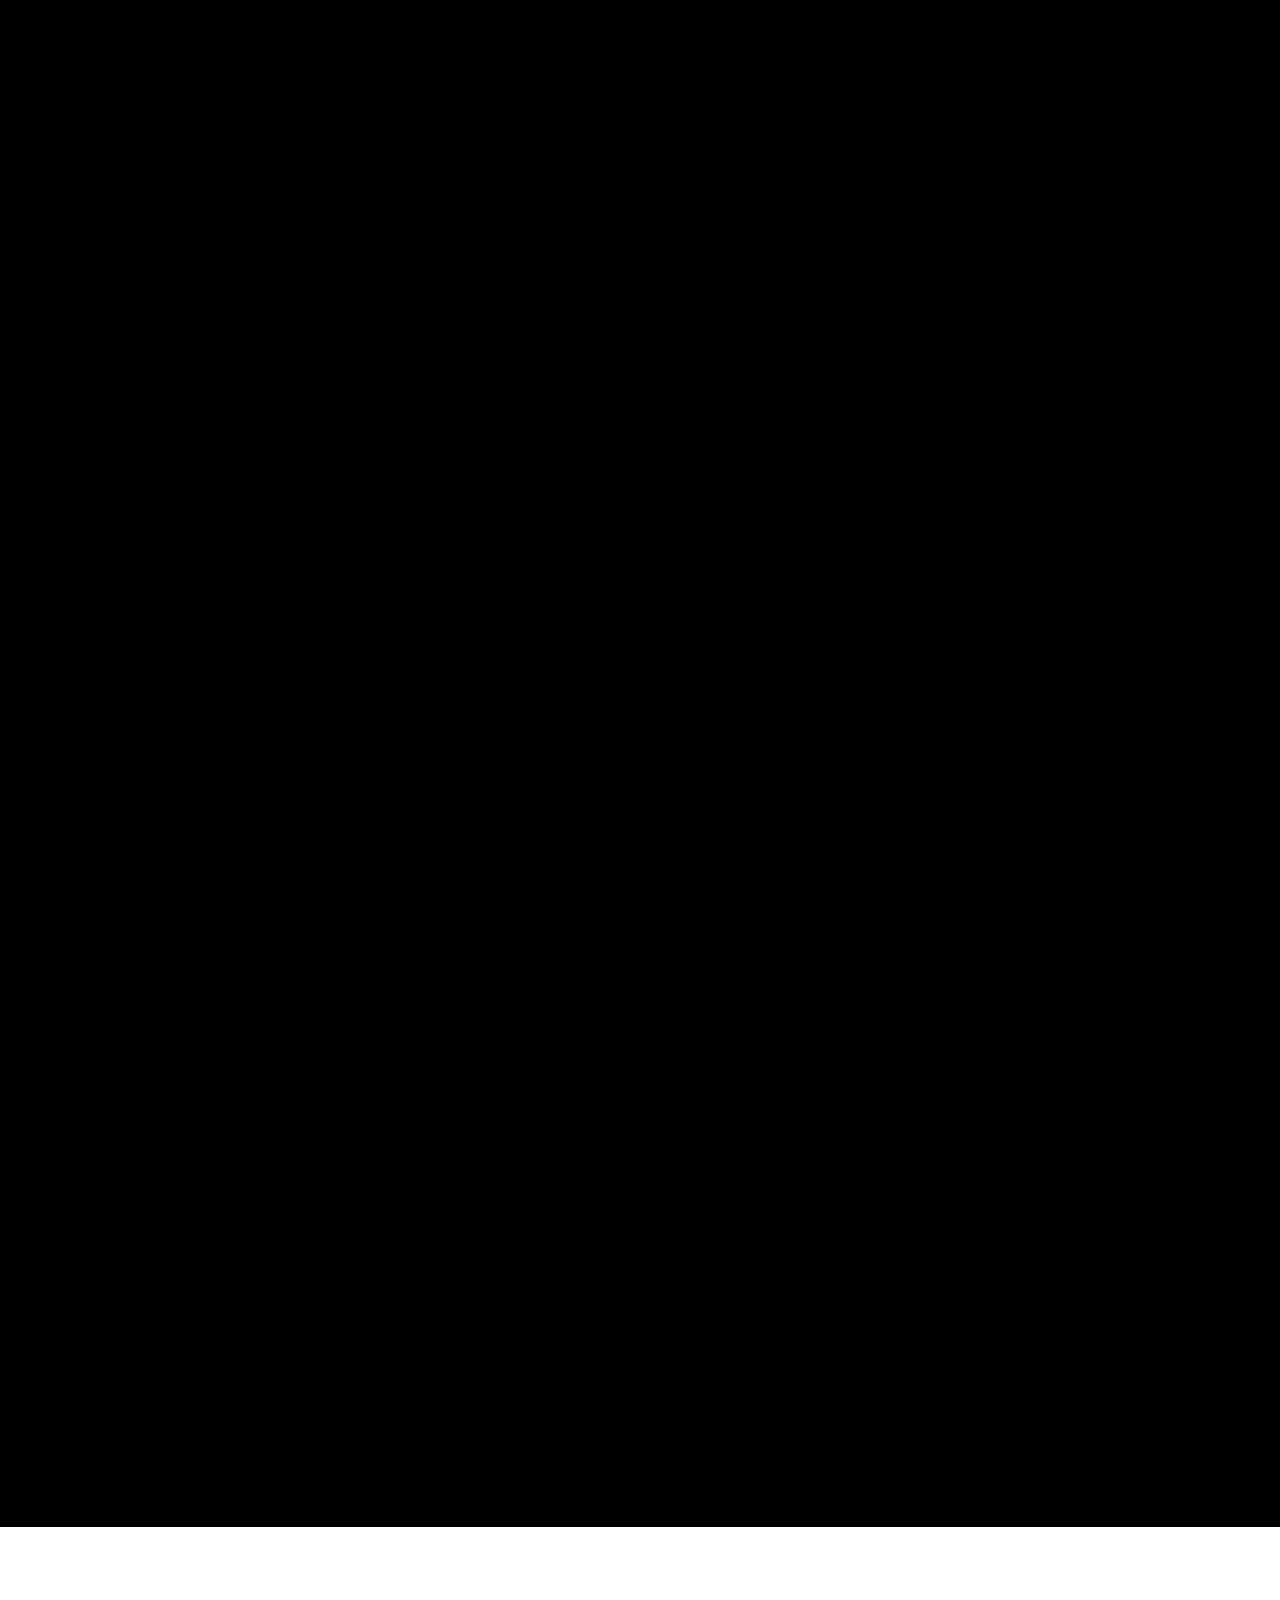
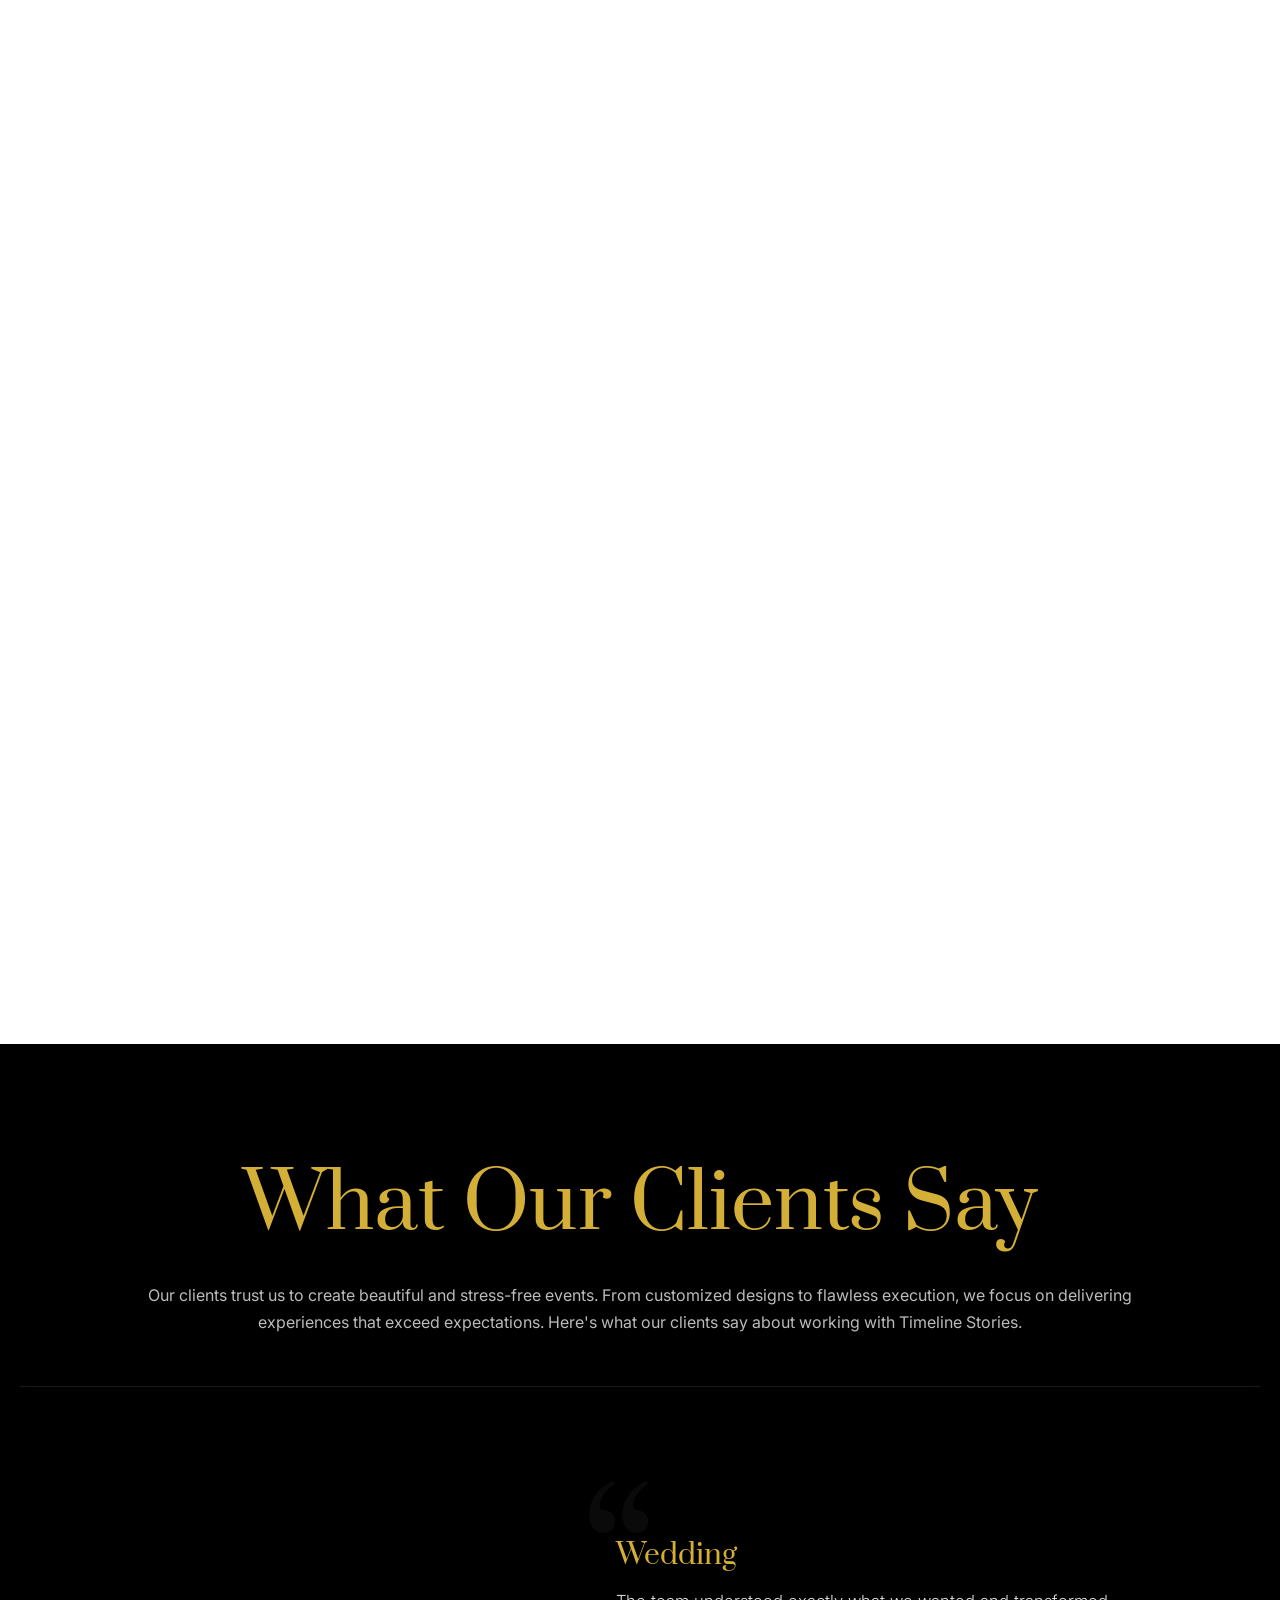
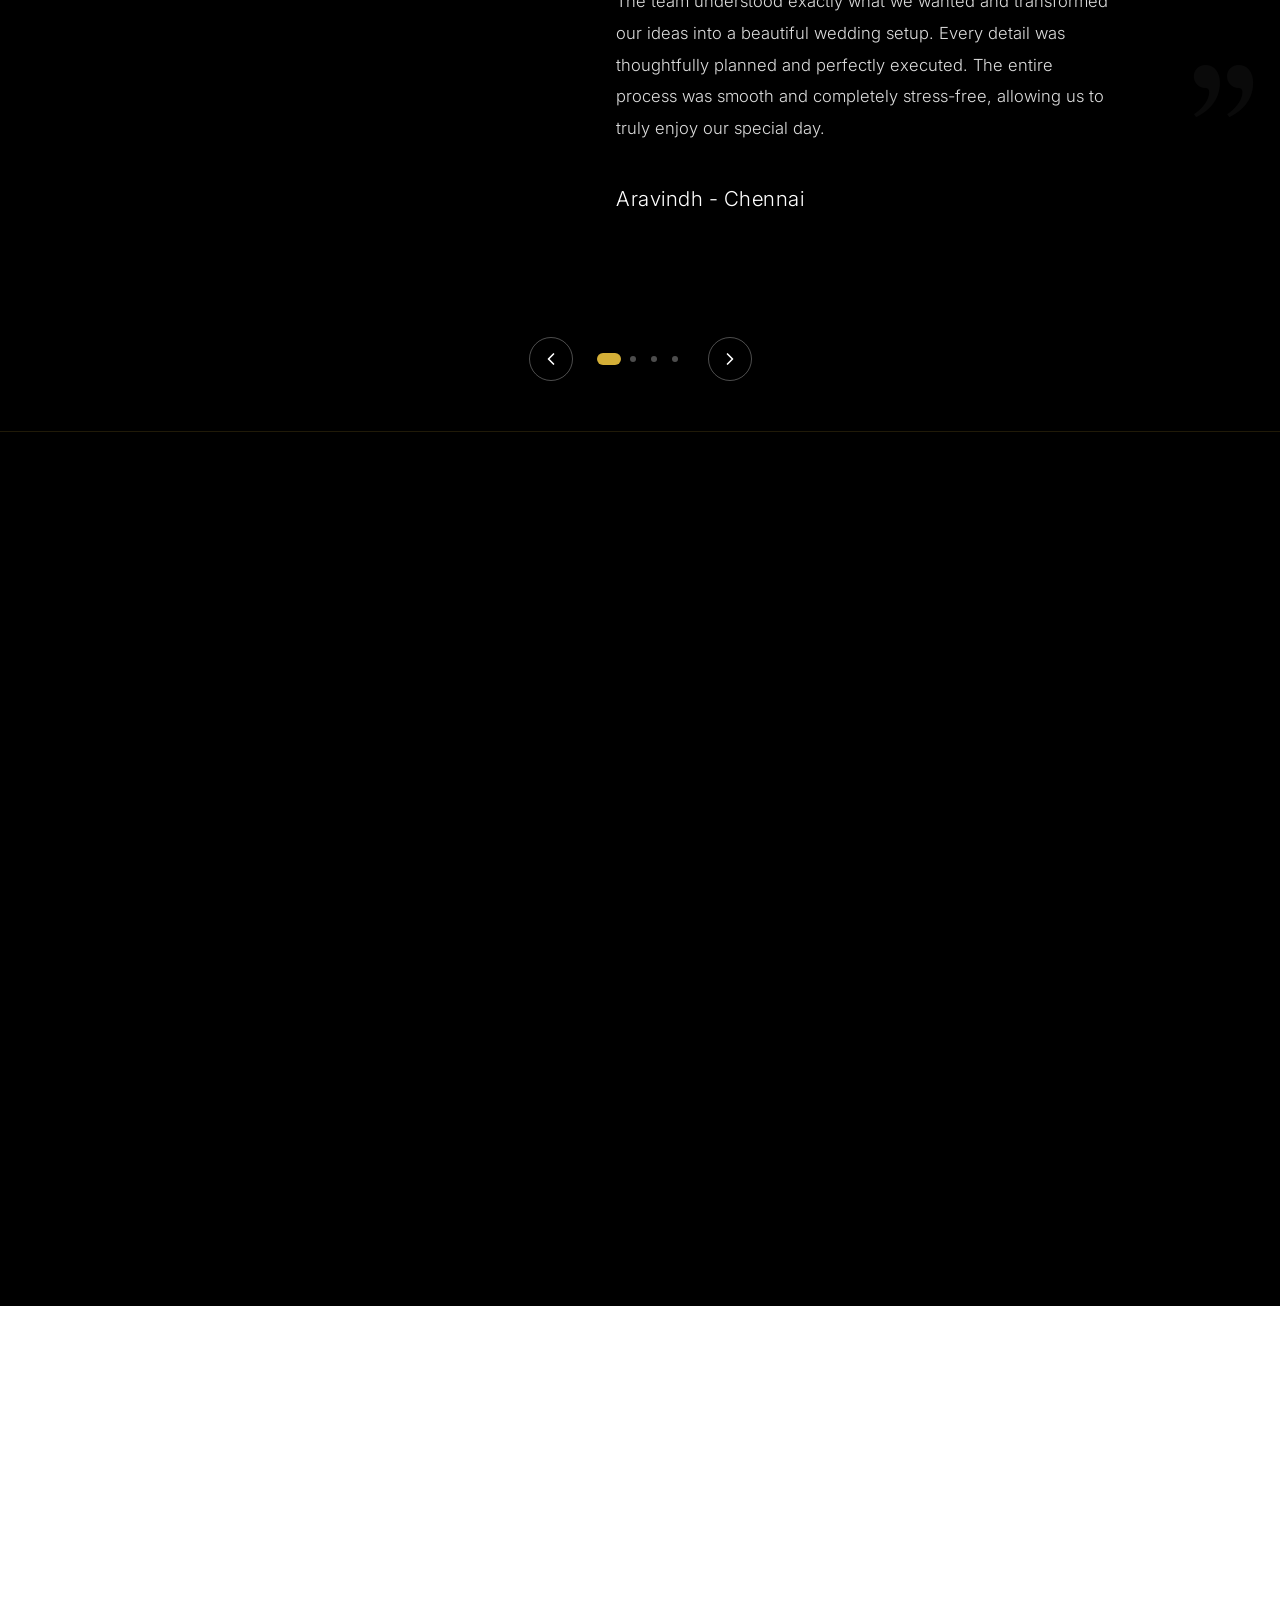
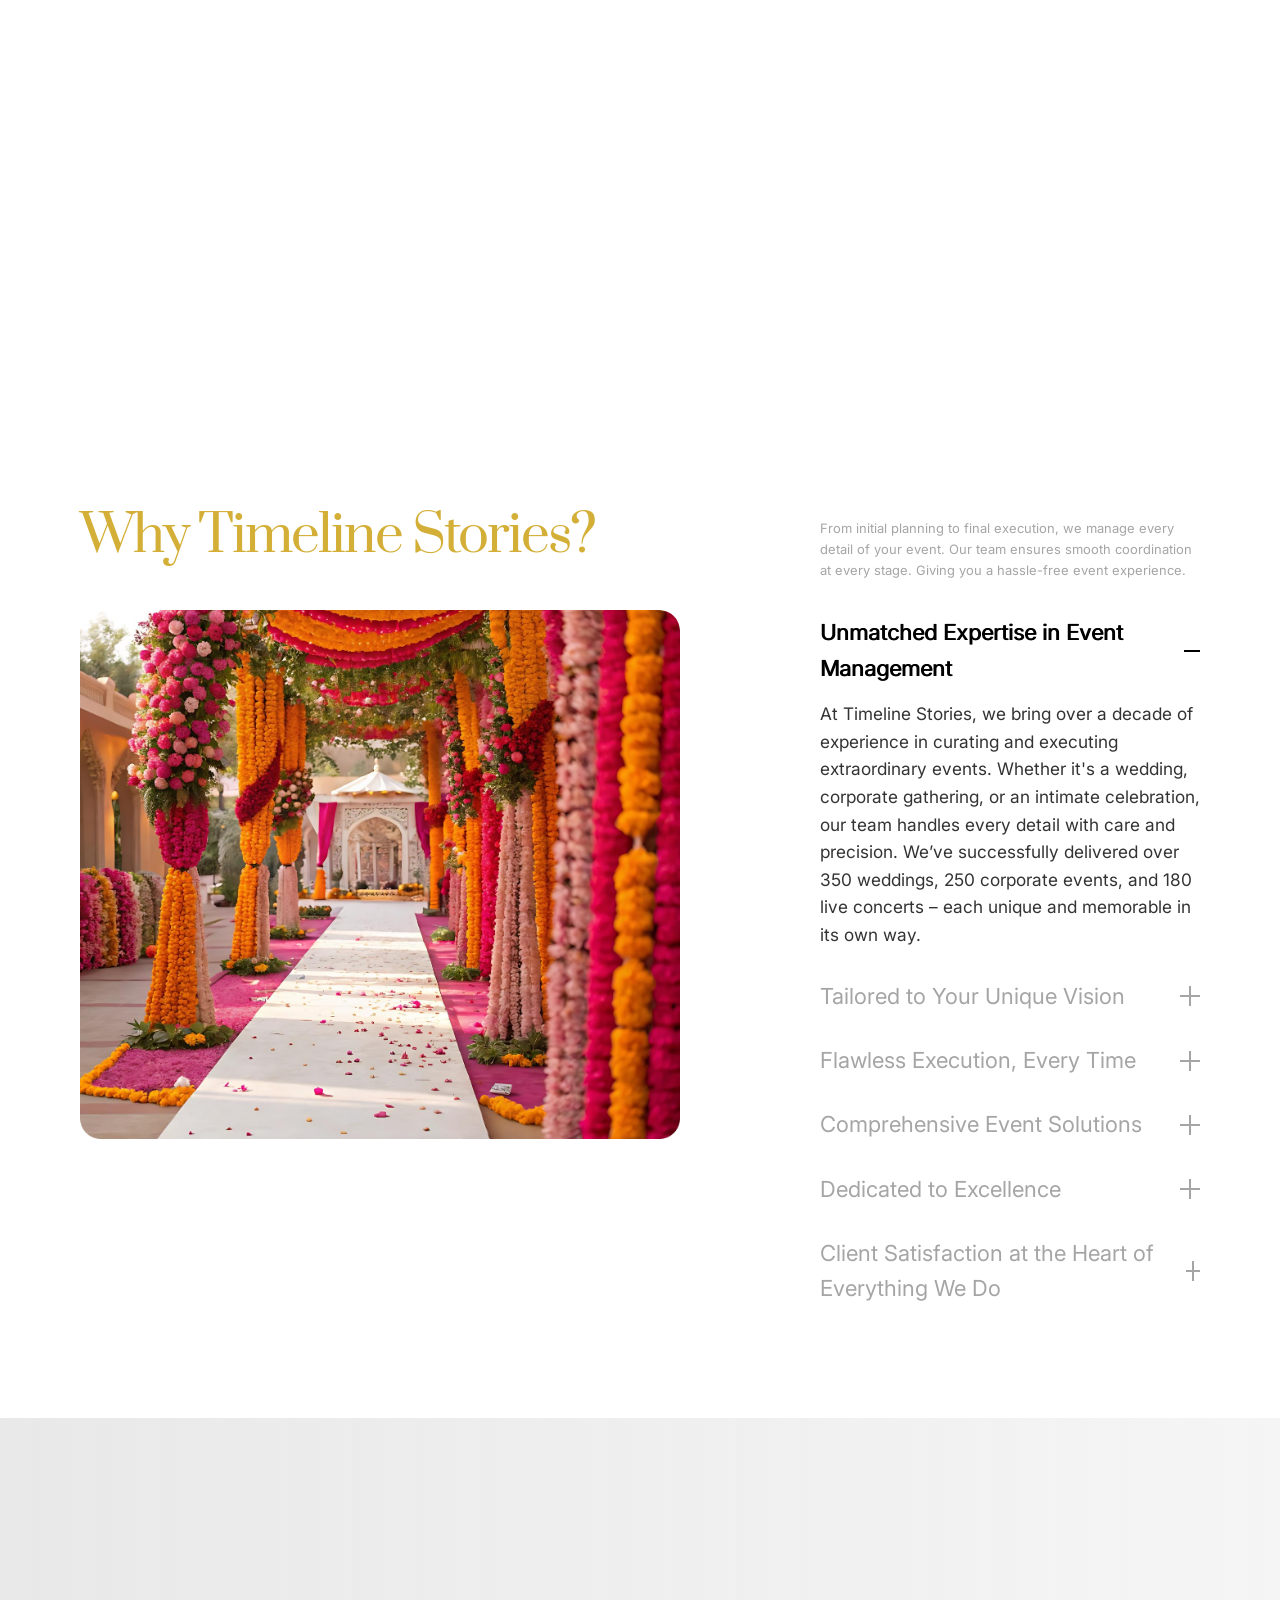
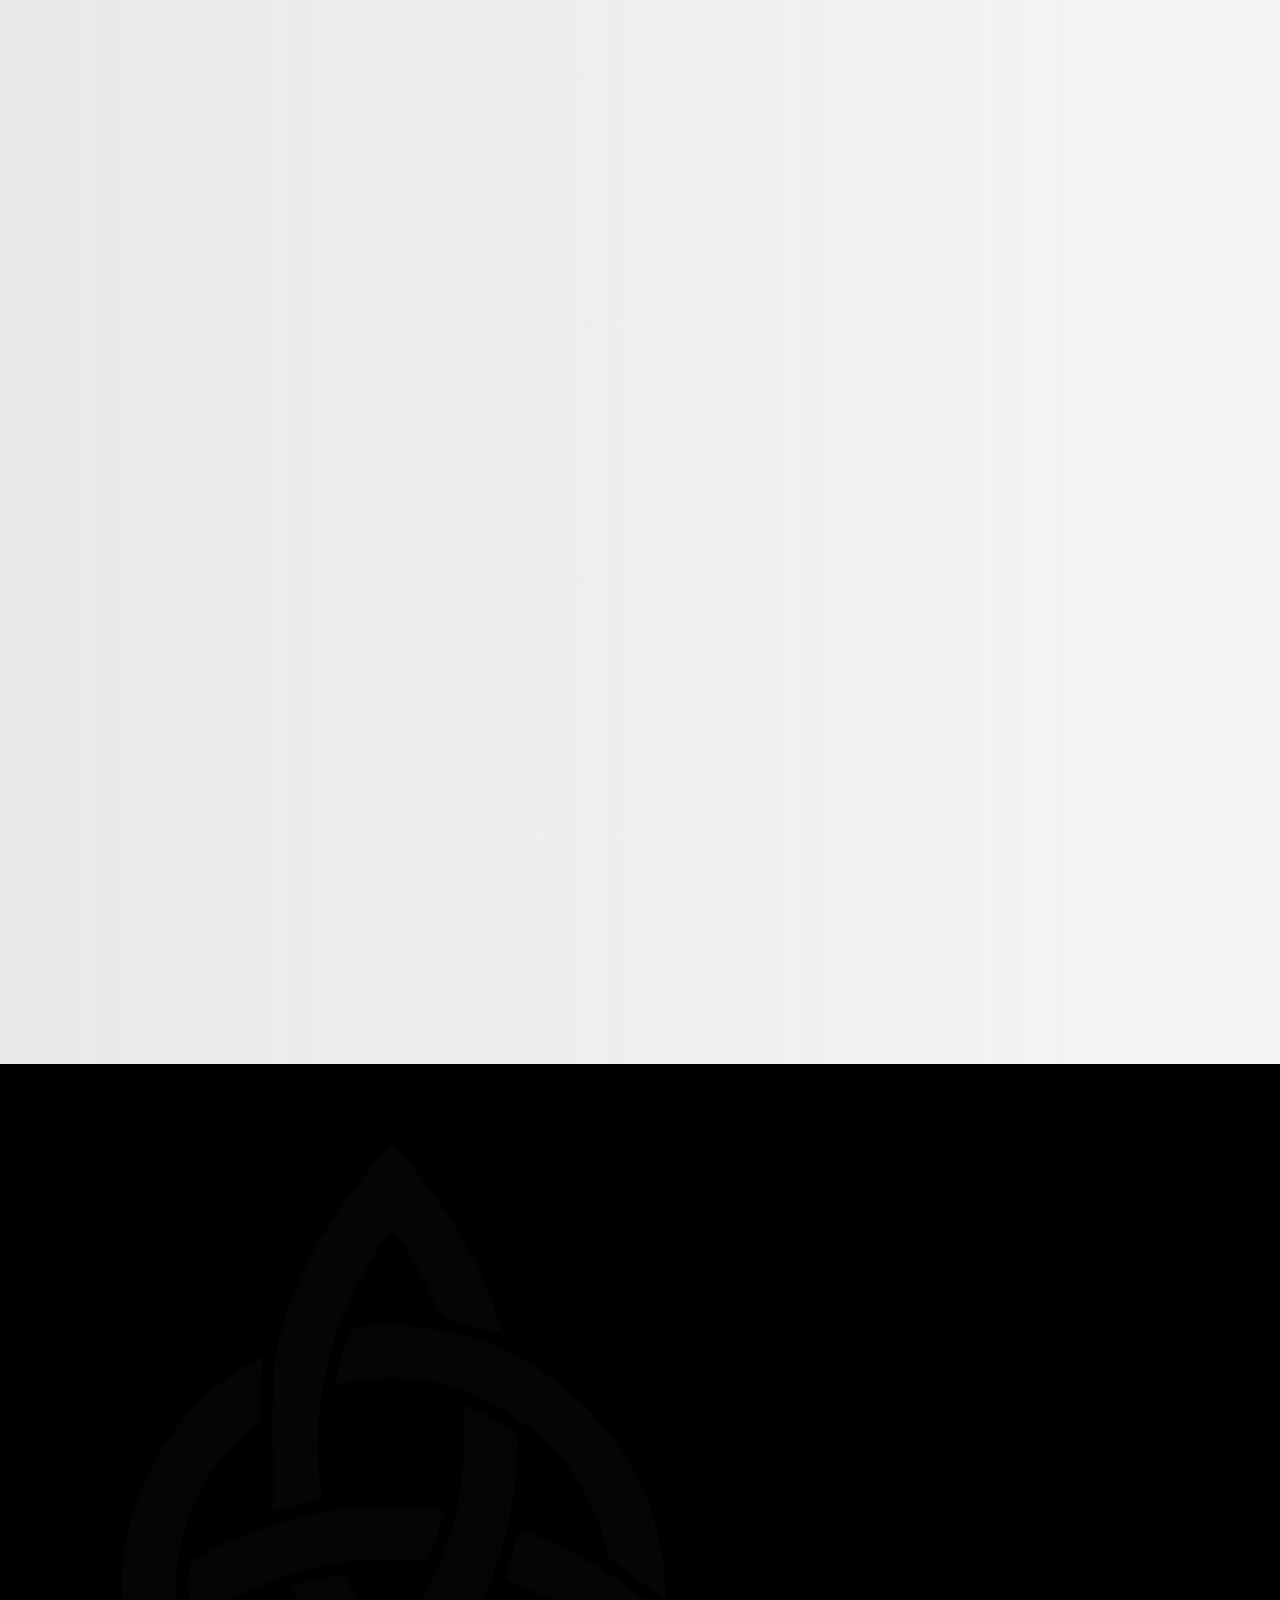
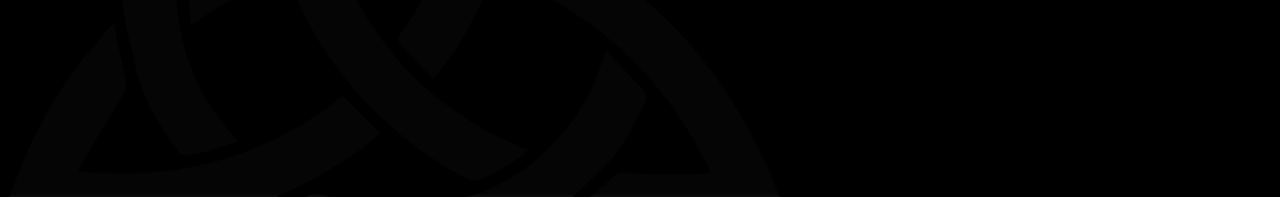
==== commit d862c970: "Enhanced custom dropdown: added keyboard navigation (Arrows/Enter/Esc) and scroll-into-view" ====
--- a/index.html
+++ b/index.html
@@ -907,7 +907,7 @@
                         <input type="email" id="email" name="email" placeholder="Email" required>
                     </div>
                     <div class="form-group custom-select" id="mainEventTypeSelect">
-                        <div class="select-trigger">
+                        <div class="select-trigger" tabindex="0">
                             <span>Event Type</span>
                             <div class="select-arrow"></div>
                         </div>
@@ -1085,7 +1085,7 @@
                         <input type="email" name="email" placeholder="Email" required>
                     </div>
                     <div class="form-group custom-select" id="modalEventTypeSelect">
-                        <div class="select-trigger">
+                        <div class="select-trigger" tabindex="0">
                             <span>Event Type</span>
                             <div class="select-arrow"></div>
                         </div>
--- a/styles.css
+++ b/styles.css
@@ -3383,7 +3383,9 @@
 .form-group .select-trigger,
 .form-group textarea {
   width: 100%;
-  padding: 22px 30px;
+  padding: 0 30px; /* Removed vertical padding in favor of height/line-height */
+  height: 66px;
+  line-height: 66px;
   background: #1a1a1a;
   border: 1px solid rgba(255, 255, 255, 0.1);
   font-family: 'Inter', sans-serif;
@@ -3391,6 +3393,13 @@
   color: #fff;
   transition: all 0.3s ease;
   outline: none;
+  box-sizing: border-box;
+}
+
+.form-group textarea {
+  height: auto;
+  line-height: 1.5;
+  padding: 22px 30px;
 }
 
 .form-group input::placeholder,
@@ -3461,20 +3470,28 @@
   transition: all 0.2s ease;
 }
 
-.custom-option:hover {
+.custom-option:hover,
+.custom-option.keyboard-hover {
   background: #D4AF37;
   color: #000;
 }
 
 /* Scrollbar for custom options */
 .custom-options::-webkit-scrollbar {
-  width: 5px;
+  width: 6px;
+  display: block;
 }
 .custom-options::-webkit-scrollbar-track {
   background: #111;
 }
 .custom-options::-webkit-scrollbar-thumb {
-  background: #333;
+  background: #D4AF37;
+  border-radius: 10px;
+}
+/* Ensure the scrollbar is always visible when content overflows */
+.custom-options {
+  scrollbar-width: thin;
+  scrollbar-color: #D4AF37 #111;
 }
 
 /* Legacy Dropdown styles removed for custom DIV-based implementation */
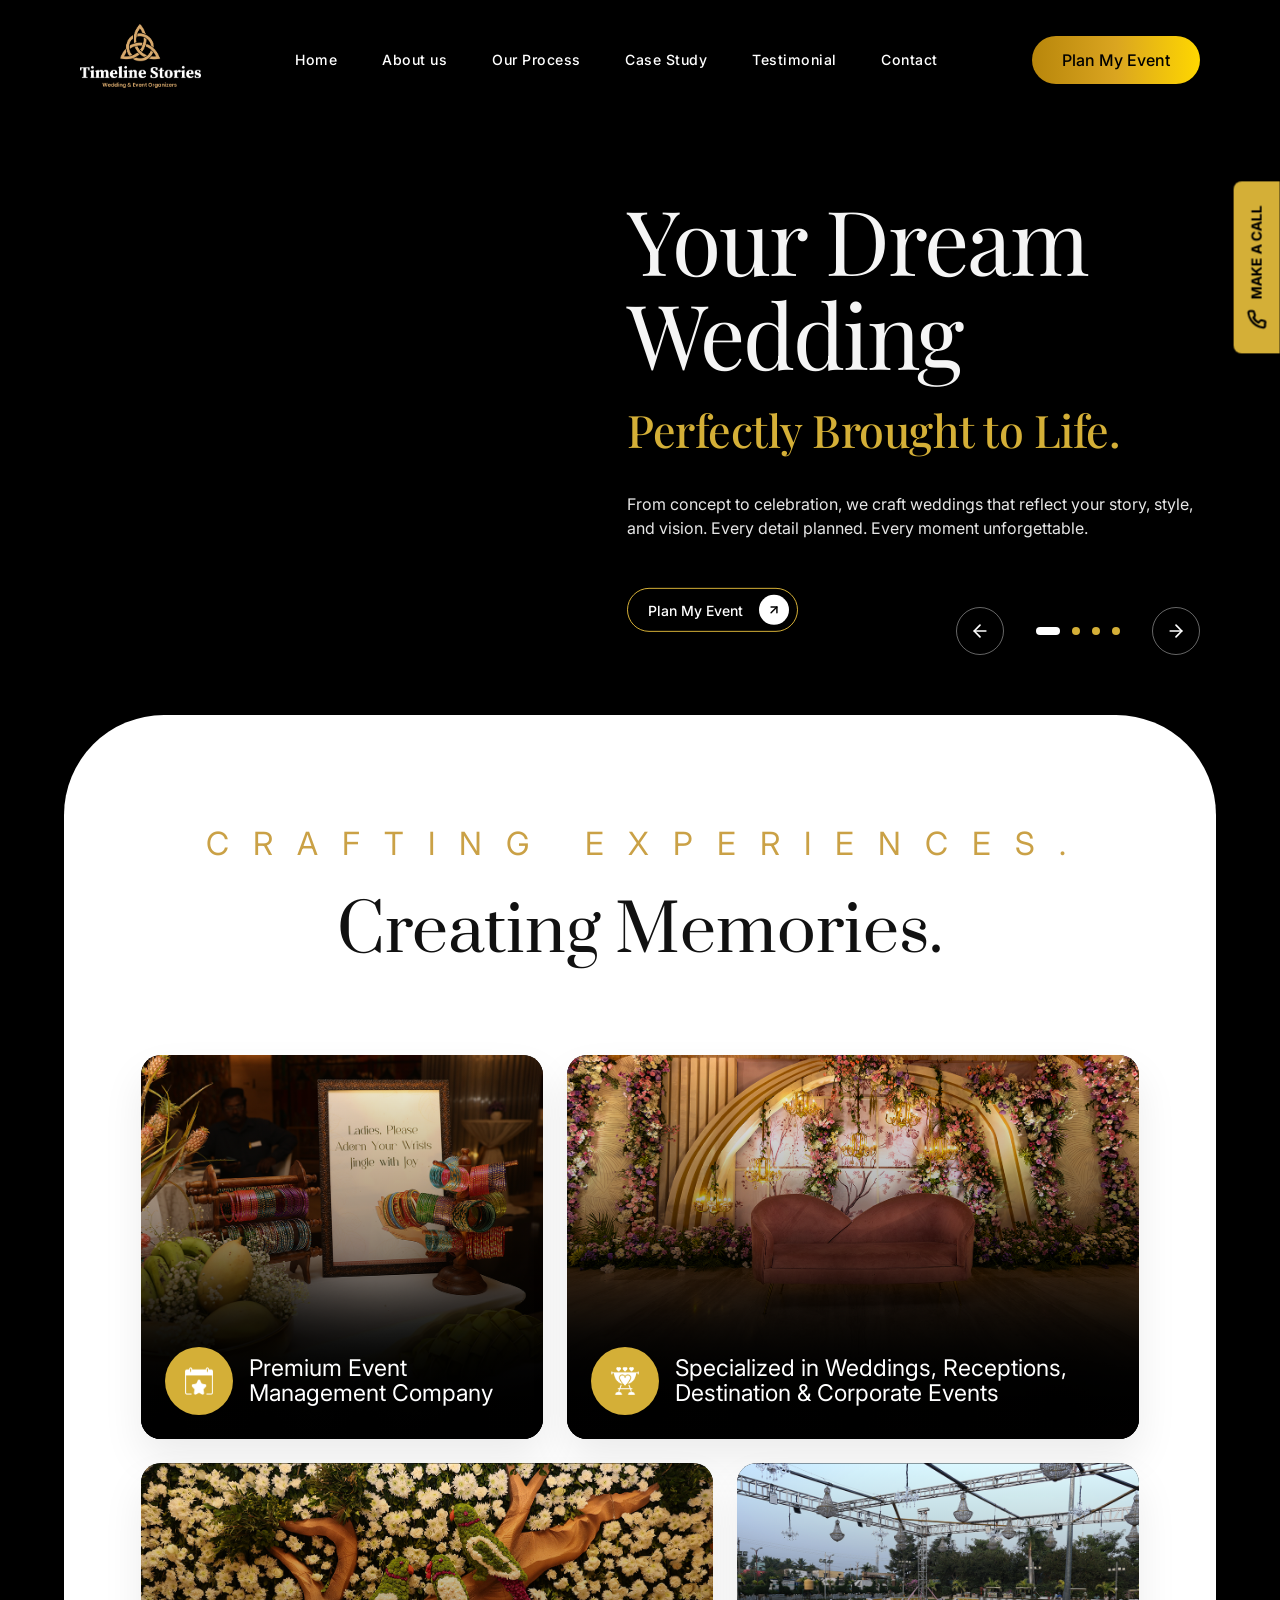
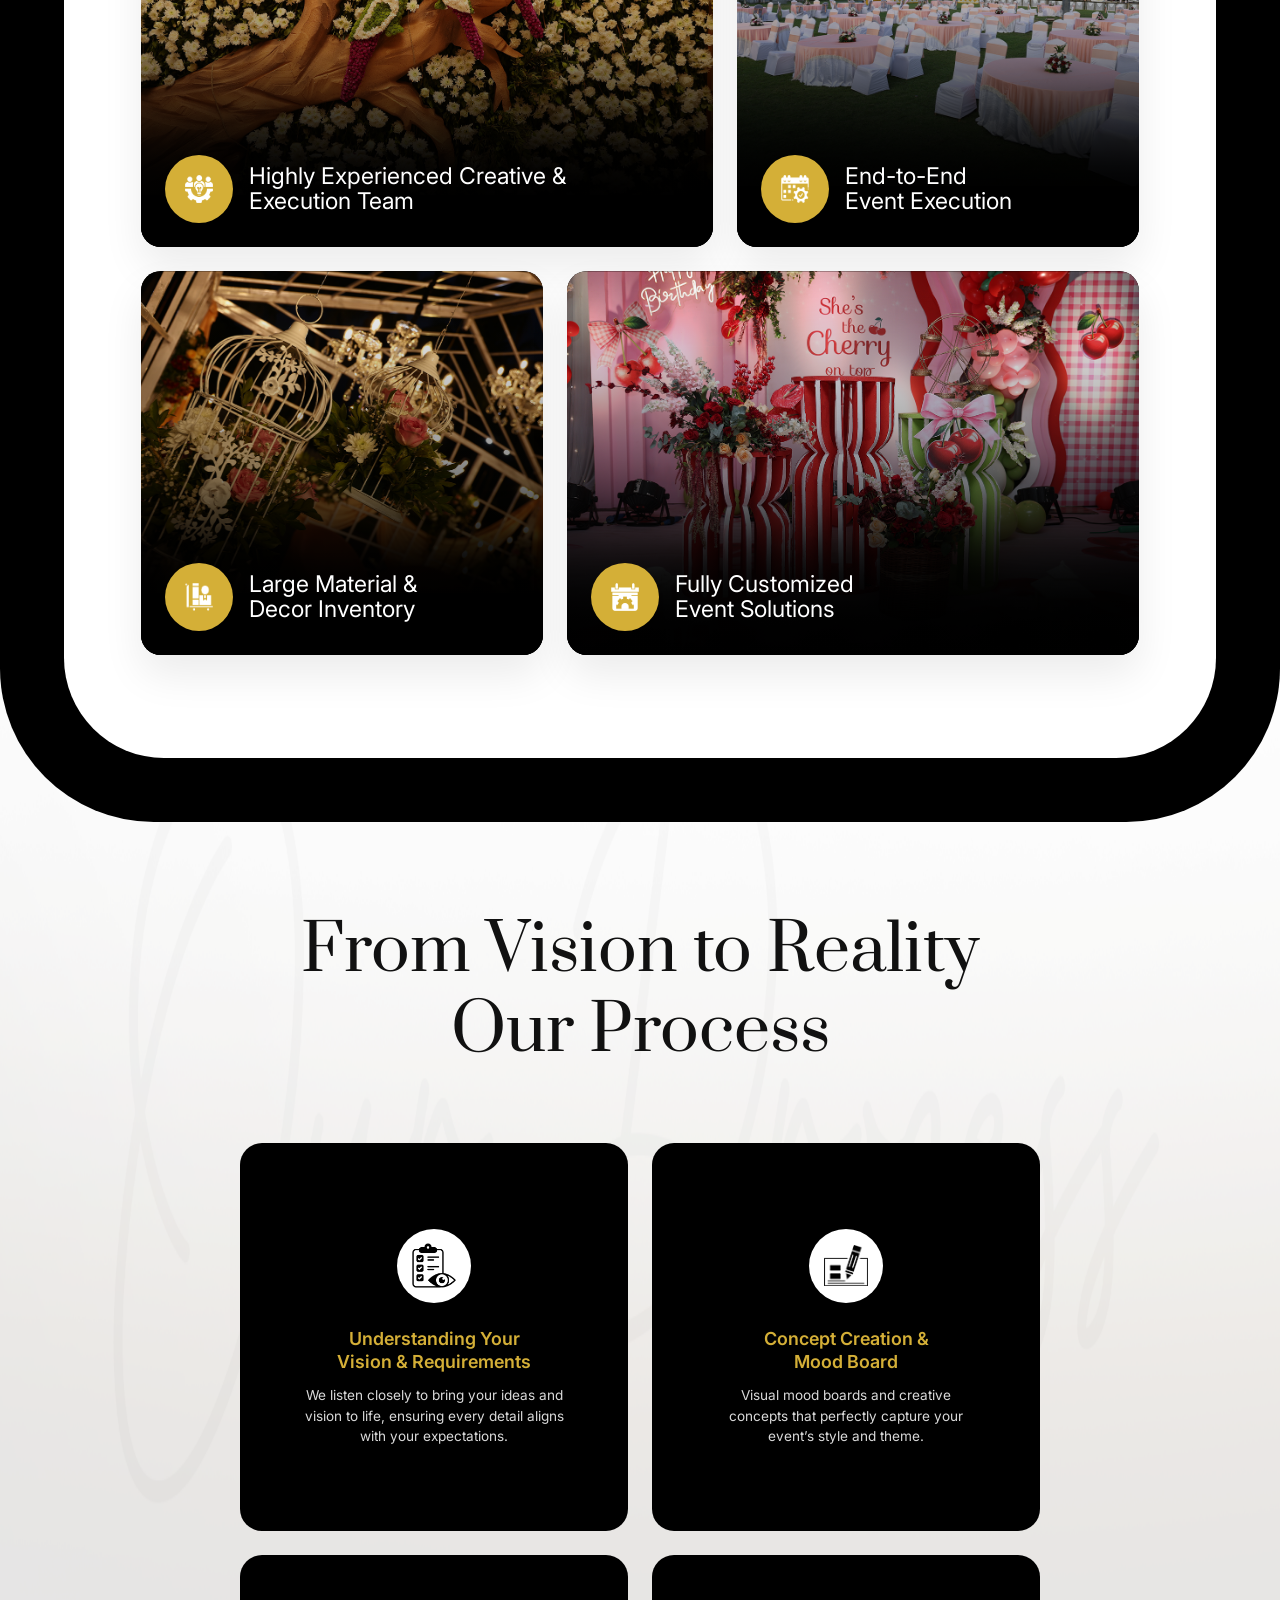
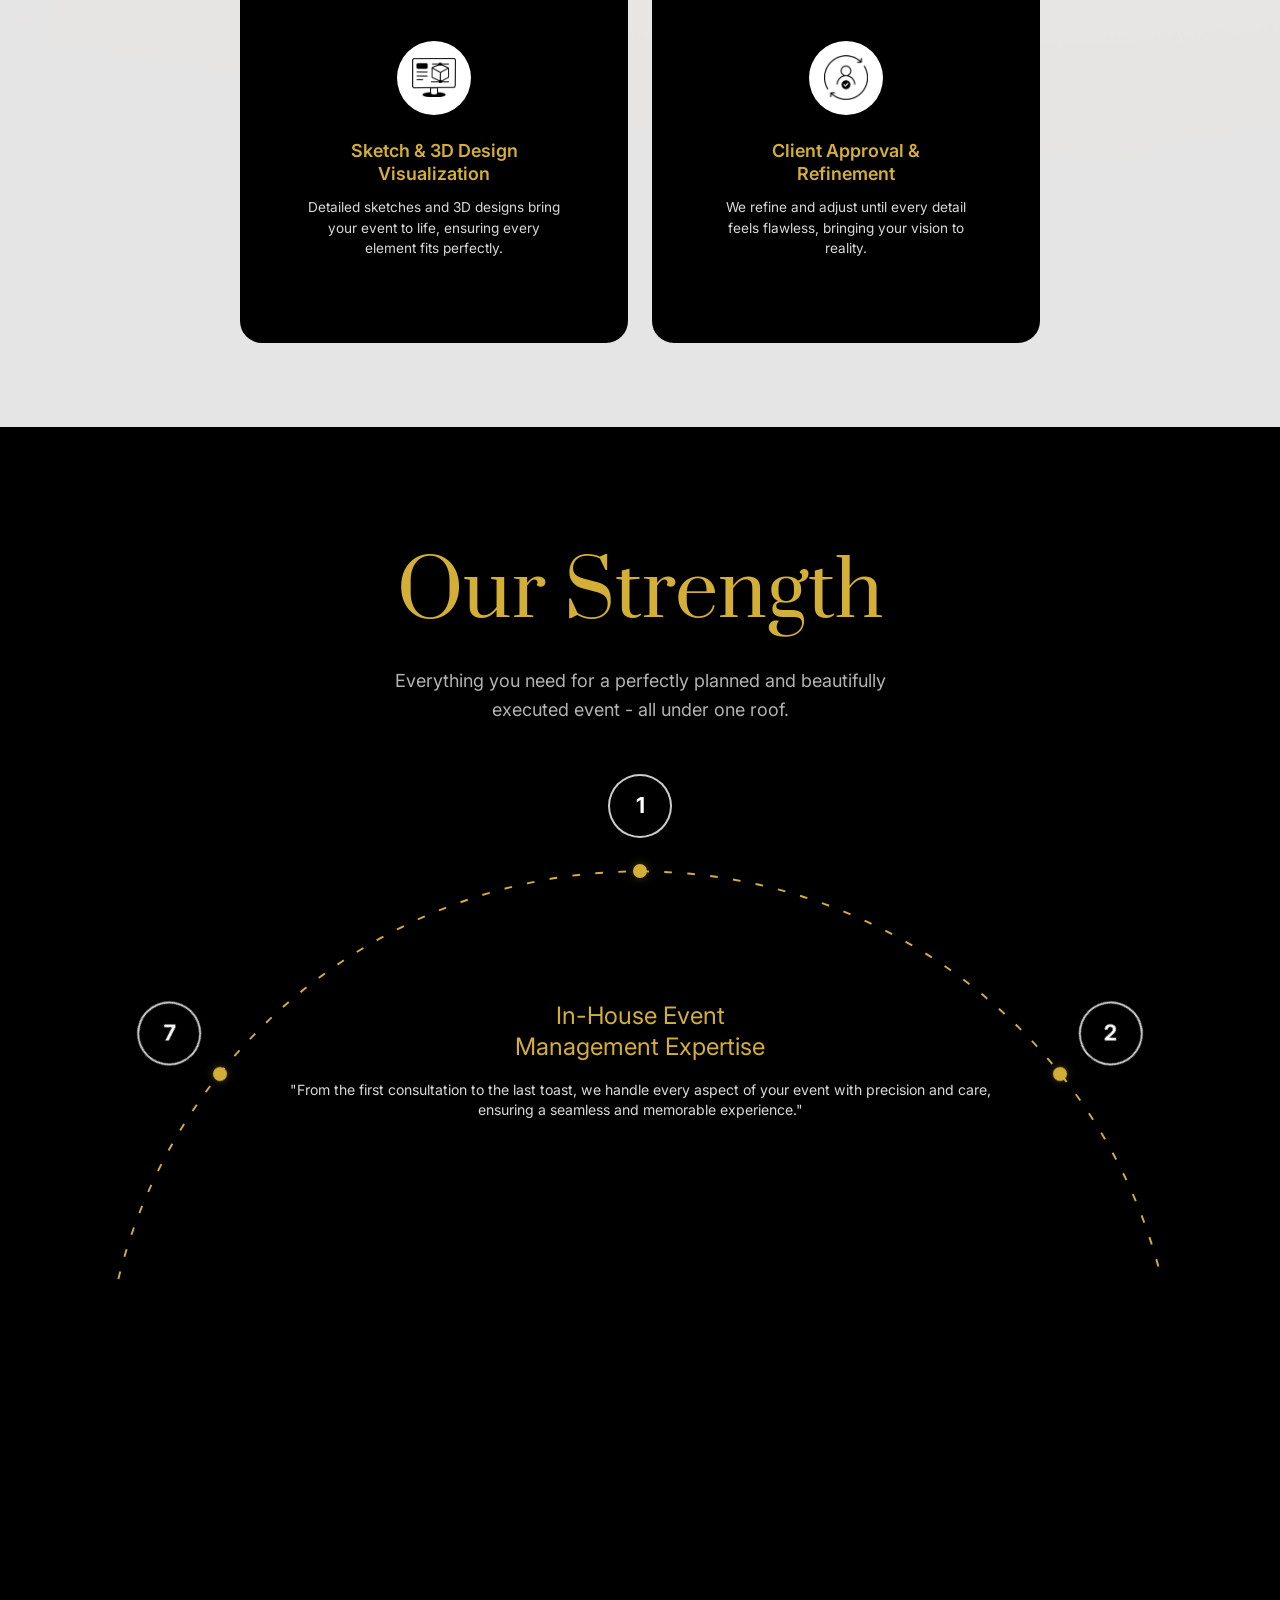
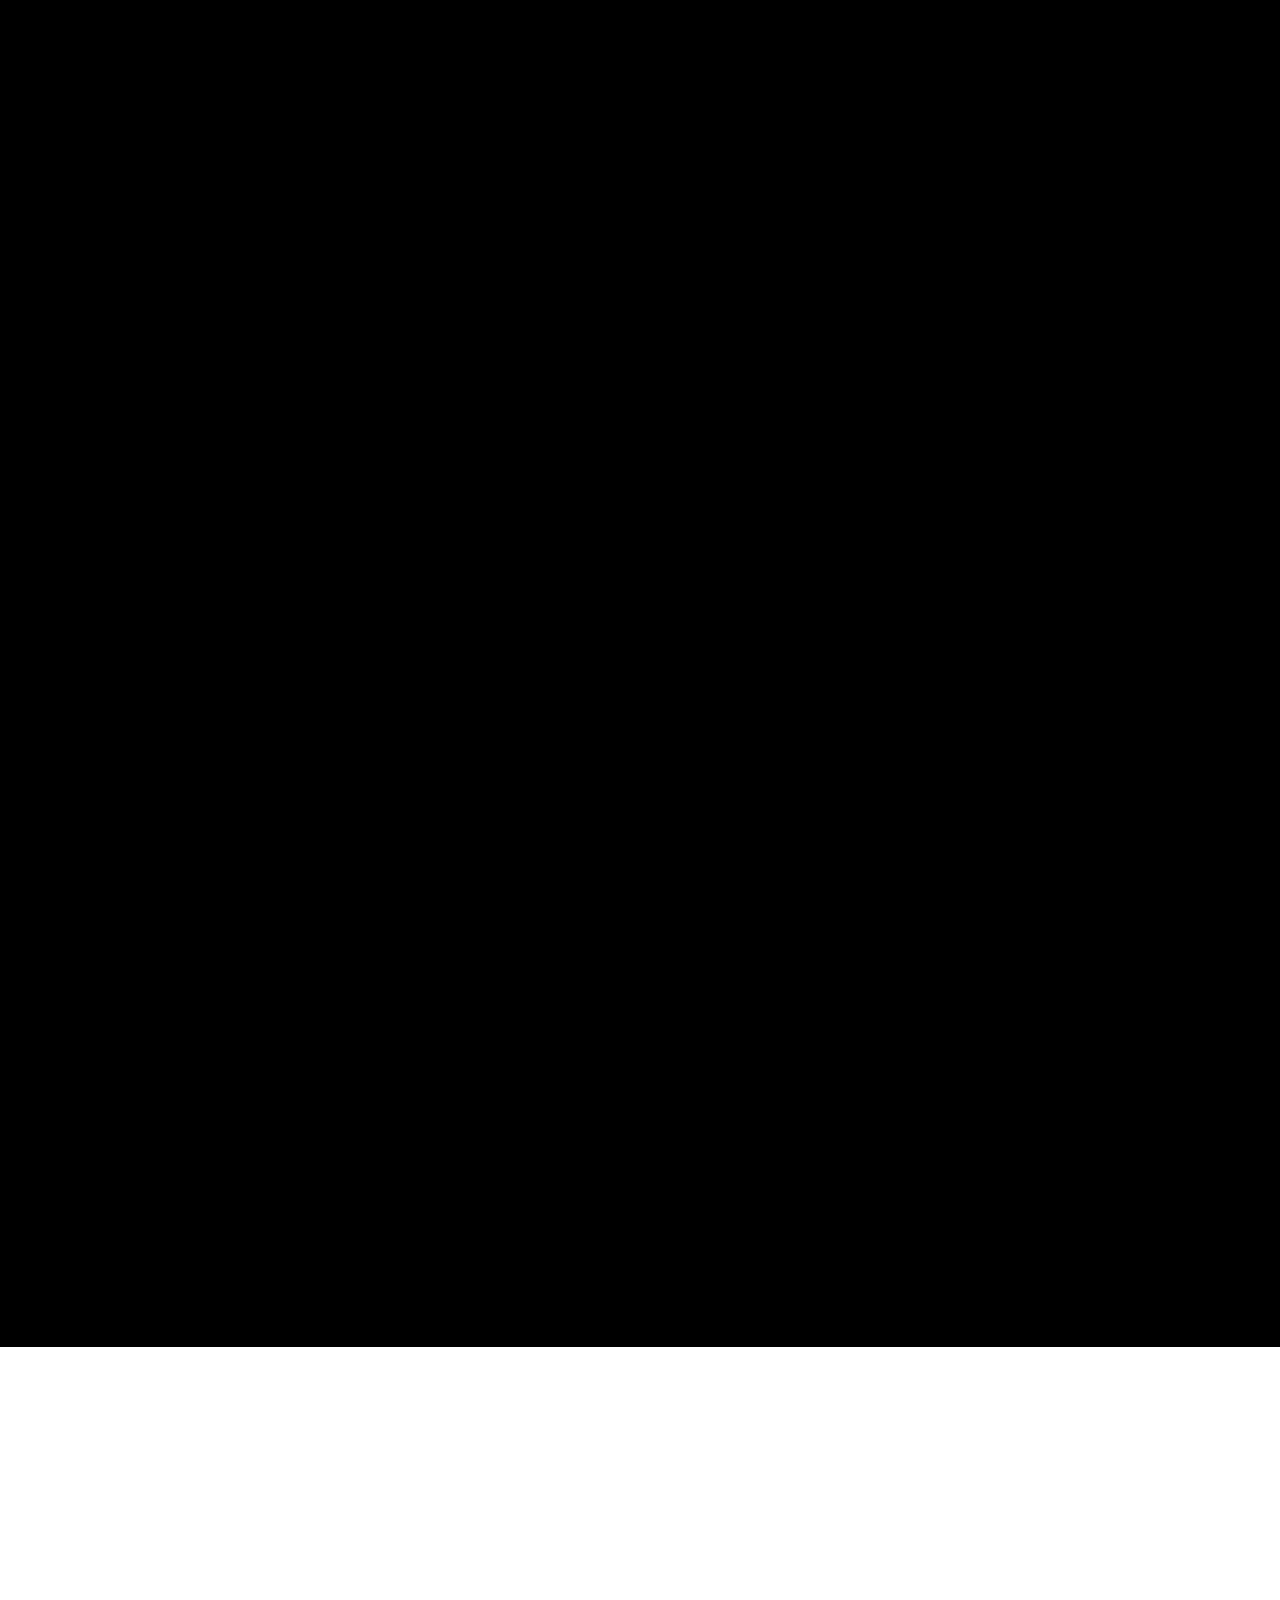
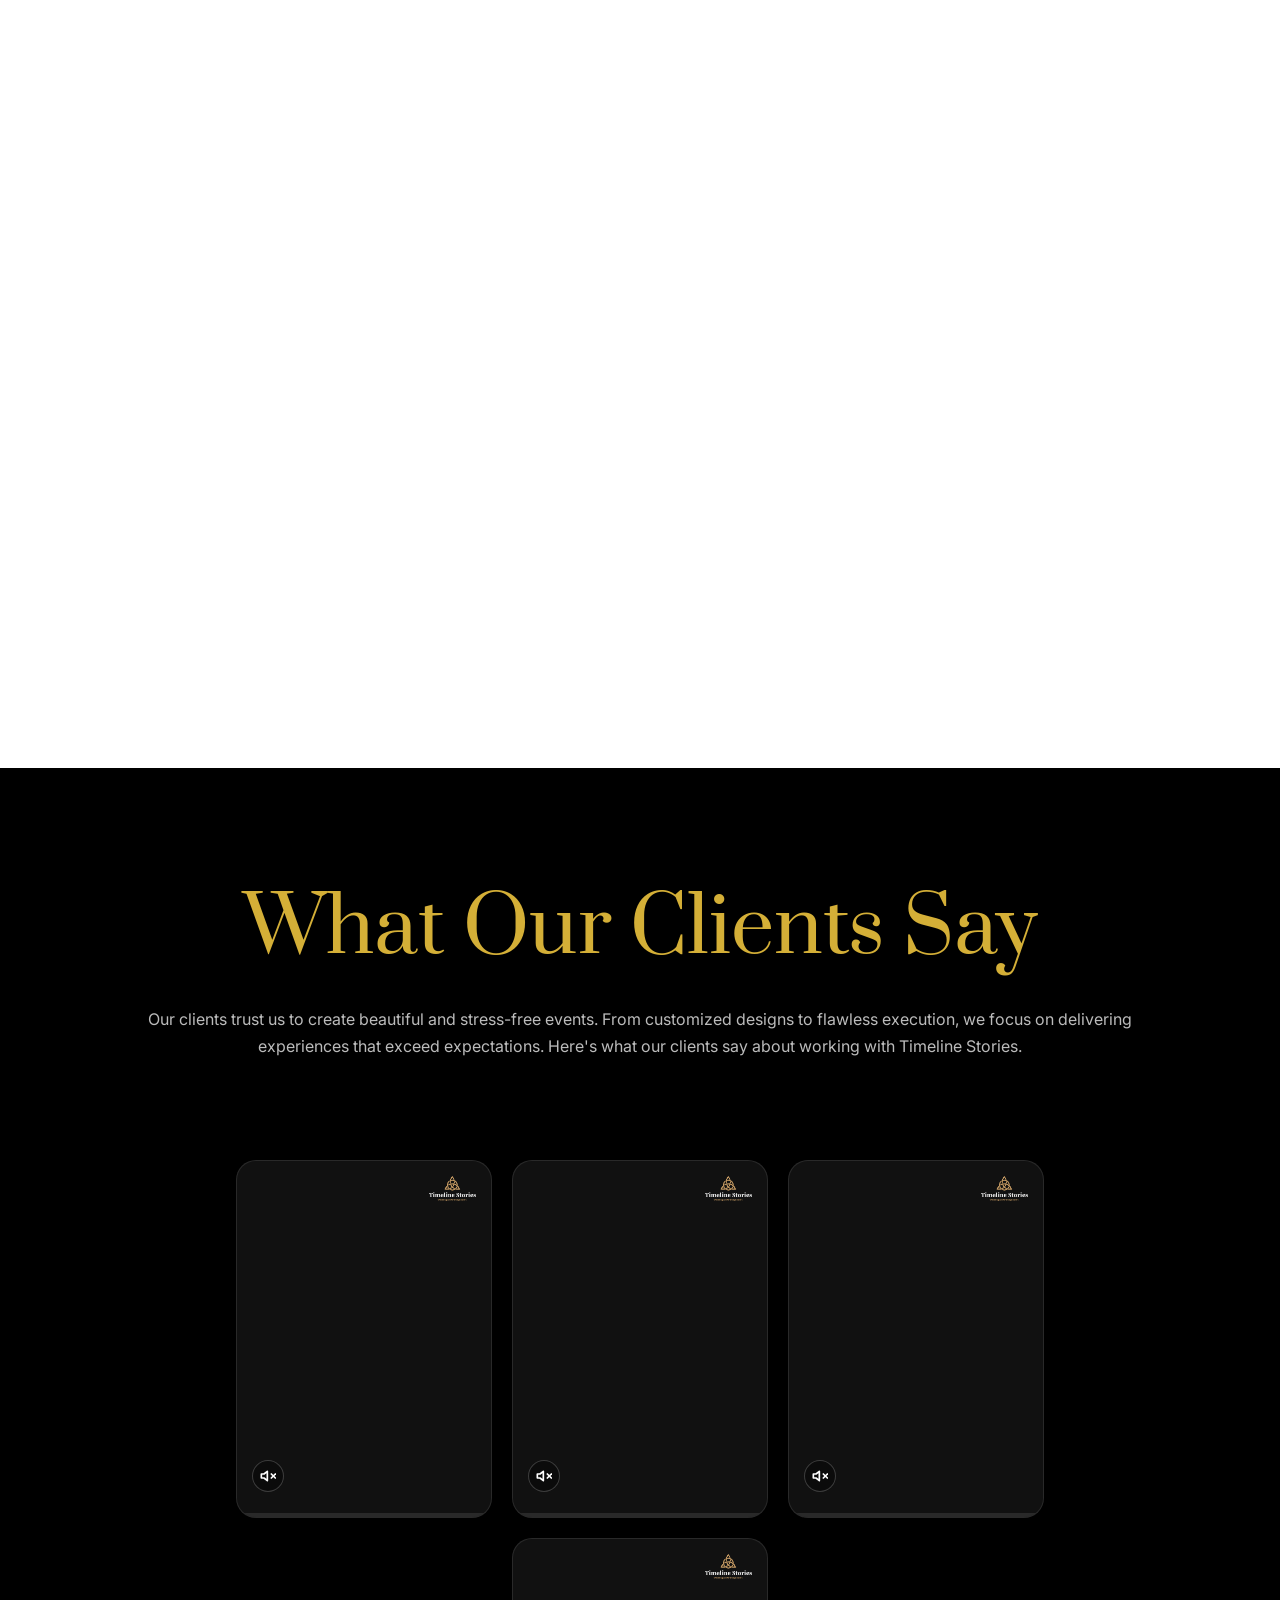
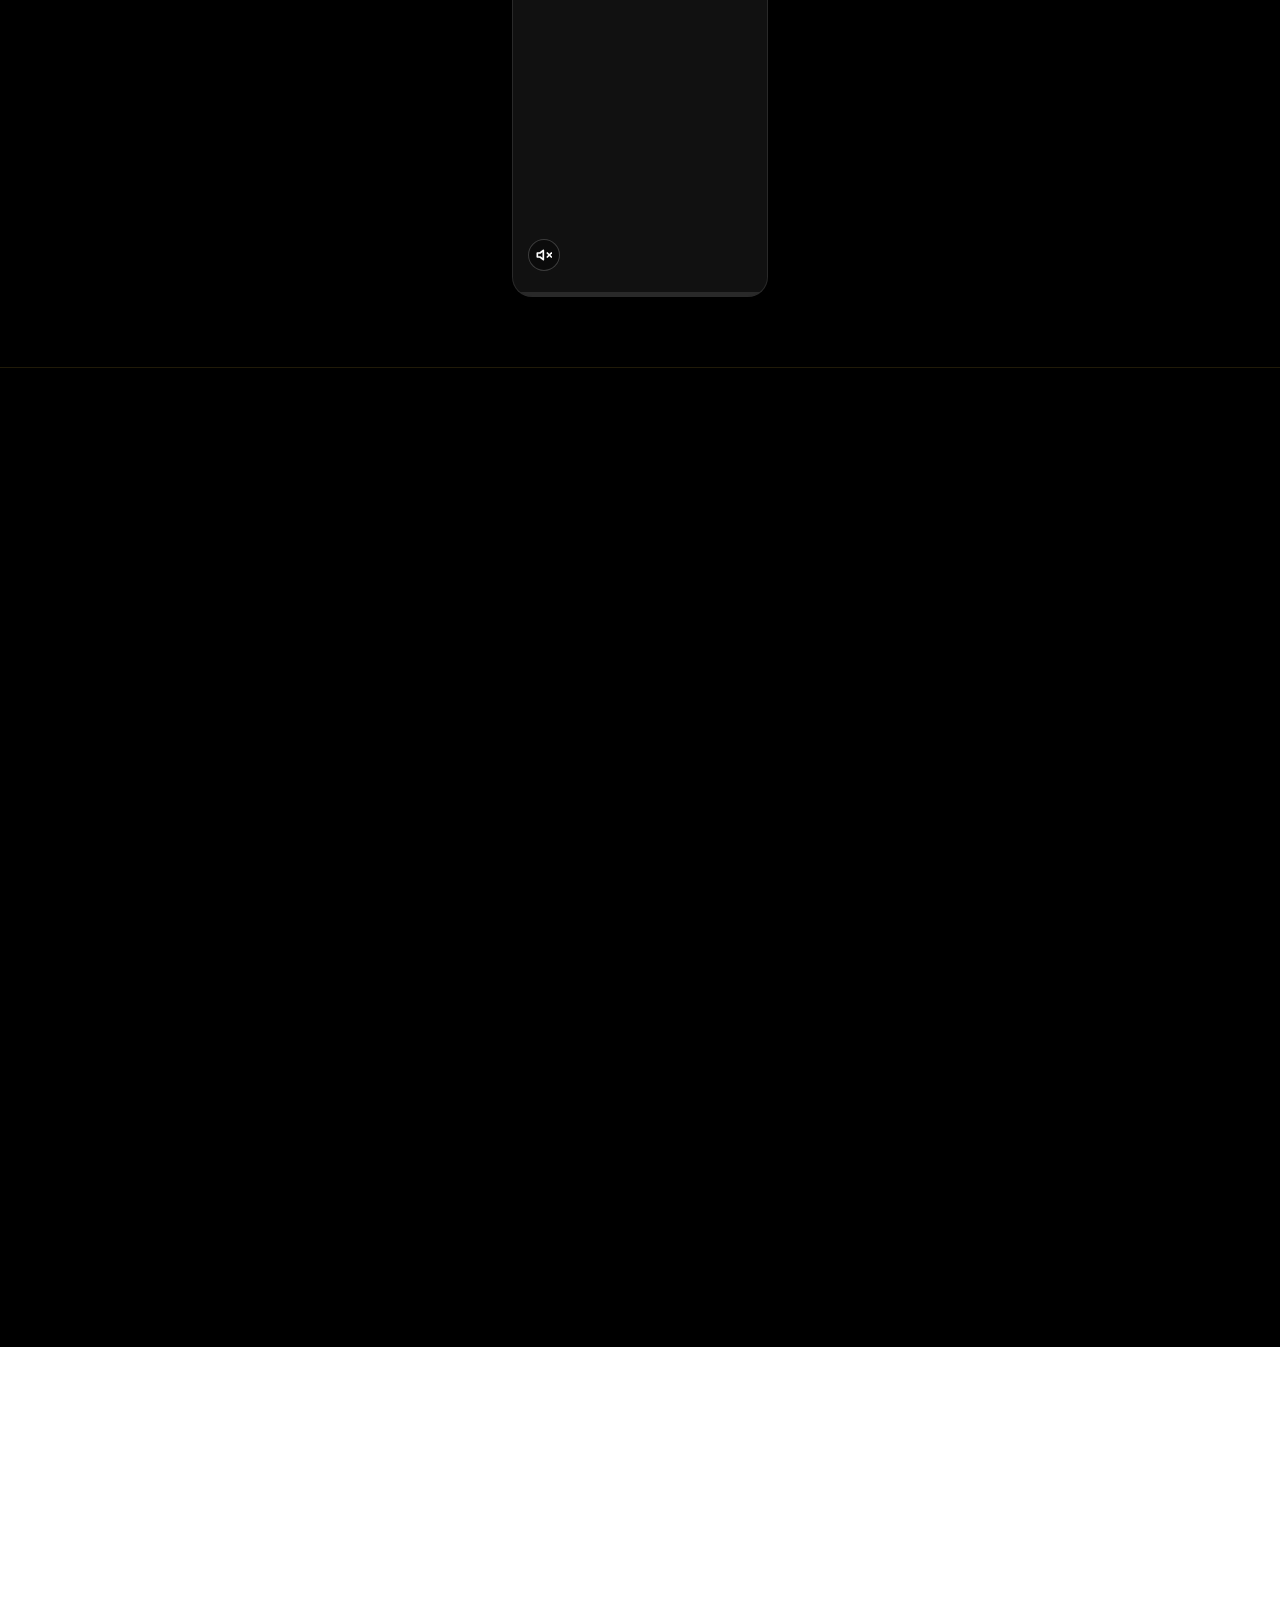
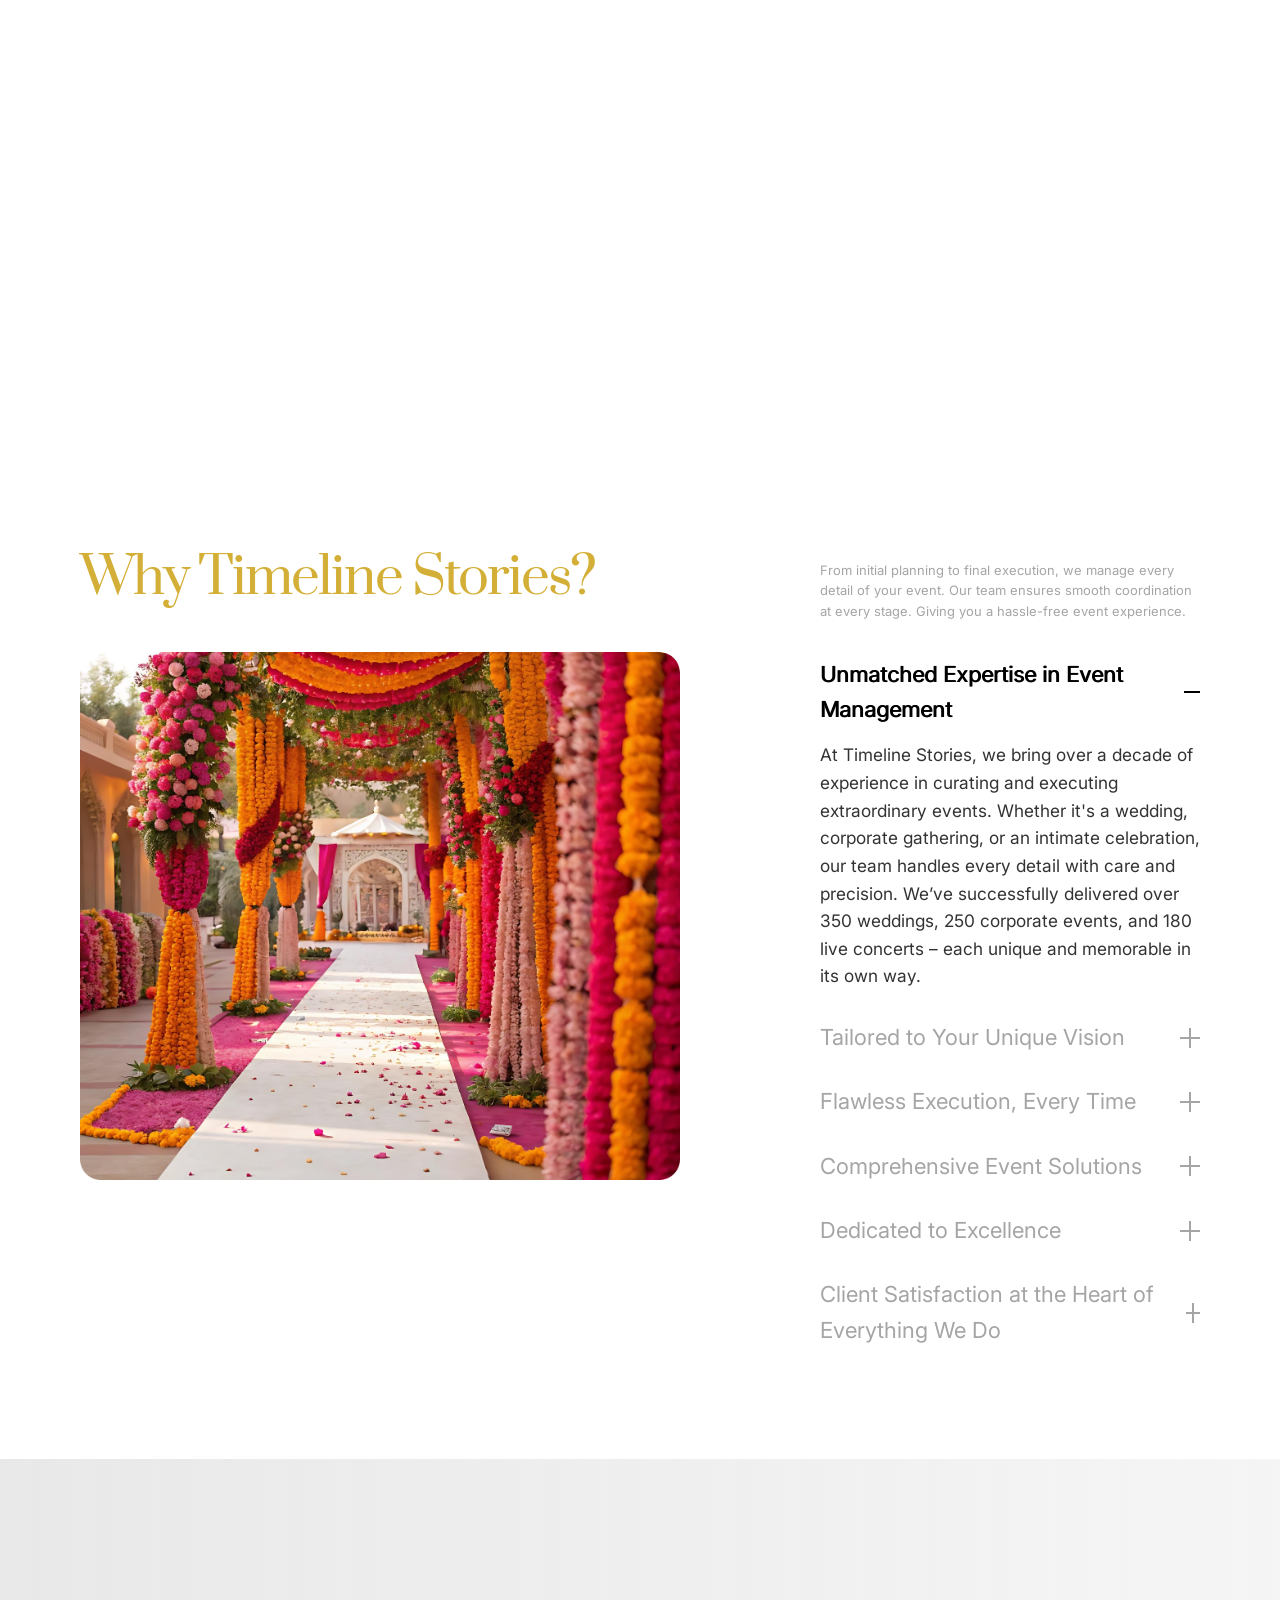
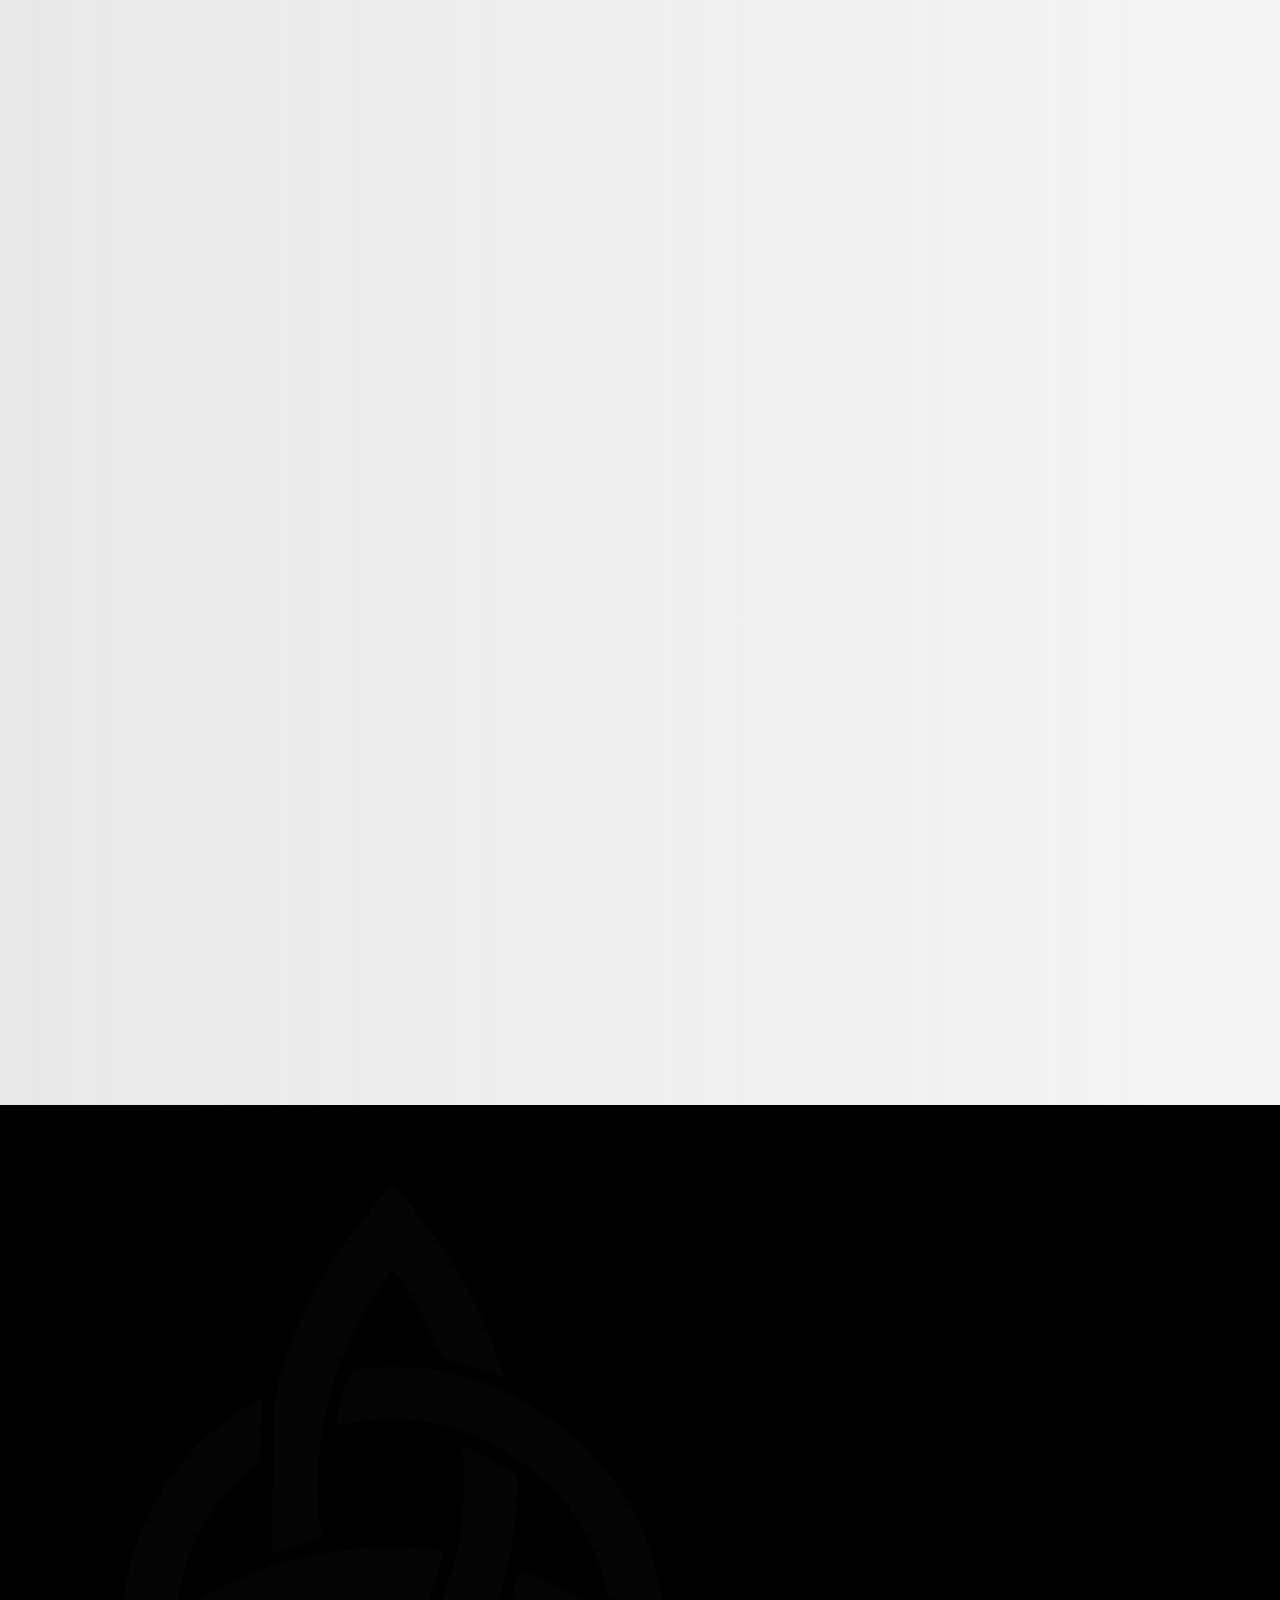
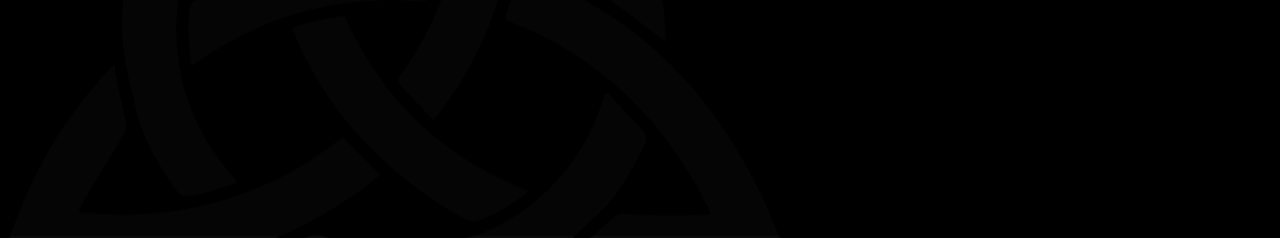
==== commit 7e1377bd: "Refine mobile UI: Robust modal scroll on overlay, fix dropdown scroll interactivity with data-lenis-" ====
--- a/index.html
+++ b/index.html
@@ -50,6 +50,7 @@
                 <a href="#testimonials">Testimonial</a>
                 <a href="#contact">Contact</a>
             </nav>
+            
 
             <div class="nav-action">
                 <button class="btn-gold-pill plan-event-btn"><span class="btn-text">Plan My Event</span></button>
@@ -530,112 +531,78 @@
             <p class="test-desc">Our clients trust us to create beautiful and stress-free events. From customized
                 designs to flawless execution, we focus on delivering experiences that exceed expectations. Here's what
                 our clients say about working with Timeline Stories.</p>
-            <div class="test-divider"></div>
+            
         </div>
 
         <div class="test-container">
             <div class="test-slider-stage">
                 <div class="test-cards-wrap" id="testCardsWrap">
-                    <div class="test-video-card active" data-index="0"
-                        data-video-url="images/test1.mp4">
-                        <video class="test-thumbnail-video" muted preload="metadata">
+                    <div class="test-video-card" data-index="0" data-video-url="images/test1.mp4">
+                        <video class="test-thumbnail-video" muted autoplay preload="metadata" loop playsinline>
                             <source src="images/test1.mp4" type="video/mp4">
                         </video>
-                        <div class="play-btn">
-                            <svg width="24" height="24" viewBox="0 0 24 24" fill="#D4AF37">
-                                <path d="M8 5v14l11-7z" />
-                            </svg>
-                        </div>
-                    </div>
-                    <div class="test-video-card" data-index="1"
-                        data-video-url="images/test2.mp4">
-                        <video class="test-thumbnail-video" muted preload="none">
+                        <div class="card-brand">
+                            <img src="images/logo.png" alt="Logo">
+                        </div>
+                        <div class="mute-icon">
+                            <svg width="16" height="16" viewBox="0 0 24 24" fill="none" stroke="white" stroke-width="2.5" stroke-linecap="round" stroke-linejoin="round"><polygon points="11 5 6 9 2 9 2 15 6 15 11 19 11 5"></polygon><line x1="23" y1="9" x2="17" y2="15"></line><line x1="17" y1="9" x2="23" y2="15"></line></svg>
+                        </div>
+                        <div class="card-progress">
+                            <div class="progress-fill"></div>
+                        </div>
+                    </div>
+                    <div class="test-video-card" data-index="1" data-video-url="images/test2.mp4">
+                        <video class="test-thumbnail-video" muted autoplay preload="metadata" loop playsinline>
                             <source src="images/test2.mp4" type="video/mp4">
                         </video>
-                        <div class="play-btn">
-                            <svg width="24" height="24" viewBox="0 0 24 24" fill="#D4AF37">
-                                <path d="M8 5v14l11-7z" />
-                            </svg>
-                        </div>
-                    </div>
-                    <div class="test-video-card" data-index="2"
-                        data-video-url="images/test3.mp4">
-                        <video class="test-thumbnail-video" muted preload="none">
+                        <div class="card-brand">
+                            <img src="images/logo.png" alt="Logo">
+                        </div>
+                        <div class="mute-icon">
+                            <svg width="16" height="16" viewBox="0 0 24 24" fill="none" stroke="white" stroke-width="2.5" stroke-linecap="round" stroke-linejoin="round"><polygon points="11 5 6 9 2 9 2 15 6 15 11 19 11 5"></polygon><line x1="23" y1="9" x2="17" y2="15"></line><line x1="17" y1="9" x2="23" y2="15"></line></svg>
+                        </div>
+                        <div class="card-progress">
+                            <div class="progress-fill"></div>
+                        </div>
+                    </div>
+                    <div class="test-video-card" data-index="2" data-video-url="images/test3.mp4">
+                        <video class="test-thumbnail-video" muted autoplay preload="metadata" loop playsinline>
                             <source src="images/test3.mp4" type="video/mp4">
                         </video>
-                        <div class="play-btn">
-                            <svg width="24" height="24" viewBox="0 0 24 24" fill="#D4AF37">
-                                <path d="M8 5v14l11-7z" />
-                            </svg>
-                        </div>
-                    </div>
-                    <div class="test-video-card" data-index="3"
-                        data-video-url="images/test2.mp4">
-                        <video class="test-thumbnail-video" muted preload="none">
+                        <div class="card-brand">
+                            <img src="images/logo.png" alt="Logo">
+                        </div>
+                        <div class="mute-icon">
+                            <svg width="16" height="16" viewBox="0 0 24 24" fill="none" stroke="white" stroke-width="2.5" stroke-linecap="round" stroke-linejoin="round"><polygon points="11 5 6 9 2 9 2 15 6 15 11 19 11 5"></polygon><line x1="23" y1="9" x2="17" y2="15"></line><line x1="17" y1="9" x2="23" y2="15"></line></svg>
+                        </div>
+                        <div class="card-progress">
+                            <div class="progress-fill"></div>
+                        </div>
+                    </div>
+                    <div class="test-video-card" data-index="3" data-video-url="images/test2.mp4">
+                        <video class="test-thumbnail-video" muted autoplay preload="metadata" loop playsinline>
                             <source src="images/test2.mp4" type="video/mp4">
                         </video>
-                        <div class="play-btn">
-                            <svg width="24" height="24" viewBox="0 0 24 24" fill="#D4AF37">
-                                <path d="M8 5v14l11-7z" />
-                            </svg>
-                        </div>
-                    </div>
-                </div>
-
-                <div class="test-content-wrap">
-                    <div class="test-quote-start">“</div>
-                    <div class="test-text-content active" data-index="0">
-                        <h3 class="test-item-title">Wedding</h3>
-                        <p class="test-item-quote">The team understood exactly what we wanted and transformed our ideas
-                            into a beautiful wedding setup. Every detail was thoughtfully planned and perfectly
-                            executed. The entire process was smooth and completely stress-free, allowing us to truly
-                            enjoy our special day.</p>
-                        <h4 class="test-client-info">Aravindh - Chennai</h4>
-                    </div>
-                    <div class="test-text-content" data-index="1">
-                        <h3 class="test-item-title">Reception</h3>
-                        <p class="test-item-quote">From planning to execution, everything was handled with extreme
-                            professionalism. The decor was breathtaking and far exceeded our original vision. Our guests
-                            are still talking about how elegant the setup was.</p>
-                        <h4 class="test-client-info">Suriya - Madurai</h4>
-                    </div>
-                    <div class="test-text-content" data-index="2">
-                        <h3 class="test-item-title">Corporate</h3>
-                        <p class="test-item-quote">Professional, efficient, and creative. Timeline Stories delivered a
-                            world-class gala for our brand. They managed the complexity effortlessly, and the results
-                            were truly impressive.</p>
-                        <h4 class="test-client-info">Rahul - Bangalore</h4>
-                    </div>
-                    <div class="test-text-content" data-index="3">
-                        <h3 class="test-item-title">Anniversary</h3>
-                        <p class="test-item-quote">They made our 25th anniversary celebration unforgettable. The styling
-                            was elegant and reflected our journey perfectly. Exceptional service from start to finish.
-                        </p>
-                        <h4 class="test-client-info">Meera - Kochi</h4>
-                    </div>
-                    <div class="test-quote-end">”</div>
+                        <div class="card-brand">
+                            <img src="images/logo.png" alt="Logo">
+                        </div>
+                        <div class="mute-icon">
+                            <svg width="16" height="16" viewBox="0 0 24 24" fill="none" stroke="white" stroke-width="2.5" stroke-linecap="round" stroke-linejoin="round"><polygon points="11 5 6 9 2 9 2 15 6 15 11 19 11 5"></polygon><line x1="23" y1="9" x2="17" y2="15"></line><line x1="17" y1="9" x2="23" y2="15"></line></svg>
+                        </div>
+                        <div class="card-progress">
+                            <div class="progress-fill"></div>
+                        </div>
+                    </div>
                 </div>
             </div>
 
             <div class="test-controls">
-                <button class="test-arrow prev" id="prevTest">
-                    <svg width="24" height="24" viewBox="0 0 24 24" fill="none" stroke="currentColor" stroke-width="2"
-                        stroke-linecap="round" stroke-linejoin="round">
-                        <path d="M15 18l-6-6 6-6" />
-                    </svg>
-                </button>
                 <div class="test-dots" id="testDots">
                     <span class="dot active"></span>
                     <span class="dot"></span>
                     <span class="dot"></span>
                     <span class="dot"></span>
                 </div>
-                <button class="test-arrow next" id="nextTest">
-                    <svg width="24" height="24" viewBox="0 0 24 24" fill="none" stroke="currentColor" stroke-width="2"
-                        stroke-linecap="round" stroke-linejoin="round">
-                        <path d="M9 18l6-6-6-6" />
-                    </svg>
-                </button>
             </div>
         </div>
         <div class="test-divider"></div>
@@ -651,50 +618,54 @@
 
         <div class="venues-fan-container">
             <div class="venue-fan-wrapper">
-                <!-- Venue Card 1 (Far Left) -->
+                <!-- Venue Card 1 (Far Left) - Luxury -->
                 <div class="venue-card pos-far-left">
-                    <img loading="lazy" decoding="async" src="images/vc1.png"
-                        alt="Venue 1" draggable="false" width="400" height="550">
+                    <img loading="lazy" decoding="async" src="images/ourvenues/Luxury/lv1.png"
+                        alt="Luxury Hotels" draggable="false" width="400" height="550">
                     <div class="venue-info-bar">
-                        <h3>ITC Grand Chola - Chennai</h3>
-                    </div>
-                </div>
-                <!-- Venue Card 2 (Left) -->
+                        <h3>Luxury Hotels & Premium Venues</h3>
+                    </div>
+                </div>
+                <!-- Venue Card 2 (Left) - Resorts -->
                 <div class="venue-card pos-left">
-                    <img loading="lazy" decoding="async" src="images/vc2.png"
-                        alt="Venue 2" draggable="false" width="400" height="550">
+                    <img loading="lazy" decoding="async" src="images/ourvenues/resorts/rv1.jpg"
+                        alt="Resorts" draggable="false" width="400" height="550">
                     <div class="venue-info-bar">
-                        <h3>The Leela Palace - Chennai</h3>
-                    </div>
-                </div>
-                <!-- Venue Card 3 (Center) -->
+                        <h3>Resorts & Outdoor Venues</h3>
+                    </div>
+                </div>
+                <!-- Venue Card 3 (Center) - Conventions -->
                 <div class="venue-card pos-center">
-                    <img loading="lazy" decoding="async" src="images/vc3.png"
-                        alt="Venue 3" draggable="false" width="400" height="550">
+                    <img loading="lazy" decoding="async" src="images/ourvenues/conventions/cv1.jpg"
+                        alt="Convention Centers" draggable="false" width="400" height="550">
                     <div class="venue-info-bar">
-                        <h3>Taj Connemara - Chennai</h3>
-                    </div>
-                </div>
-                <!-- Venue Card 4 (Right) -->
+                        <h3>Convention Centers & Garden Venues</h3>
+                    </div>
+                </div>
+                <!-- Venue Card 4 (Right) - Party Halls -->
                 <div class="venue-card pos-right">
-                    <img loading="lazy" decoding="async" src="images/vc4.png"
-                        alt="Venue 4" draggable="false" width="400" height="550">
+                    <img loading="lazy" decoding="async" src="images/ourvenues/partyhalls/pv1.png"
+                        alt="Party Halls" draggable="false" width="400" height="550">
                     <div class="venue-info-bar">
-                        <h3>Holiday Inn Chennai OMR IT Expressway</h3>
-                    </div>
-                </div>
-                <!-- Venue Card 5 (Far Right) -->
+                        <h3>Party Halls & Event Spaces</h3>
+                    </div>
+                </div>
+                <!-- Venue Card 5 (Far Right) - Luxury/Premium -->
                 <div class="venue-card pos-far-right">
-                    <img loading="lazy" decoding="async" src="images/vc5.png"
-                        alt="Venue 5" draggable="false" width="400" height="550">
+                    <img loading="lazy" decoding="async" src="images/ourvenues/Luxury/lv2.jpg"
+                        alt="Premium Venues" draggable="false" width="400" height="550">
                     <div class="venue-info-bar">
-                        <h3>SPP Gardens</h3>
+                        <h3>Premium Wedding Destinations</h3>
                     </div>
                 </div>
             </div>
 
             <!-- Background Dotted Lines -->
             <div class="venues-bg-dots"></div>
+        </div>
+
+        <div class="venues-btn-container">
+            <a href="venues.html" class="venues-view-all-btn">View All Event Venues</a>
         </div>
     </section>
 
@@ -736,67 +707,87 @@
                 <!-- Set 1 -->
                 <div class="moment-item" data-category="wedding">
                     <img loading="lazy" decoding="async" src="images/Wedding/7J6A0157.JPG" alt="Wedding 1">
+                    <div class="moment-overlay">Wedding</div>
                 </div>
                 <div class="moment-item" data-category="reception">
                     <img loading="lazy" decoding="async" src="images/Reception/7J6A0530.JPG" alt="Reception 1">
+                    <div class="moment-overlay">Reception</div>
                 </div>
                 <div class="moment-item" data-category="haldi">
                     <img loading="lazy" decoding="async" src="images/Haldi/BPV02048.JPG" alt="Haldi 1">
+                    <div class="moment-overlay">Haldi</div>
                 </div>
                 <div class="moment-item" data-category="birthday">
                     <img loading="lazy" decoding="async" src="images/Birthday/bd1.JPG" alt="Birthday 1">
+                    <div class="moment-overlay">Birthday</div>
                 </div>
                 <!-- Set 2 -->
                 <div class="moment-item" data-category="wedding">
                     <img loading="lazy" decoding="async" src="images/Wedding/7J6A0275.JPG" alt="Wedding 2">
+                    <div class="moment-overlay">Wedding</div>
                 </div>
                 <div class="moment-item" data-category="reception">
                     <img loading="lazy" decoding="async" src="images/Reception/7J6A0619.JPG" alt="Reception 2">
+                    <div class="moment-overlay">Reception</div>
                 </div>
                 <div class="moment-item" data-category="haldi">
                     <img loading="lazy" decoding="async" src="images/Haldi/BPV02049.JPG" alt="Haldi 2">
+                    <div class="moment-overlay">Haldi</div>
                 </div>
                 <div class="moment-item" data-category="birthday">
                     <img loading="lazy" decoding="async" src="images/Birthday/bd2.JPG" alt="Birthday 2">
+                    <div class="moment-overlay">Birthday</div>
                 </div>
                 <!-- Set 3 -->
                 <div class="moment-item" data-category="wedding">
                     <img loading="lazy" decoding="async" src="images/Wedding/7J6A0932.JPG" alt="Wedding 3">
+                    <div class="moment-overlay">Wedding</div>
                 </div>
                 <div class="moment-item" data-category="reception">
                     <img loading="lazy" decoding="async" src="images/Reception/DSC_7232.JPG" alt="Reception 3">
+                    <div class="moment-overlay">Reception</div>
                 </div>
                 <div class="moment-item" data-category="haldi">
                     <img loading="lazy" decoding="async" src="images/Haldi/BPV02059.JPG" alt="Haldi 3">
+                    <div class="moment-overlay">Haldi</div>
                 </div>
                 <div class="moment-item" data-category="birthday">
                     <img loading="lazy" decoding="async" src="images/Birthday/bd3.JPG" alt="Birthday 3">
+                    <div class="moment-overlay">Birthday</div>
                 </div>
                 <!-- Set 4 -->
                 <div class="moment-item" data-category="wedding">
                     <img loading="lazy" decoding="async" src="images/Wedding/7J6A1027.JPG" alt="Wedding 4">
+                    <div class="moment-overlay">Wedding</div>
                 </div>
                 <div class="moment-item" data-category="reception">
                     <img loading="lazy" decoding="async" src="images/Reception/DSC_7261.JPG" alt="Reception 4">
+                    <div class="moment-overlay">Reception</div>
                 </div>
                 <div class="moment-item" data-category="haldi">
                     <img loading="lazy" decoding="async" src="images/Haldi/BPV02061.JPG" alt="Haldi 4">
+                    <div class="moment-overlay">Haldi</div>
                 </div>
                 <div class="moment-item" data-category="birthday">
                     <img loading="lazy" decoding="async" src="images/Birthday/bd4.JPG" alt="Birthday 4">
+                    <div class="moment-overlay">Birthday</div>
                 </div>
                 <!-- Set 5 -->
                 <div class="moment-item" data-category="wedding">
                     <img loading="lazy" decoding="async" src="images/Wedding/7J6A1034.JPG" alt="Wedding 5">
+                    <div class="moment-overlay">Wedding</div>
                 </div>
                 <div class="moment-item" data-category="reception">
                     <img loading="lazy" decoding="async" src="images/Reception/7J6A1720.JPG" alt="Reception 5">
+                    <div class="moment-overlay">Reception</div>
                 </div>
                 <div class="moment-item" data-category="haldi">
                     <img loading="lazy" decoding="async" src="images/Haldi/BPV02092.JPG" alt="Haldi 5">
+                    <div class="moment-overlay">Haldi</div>
                 </div>
                 <div class="moment-item" data-category="birthday">
                     <img loading="lazy" decoding="async" src="images/Birthday/bd5.JPG" alt="Birthday 5">
+                    <div class="moment-overlay">Birthday</div>
                 </div>
             </div>
             <button class="gallery-nav-btn next" id="nextMoment">
@@ -885,6 +876,31 @@
             </div>
     </section>
 
+    <!-- Lightbox Modal -->
+    <div class="lightbox" id="galleryLightbox">
+        <div class="lightbox-counter" id="lightboxCounter">1 / 1</div>
+        <div class="lightbox-close" id="closeLightbox">
+            <svg width="32" height="32" viewBox="0 0 24 24" fill="none" stroke="white" stroke-width="2">
+                <line x1="18" y1="6" x2="6" y2="18"></line>
+                <line x1="6" y1="6" x2="18" y2="18"></line>
+            </svg>
+        </div>
+        <button class="lightbox-nav prev" id="lightboxPrev">
+            <svg width="40" height="40" viewBox="0 0 24 24" fill="none" stroke="white" stroke-width="2">
+                <polyline points="15 18 9 12 15 6"></polyline>
+            </svg>
+        </button>
+        <div class="lightbox-content">
+            <img src="" alt="Enlarged moment" id="lightboxImage">
+            <div class="lightbox-category" id="lightboxCategory">Wedding</div>
+        </div>
+        <button class="lightbox-nav next" id="lightboxNext">
+            <svg width="40" height="40" viewBox="0 0 24 24" fill="none" stroke="white" stroke-width="2">
+                <polyline points="9 18 15 12 9 6"></polyline>
+            </svg>
+        </button>
+    </div>
+
     <!-- Contact Form Section (Light) -->
     <section class="contact-form-section" id="contact">
         <div class="contact-header">
@@ -911,7 +927,7 @@
                             <span>Event Type</span>
                             <div class="select-arrow"></div>
                         </div>
-                        <div class="custom-options">
+                        <div class="custom-options" data-lenis-prevent>
                             <div class="custom-option" data-value="Wedding">Wedding</div>
                             <div class="custom-option" data-value="Reception">Reception</div>
                             <div class="custom-option" data-value="Engagement">Engagement</div>
@@ -1066,7 +1082,7 @@
     <!-- Main Custom Script -->
     <script src="script.js"></script>
     <!-- Plan My Event Popup Modal -->
-    <div id="planEventModal" class="modal-overlay">
+    <div id="planEventModal" class="modal-overlay" data-lenis-prevent>
         <div class="modal-container">
             <button class="modal-close" id="closeModal">&times;</button>
             <div class="modal-header">
@@ -1089,7 +1105,7 @@
                             <span>Event Type</span>
                             <div class="select-arrow"></div>
                         </div>
-                        <div class="custom-options">
+                        <div class="custom-options" data-lenis-prevent>
                             <div class="custom-option" data-value="Wedding">Wedding</div>
                             <div class="custom-option" data-value="Reception">Reception</div>
                             <div class="custom-option" data-value="Engagement">Engagement</div>
@@ -1139,8 +1155,19 @@
     </div>
 
     <!-- Custom Cursors (Moved to root for perfect alignment) -->
-    <div class="drag-cursor" id="dragCursor"><span>Drag</span></div>
-    <div class="venues-custom-cursor"><span>Drag</span></div>
+    <div class="case-custom-cursor" id="caseCursor">
+        <svg width="24" height="24" viewBox="0 0 24 24" fill="none" stroke="#D4AF37" stroke-width="3" stroke-linecap="round" stroke-linejoin="round">
+            <line x1="5" y1="12" x2="19" y2="12"></line>
+            <polyline points="12 5 19 12 12 19"></polyline>
+        </svg>
+    </div>
+    <!-- Sticky Call Button -->
+    <a href="tel:+918428006999" class="sticky-call-btn">
+        <svg width="20" height="20" viewBox="0 0 24 24" fill="none" stroke="currentColor" stroke-width="2.5" stroke-linecap="round" stroke-linejoin="round">
+            <path d="M22 16.92v3a2 2 0 0 1-2.18 2 19.79 19.79 0 0 1-8.63-3.07 19.5 19.5 0 0 1-6-6 19.79 19.79 0 0 1-3.07-8.67A2 2 0 0 1 4.11 2h3a2 2 0 0 1 2 1.72 12.84 12.84 0 0 0 .7 2.81 2 2 0 0 1-.45 2.11L8.09 9.91a16 16 0 0 0 6 6l2.27-2.27a2 2 0 0 1 2.11-.45 12.84 12.84 0 0 0 2.81.7A2 2 0 0 1 22 16.92z"></path>
+        </svg>
+        <span>Make A Call</span>
+    </a>
 </body>
 
 </html>
--- a/styles.css
+++ b/styles.css
@@ -159,8 +159,31 @@
 }
 
 .logo-img {
-  height: clamp(50px, 7vw, 100px);
+  height: clamp(40px, 5vw, 70px);
   width: auto;
+}
+
+.nav-phone {
+  display: flex;
+  align-items: center;
+  gap: 10px;
+  color: #fff;
+  text-decoration: none;
+  font-family: 'Inter', sans-serif;
+  font-size: 16px;
+  font-weight: 500;
+  margin-left: auto;
+  margin-right: 30px;
+  transition: all 0.3s ease;
+}
+
+.nav-phone:hover {
+  color: var(--primary-gold);
+}
+
+.nav-phone svg {
+  color: var(--primary-gold);
+  stroke: var(--primary-gold);
 }
 
 .nav-links {
@@ -1287,10 +1310,10 @@
   background-color: var(--bg-black);
   color: var(--text-light);
   /* Make the section tall so we can scroll through it */
-  height: 300vh;
+  height: 280vh; /* Increased from 250vh to fix 7th node acting issue */
   position: relative;
-  padding-top: var(--section-padding-y); /* Added */
-  padding-bottom: var(--section-padding-y); /* Added */
+  padding-top: 20px; 
+  padding-bottom: 0px !important; 
 }
 
 /* Sticky Container */
@@ -1302,9 +1325,9 @@
   width: 100%;
   display: flex;
   flex-direction: column;
-  justify-content: flex-start;
+  justify-content: center; /* Centered for better vertical balance */
   align-items: center;
-  padding-top: clamp(40px, 8vh, 120px);
+  padding-top: 20px; /* Reduced from clamp(40px, 8vh, 120px) */
   overflow: hidden;
   background-color: var(--bg-black);
 }
@@ -1426,6 +1449,7 @@
   top: 50%;
   left: 50%;
   transform: translate(-50%, -50%);
+  z-index: 2;
 }
 
 /* The vertical line appearing only when active */
@@ -1440,6 +1464,7 @@
   transform-origin: top center;
   transition: height 0.5s ease, opacity 0.5s ease;
   opacity: 0;
+  z-index: 1;
 }
 
 .arc-indicator.active .node-number-badge {
@@ -1452,6 +1477,7 @@
 .arc-indicator.active .node-dot {
   background-color: var(--primary-gold);
   box-shadow: 0 0 15px var(--primary-gold);
+  opacity: 1;
 }
 
 .arc-indicator.active .node-line {
@@ -1489,7 +1515,7 @@
 
 .arc-content-wrapper {
   position: absolute;
-  top: 50%;
+  top: 45%; /* Shifted up slightly */
   /* Perfect visual vertical center */
   left: 50%;
   transform: translate(-50%, -50%);
@@ -1682,7 +1708,7 @@
 .case-study-section {
   position: relative;
   background-color: #ffffff;
-  padding: var(--section-padding-y) 0; /* Adjusted */
+  padding: 0 0 var(--section-padding-y) !important; /* Removed top padding to pull section up */
   overflow: hidden;
   text-align: center;
   z-index: 10;
@@ -1964,94 +1990,61 @@
   object-fit: cover;
 }
 
-.drag-cursor {
+/* Custom Cursor for Case Study Scroll */
+.case-custom-cursor {
   position: fixed;
-  width: 94px;
-  height: 94px;
-  background-color: #000;
+  width: 80px;
+  height: 80px;
+  background-color: rgba(0, 0, 0, 0.5);
+  backdrop-filter: blur(8px);
+  -webkit-backdrop-filter: blur(8px);
+  border: 1px solid var(--primary-gold);
   border-radius: 50%;
   display: flex;
   align-items: center;
   justify-content: center;
-  color: #fff;
   z-index: 10000;
   pointer-events: none;
   opacity: 0;
   visibility: hidden;
-  box-shadow: 0 15px 40px rgba(0, 0, 0, 0.3);
-  /* Movement handled by transform: translate3d in JS */
   left: 0;
   top: 0;
-  /* alignment and scale handled separately to avoid movement lag */
-  translate: -50% -50%;
-  scale: 0.4;
-  will-change: transform, scale, opacity;
-  transition: opacity 0.3s ease, scale 0.4s cubic-bezier(0.165, 0.84, 0.44, 1), visibility 0.3s;
-}
-
-.drag-cursor.active {
+  transform: translate(-50%, -50%);
+  transition: opacity 0.3s ease, visibility 0.3s, transform 0.1s ease-out;
+  will-change: transform, opacity;
+}
+
+.case-custom-cursor.active {
   opacity: 1;
   visibility: visible;
-  scale: 1;
-}
-
-.drag-cursor.dragging {
-  scale: 0.93;
-}
-
-.drag-cursor span {
-  font-family: var(--font-sans);
-  font-size: 14px;
-  font-weight: 600;
-  letter-spacing: 0.02em;
-  display: flex;
-  align-items: center;
-  gap: 8px;
-}
-
-.drag-cursor span::before,
-.drag-cursor span::after {
-  content: '';
-  width: 4px;
-  height: 4px;
-  background-color: #fff;
-  border-radius: 50%;
-}
-
-/* Mobile Responsiveness */
+}
+
+.case-custom-cursor svg {
+  width: 30px;
+  height: 30px;
+  transition: transform 0.4s cubic-bezier(0.175, 0.885, 0.32, 1.275);
+}
+
+.case-custom-cursor.left-side svg {
+  transform: rotate(180deg);
+}
+
+.case-study-stage {
+  cursor: none !important;
+}
+
+/* Updated Case Card Mobile Responsiveness */
 @media (max-width: 1024px) {
-  .case-study-title {
-    font-size: 64px;
-  }
-
-  .case-card {
-    width: 380px;
-    height: 540px;
-  }
+  .case-study-title { font-size: 64px; }
+  .case-card { width: 380px; height: 540px; }
 }
 
 @media (max-width: 768px) {
-  .case-study-section {
-    padding: 60px 0 40px !important; /* Reduced from 80px 0 120px */
-  }
-
-  .case-study-title {
-    font-size: 48px;
-  }
-
-  .case-card {
-    width: 330px;
-    height: 500px;
-    padding: 32px;
-  }
-
-  .case-card .card-title {
-    font-size: 30px;
-  }
-
-  .drag-cursor {
-    display: none;
-  }
+  .case-study-section { padding: 60px 0 40px !important; }
+  .case-study-title { font-size: 48px; }
+  .case-card { width: 330px; height: 500px; padding: 32px; }
+  .case-card .card-title { font-size: 30px; }
+  .case-custom-cursor { display: none; }
 }
 
 /* ==========================
@@ -2101,233 +2094,116 @@
 
 .test-slider-stage {
   display: flex;
+  justify-content: center;
   align-items: center;
-  gap: clamp(20px, 4vw, 60px);
-  /* Tightened for desktop center-feel */
+  width: 100%;
   position: relative;
-  min-height: clamp(450px, 35vw, 550px);
+  padding: 20px 0;
 }
 
 .test-cards-wrap {
-  flex: 1;
-  height: clamp(380px, 35vw, 480px);
+  display: flex;
+  gap: 20px;
+  width: 100%;
+  justify-content: center;
+  flex-wrap: wrap; /* Allow wrapping on smaller screens */
+}
+
+.test-video-card {
+  width: 360px; /* Enlarged vertical aspect ratio */
+  height: 660px;
+  border-radius: 20px;
+  overflow: hidden;
   position: relative;
-  display: block;
-  min-width: 0;
-}
-
-.test-video-card {
-  width: clamp(240px, 22vw, 320px);
-  height: clamp(330px, 30vw, 440px);
-  border-radius: clamp(20px, 2.5vw, 30px);
-  overflow: hidden;
-  position: absolute;
-  top: 50%;
-  transform: translateY(-50%);
-  transition: all 0.6s cubic-bezier(0.25, 0.8, 0.25, 1);
-  opacity: 0;
   cursor: pointer;
-  z-index: 10;
-  box-shadow: 0 30px 60px rgba(0, 0, 0, 0.3);
-  pointer-events: none;
-  border: 4px solid transparent;
-}
-
-/* Position 1: Far Left, Smallest, Blurred */
-.test-video-card.pos-1 {
-  left: -5%;
-  transform: translateY(-50%) scale(0.65);
-  filter: blur(6px) brightness(0.5);
-  opacity: 0.5;
-  z-index: 10;
-  pointer-events: auto;
-}
-
-/* Position 2: Middle Left, Medium, Blurred */
-.test-video-card.pos-2 {
-  left: 12%;
-  transform: translateY(-50%) scale(0.82);
-  filter: blur(3px) brightness(0.7);
-  opacity: 0.8;
-  z-index: 20;
-  pointer-events: auto;
-}
-
-/* Position 3: Active/Center, Largest, Sharp */
-.test-video-card.pos-3 {
-  left: 48%;
-  transform: translateY(-50%) scale(1);
-  filter: blur(0) brightness(1);
-  opacity: 1;
-  z-index: 30;
-  border-color: #D4AF37;
-  pointer-events: auto;
-}
-
-/* Position Right: Waiting to slide in */
-.test-video-card.pos-right {
-  left: 80%;
-  transform: translateY(-50%) scale(0.8);
-  filter: blur(4px) brightness(0.6);
-  opacity: 0;
-  z-index: 5;
-  pointer-events: none;
-}
-
-.test-video-card img,
+  background: #111;
+  transition: all 0.4s cubic-bezier(0.165, 0.84, 0.44, 1);
+  /* Beveled corner bottom-right */
+  border: 1px solid rgba(255, 255, 255, 0.1);
+}
+
+.test-video-card:hover {
+  transform: translateY(-10px);
+  border-color: rgba(212, 175, 55, 0.5);
+}
+
 .test-thumbnail-video {
   width: 100%;
   height: 100%;
   object-fit: cover;
 }
 
-.play-btn {
+/* Card Brand UI */
+.card-brand {
   position: absolute;
-  top: 50%;
-  left: 50%;
-  transform: translate(-50%, -50%);
-  width: 50px;
-  height: 50px;
-  background: rgba(255, 255, 255, 0.9);
+  top: 15px;
+  right: 15px;
+  z-index: 2;
+}
+
+.card-brand img {
+  height: 25px;
+  opacity: 0.9;
+}
+
+/* Mute Icon UI */
+.mute-icon {
+  position: absolute;
+  bottom: 25px;
+  left: 15px;
+  width: 32px;
+  height: 32px;
+  background: rgba(0, 0, 0, 0.3);
+  backdrop-filter: blur(8px);
   border-radius: 50%;
   display: flex;
   align-items: center;
   justify-content: center;
-  font-size: 18px;
-  color: #000;
-  transition: all 0.4s ease;
-  backdrop-filter: blur(5px);
-}
-
-.test-video-card.pos-3 .play-btn {
-  width: 70px;
-  height: 70px;
-  font-size: 24px;
-}
-
-/* Hidden elements */
-/* No exiting animation class needed anymore with pos-right loop */
-.test-content-wrap {
-  flex: 1;
-  position: relative;
-  padding-left: clamp(15px, 2.5vw, 40px);
-}
-
-.test-quote-start,
-.test-quote-end {
+  z-index: 2;
+  border: 1px solid rgba(255, 255, 255, 0.2);
+}
+
+/* Progress Bar UI */
+.card-progress {
   position: absolute;
-  font-size: 12rem;
-  font-family: 'Prata', serif;
-  color: rgba(255, 255, 255, 0.04);
-  line-height: 1;
-  pointer-events: none;
-  z-index: 0;
-}
-
-.test-quote-start {
-  top: -60px;
-  left: -20px;
-}
-
-.test-quote-end {
-  bottom: -40px;
-  right: -20px;
-}
-
-.test-text-content {
-  opacity: 0;
-  transform: translateX(30px);
-  transition: all 0.6s ease;
-  display: none;
-  position: relative;
-  z-index: 1;
-}
-
-.test-text-content.active {
-  opacity: 1;
-  transform: translateX(0);
-  display: block;
-}
-
-.test-item-title {
-  color: #D4AF37;
-  font-family: 'Prata', serif;
-  font-size: clamp(1.8rem, 2.8vw, 3.2rem);
-  margin-bottom: clamp(15px, 2vw, 25px);
-  line-height: 1.1;
-  font-weight: 400;
-}
-
-.test-item-quote {
-  font-size: var(--body-fs);
-  line-height: 1.9;
-  color: #ddd;
-  margin-bottom: clamp(24px, 3vw, 40px);
-  font-weight: 300;
-  max-width: 500px;
-}
-
-.test-client-info {
-  font-size: clamp(18px, 1.6vw, 24px);
-  font-weight: 300;
-  color: #fff;
-  letter-spacing: 0.5px;
-}
-
-.test-controls {
-  display: flex;
-  align-items: center;
-  justify-content: center;
-  gap: 30px;
-  margin-top: 20px; /* Adjusted */
-}
-
-.test-arrow {
-  width: 44px;
-  height: 44px;
-  border-radius: 50%;
-  border: 1.5px solid rgba(255, 255, 255, 0.3);
-  background: transparent;
-  color: #fff;
-  font-size: 20px;
-  cursor: pointer;
-  transition: all 0.3s ease;
-  display: flex;
-  align-items: center;
-  justify-content: center;
-}
-
-.test-arrow svg {
-  width: 20px;
-  height: 20px;
-  stroke: currentColor;
-}
-
-.test-arrow:hover {
-  background: #fff;
-  color: #000;
-  border-color: #fff;
-}
-
-.test-dots {
-  display: flex;
-  gap: 15px;
-}
-
-.dot {
-  width: 6px;
-  height: 6px;
-  border-radius: 50%;
-  background: rgba(255, 255, 255, 0.3);
-  cursor: pointer;
-  transition: all 0.4s ease;
-}
-
-.dot.active {
-  background: #D4AF37;
-  transform: scale(2) translateX(0);
-  width: 12px;
-  border-radius: 10px;
+  bottom: 0px;
+  left: 0;
+  width: 100%;
+  height: 4px;
+  background: rgba(255, 255, 255, 0.1);
+  z-index: 3;
+}
+
+.progress-fill {
+  width: 0%;
+  height: 100%;
+  background: var(--primary-gold);
+  transition: width 0.1s linear;
+}
+
+/* Grayscale effect for non-hovered cards (optional, matches ref) */
+.test-video-card:not(:hover) .test-thumbnail-video {
+  filter: grayscale(0.2) contrast(1.1);
+}
+
+@media (max-width: 1200px) {
+  .test-video-card {
+    width: 280px;
+    height: 490px;
+  }
+}
+
+@media (max-width: 768px) {
+  .test-cards-wrap {
+    gap: 15px;
+    padding: 20px;
+  }
+  
+  .test-video-card {
+    width: calc(50% - 15px);
+    height: auto;
+    aspect-ratio: 9/16;
+  }
 }
 
 /* ==========================
@@ -2340,7 +2216,7 @@
   text-align: center;
   overflow: hidden;
   position: relative;
-  cursor: none;
+  user-select: none; /* Disable text selection */
 }
 
 .venues-header {
@@ -2377,61 +2253,6 @@
   /* Hide default cursor */
 }
 
-/* Custom Cursor Follower - Matched to Case Study Drag Ball */
-.venues-custom-cursor {
-  position: fixed;
-  width: 94px;
-  height: 94px;
-  background-color: #000;
-  border: 1px solid rgba(212, 175, 55, 0.4);
-  box-shadow: 0 10px 30px rgba(0, 0, 0, 0.5), 0 0 20px rgba(212, 175, 55, 0.1);
-  border-radius: 50%;
-  display: flex;
-  align-items: center;
-  justify-content: center;
-  color: #fff;
-  z-index: 10000;
-  pointer-events: none;
-  opacity: 0;
-  visibility: hidden;
-  /* movement separate from alignment/scale to avoid lag */
-  left: 0;
-  top: 0;
-  translate: -50% -50%;
-  scale: 0.4;
-  will-change: transform, scale, opacity;
-  transition: opacity 0.3s ease, scale 0.4s cubic-bezier(0.165, 0.84, 0.44, 1), visibility 0.3s;
-}
-
-.venues-custom-cursor.active {
-  opacity: 1;
-  visibility: visible;
-  scale: 1;
-}
-
-.venues-custom-cursor.dragging {
-  scale: 0.93;
-}
-
-.venues-custom-cursor span {
-  font-family: var(--font-sans);
-  font-size: 14px;
-  font-weight: 600;
-  letter-spacing: 0.02em;
-  display: flex;
-  align-items: center;
-  gap: 8px;
-  color: #fff;
-}
-
-.venues-custom-cursor span::before,
-.venues-custom-cursor span::after {
-  content: '';
-  width: 4px;
-  height: 4px;
-  background-color: #fff;
-  border-radius: 50%;
-}
 
 .venues-fan-container:active,
 .venues-fan-container.grabbing {
@@ -2545,6 +2366,37 @@
   background-size: 40px 40px;
   z-index: 0;
   pointer-events: none;
+}
+
+/* View All Venues Button Styling */
+.venues-btn-container {
+  display: flex;
+  justify-content: center;
+  margin-top: 50px;
+  position: relative;
+  z-index: 10;
+}
+
+.venues-view-all-btn {
+  display: inline-block;
+  padding: 14px 40px;
+  background: transparent;
+  color: var(--primary-gold);
+  border: 1px solid var(--primary-gold);
+  border-radius: 50px;
+  font-family: var(--font-sans);
+  font-size: 1rem;
+  font-weight: 500;
+  text-decoration: none;
+  transition: all 0.3s cubic-bezier(0.165, 0.84, 0.44, 1);
+  letter-spacing: 0.5px;
+}
+
+.venues-view-all-btn:hover {
+  background: var(--primary-gold);
+  color: #000;
+  transform: translateY(-5px);
+  box-shadow: 0 10px 20px rgba(212, 175, 55, 0.2);
 }
 
 /* MOMENTS WE CREATED SECTION */
@@ -2715,16 +2567,181 @@
   overflow: hidden;
   box-shadow: 0 15px 35px rgba(0, 0, 0, 0.1);
   transition: transform 0.4s cubic-bezier(0.165, 0.84, 0.44, 1);
+  position: relative; 
+  cursor: pointer;
+}
+
+.moment-overlay {
+  position: absolute;
+  bottom: 20px;
+  left: 50%;
+  transform: translateX(-50%);
+  background: rgba(255, 255, 255, 0.2);
+  backdrop-filter: blur(10px);
+  -webkit-backdrop-filter: blur(10px);
+  padding: 12px 32px;
+  border-radius: 40px;
+  color: white;
+  font-family: var(--font-sans);
+  font-size: 16px;
+  font-weight: 500;
+  text-transform: capitalize;
+  border: 1px solid rgba(255, 255, 255, 0.4);
+  pointer-events: none;
+  transition: all 0.3s ease;
+  opacity: 0.9;
+  z-index: 5;
 }
 
 .moment-item img {
   width: 100%;
   height: 100%;
   object-fit: cover;
+  transition: transform 0.6s cubic-bezier(0.165, 0.84, 0.44, 1);
 }
 
 .moment-item:hover {
   transform: translateY(-10px);
+}
+
+.moment-item:hover img {
+  transform: scale(1.05);
+}
+
+.moment-item:hover .moment-overlay {
+  background: var(--primary-gold);
+  border-color: var(--primary-gold);
+  color: #000;
+  opacity: 1;
+}
+
+/* Lightbox Modal Styles */
+.lightbox {
+  position: fixed;
+  top: 0;
+  left: 0;
+  width: 100%;
+  height: 100%;
+  background: rgba(0, 0, 0, 0.92);
+  backdrop-filter: blur(15px);
+  -webkit-backdrop-filter: blur(15px);
+  z-index: 10000;
+  display: none;
+  align-items: center;
+  justify-content: center;
+  opacity: 0;
+  transition: opacity 0.4s ease;
+}
+
+.lightbox-counter {
+  position: absolute;
+  top: 20px; /* Pushed higher up */
+  left: 50%;
+  transform: translateX(-50%);
+  color: white;
+  font-family: var(--font-sans);
+  font-size: 1.1rem;
+  font-weight: 500;
+  z-index: 10001;
+  background: rgba(255, 255, 255, 0.1);
+  padding: 8px 20px;
+  border-radius: 30px;
+  backdrop-filter: blur(10px);
+  -webkit-backdrop-filter: blur(10px);
+  border: 1px solid rgba(255, 255, 255, 0.2);
+}
+
+.lightbox.active {
+  display: flex;
+  opacity: 1;
+}
+
+.lightbox-content {
+  position: relative;
+  max-width: 90%;
+  max-height: 85%;
+  display: flex;
+  flex-direction: column;
+  align-items: center;
+}
+
+.lightbox-content img {
+  max-width: 100%;
+  max-height: 75vh;
+  object-fit: contain;
+  border-radius: 10px;
+  box-shadow: 0 25px 50px rgba(0,0,0,0.5);
+  animation: lightboxFadeIn 0.5s ease;
+}
+
+@keyframes lightboxFadeIn {
+  from { opacity: 0; transform: scale(0.95); }
+  to { opacity: 1; transform: scale(1); }
+}
+
+.lightbox-category {
+  margin-top: 25px;
+  color: var(--primary-gold);
+  font-family: 'Prata', serif;
+  font-size: 1.8rem;
+  text-transform: capitalize;
+  letter-spacing: 1px;
+}
+
+.lightbox-close {
+  position: absolute;
+  top: 40px;
+  right: 40px;
+  cursor: pointer;
+  z-index: 10001;
+  transition: all 0.3s ease;
+  background: rgba(255,255,255,0.1);
+  padding: 10px;
+  border-radius: 50%;
+  display: flex;
+  align-items: center;
+  justify-content: center;
+}
+
+.lightbox-close:hover {
+  background: rgba(255,255,255,0.2);
+  transform: rotate(90deg);
+}
+
+.lightbox-nav {
+  position: absolute;
+  top: 50%;
+  transform: translateY(-50%);
+  background: rgba(255,255,255,0.05);
+  border: none;
+  cursor: pointer;
+  width: 60px;
+  height: 60px;
+  border-radius: 50%;
+  display: flex;
+  align-items: center;
+  justify-content: center;
+  z-index: 10001;
+  transition: all 0.3s ease;
+}
+
+.lightbox-nav:hover {
+  background: rgba(255,255,255,0.15);
+  transform: translateY(-50%) scale(1.1);
+}
+
+.lightbox-nav.prev { left: 40px; }
+.lightbox-nav.next { right: 40px; }
+
+@media (max-width: 768px) {
+    .lightbox-nav {
+        width: 45px;
+        height: 45px;
+    }
+    .lightbox-nav.prev { left: 10px; }
+    .lightbox-nav.next { right: 10px; }
+    .lightbox-close { top: 20px; right: 20px; }
+    .lightbox-category { font-size: 1.4rem; }
 }
 
 .gallery-nav-btn {
@@ -3072,6 +3089,20 @@
   transition: all 0.4s cubic-bezier(0.165, 0.84, 0.44, 1);
 }
 
+@media (max-width: 768px) {
+  .modal-overlay {
+    display: flex !important;
+    flex-direction: column !important;
+    align-items: center !important;
+    justify-content: flex-start !important;
+    overflow-y: auto !important;
+    padding: 40px 10px !important;
+    -webkit-overflow-scrolling: touch;
+    z-index: 10000 !important;
+  }
+}
+
+
 .modal-overlay.active {
   opacity: 1;
   visibility: visible;
@@ -3131,6 +3162,59 @@
   margin-bottom: 10px;
 }
 
+/* Mobile Modal Refinements */
+@media (max-width: 768px) {
+  .modal-container {
+    padding: 30px 20px !important;
+    width: 95% !important;
+    max-height: none !important; /* Grow naturally, scroll on overlay */
+    height: auto !important;
+    overflow: visible !important;
+    margin-bottom: 40px !important;
+    border-radius: 12px !important;
+    position: relative !important;
+    top: auto !important;
+    transform: none !important;
+  }
+  
+  .modal-title {
+    font-size: 1rem !important; /* Reduced from 2rem */
+  }
+  
+  .modal-header {
+    margin-bottom: 10px !important; /* Reduced from 25px */
+  }
+  
+  .modal-close {
+    top: 10px !important;
+    right: 10px !important;
+    width: 32px !important;
+    height: 32px !important;
+    font-size: 20px !important;
+  }
+
+  .modal-form-grid {
+    gap: 8px !important;
+  }
+
+  .form-group input, 
+  .form-group textarea,
+  .select-trigger {
+    padding: 8px 10px !important;
+    font-size: 12px !important;
+    border-radius: 8px !important;
+  }
+
+  /* Robust Scroll Fix for Dropdown on Mobile */
+  .modal-container .custom-options {
+    max-height: 180px !important;
+    overflow-y: auto !important;
+    -webkit-overflow-scrolling: touch;
+    z-index: 9999 !important;
+  }
+}
+
+
 .modal-subtitle {
   color: #888;
   font-size: 1rem;
@@ -3144,11 +3228,31 @@
 }
 
 .modal-container .form-group input,
-.modal-container .form-group select,
+.modal-container .form-group .select-trigger,
 .modal-container .form-group textarea {
   background: #1a1a1a !important;
   border: 1px solid rgba(255, 255, 255, 0.1) !important;
   color: #fff !important;
+}
+
+.modal-container .form-group .select-trigger.selected {
+    color: #fff !important;
+}
+
+/* Modal specific custom dropdown overrides */
+.modal-container .custom-options {
+    background: #1a1a1a !important;
+    box-shadow: 0 15px 30px rgba(0,0,0,0.4) !important;
+}
+
+.modal-container .custom-option {
+    color: #ccc !important;
+}
+
+.modal-container .custom-option:hover,
+.modal-container .custom-option.keyboard-hover {
+    background: #D4AF37 !important;
+    color: #000 !important;
 }
 
 /* Custom Flatpickr Overrides for Luxury Theme */
@@ -3251,35 +3355,7 @@
   }
 }
 
-@media (max-width: 768px) {
-  .modal-container {
-    width: 90%;
-    max-height: 90vh;
-    overflow-y: auto;
-    padding: 20px 15px !important; /* Reduced from 30px 20px */
-  }
-
-  .modal-form-grid {
-    grid-template-columns: 1fr;
-    gap: 10px !important; /* Reduced from 15px */
-  }
-
-  .modal-title {
-    font-size: 1.8rem !important; /* Reduced from 2.25rem */
-    margin-bottom: 5px !important;
-  }
-
-  .modal-header p {
-    font-size: 14px !important;
-    margin-bottom: 10px !important;
-  }
-
-  .modal-container .form-group input,
-  .modal-container .form-group select,
-  .modal-container .form-group textarea {
-    padding: 10px 15px !important; /* Reduced from 12px 18px */
-  }
-}
+/* Redundant modal media query removed to eliminate conflicts with robust scroll fix */
 
 /* ==========================
    CONTACT FORM SECTION
@@ -3383,14 +3459,14 @@
 .form-group .select-trigger,
 .form-group textarea {
   width: 100%;
-  padding: 0 30px; /* Removed vertical padding in favor of height/line-height */
+  padding: 0 30px;
   height: 66px;
   line-height: 66px;
-  background: #1a1a1a;
-  border: 1px solid rgba(255, 255, 255, 0.1);
+  background: #ffffff;
+  border: 1px solid #ddd;
   font-family: 'Inter', sans-serif;
   font-size: 1rem;
-  color: #fff;
+  color: #111;
   transition: all 0.3s ease;
   outline: none;
   box-sizing: border-box;
@@ -3410,9 +3486,9 @@
 .form-group input:focus,
 .form-group .select-trigger.active,
 .form-group textarea:focus {
-  background: #111;
+  background: #fff;
   border-color: #D4AF37;
-  box-shadow: 0 10px 20px rgba(0, 0, 0, 0.2);
+  box-shadow: 0 10px 20px rgba(0, 0, 0, 0.05);
 }
 
 /* Custom Dropdown Styling */
@@ -3430,7 +3506,7 @@
 }
 
 .select-trigger.selected {
-  color: #fff !important;
+  color: #111 !important;
 }
 
 .select-arrow {
@@ -3449,14 +3525,14 @@
   top: 100%;
   left: 0;
   right: 0;
-  background: #1a1a1a;
+  background: #fff;
   border: 1px solid #D4AF37;
   border-top: none;
   z-index: 1000;
   max-height: 300px;
   overflow-y: auto;
   display: none;
-  box-shadow: 0 15px 30px rgba(0,0,0,0.4);
+  box-shadow: 0 15px 30px rgba(0,0,0,0.1);
 }
 
 .custom-options.open {
@@ -3465,7 +3541,7 @@
 
 .custom-option {
   padding: 15px 30px;
-  color: #ccc;
+  color: #333;
   cursor: pointer;
   transition: all 0.2s ease;
 }
@@ -3473,7 +3549,7 @@
 .custom-option:hover,
 .custom-option.keyboard-hover {
   background: #D4AF37;
-  color: #000;
+  color: #fff;
 }
 
 /* Scrollbar for custom options */
@@ -3948,7 +4024,7 @@
   }
 
   .testimonials-section {
-    padding: 60px 0 !important;
+    padding: 40px 0 10px !important; /* Drastically reduced bottom padding */
   }
 
   .test-header {
@@ -3964,54 +4040,53 @@
     position: relative !important;
   }
 
-  /* ORDER 2: CARDS */
+  /* ORDER 2: CARDS - Refined to 2x2 Grid */
   .test-cards-wrap {
-    height: 360px !important;
+    height: auto !important;
     width: 100% !important;
+    display: grid !important;
+    grid-template-columns: repeat(2, 1fr) !important;
+    gap: 15px !important;
+    margin: 30px 0 !important;
+    z-index: 100 !important;
+    padding: 0 15px !important;
+    box-sizing: border-box !important;
+  }
+  
+  .test-video-card {
     position: relative !important;
-    margin-top: 10px !important; /* Reduced from 20px */
-    margin-bottom: 20px !important; /* Reduced gap below Cards */
-    display: block !important;
-    z-index: 100 !important;
-  }
-
-  .test-video-card {
-    width: 200px !important;
-    height: 300px !important;
-    border-radius: 30px !important; /* Slightly smaller radius for smaller card */
-    top: 50% !important;
-    transform: translateY(-50%) !important;
-    position: absolute !important;
+    width: 100% !important;
+    height: auto !important;
+    aspect-ratio: 9 / 16 !important;
+    top: auto !important;
+    left: auto !important;
+    transform: none !important;
+    opacity: 1 !important;
+    filter: none !important;
+    border: 1px solid rgba(255, 255, 255, 0.1) !important;
+    border-radius: 15px !important;
   }
 
   .test-video-card.pos-3 {
-    left: 50% !important;
-    transform: translate(-50%, -50%) scale(1) !important;
+    left: auto !important; /* Changed from 50% */
+    transform: none !important; /* Changed from translate(-50%, -50%) scale(1) */
     border: 4px solid #D4AF37 !important;
     z-index: 200 !important;
     opacity: 1 !important;
     filter: none !important;
   }
-
-  /* Left Peeking Card (pos-1 / pos-2) */
+   /* Clear positioning for slider classes on mobile grid */
   .test-video-card.pos-1,
-  .test-video-card.pos-2 {
-    left: 5% !important; /* Moved closer from -15% */
-    transform: translate(-50%, -50%) scale(0.85) !important;
-    opacity: 0.6 !important;
+  .test-video-card.pos-2,
+  .test-video-card.pos-right {
+    position: relative !important;
+    left: auto !important;
+    top: auto !important;
+    transform: none !important;
+    opacity: 1 !important;
     filter: none !important;
     z-index: 100 !important;
-    border: none !important;
-  }
-
-  /* Right Peeking Card */
-  .test-video-card.pos-right {
-    left: 95% !important; /* Moved closer from 115% */
-    transform: translate(-50%, -50%) scale(0.85) !important;
-    opacity: 0.6 !important;
-    filter: none !important;
-    z-index: 100 !important;
-    border: none !important;
+    border: 1px solid rgba(255, 255, 255, 0.1) !important;
   }
 
   /* Hide navigation controls on mobile (swipe handles interactions) */
@@ -4067,7 +4142,7 @@
 
   /* --- EVENT VENUES MOBILE REINFORCEMENT --- */
   .venues-section {
-    padding: 60px 0 !important;
+    padding: 10px 0 60px !important; /* Removed top gap above Event Venues */
   }
 
   .venues-header {
@@ -4476,3 +4551,110 @@
   content-visibility: auto;
   contain-intrinsic-size: 800px;
 }
+/* Sticky Golden Call Button */
+.sticky-call-btn {
+  position: fixed;
+  right: 0;
+  top: 15%;
+  transform: rotate(-90deg);
+  transform-origin: right bottom;
+  background-color: #D4AF37;
+  color: #000;
+  padding: 12px 24px;
+  display: flex;
+  align-items: center;
+  gap: 10px;
+  text-decoration: none;
+  font-family: var(--font-sans);
+  font-weight: 700;
+  font-size: 14px;
+  text-transform: uppercase;
+  z-index: 10000;
+  border-radius: 8px 8px 0 0;
+  box-shadow: 0 -4px 12px rgba(0, 0, 0, 0.15);
+  transition: all 0.3s ease;
+  white-space: nowrap;
+}
+
+.sticky-call-btn:hover {
+  background-color: #fff;
+  color: #000;
+  transform: rotate(-90deg) translateY(-5px);
+}
+
+.sticky-call-btn svg {
+  transform: rotate(90deg);
+}
+
+@media (max-width: 768px) {
+  .sticky-call-btn {
+    top: 50%;
+    padding: 10px 18px;
+    font-size: 12px;
+  }
+
+  /* DEFINITIVE ROBUST MODAL SCROLL FIX (LAST IN CASCADE) */
+  .modal-overlay {
+    display: flex !important;
+    flex-direction: column !important;
+    align-items: center !important;
+    justify-content: flex-start !important;
+    overflow-y: auto !important;
+    padding: 40px 10px !important;
+    -webkit-overflow-scrolling: touch;
+    z-index: 10000 !important;
+    touch-action: pan-y !important;
+    pointer-events: auto !important;
+  }
+  
+  .modal-container {
+    padding: 30px 20px !important;
+    width: 95% !important;
+    max-height: none !important; /* Grow naturally, scroll on overlay */
+    height: auto !important;
+    overflow: visible !important;
+    margin-bottom: 40px !important;
+    border-radius: 12px !important;
+    position: relative !important;
+    top: auto !important;
+    transform: none !important;
+  }
+  
+  .modal-title {
+    font-size: 1rem !important;
+  }
+  
+  .modal-header {
+    margin-bottom: 10px !important;
+  }
+  
+  .modal-close {
+    top: 10px !important;
+    right: 10px !important;
+    width: 32px !important;
+    height: 32px !important;
+    font-size: 20px !important;
+  }
+
+  .modal-form-grid {
+    gap: 8px !important;
+  }
+
+  .form-group input, 
+  .form-group textarea,
+  .select-trigger {
+    padding: 8px 10px !important;
+    font-size: 12px !important;
+    border-radius: 8px !important;
+  }
+
+  /* Custom Dropdown Scroll Fix for Mobile */
+  .modal-container .custom-options {
+    max-height: 180px !important;
+    overflow-y: auto !important;
+    -webkit-overflow-scrolling: touch;
+    z-index: 9999 !important;
+    touch-action: pan-y !important; /* Restore touch scroll gestures */
+    pointer-events: auto !important;
+  }
+}
